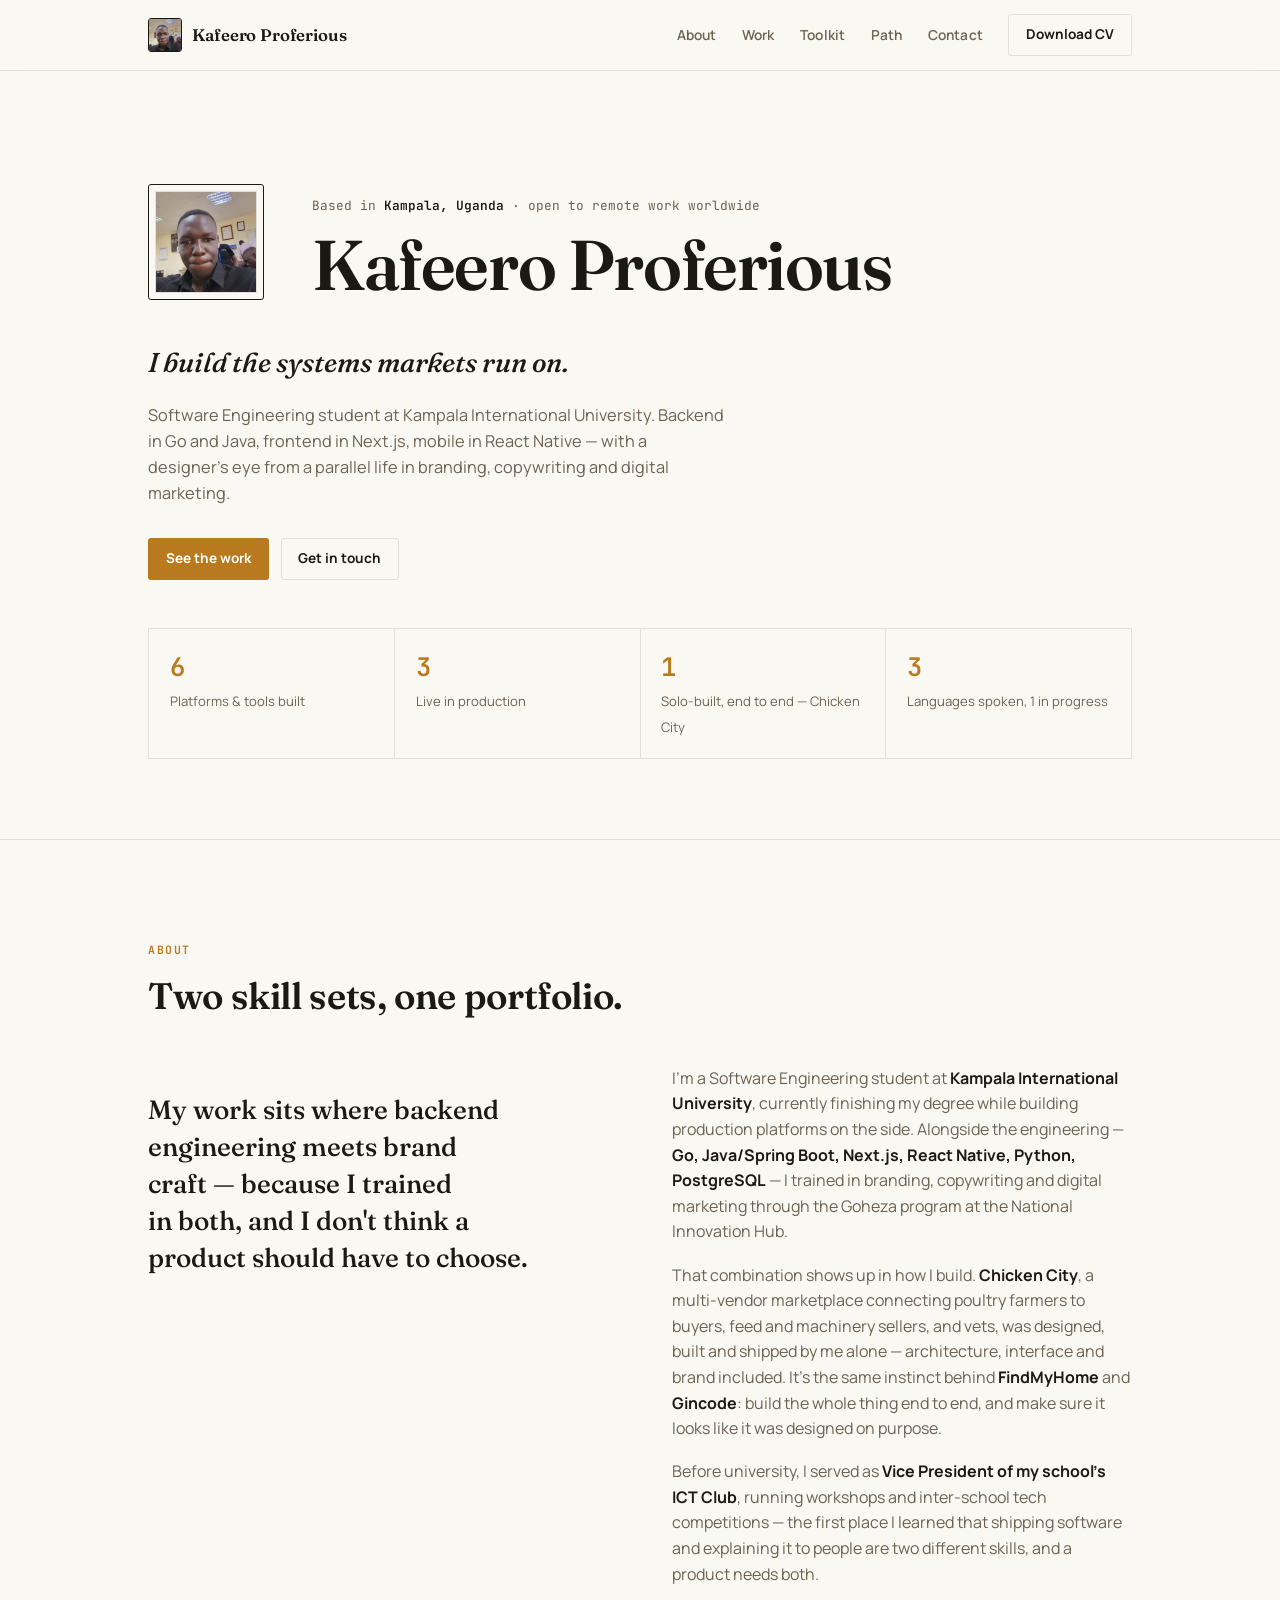
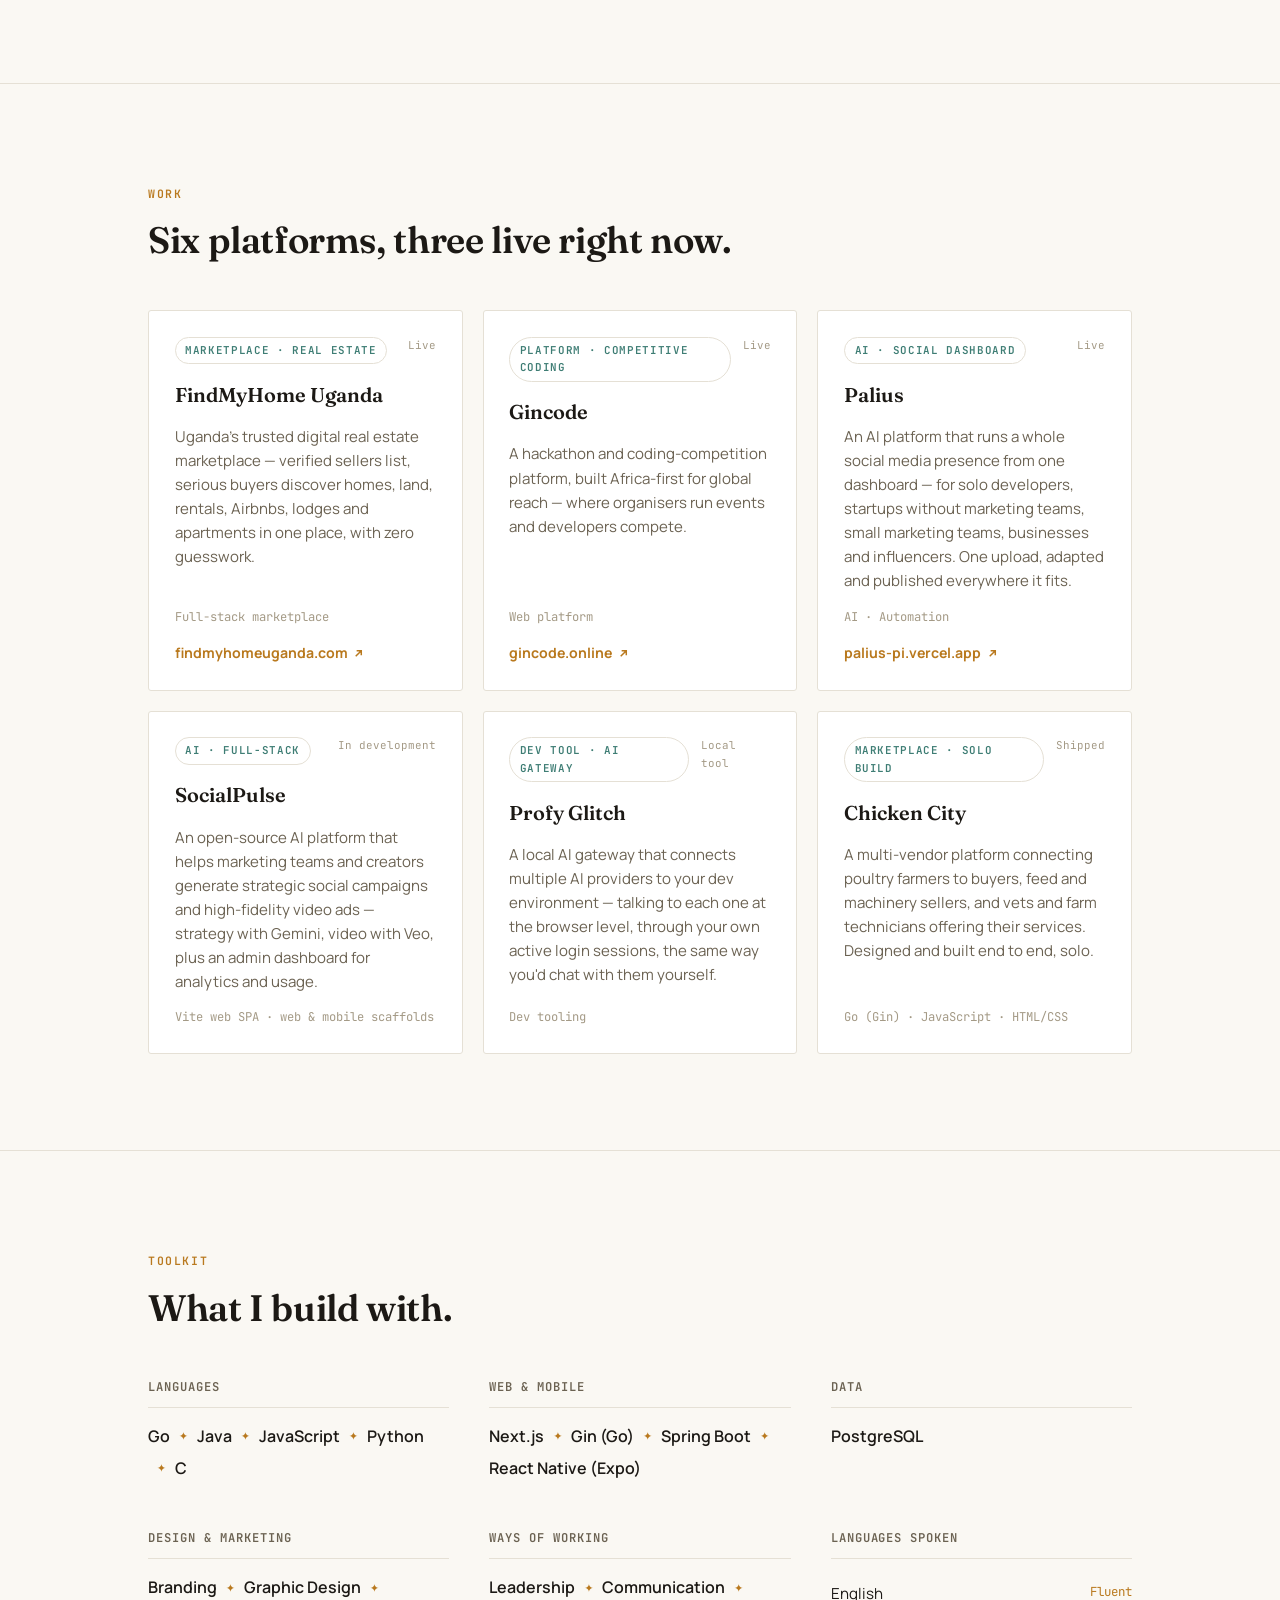
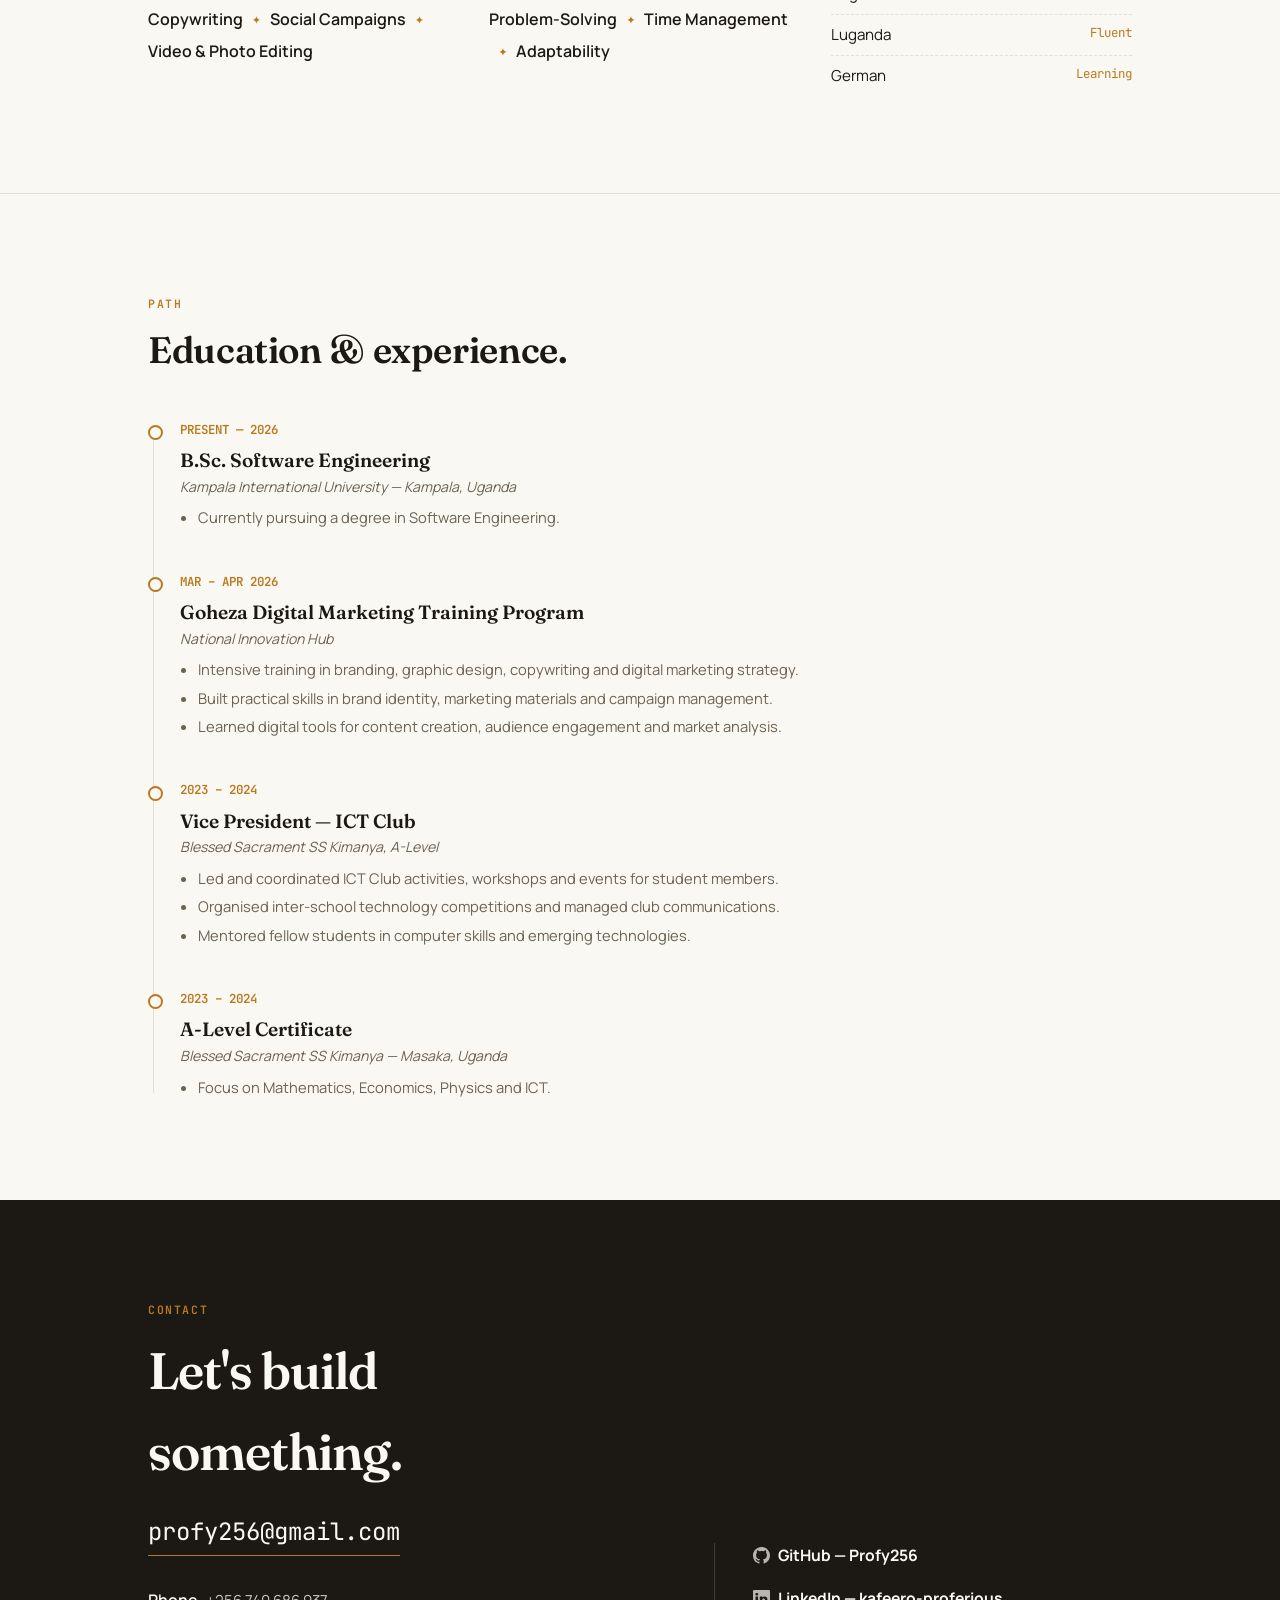
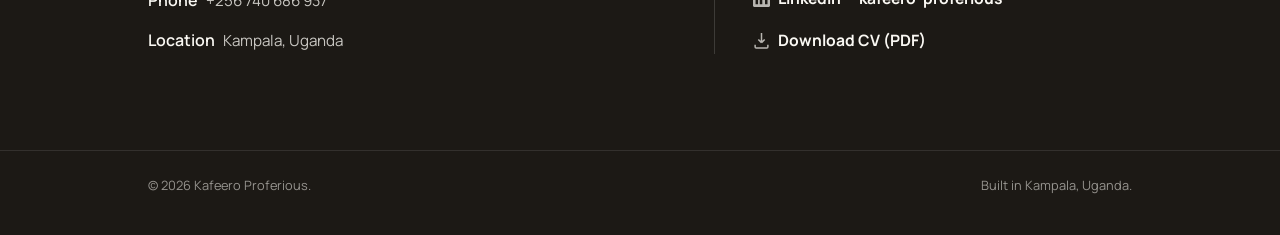
==== index.html @ d8ffa344 "initial commit" ====
<!DOCTYPE html>
<html lang="en">
<head>
<meta charset="UTF-8" />
<meta name="viewport" content="width=device-width, initial-scale=1.0" />
<title>Kafeero Proferious — Software Engineer</title>
<meta name="description" content="Portfolio of Kafeero Proferious — Software Engineering student in Kampala, Uganda, building marketplaces, dev platforms, and AI-powered tools with Go, Java, Next.js and React Native." />
<link rel="icon" href="data:image/svg+xml,%3Csvg xmlns='http://www.w3.org/2000/svg' viewBox='0 0 100 100'%3E%3Crect width='100' height='100' rx='14' fill='%23b9791e'/%3E%3Ctext x='50' y='68' font-size='58' font-family='Georgia,serif' font-style='italic' font-weight='600' fill='%23fff' text-anchor='middle'%3EKP%3C/text%3E%3C/svg%3E" />
<link rel="stylesheet" href="css/style.css" />
</head>
<body>

<header class="site-header">
  <div class="wrap site-header__row">
    <a href="#top" class="brand">
      <img class="brand__mark" src="assets/img/kafeero-headshot.jpg" alt="" width="34" height="34" />
      Kafeero Proferious
    </a>
    <nav class="main-nav" id="main-nav">
      <a href="#about">About</a>
      <a href="#work">Work</a>
      <a href="#toolkit">Toolkit</a>
      <a href="#path">Path</a>
      <a href="#contact">Contact</a>
      <a href="assets/Kafeero-Proferious-CV.pdf" class="btn btn-ghost" download>Download CV</a>
    </nav>
    <button class="nav-toggle" id="nav-toggle" aria-label="Toggle navigation" aria-expanded="false">
      <svg width="18" height="18" viewBox="0 0 18 18" fill="none" stroke="currentColor" stroke-width="1.6"><path d="M2 4.5h14M2 9h14M2 13.5h14"/></svg>
    </button>
  </div>
</header>

<main>

  <!-- HERO -->
  <section class="hero" id="top">
    <div class="wrap">
      <div class="hero__top reveal">
        <div class="hero__mark">
          <img src="assets/img/kafeero-headshot.jpg" alt="Kafeero Proferious" />
        </div>
        <div>
          <p class="hero__location">Based in <b>Kampala, Uganda</b> · open to remote work worldwide</p>
          <h1 class="hero__name">Kafeero Proferious</h1>
        </div>
      </div>

      <p class="hero__tagline reveal">I build the systems markets run on.</p>
      <p class="hero__sub reveal">Software Engineering student at Kampala International University. Backend in Go and Java, frontend in Next.js, mobile in React Native — with a designer's eye from a parallel life in branding, copywriting and digital marketing.</p>

      <div class="hero__actions reveal">
        <a href="#work" class="btn btn-primary">See the work</a>
        <a href="#contact" class="btn btn-ghost">Get in touch</a>
      </div>

      <div class="stat-row reveal">
        <div class="stat"><b>6</b><span>Platforms &amp; tools built</span></div>
        <div class="stat"><b>3</b><span>Live in production</span></div>
        <div class="stat"><b>1</b><span>Solo-built, end to end — Chicken City</span></div>
        <div class="stat"><b>3</b><span>Languages spoken, 1 in progress</span></div>
      </div>
    </div>
  </section>

  <!-- ABOUT -->
  <section id="about">
    <div class="wrap">
      <div class="section-head reveal">
        <div>
          <span class="eyebrow">About</span>
          <h2>Two skill sets, one portfolio.</h2>
        </div>
      </div>

      <div class="about__grid">
        <p class="about__lede reveal">My work sits where backend engineering meets brand craft — because I trained in both, and I don't think a product should have to choose.</p>
        <div class="about__body reveal">
          <p>I'm a Software Engineering student at <strong>Kampala International University</strong>, currently finishing my degree while building production platforms on the side. Alongside the engineering — <strong>Go, Java/Spring Boot, Next.js, React Native, Python, PostgreSQL</strong> — I trained in branding, copywriting and digital marketing through the Goheza program at the National Innovation Hub.</p>
          <p>That combination shows up in how I build. <strong>Chicken City</strong>, a multi-vendor marketplace connecting poultry farmers to buyers, feed and machinery sellers, and vets, was designed, built and shipped by me alone — architecture, interface and brand included. It's the same instinct behind <strong>FindMyHome</strong> and <strong>Gincode</strong>: build the whole thing end to end, and make sure it looks like it was designed on purpose.</p>
          <p>Before university, I served as <strong>Vice President of my school's ICT Club</strong>, running workshops and inter-school tech competitions — the first place I learned that shipping software and explaining it to people are two different skills, and a product needs both.</p>
        </div>
      </div>
    </div>
  </section>

  <!-- WORK -->
  <section id="work">
    <div class="wrap">
      <div class="section-head reveal">
        <div>
          <span class="eyebrow">Work</span>
          <h2>Six platforms, three live right now.</h2>
        </div>
      </div>

      <div class="work-grid">

        <article class="card reveal">
          <div class="card__top">
            <span class="card__tag">Marketplace · Real Estate</span>
            <span class="card__status">Live</span>
          </div>
          <h3>FindMyHome Uganda</h3>
          <p>Uganda's trusted digital real estate marketplace — verified sellers list, serious buyers discover homes, land, rentals, Airbnbs, lodges and apartments in one place, with zero guesswork.</p>
          <span class="card__stack">Full-stack marketplace</span>
          <a href="https://www.findmyhomeuganda.com" target="_blank" rel="noopener" class="card__link">
            findmyhomeuganda.com
            <svg width="13" height="13" viewBox="0 0 14 14" fill="none" stroke="currentColor" stroke-width="1.6"><path d="M4 10L10 4M5 4h5v5"/></svg>
          </a>
        </article>

        <article class="card reveal">
          <div class="card__top">
            <span class="card__tag">Platform · Competitive Coding</span>
            <span class="card__status">Live</span>
          </div>
          <h3>Gincode</h3>
          <p>A hackathon and coding-competition platform, built Africa-first for global reach — where organisers run events and developers compete.</p>
          <span class="card__stack">Web platform</span>
          <a href="https://www.gincode.online" target="_blank" rel="noopener" class="card__link">
            gincode.online
            <svg width="13" height="13" viewBox="0 0 14 14" fill="none" stroke="currentColor" stroke-width="1.6"><path d="M4 10L10 4M5 4h5v5"/></svg>
          </a>
        </article>

        <article class="card reveal">
          <div class="card__top">
            <span class="card__tag">AI · Social Dashboard</span>
            <span class="card__status">Live</span>
          </div>
          <h3>Palius</h3>
          <p>An AI platform that runs a whole social media presence from one dashboard — for solo developers, startups without marketing teams, small marketing teams, businesses and influencers. One upload, adapted and published everywhere it fits.</p>
          <span class="card__stack">AI · Automation</span>
          <a href="https://palius-pi.vercel.app" target="_blank" rel="noopener" class="card__link">
            palius-pi.vercel.app
            <svg width="13" height="13" viewBox="0 0 14 14" fill="none" stroke="currentColor" stroke-width="1.6"><path d="M4 10L10 4M5 4h5v5"/></svg>
          </a>
        </article>

        <article class="card reveal">
          <div class="card__top">
            <span class="card__tag">AI · Full-stack</span>
            <span class="card__status">In development</span>
          </div>
          <h3>SocialPulse</h3>
          <p>An open-source AI platform that helps marketing teams and creators generate strategic social campaigns and high-fidelity video ads — strategy with Gemini, video with Veo, plus an admin dashboard for analytics and usage.</p>
          <span class="card__stack">Vite web SPA · web &amp; mobile scaffolds</span>
        </article>

        <article class="card reveal">
          <div class="card__top">
            <span class="card__tag">Dev Tool · AI Gateway</span>
            <span class="card__status">Local tool</span>
          </div>
          <h3>Profy Glitch</h3>
          <p>A local AI gateway that connects multiple AI providers to your dev environment — talking to each one at the browser level, through your own active login sessions, the same way you'd chat with them yourself.</p>
          <span class="card__stack">Dev tooling</span>
        </article>

        <article class="card reveal">
          <div class="card__top">
            <span class="card__tag">Marketplace · Solo Build</span>
            <span class="card__status">Shipped</span>
          </div>
          <h3>Chicken City</h3>
          <p>A multi-vendor platform connecting poultry farmers to buyers, feed and machinery sellers, and vets and farm technicians offering their services. Designed and built end to end, solo.</p>
          <span class="card__stack">Go (Gin) · JavaScript · HTML/CSS</span>
        </article>

      </div>
    </div>
  </section>

  <!-- TOOLKIT -->
  <section id="toolkit">
    <div class="wrap">
      <div class="section-head reveal">
        <div>
          <span class="eyebrow">Toolkit</span>
          <h2>What I build with.</h2>
        </div>
      </div>

      <div class="toolkit-grid">
        <div class="toolkit-group reveal">
          <h3>Languages</h3>
          <p class="tag-list">
            <span>Go</span><span class="sep">✦</span>
            <span>Java</span><span class="sep">✦</span>
            <span>JavaScript</span><span class="sep">✦</span>
            <span>Python</span><span class="sep">✦</span>
            <span>C</span>
          </p>
        </div>

        <div class="toolkit-group reveal">
          <h3>Web &amp; Mobile</h3>
          <p class="tag-list">
            <span>Next.js</span><span class="sep">✦</span>
            <span>Gin (Go)</span><span class="sep">✦</span>
            <span>Spring Boot</span><span class="sep">✦</span>
            <span>React Native (Expo)</span>
          </p>
        </div>

        <div class="toolkit-group reveal">
          <h3>Data</h3>
          <p class="tag-list">
            <span>PostgreSQL</span>
          </p>
        </div>

        <div class="toolkit-group reveal">
          <h3>Design &amp; Marketing</h3>
          <p class="tag-list">
            <span>Branding</span><span class="sep">✦</span>
            <span>Graphic Design</span><span class="sep">✦</span>
            <span>Copywriting</span><span class="sep">✦</span>
            <span>Social Campaigns</span><span class="sep">✦</span>
            <span>Video &amp; Photo Editing</span>
          </p>
        </div>

        <div class="toolkit-group reveal">
          <h3>Ways of Working</h3>
          <p class="tag-list">
            <span>Leadership</span><span class="sep">✦</span>
            <span>Communication</span><span class="sep">✦</span>
            <span>Problem-Solving</span><span class="sep">✦</span>
            <span>Time Management</span><span class="sep">✦</span>
            <span>Adaptability</span>
          </p>
        </div>

        <div class="toolkit-group reveal">
          <h3>Languages Spoken</h3>
          <div class="lang-row"><span>English</span><em>Fluent</em></div>
          <div class="lang-row"><span>Luganda</span><em>Fluent</em></div>
          <div class="lang-row"><span>German</span><em>Learning</em></div>
        </div>
      </div>
    </div>
  </section>

  <!-- PATH -->
  <section id="path">
    <div class="wrap">
      <div class="section-head reveal">
        <div>
          <span class="eyebrow">Path</span>
          <h2>Education &amp; experience.</h2>
        </div>
      </div>

      <div class="timeline">

        <div class="timeline-item reveal">
          <div class="timeline-item__meta"><time>PRESENT — 2026</time></div>
          <h3>B.Sc. Software Engineering</h3>
          <p class="timeline-item__org">Kampala International University — Kampala, Uganda</p>
          <ul>
            <li>Currently pursuing a degree in Software Engineering.</li>
          </ul>
        </div>

        <div class="timeline-item reveal">
          <div class="timeline-item__meta"><time>MAR – APR 2026</time></div>
          <h3>Goheza Digital Marketing Training Program</h3>
          <p class="timeline-item__org">National Innovation Hub</p>
          <ul>
            <li>Intensive training in branding, graphic design, copywriting and digital marketing strategy.</li>
            <li>Built practical skills in brand identity, marketing materials and campaign management.</li>
            <li>Learned digital tools for content creation, audience engagement and market analysis.</li>
          </ul>
        </div>

        <div class="timeline-item reveal">
          <div class="timeline-item__meta"><time>2023 – 2024</time></div>
          <h3>Vice President — ICT Club</h3>
          <p class="timeline-item__org">Blessed Sacrament SS Kimanya, A-Level</p>
          <ul>
            <li>Led and coordinated ICT Club activities, workshops and events for student members.</li>
            <li>Organised inter-school technology competitions and managed club communications.</li>
            <li>Mentored fellow students in computer skills and emerging technologies.</li>
          </ul>
        </div>

        <div class="timeline-item reveal">
          <div class="timeline-item__meta"><time>2023 – 2024</time></div>
          <h3>A-Level Certificate</h3>
          <p class="timeline-item__org">Blessed Sacrament SS Kimanya — Masaka, Uganda</p>
          <ul>
            <li>Focus on Mathematics, Economics, Physics and ICT.</li>
          </ul>
        </div>

      </div>
    </div>
  </section>

</main>

<!-- CONTACT -->
<section class="contact" id="contact">
  <div class="wrap">
    <span class="eyebrow">Contact</span>
    <h2 class="contact__title">Let's build<br>something.</h2>

    <div class="contact__grid">
      <div>
        <a href="mailto:profy256@gmail.com" class="contact__email">profy256@gmail.com</a>
        <ul class="contact__list">
          <li><b>Phone</b><a href="tel:+256740686937">+256 740 686 937</a></li>
          <li><b>Location</b><span>Kampala, Uganda</span></li>
        </ul>
      </div>

      <div class="contact__side">
        <a href="https://github.com/Profy256" target="_blank" rel="noopener">
          <svg width="17" height="17" viewBox="0 0 16 16" fill="currentColor"><path d="M8 0C3.58 0 0 3.58 0 8a8 8 0 0 0 5.47 7.59c.4.07.55-.17.55-.38v-1.49c-2.23.48-2.7-1.07-2.7-1.07-.36-.93-.89-1.17-.89-1.17-.72-.5.06-.49.06-.49.8.06 1.23.83 1.23.83.71 1.22 1.87.87 2.33.67.07-.52.28-.87.5-1.07-1.78-.2-3.65-.89-3.65-3.96 0-.87.31-1.59.82-2.14-.08-.2-.36-1.02.08-2.13 0 0 .67-.21 2.2.82a7.5 7.5 0 0 1 4 0c1.53-1.03 2.2-.82 2.2-.82.44 1.11.16 1.93.08 2.13.51.55.82 1.27.82 2.14 0 3.08-1.88 3.75-3.66 3.95.29.25.54.73.54 1.48v2.2c0 .21.15.46.55.38A8 8 0 0 0 16 8c0-4.42-3.58-8-8-8Z"/></svg>
          GitHub — Profy256
        </a>
        <a href="https://www.linkedin.com/in/kafeero-proferious-31785b3a7" target="_blank" rel="noopener">
          <svg width="17" height="17" viewBox="0 0 16 16" fill="currentColor"><path d="M0 1.15C0 .51.53 0 1.19 0h13.62C15.47 0 16 .51 16 1.15v13.7c0 .64-.53 1.15-1.19 1.15H1.19C.53 16 0 15.49 0 14.85V1.15ZM4.75 13.4V6.2H2.4v7.2h2.35Zm-1.17-8.2c.82 0 1.33-.54 1.33-1.22C4.9 3.3 4.4 2.77 3.6 2.77c-.8 0-1.33.53-1.33 1.21 0 .68.51 1.22 1.3 1.22h.01ZM6.4 13.4h2.35V9.38c0-.22.02-.43.08-.59.17-.43.57-.88 1.24-.88.87 0 1.22.67 1.22 1.64V13.4h2.35V9.27c0-2.18-1.16-3.19-2.71-3.19-1.25 0-1.8.7-2.11 1.19h.02V6.2H6.4c.03.66 0 7.2 0 7.2Z"/></svg>
          LinkedIn — kafeero-proferious
        </a>
        <a href="assets/Kafeero-Proferious-CV.pdf" download>
          <svg width="17" height="17" viewBox="0 0 16 16" fill="none" stroke="currentColor" stroke-width="1.4"><path d="M8 1v9m0 0L5 7m3 3l3-3M2 12v2a1 1 0 0 0 1 1h10a1 1 0 0 0 1-1v-2"/></svg>
          Download CV (PDF)
        </a>
      </div>
    </div>
  </div>
</section>

<footer class="site-footer">
  <div class="wrap">
    <span>© 2026 Kafeero Proferious.</span>
    <span>Built in Kampala, Uganda.</span>
  </div>
</footer>

<script src="js/script.js"></script>
</body>
</html>
---- css/style.css ----
/* ==========================================================================
   Kafeero Proferious — Portfolio
   Design: warm ochre accent, Fraunces (display) + Manrope (body) + JetBrains Mono (data)
   ========================================================================== */

@import url('https://fonts.googleapis.com/css2?family=Fraunces:ital,opsz,wght@0,9..144,400;0,9..144,500;0,9..144,600;1,9..144,500;1,9..144,600&family=Manrope:wght@400;500;600;700;800&family=JetBrains+Mono:wght@400;500;600&display=swap');

/* ---- Tokens -------------------------------------------------------------- */
:root {
  --bg: #faf8f3;
  --bg-raised: #ffffff;
  --ink: #1c1915;
  --ink-soft: #6b6252;
  --ink-faint: #a49a86;
  --line: #e5e0d5;
  --accent: #b9791e;
  --accent-ink: #ffffff;
  --accent-soft: #f0e2c8;
  --teal: #3e7d74;

  --font-display: 'Fraunces', ui-serif, Georgia, serif;
  --font-body: 'Manrope', ui-sans-serif, system-ui, sans-serif;
  --font-mono: 'JetBrains Mono', ui-monospace, 'SFMono-Regular', monospace;

  --max: 1080px;
  --edge: clamp(1.25rem, 4vw, 3rem);
  --radius: 3px;
  --shadow: 0 1px 2px rgba(28, 25, 21, 0.04), 0 8px 24px -12px rgba(28, 25, 21, 0.12);
}

@media (prefers-color-scheme: dark) {
  :root {
    --bg: #131110;
    --bg-raised: #1b1815;
    --ink: #f2ede3;
    --ink-soft: #a89c85;
    --ink-faint: #6f6557;
    --line: #322c25;
    --accent: #e3a339;
    --accent-ink: #17130a;
    --accent-soft: #2c2416;
    --teal: #7cb3ab;
    --shadow: 0 1px 2px rgba(0, 0, 0, 0.2), 0 12px 32px -14px rgba(0, 0, 0, 0.55);
  }
}

* { box-sizing: border-box; }
html { scroll-behavior: smooth; }
@media (prefers-reduced-motion: reduce) {
  html { scroll-behavior: auto; }
  *, *::before, *::after { animation-duration: 0.01ms !important; animation-iteration-count: 1 !important; transition-duration: 0.01ms !important; scroll-behavior: auto !important; }
}

body {
  margin: 0;
  background: var(--bg);
  color: var(--ink);
  font-family: var(--font-body);
  font-size: 16px;
  line-height: 1.6;
  -webkit-font-smoothing: antialiased;
}

img { max-width: 100%; display: block; }

a { color: inherit; text-decoration: none; }

.wrap {
  max-width: var(--max);
  margin: 0 auto;
  padding-inline: var(--edge);
}

::selection { background: var(--accent-soft); color: var(--ink); }

/* ---- Reveal-on-scroll ------------------------------------------------ */
.reveal {
  opacity: 0;
  transform: translateY(14px);
  transition: opacity 0.6s ease, transform 0.6s ease;
}
.reveal.is-visible { opacity: 1; transform: none; }

/* ---- Header ------------------------------------------------------------ */
.site-header {
  position: sticky;
  top: 0;
  z-index: 40;
  background: color-mix(in srgb, var(--bg) 88%, transparent);
  backdrop-filter: blur(10px);
  border-bottom: 1px solid var(--line);
}

.site-header__row {
  display: flex;
  align-items: center;
  justify-content: space-between;
  gap: 1rem;
  padding-block: 0.9rem;
}

.brand {
  display: flex;
  align-items: center;
  gap: 0.65rem;
  font-family: var(--font-display);
  font-weight: 600;
  font-size: 1.05rem;
  letter-spacing: -0.01em;
}

.brand__mark {
  width: 34px;
  height: 34px;
  border: 1.5px solid var(--ink);
  border-radius: var(--radius);
  flex: none;
  object-fit: cover;
  object-position: center 15%;
}

.main-nav {
  display: flex;
  align-items: center;
  gap: clamp(1rem, 2vw, 1.75rem);
}

.main-nav a:not(.btn) {
  font-size: 0.86rem;
  font-weight: 600;
  color: var(--ink-soft);
  letter-spacing: 0.01em;
  transition: color 0.15s ease;
  white-space: nowrap;
}
.main-nav a:not(.btn):hover { color: var(--ink); }

.nav-toggle {
  display: none;
  background: none;
  border: 1px solid var(--line);
  border-radius: var(--radius);
  width: 38px;
  height: 38px;
  align-items: center;
  justify-content: center;
  color: var(--ink);
  cursor: pointer;
}

/* ---- Buttons ------------------------------------------------------------ */
.btn {
  display: inline-flex;
  align-items: center;
  gap: 0.4rem;
  font-family: var(--font-body);
  font-weight: 700;
  font-size: 0.85rem;
  padding: 0.55rem 1.05rem;
  border-radius: var(--radius);
  border: 1px solid transparent;
  cursor: pointer;
  transition: transform 0.15s ease, background 0.15s ease, border-color 0.15s ease, color 0.15s ease;
}
.btn-primary { background: var(--accent); color: var(--accent-ink); }
.btn-primary:hover { transform: translateY(-1px); }
.btn-ghost { border-color: var(--line); color: var(--ink); }
.btn-ghost:hover { border-color: var(--ink-faint); }

/* ---- Eyebrow / section labels ------------------------------------------- */
.eyebrow {
  font-family: var(--font-mono);
  font-size: 0.72rem;
  font-weight: 600;
  letter-spacing: 0.14em;
  text-transform: uppercase;
  color: var(--accent);
}

.section-head {
  display: flex;
  align-items: baseline;
  justify-content: space-between;
  gap: 1rem;
  margin-bottom: 2.5rem;
}

.section-head h2 {
  font-family: var(--font-display);
  font-size: clamp(1.7rem, 3vw, 2.3rem);
  font-weight: 600;
  letter-spacing: -0.01em;
  margin: 0.35rem 0 0;
  text-wrap: balance;
}

section { padding-block: clamp(3.5rem, 8vw, 6rem); }
section + section { border-top: 1px solid var(--line); }

/* ---- Hero ---------------------------------------------------------------- */
.hero {
  padding-block: clamp(3.5rem, 10vw, 7rem) clamp(3rem, 8vw, 5rem);
}

.hero__top {
  display: grid;
  grid-template-columns: auto 1fr;
  gap: clamp(1.5rem, 4vw, 3rem);
  align-items: center;
  margin-bottom: 2.5rem;
}

.hero__mark {
  width: clamp(84px, 12vw, 116px);
  height: clamp(84px, 12vw, 116px);
  border: 1.5px solid var(--ink);
  border-radius: var(--radius);
  position: relative;
  flex: none;
  padding: 6px;
}
.hero__mark::before {
  content: "";
  position: absolute;
  inset: 6px;
  border: 1px solid var(--line);
  pointer-events: none;
  z-index: 1;
}
.hero__mark img {
  width: 100%;
  height: 100%;
  object-fit: cover;
  object-position: center 15%;
  display: block;
}

.hero__location {
  font-family: var(--font-mono);
  font-size: 0.8rem;
  color: var(--ink-soft);
}
.hero__location b { color: var(--ink); font-weight: 600; }

h1.hero__name {
  font-family: var(--font-display);
  font-weight: 600;
  font-size: clamp(2.4rem, 7vw, 4.4rem);
  line-height: 1.02;
  letter-spacing: -0.02em;
  margin: 0.5rem 0 0;
  text-wrap: balance;
}

.hero__tagline {
  font-family: var(--font-display);
  font-style: italic;
  font-weight: 500;
  font-size: clamp(1.25rem, 2.6vw, 1.7rem);
  max-width: 46ch;
  margin: 1.4rem 0 0;
  color: var(--ink);
  text-wrap: balance;
}

.hero__sub {
  max-width: 58ch;
  margin: 1.1rem 0 0;
  color: var(--ink-soft);
  font-size: 1.02rem;
}

.hero__actions {
  display: flex;
  flex-wrap: wrap;
  gap: 0.75rem;
  margin-top: 2rem;
}

.stat-row {
  display: grid;
  grid-template-columns: repeat(auto-fit, minmax(150px, 1fr));
  gap: 1px;
  background: var(--line);
  border: 1px solid var(--line);
  margin-top: 3rem;
}
.stat {
  background: var(--bg);
  padding: 1.15rem 1.3rem;
}
.stat b {
  display: block;
  font-family: var(--font-mono);
  font-size: 1.6rem;
  font-weight: 600;
  color: var(--accent);
}
.stat span {
  font-size: 0.82rem;
  color: var(--ink-soft);
}

/* ---- About ---------------------------------------------------------------- */
.about__grid {
  display: grid;
  grid-template-columns: minmax(0, 1fr) minmax(0, 1fr);
  gap: clamp(2rem, 5vw, 4rem);
  align-items: start;
}

.about__lede {
  font-family: var(--font-display);
  font-size: clamp(1.3rem, 2.4vw, 1.65rem);
  font-weight: 500;
  line-height: 1.4;
  text-wrap: balance;
}

.about__body p { color: var(--ink-soft); margin: 0 0 1.1rem; }
.about__body p:last-child { margin-bottom: 0; }
.about__body strong { color: var(--ink); font-weight: 700; }

/* ---- Work / project cards --------------------------------------------------- */
.work-grid {
  display: grid;
  grid-template-columns: repeat(auto-fill, minmax(300px, 1fr));
  gap: 1.25rem;
}

.card {
  background: var(--bg-raised);
  border: 1px solid var(--line);
  border-radius: var(--radius);
  padding: 1.6rem;
  display: flex;
  flex-direction: column;
  gap: 0.9rem;
  transition: border-color 0.2s ease, transform 0.2s ease, box-shadow 0.2s ease;
}
.card:hover {
  border-color: var(--ink-faint);
  transform: translateY(-3px);
  box-shadow: var(--shadow);
}

.card__top {
  display: flex;
  align-items: flex-start;
  justify-content: space-between;
  gap: 0.75rem;
}

.card__tag {
  font-family: var(--font-mono);
  font-size: 0.68rem;
  font-weight: 600;
  letter-spacing: 0.06em;
  text-transform: uppercase;
  color: var(--teal);
  border: 1px solid var(--line);
  border-radius: 999px;
  padding: 0.25rem 0.6rem;
}

.card__status {
  font-family: var(--font-mono);
  font-size: 0.68rem;
  color: var(--ink-faint);
}

.card h3 {
  font-family: var(--font-display);
  font-size: 1.25rem;
  font-weight: 600;
  margin: 0;
}

.card p { color: var(--ink-soft); font-size: 0.94rem; margin: 0; flex: 1; }

.card__stack {
  font-family: var(--font-mono);
  font-size: 0.76rem;
  color: var(--ink-faint);
}

.card__link {
  font-weight: 700;
  font-size: 0.88rem;
  color: var(--accent);
  display: inline-flex;
  align-items: center;
  gap: 0.3rem;
}
.card__link svg { transition: transform 0.15s ease; }
.card__link:hover svg { transform: translate(2px, -2px); }

.card--solo { grid-column: span 1; }

/* ---- Toolkit ------------------------------------------------------------- */
.toolkit-grid {
  display: grid;
  grid-template-columns: repeat(auto-fit, minmax(240px, 1fr));
  gap: 2rem 2.5rem;
}

.toolkit-group h3 {
  font-family: var(--font-mono);
  font-size: 0.76rem;
  font-weight: 600;
  letter-spacing: 0.08em;
  text-transform: uppercase;
  color: var(--ink-soft);
  margin: 0 0 0.9rem;
  padding-bottom: 0.6rem;
  border-bottom: 1px solid var(--line);
}

.tag-list {
  display: flex;
  flex-wrap: wrap;
  align-items: center;
  gap: 0.4rem 0;
  font-size: 1rem;
}

.tag-list span:not(.sep) { color: var(--ink); font-weight: 600; }
.tag-list .sep { color: var(--accent); margin: 0 0.55rem; font-size: 0.7rem; }

.lang-row {
  display: flex;
  justify-content: space-between;
  padding: 0.5rem 0;
  border-bottom: 1px dashed var(--line);
  font-size: 0.95rem;
}
.lang-row:last-child { border-bottom: none; }
.lang-row em {
  font-style: normal;
  font-family: var(--font-mono);
  font-size: 0.78rem;
  color: var(--accent);
}

/* ---- Path / timeline ------------------------------------------------------ */
.timeline {
  position: relative;
  padding-left: 2rem;
}
.timeline::before {
  content: "";
  position: absolute;
  left: 5px;
  top: 6px;
  bottom: 6px;
  width: 1px;
  background: var(--line);
}

.timeline-item {
  position: relative;
  padding-bottom: 2.3rem;
}
.timeline-item:last-child { padding-bottom: 0; }

.timeline-item::before {
  content: "";
  position: absolute;
  left: -2rem;
  top: 0.35rem;
  width: 11px;
  height: 11px;
  border-radius: 50%;
  background: var(--bg);
  border: 2px solid var(--accent);
}

.timeline-item__meta {
  display: flex;
  flex-wrap: wrap;
  align-items: baseline;
  gap: 0.6rem;
  margin-bottom: 0.35rem;
}

.timeline-item time {
  font-family: var(--font-mono);
  font-size: 0.78rem;
  color: var(--accent);
  font-weight: 600;
}

.timeline-item h3 {
  font-family: var(--font-display);
  font-size: 1.2rem;
  font-weight: 600;
  margin: 0;
}

.timeline-item__org {
  font-size: 0.88rem;
  color: var(--ink-soft);
  margin: 0 0 0.5rem;
  font-style: italic;
}

.timeline-item ul {
  margin: 0;
  padding-left: 1.1rem;
  color: var(--ink-soft);
  font-size: 0.92rem;
}
.timeline-item li { margin-bottom: 0.3rem; }

/* ---- Contact -------------------------------------------------------------- */
.contact {
  background: var(--ink);
  color: var(--bg);
}
:where(.contact) .eyebrow { color: var(--accent); }

.contact__title {
  font-family: var(--font-display);
  font-weight: 600;
  font-size: clamp(2rem, 5vw, 3.2rem);
  letter-spacing: -0.02em;
  margin: 0.5rem 0 1.25rem;
  text-wrap: balance;
}

.contact__grid {
  display: grid;
  grid-template-columns: minmax(0, 1.2fr) minmax(0, 1fr);
  gap: clamp(2rem, 5vw, 4rem);
  align-items: end;
}

.contact__email {
  font-family: var(--font-mono);
  font-size: clamp(1.1rem, 2.6vw, 1.5rem);
  color: var(--bg);
  border-bottom: 1.5px solid var(--accent);
  padding-bottom: 0.2rem;
  display: inline-block;
}

.contact__list {
  list-style: none;
  margin: 2rem 0 0;
  padding: 0;
  display: flex;
  flex-direction: column;
  gap: 0.9rem;
}

.contact__list a, .contact__list span {
  font-size: 0.95rem;
  color: color-mix(in srgb, var(--bg) 78%, transparent);
}
.contact__list a { transition: color 0.15s ease; }
.contact__list a:hover { color: var(--bg); }
.contact__list b { color: var(--bg); font-weight: 600; margin-right: 0.5rem; }

.contact__side {
  display: flex;
  flex-direction: column;
  gap: 1.1rem;
  border-left: 1px solid rgba(255,255,255,0.15);
  padding-left: clamp(1.5rem, 3vw, 2.5rem);
}
@media (prefers-color-scheme: dark) {
  .contact__side { border-left-color: rgba(255,255,255,0.1); }
}

.contact__side a {
  font-weight: 700;
  font-size: 0.98rem;
  display: flex;
  align-items: center;
  gap: 0.5rem;
}
.contact__side a svg { opacity: 0.7; }
.contact__side a:hover svg { opacity: 1; }

footer.site-footer {
  background: var(--ink);
  color: color-mix(in srgb, var(--bg) 55%, transparent);
  font-size: 0.8rem;
  padding: 1.5rem var(--edge) 2.5rem;
  border-top: 1px solid rgba(255,255,255,0.1);
}
.site-footer .wrap {
  display: flex;
  justify-content: space-between;
  flex-wrap: wrap;
  gap: 0.5rem;
  max-width: var(--max);
}

/* ---- Responsive ------------------------------------------------------------ */
@media (max-width: 760px) {
  .main-nav {
    position: fixed;
    inset: 62px 0 0 0;
    background: var(--bg);
    flex-direction: column;
    align-items: flex-start;
    padding: 1.5rem var(--edge);
    gap: 1.4rem;
    transform: translateX(100%);
    transition: transform 0.25s ease;
    border-top: 1px solid var(--line);
  }
  .main-nav.is-open { transform: translateX(0); }
  .main-nav a:not(.btn) { font-size: 1.05rem; }
  .nav-toggle { display: inline-flex; }

  .hero__top { grid-template-columns: 1fr; justify-items: start; }
  .about__grid { grid-template-columns: 1fr; }
  .contact__grid { grid-template-columns: 1fr; }
  .contact__side { border-left: none; padding-left: 0; border-top: 1px solid rgba(255,255,255,0.15); padding-top: 1.5rem; }
}
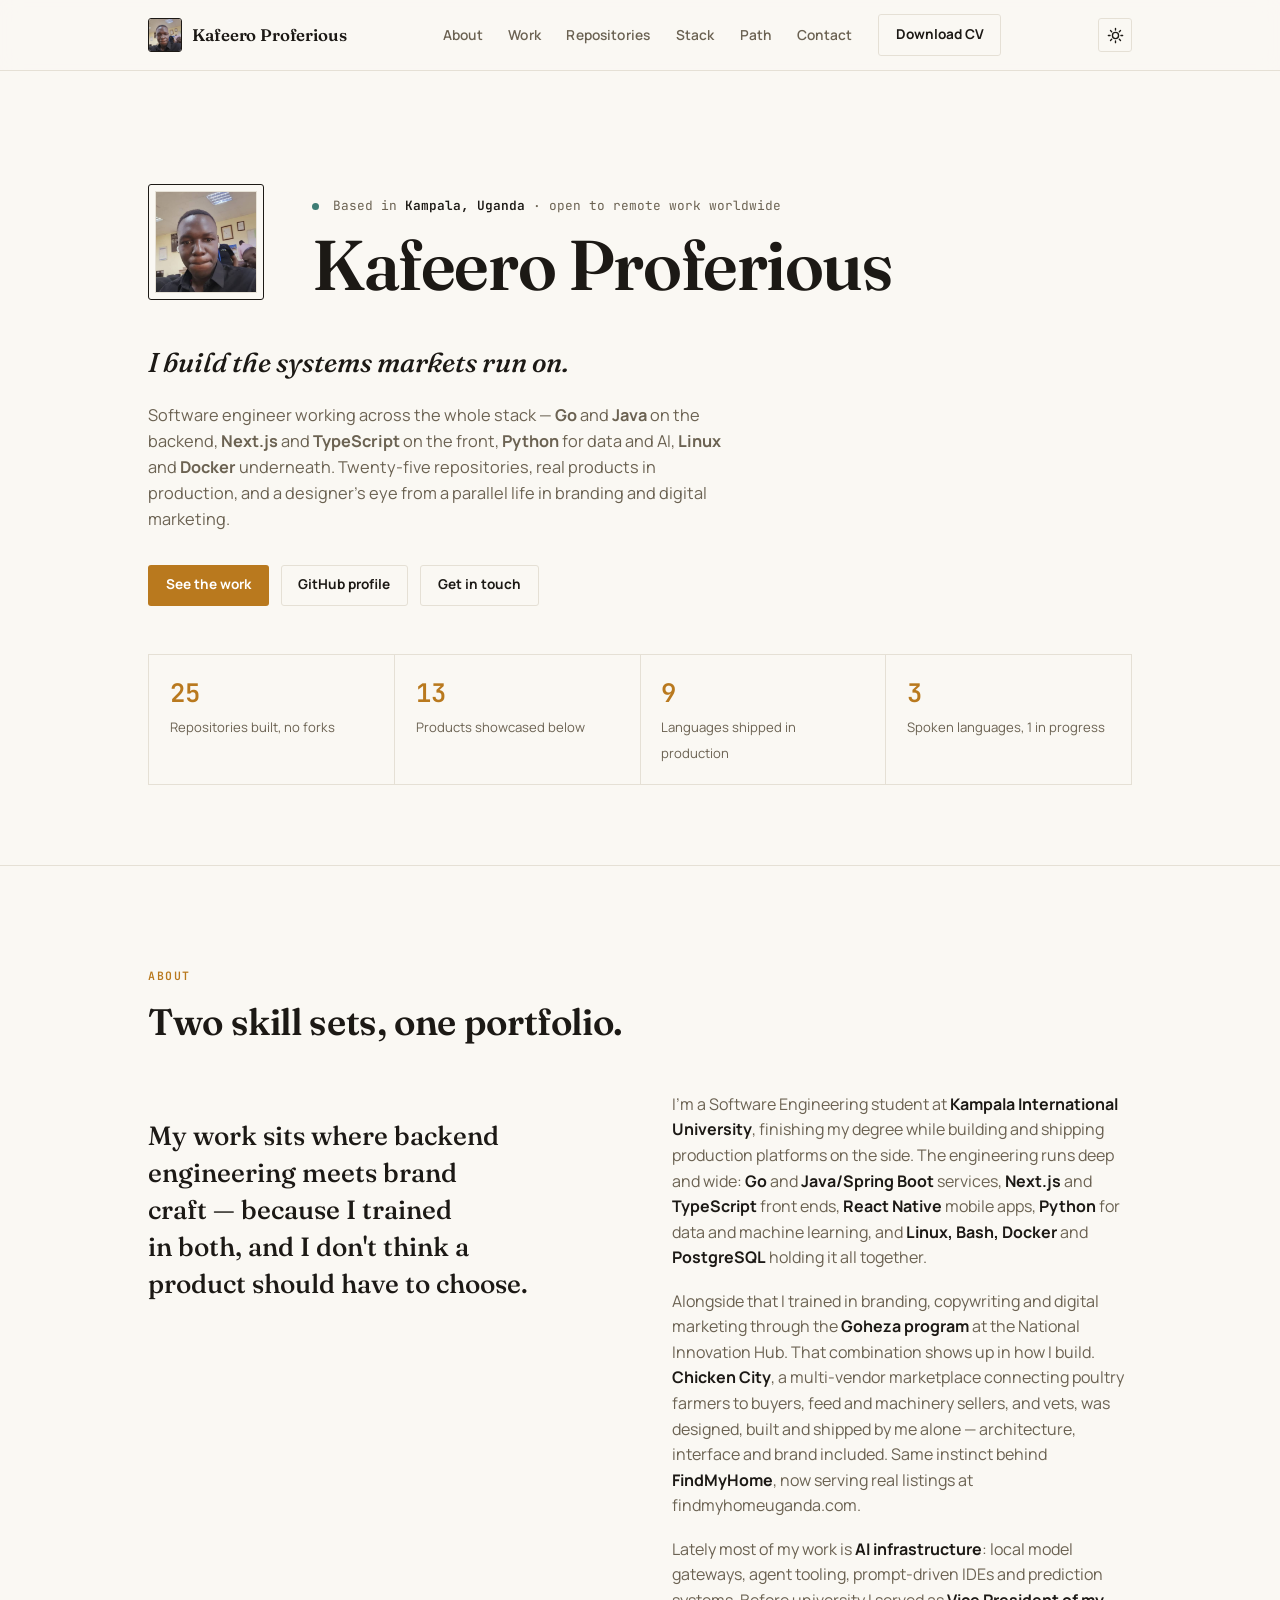
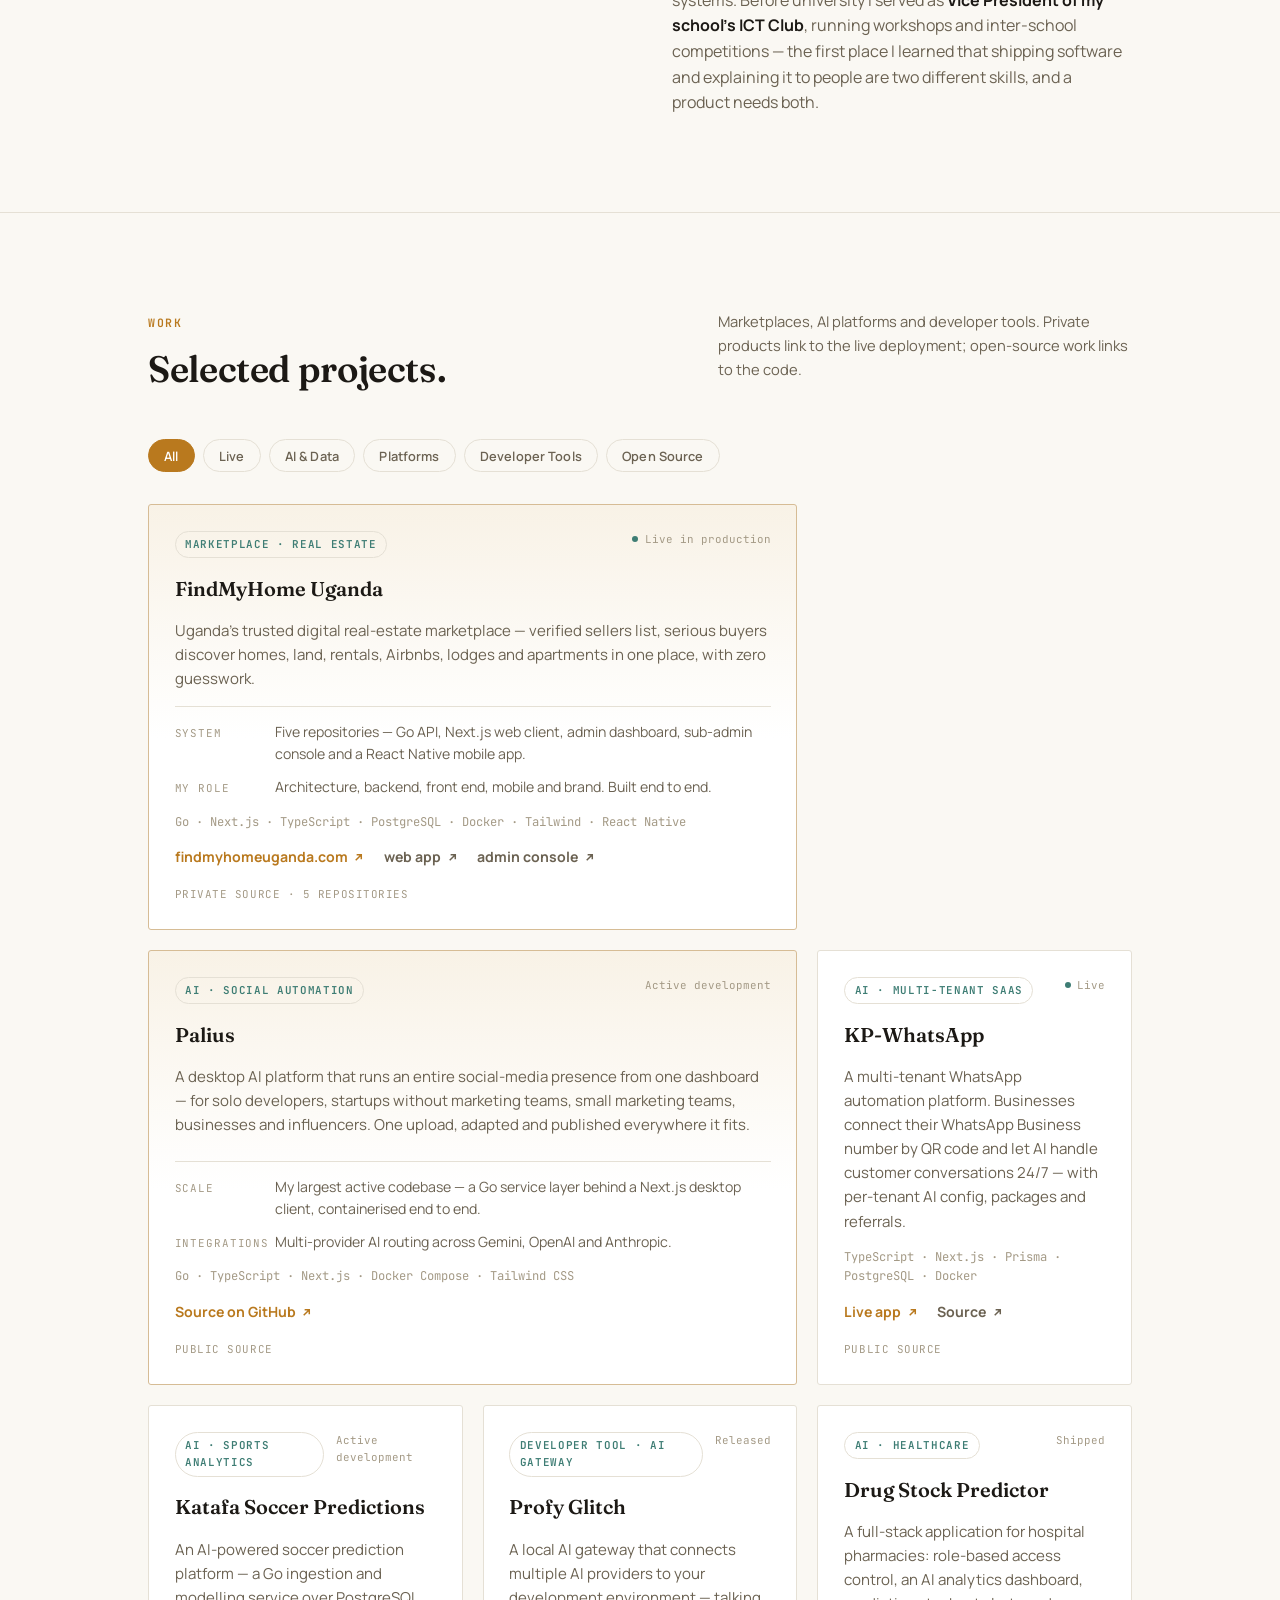
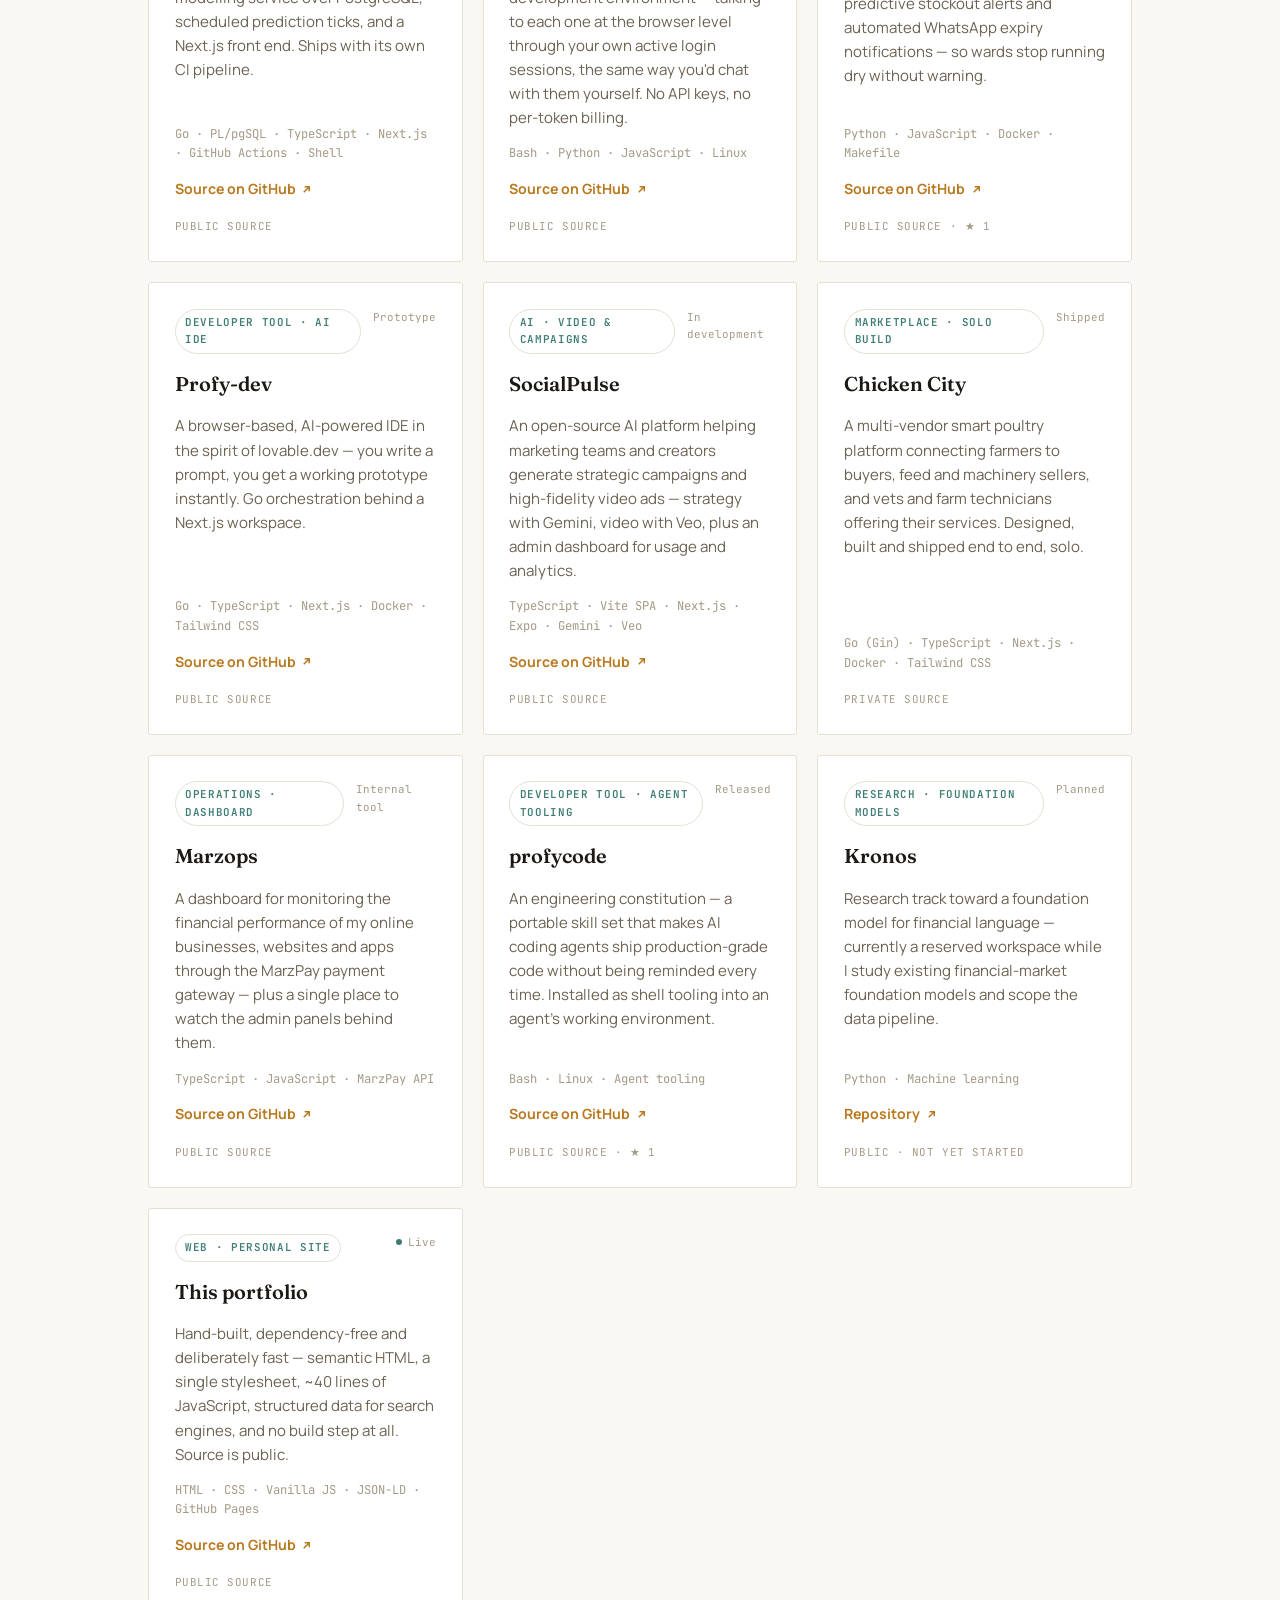
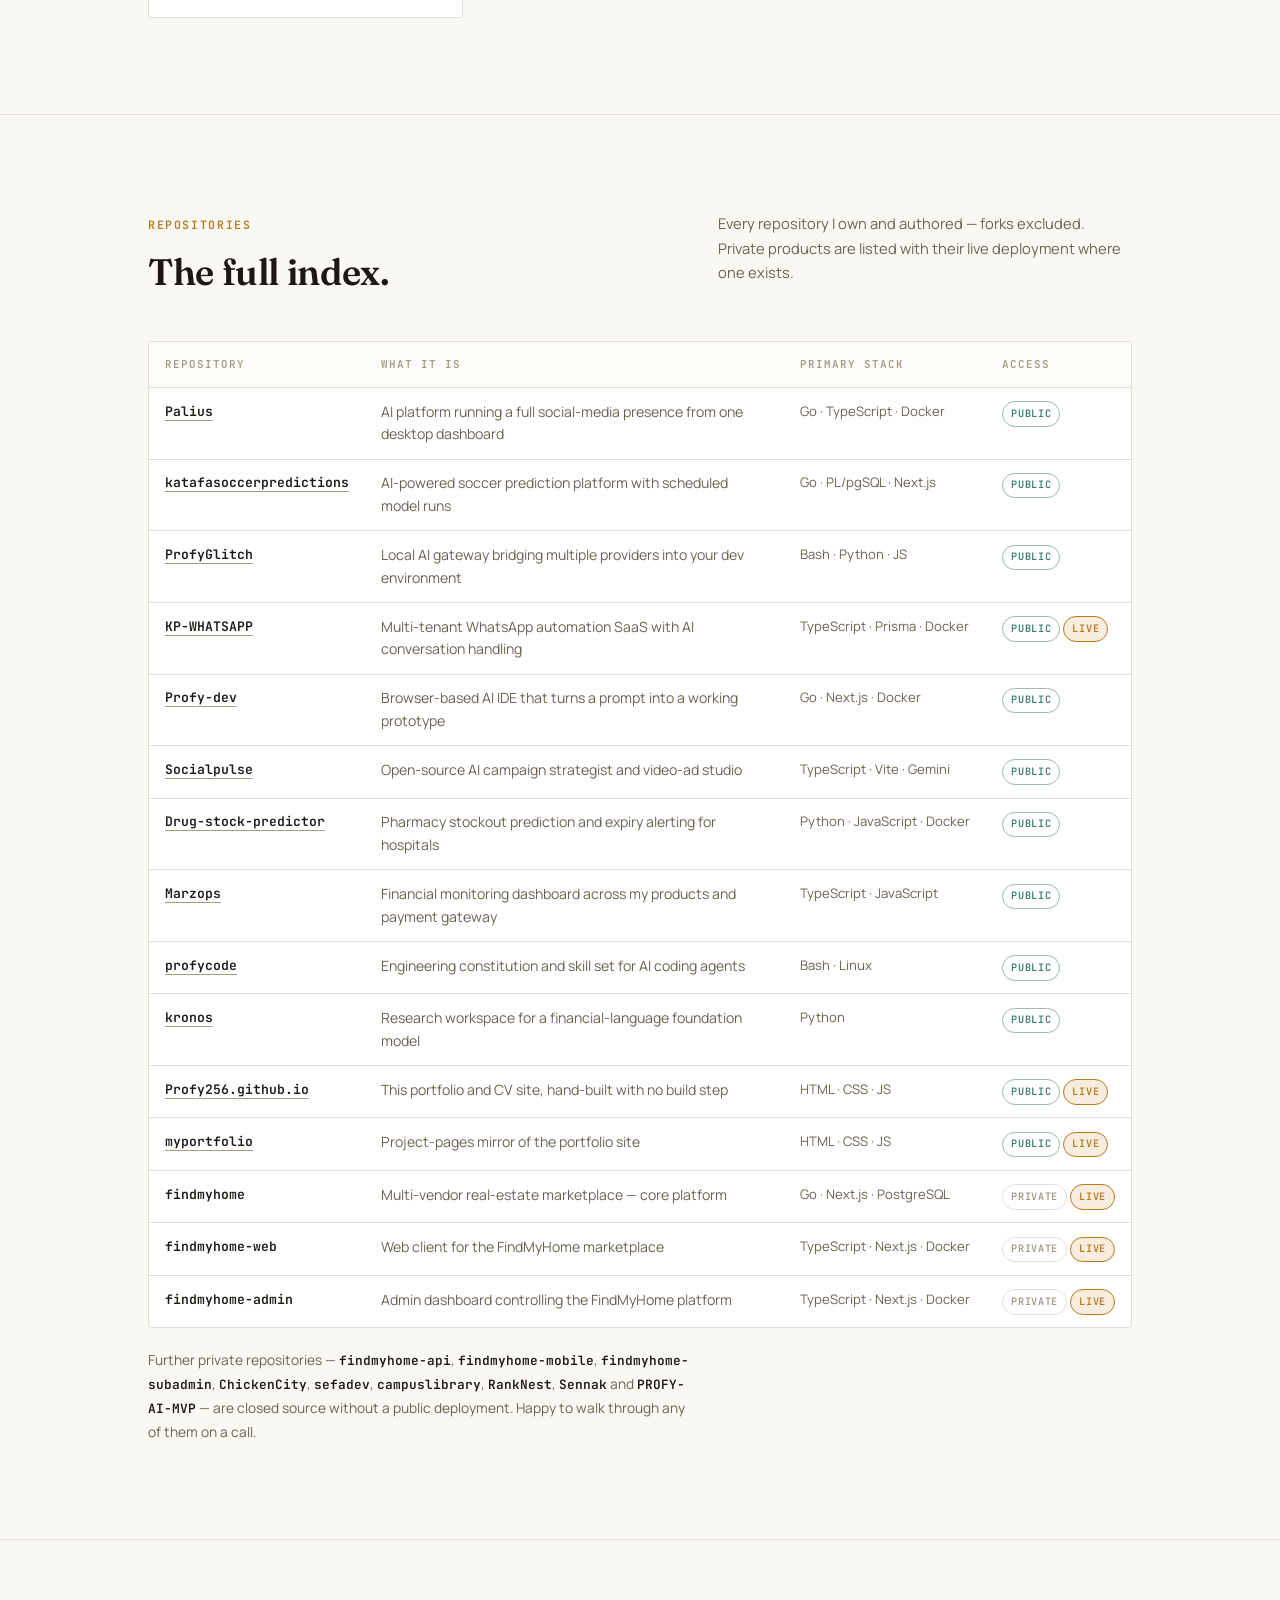
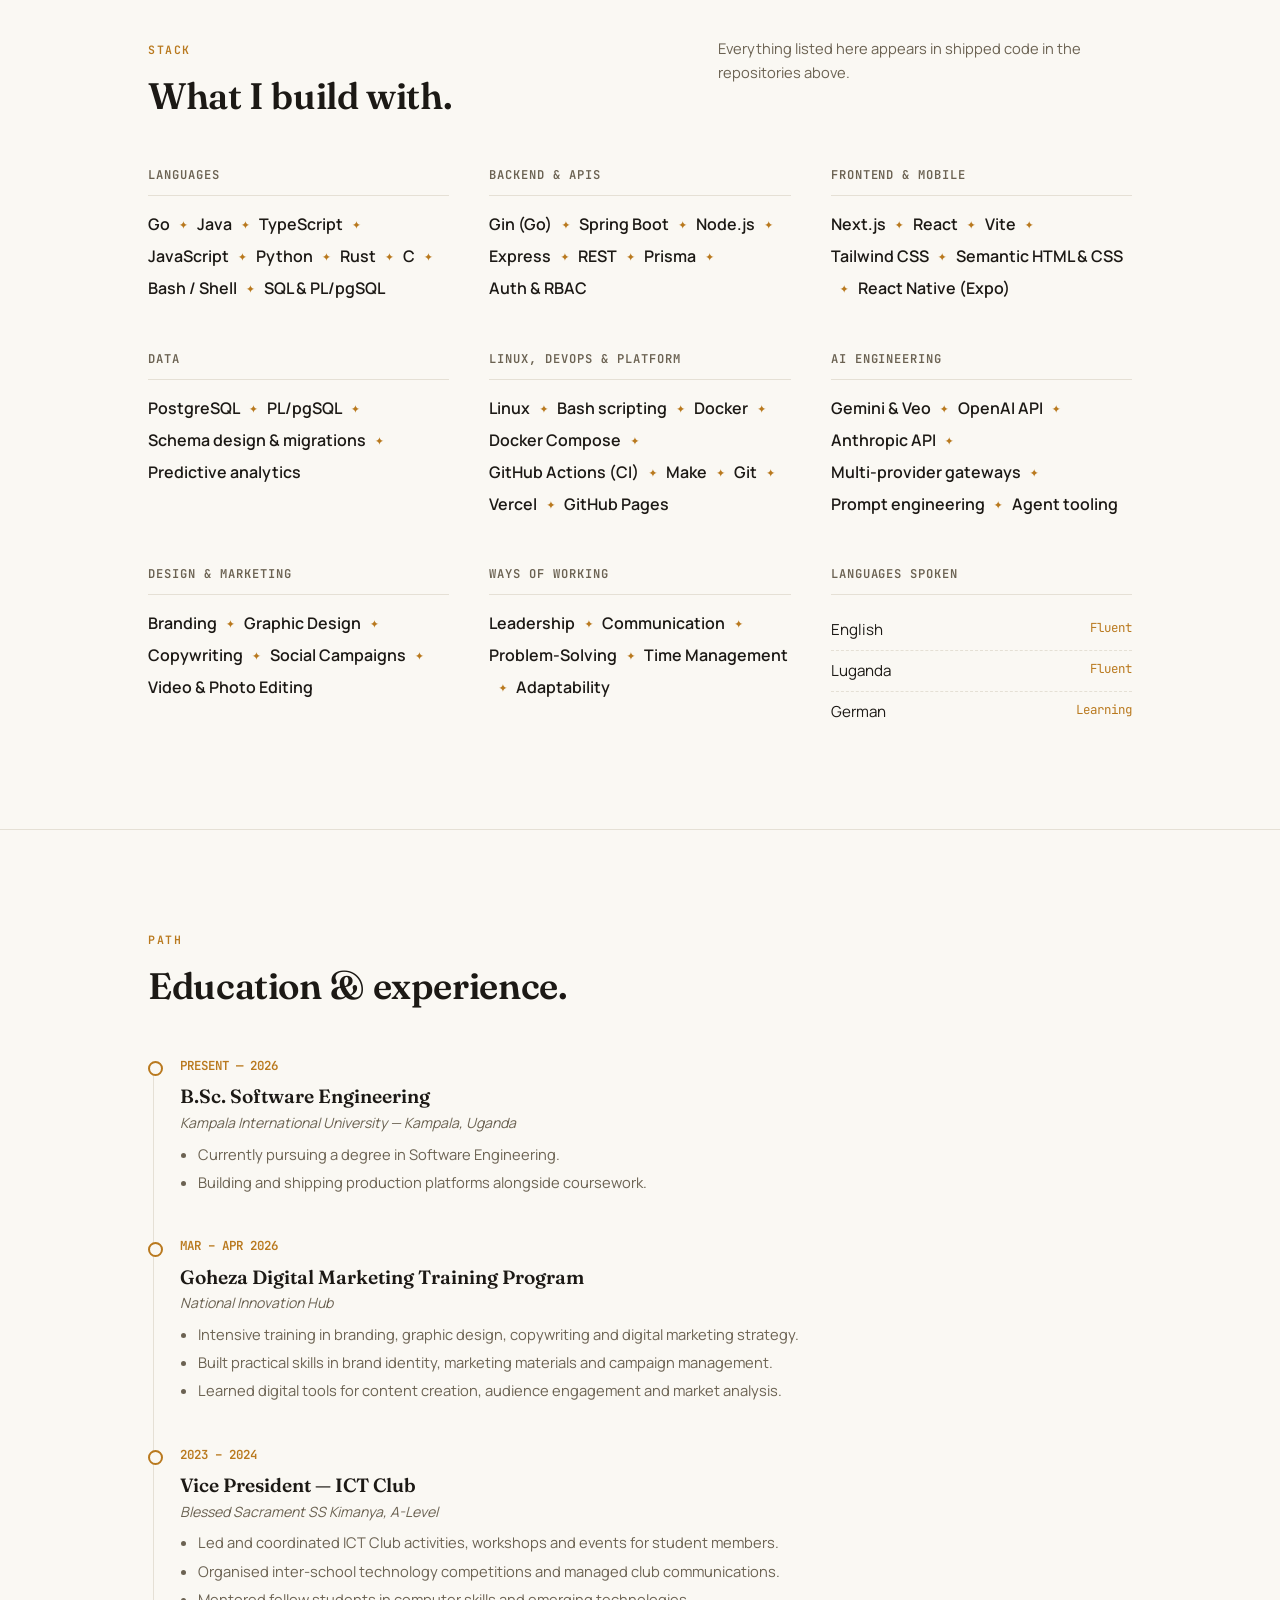
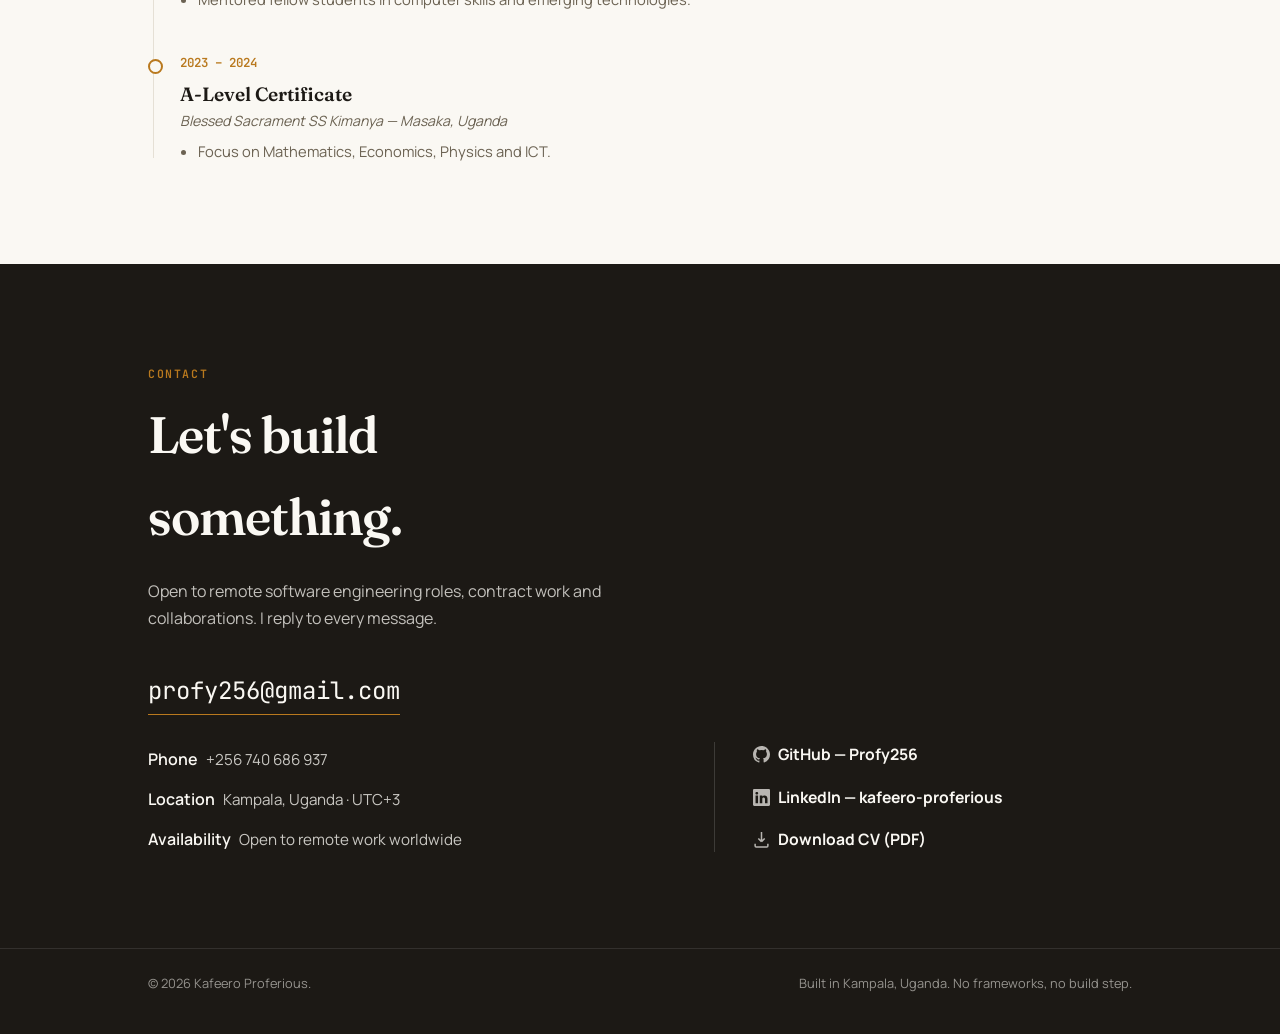
==== commit 2a0d3006: "Rebuild portfolio around the full GitHub repository set Add every authored repository (forks exclude" ====
--- a/index.html
+++ b/index.html
@@ -3,12 +3,84 @@
 <head>
 <meta charset="UTF-8" />
 <meta name="viewport" content="width=device-width, initial-scale=1.0" />
-<title>Kafeero Proferious — Software Engineer</title>
-<meta name="description" content="Portfolio of Kafeero Proferious — Software Engineering student in Kampala, Uganda, building marketplaces, dev platforms, and AI-powered tools with Go, Java, Next.js and React Native." />
+<title>Kafeero Proferious — Software Engineer | Go, Next.js, AI Platforms</title>
+<meta name="description" content="Kafeero Proferious — software engineer in Kampala, Uganda. I build production marketplaces, AI platforms and developer tools with Go, TypeScript, Next.js, Python and PostgreSQL. 25 repositories, live deployments, open source." />
+<meta name="author" content="Kafeero Proferious" />
+<meta name="keywords" content="Kafeero Proferious, software engineer Uganda, Go developer, Next.js developer, AI platforms, full-stack engineer Kampala, backend engineer" />
+<link rel="canonical" href="https://profy256.github.io/" />
+<meta name="theme-color" content="#b9791e" media="(prefers-color-scheme: light)" />
+<meta name="theme-color" content="#131110" media="(prefers-color-scheme: dark)" />
+
+<!-- Open Graph / social -->
+<meta property="og:type" content="website" />
+<meta property="og:url" content="https://profy256.github.io/" />
+<meta property="og:title" content="Kafeero Proferious — Software Engineer" />
+<meta property="og:description" content="I build the systems markets run on. Production marketplaces, AI platforms and developer tools in Go, TypeScript, Next.js and Python." />
+<meta property="og:image" content="https://profy256.github.io/assets/img/kafeero-headshot.jpg" />
+<meta property="og:locale" content="en_US" />
+<meta name="twitter:card" content="summary_large_image" />
+<meta name="twitter:title" content="Kafeero Proferious — Software Engineer" />
+<meta name="twitter:description" content="I build the systems markets run on. Production marketplaces, AI platforms and developer tools." />
+<meta name="twitter:image" content="https://profy256.github.io/assets/img/kafeero-headshot.jpg" />
+
 <link rel="icon" href="data:image/svg+xml,%3Csvg xmlns='http://www.w3.org/2000/svg' viewBox='0 0 100 100'%3E%3Crect width='100' height='100' rx='14' fill='%23b9791e'/%3E%3Ctext x='50' y='68' font-size='58' font-family='Georgia,serif' font-style='italic' font-weight='600' fill='%23fff' text-anchor='middle'%3EKP%3C/text%3E%3C/svg%3E" />
+<link rel="preconnect" href="https://fonts.googleapis.com" />
+<link rel="preconnect" href="https://fonts.gstatic.com" crossorigin />
 <link rel="stylesheet" href="css/style.css" />
+
+<script>
+  // Applied before paint to avoid a theme flash.
+  try {
+    var t = localStorage.getItem('kp-theme');
+    if (t) document.documentElement.setAttribute('data-theme', t);
+  } catch (e) {}
+</script>
+
+<script type="application/ld+json">
+{
+  "@context": "https://schema.org",
+  "@graph": [
+    {
+      "@type": "Person",
+      "@id": "https://profy256.github.io/#person",
+      "name": "Kafeero Proferious",
+      "givenName": "Proferious",
+      "familyName": "Kafeero",
+      "jobTitle": "Software Engineer",
+      "email": "mailto:profy256@gmail.com",
+      "telephone": "+256740686937",
+      "url": "https://profy256.github.io/",
+      "image": "https://profy256.github.io/assets/img/kafeero-headshot.jpg",
+      "description": "Software engineer building production marketplaces, AI platforms and developer tools with Go, TypeScript, Next.js, Python and PostgreSQL.",
+      "address": { "@type": "PostalAddress", "addressLocality": "Kampala", "addressCountry": "UG" },
+      "alumniOf": [
+        { "@type": "CollegeOrUniversity", "name": "Kampala International University" },
+        { "@type": "EducationalOrganization", "name": "Blessed Sacrament SS Kimanya" }
+      ],
+      "knowsLanguage": ["English", "Luganda", "German"],
+      "knowsAbout": ["Go", "Java", "TypeScript", "JavaScript", "Python", "Rust", "C", "Bash", "SQL",
+        "Next.js", "React", "React Native", "Spring Boot", "Gin", "PostgreSQL", "Docker", "Linux",
+        "Distributed Systems", "REST APIs", "AI Engineering", "Branding", "Digital Marketing"],
+      "sameAs": [
+        "https://github.com/Profy256",
+        "https://www.linkedin.com/in/kafeero-proferious-31785b3a7"
+      ]
+    },
+    {
+      "@type": "WebSite",
+      "@id": "https://profy256.github.io/#website",
+      "url": "https://profy256.github.io/",
+      "name": "Kafeero Proferious — Portfolio",
+      "inLanguage": "en",
+      "publisher": { "@id": "https://profy256.github.io/#person" }
+    }
+  ]
+}
+</script>
 </head>
 <body>
+
+<a href="#main" class="skip-link">Skip to content</a>
 
 <header class="site-header">
   <div class="wrap site-header__row">
@@ -16,48 +88,56 @@
       <img class="brand__mark" src="assets/img/kafeero-headshot.jpg" alt="" width="34" height="34" />
       Kafeero Proferious
     </a>
-    <nav class="main-nav" id="main-nav">
+    <nav class="main-nav" id="main-nav" aria-label="Primary">
       <a href="#about">About</a>
       <a href="#work">Work</a>
-      <a href="#toolkit">Toolkit</a>
+      <a href="#repos">Repositories</a>
+      <a href="#toolkit">Stack</a>
       <a href="#path">Path</a>
       <a href="#contact">Contact</a>
       <a href="assets/Kafeero-Proferious-CV.pdf" class="btn btn-ghost" download>Download CV</a>
     </nav>
-    <button class="nav-toggle" id="nav-toggle" aria-label="Toggle navigation" aria-expanded="false">
-      <svg width="18" height="18" viewBox="0 0 18 18" fill="none" stroke="currentColor" stroke-width="1.6"><path d="M2 4.5h14M2 9h14M2 13.5h14"/></svg>
-    </button>
+    <div class="header-tools">
+      <button class="icon-btn" id="theme-toggle" aria-label="Switch colour theme" title="Switch colour theme">
+        <svg class="icon-sun" width="17" height="17" viewBox="0 0 20 20" fill="none" stroke="currentColor" stroke-width="1.6" stroke-linecap="round"><circle cx="10" cy="10" r="3.6"/><path d="M10 1.6v2M10 16.4v2M18.4 10h-2M3.6 10h-2M15.9 4.1l-1.4 1.4M5.5 14.5l-1.4 1.4M15.9 15.9l-1.4-1.4M5.5 5.5L4.1 4.1"/></svg>
+        <svg class="icon-moon" width="17" height="17" viewBox="0 0 20 20" fill="none" stroke="currentColor" stroke-width="1.6" stroke-linejoin="round"><path d="M17 11.7A7.4 7.4 0 0 1 8.3 3a7.4 7.4 0 1 0 8.7 8.7Z"/></svg>
+      </button>
+      <button class="nav-toggle" id="nav-toggle" aria-label="Toggle navigation" aria-expanded="false" aria-controls="main-nav">
+        <svg width="18" height="18" viewBox="0 0 18 18" fill="none" stroke="currentColor" stroke-width="1.6"><path d="M2 4.5h14M2 9h14M2 13.5h14"/></svg>
+      </button>
+    </div>
   </div>
 </header>
 
-<main>
+<main id="main">
 
   <!-- HERO -->
   <section class="hero" id="top">
     <div class="wrap">
       <div class="hero__top reveal">
         <div class="hero__mark">
-          <img src="assets/img/kafeero-headshot.jpg" alt="Kafeero Proferious" />
+          <img src="assets/img/kafeero-headshot.jpg" alt="Portrait of Kafeero Proferious" width="96" height="96" />
         </div>
         <div>
-          <p class="hero__location">Based in <b>Kampala, Uganda</b> · open to remote work worldwide</p>
+          <p class="hero__location"><span class="pulse" aria-hidden="true"></span> Based in <b>Kampala, Uganda</b> · open to remote work worldwide</p>
           <h1 class="hero__name">Kafeero Proferious</h1>
         </div>
       </div>
 
       <p class="hero__tagline reveal">I build the systems markets run on.</p>
-      <p class="hero__sub reveal">Software Engineering student at Kampala International University. Backend in Go and Java, frontend in Next.js, mobile in React Native — with a designer's eye from a parallel life in branding, copywriting and digital marketing.</p>
+      <p class="hero__sub reveal">Software engineer working across the whole stack — <strong>Go</strong> and <strong>Java</strong> on the backend, <strong>Next.js</strong> and <strong>TypeScript</strong> on the front, <strong>Python</strong> for data and AI, <strong>Linux</strong> and <strong>Docker</strong> underneath. Twenty-five repositories, real products in production, and a designer's eye from a parallel life in branding and digital marketing.</p>
 
       <div class="hero__actions reveal">
         <a href="#work" class="btn btn-primary">See the work</a>
+        <a href="https://github.com/Profy256" target="_blank" rel="noopener" class="btn btn-ghost">GitHub profile</a>
         <a href="#contact" class="btn btn-ghost">Get in touch</a>
       </div>
 
       <div class="stat-row reveal">
-        <div class="stat"><b>6</b><span>Platforms &amp; tools built</span></div>
-        <div class="stat"><b>3</b><span>Live in production</span></div>
-        <div class="stat"><b>1</b><span>Solo-built, end to end — Chicken City</span></div>
-        <div class="stat"><b>3</b><span>Languages spoken, 1 in progress</span></div>
+        <div class="stat"><b>25</b><span>Repositories built, no forks</span></div>
+        <div class="stat"><b>13</b><span>Products showcased below</span></div>
+        <div class="stat"><b>9</b><span>Languages shipped in production</span></div>
+        <div class="stat"><b>3</b><span>Spoken languages, 1 in progress</span></div>
       </div>
     </div>
   </section>
@@ -75,9 +155,9 @@
       <div class="about__grid">
         <p class="about__lede reveal">My work sits where backend engineering meets brand craft — because I trained in both, and I don't think a product should have to choose.</p>
         <div class="about__body reveal">
-          <p>I'm a Software Engineering student at <strong>Kampala International University</strong>, currently finishing my degree while building production platforms on the side. Alongside the engineering — <strong>Go, Java/Spring Boot, Next.js, React Native, Python, PostgreSQL</strong> — I trained in branding, copywriting and digital marketing through the Goheza program at the National Innovation Hub.</p>
-          <p>That combination shows up in how I build. <strong>Chicken City</strong>, a multi-vendor marketplace connecting poultry farmers to buyers, feed and machinery sellers, and vets, was designed, built and shipped by me alone — architecture, interface and brand included. It's the same instinct behind <strong>FindMyHome</strong> and <strong>Gincode</strong>: build the whole thing end to end, and make sure it looks like it was designed on purpose.</p>
-          <p>Before university, I served as <strong>Vice President of my school's ICT Club</strong>, running workshops and inter-school tech competitions — the first place I learned that shipping software and explaining it to people are two different skills, and a product needs both.</p>
+          <p>I'm a Software Engineering student at <strong>Kampala International University</strong>, finishing my degree while building and shipping production platforms on the side. The engineering runs deep and wide: <strong>Go</strong> and <strong>Java/Spring Boot</strong> services, <strong>Next.js</strong> and <strong>TypeScript</strong> front ends, <strong>React Native</strong> mobile apps, <strong>Python</strong> for data and machine learning, and <strong>Linux, Bash, Docker</strong> and <strong>PostgreSQL</strong> holding it all together.</p>
+          <p>Alongside that I trained in branding, copywriting and digital marketing through the <strong>Goheza program</strong> at the National Innovation Hub. That combination shows up in how I build. <strong>Chicken City</strong>, a multi-vendor marketplace connecting poultry farmers to buyers, feed and machinery sellers, and vets, was designed, built and shipped by me alone — architecture, interface and brand included. Same instinct behind <strong>FindMyHome</strong>, now serving real listings at findmyhomeuganda.com.</p>
+          <p>Lately most of my work is <strong>AI infrastructure</strong>: local model gateways, agent tooling, prompt-driven IDEs and prediction systems. Before university I served as <strong>Vice President of my school's ICT Club</strong>, running workshops and inter-school competitions — the first place I learned that shipping software and explaining it to people are two different skills, and a product needs both.</p>
         </div>
       </div>
     </div>
@@ -89,85 +169,267 @@
       <div class="section-head reveal">
         <div>
           <span class="eyebrow">Work</span>
-          <h2>Six platforms, three live right now.</h2>
-        </div>
-      </div>
-
-      <div class="work-grid">
-
-        <article class="card reveal">
+          <h2>Selected projects.</h2>
+        </div>
+        <p class="section-head__note">Marketplaces, AI platforms and developer tools. Private products link to the live deployment; open-source work links to the code.</p>
+      </div>
+
+      <div class="filters reveal" role="group" aria-label="Filter projects by category">
+        <button class="chip is-active" data-filter="all">All</button>
+        <button class="chip" data-filter="live">Live</button>
+        <button class="chip" data-filter="ai">AI &amp; Data</button>
+        <button class="chip" data-filter="platform">Platforms</button>
+        <button class="chip" data-filter="devtool">Developer Tools</button>
+        <button class="chip" data-filter="oss">Open Source</button>
+      </div>
+
+      <div class="work-grid" id="work-grid">
+
+        <!-- 1. FindMyHome -->
+        <article class="card card--feature reveal" data-cat="live platform">
           <div class="card__top">
             <span class="card__tag">Marketplace · Real Estate</span>
-            <span class="card__status">Live</span>
+            <span class="card__status is-live">Live in production</span>
           </div>
           <h3>FindMyHome Uganda</h3>
-          <p>Uganda's trusted digital real estate marketplace — verified sellers list, serious buyers discover homes, land, rentals, Airbnbs, lodges and apartments in one place, with zero guesswork.</p>
-          <span class="card__stack">Full-stack marketplace</span>
-          <a href="https://www.findmyhomeuganda.com" target="_blank" rel="noopener" class="card__link">
-            findmyhomeuganda.com
-            <svg width="13" height="13" viewBox="0 0 14 14" fill="none" stroke="currentColor" stroke-width="1.6"><path d="M4 10L10 4M5 4h5v5"/></svg>
-          </a>
-        </article>
-
-        <article class="card reveal">
-          <div class="card__top">
-            <span class="card__tag">Platform · Competitive Coding</span>
-            <span class="card__status">Live</span>
-          </div>
-          <h3>Gincode</h3>
-          <p>A hackathon and coding-competition platform, built Africa-first for global reach — where organisers run events and developers compete.</p>
-          <span class="card__stack">Web platform</span>
-          <a href="https://www.gincode.online" target="_blank" rel="noopener" class="card__link">
-            gincode.online
-            <svg width="13" height="13" viewBox="0 0 14 14" fill="none" stroke="currentColor" stroke-width="1.6"><path d="M4 10L10 4M5 4h5v5"/></svg>
-          </a>
-        </article>
-
-        <article class="card reveal">
-          <div class="card__top">
-            <span class="card__tag">AI · Social Dashboard</span>
-            <span class="card__status">Live</span>
+          <p>Uganda's trusted digital real-estate marketplace — verified sellers list, serious buyers discover homes, land, rentals, Airbnbs, lodges and apartments in one place, with zero guesswork.</p>
+          <dl class="card__facts">
+            <div><dt>System</dt><dd>Five repositories — Go API, Next.js web client, admin dashboard, sub-admin console and a React Native mobile app.</dd></div>
+            <div><dt>My role</dt><dd>Architecture, backend, front end, mobile and brand. Built end to end.</dd></div>
+          </dl>
+          <span class="card__stack">Go · Next.js · TypeScript · PostgreSQL · Docker · Tailwind · React Native</span>
+          <div class="card__links">
+            <a href="https://www.findmyhomeuganda.com" target="_blank" rel="noopener" class="card__link">findmyhomeuganda.com<svg width="13" height="13" viewBox="0 0 14 14" fill="none" stroke="currentColor" stroke-width="1.6"><path d="M4 10L10 4M5 4h5v5"/></svg></a>
+            <a href="https://findmyhome-delta.vercel.app" target="_blank" rel="noopener" class="card__link card__link--muted">web app<svg width="13" height="13" viewBox="0 0 14 14" fill="none" stroke="currentColor" stroke-width="1.6"><path d="M4 10L10 4M5 4h5v5"/></svg></a>
+            <a href="https://findmyhome-admin.vercel.app" target="_blank" rel="noopener" class="card__link card__link--muted">admin console<svg width="13" height="13" viewBox="0 0 14 14" fill="none" stroke="currentColor" stroke-width="1.6"><path d="M4 10L10 4M5 4h5v5"/></svg></a>
+          </div>
+          <span class="card__meta">Private source · 5 repositories</span>
+        </article>
+
+        <!-- 2. Palius -->
+        <article class="card card--feature reveal" data-cat="ai oss">
+          <div class="card__top">
+            <span class="card__tag">AI · Social Automation</span>
+            <span class="card__status">Active development</span>
           </div>
           <h3>Palius</h3>
-          <p>An AI platform that runs a whole social media presence from one dashboard — for solo developers, startups without marketing teams, small marketing teams, businesses and influencers. One upload, adapted and published everywhere it fits.</p>
-          <span class="card__stack">AI · Automation</span>
-          <a href="https://palius-pi.vercel.app" target="_blank" rel="noopener" class="card__link">
-            palius-pi.vercel.app
-            <svg width="13" height="13" viewBox="0 0 14 14" fill="none" stroke="currentColor" stroke-width="1.6"><path d="M4 10L10 4M5 4h5v5"/></svg>
-          </a>
-        </article>
-
-        <article class="card reveal">
-          <div class="card__top">
-            <span class="card__tag">AI · Full-stack</span>
+          <p>A desktop AI platform that runs an entire social-media presence from one dashboard — for solo developers, startups without marketing teams, small marketing teams, businesses and influencers. One upload, adapted and published everywhere it fits.</p>
+          <dl class="card__facts">
+            <div><dt>Scale</dt><dd>My largest active codebase — a Go service layer behind a Next.js desktop client, containerised end to end.</dd></div>
+            <div><dt>Integrations</dt><dd>Multi-provider AI routing across Gemini, OpenAI and Anthropic.</dd></div>
+          </dl>
+          <span class="card__stack">Go · TypeScript · Next.js · Docker Compose · Tailwind CSS</span>
+          <div class="card__links">
+            <a href="https://github.com/Profy256/Palius" target="_blank" rel="noopener" class="card__link">Source on GitHub<svg width="13" height="13" viewBox="0 0 14 14" fill="none" stroke="currentColor" stroke-width="1.6"><path d="M4 10L10 4M5 4h5v5"/></svg></a>
+          </div>
+          <span class="card__meta">Public source</span>
+        </article>
+
+        <!-- 3. KP-WhatsApp -->
+        <article class="card reveal" data-cat="live ai platform oss">
+          <div class="card__top">
+            <span class="card__tag">AI · Multi-tenant SaaS</span>
+            <span class="card__status is-live">Live</span>
+          </div>
+          <h3>KP-WhatsApp</h3>
+          <p>A multi-tenant WhatsApp automation platform. Businesses connect their WhatsApp Business number by QR code and let AI handle customer conversations 24/7 — with per-tenant AI config, packages and referrals.</p>
+          <span class="card__stack">TypeScript · Next.js · Prisma · PostgreSQL · Docker</span>
+          <div class="card__links">
+            <a href="https://kp-whatsapp-frontend.vercel.app" target="_blank" rel="noopener" class="card__link">Live app<svg width="13" height="13" viewBox="0 0 14 14" fill="none" stroke="currentColor" stroke-width="1.6"><path d="M4 10L10 4M5 4h5v5"/></svg></a>
+            <a href="https://github.com/Profy256/KP-WHATSAPP" target="_blank" rel="noopener" class="card__link card__link--muted">Source<svg width="13" height="13" viewBox="0 0 14 14" fill="none" stroke="currentColor" stroke-width="1.6"><path d="M4 10L10 4M5 4h5v5"/></svg></a>
+          </div>
+          <span class="card__meta">Public source</span>
+        </article>
+
+        <!-- 4. Katafa -->
+        <article class="card reveal" data-cat="ai oss">
+          <div class="card__top">
+            <span class="card__tag">AI · Sports Analytics</span>
+            <span class="card__status">Active development</span>
+          </div>
+          <h3>Katafa Soccer Predictions</h3>
+          <p>An AI-powered soccer prediction platform — a Go ingestion and modelling service over PostgreSQL, scheduled prediction ticks, and a Next.js front end. Ships with its own CI pipeline.</p>
+          <span class="card__stack">Go · PL/pgSQL · TypeScript · Next.js · GitHub Actions · Shell</span>
+          <div class="card__links">
+            <a href="https://github.com/Profy256/katafasoccerpredictions" target="_blank" rel="noopener" class="card__link">Source on GitHub<svg width="13" height="13" viewBox="0 0 14 14" fill="none" stroke="currentColor" stroke-width="1.6"><path d="M4 10L10 4M5 4h5v5"/></svg></a>
+          </div>
+          <span class="card__meta">Public source</span>
+        </article>
+
+        <!-- 5. Profy Glitch -->
+        <article class="card reveal" data-cat="devtool ai oss">
+          <div class="card__top">
+            <span class="card__tag">Developer Tool · AI Gateway</span>
+            <span class="card__status">Released</span>
+          </div>
+          <h3>Profy Glitch</h3>
+          <p>A local AI gateway that connects multiple AI providers to your development environment — talking to each one at the browser level through your own active login sessions, the same way you'd chat with them yourself. No API keys, no per-token billing.</p>
+          <span class="card__stack">Bash · Python · JavaScript · Linux</span>
+          <div class="card__links">
+            <a href="https://github.com/Profy256/ProfyGlitch" target="_blank" rel="noopener" class="card__link">Source on GitHub<svg width="13" height="13" viewBox="0 0 14 14" fill="none" stroke="currentColor" stroke-width="1.6"><path d="M4 10L10 4M5 4h5v5"/></svg></a>
+          </div>
+          <span class="card__meta">Public source</span>
+        </article>
+
+        <!-- 6. Drug Stock Predictor -->
+        <article class="card reveal" data-cat="ai oss">
+          <div class="card__top">
+            <span class="card__tag">AI · Healthcare</span>
+            <span class="card__status">Shipped</span>
+          </div>
+          <h3>Drug Stock Predictor</h3>
+          <p>A full-stack application for hospital pharmacies: role-based access control, an AI analytics dashboard, predictive stockout alerts and automated WhatsApp expiry notifications — so wards stop running dry without warning.</p>
+          <span class="card__stack">Python · JavaScript · Docker · Makefile</span>
+          <div class="card__links">
+            <a href="https://github.com/Profy256/Drug-stock-predictor" target="_blank" rel="noopener" class="card__link">Source on GitHub<svg width="13" height="13" viewBox="0 0 14 14" fill="none" stroke="currentColor" stroke-width="1.6"><path d="M4 10L10 4M5 4h5v5"/></svg></a>
+          </div>
+          <span class="card__meta">Public source · ★ 1</span>
+        </article>
+
+        <!-- 7. Profy-dev -->
+        <article class="card reveal" data-cat="devtool ai oss">
+          <div class="card__top">
+            <span class="card__tag">Developer Tool · AI IDE</span>
+            <span class="card__status">Prototype</span>
+          </div>
+          <h3>Profy-dev</h3>
+          <p>A browser-based, AI-powered IDE in the spirit of lovable.dev — you write a prompt, you get a working prototype instantly. Go orchestration behind a Next.js workspace.</p>
+          <span class="card__stack">Go · TypeScript · Next.js · Docker · Tailwind CSS</span>
+          <div class="card__links">
+            <a href="https://github.com/Profy256/Profy-dev" target="_blank" rel="noopener" class="card__link">Source on GitHub<svg width="13" height="13" viewBox="0 0 14 14" fill="none" stroke="currentColor" stroke-width="1.6"><path d="M4 10L10 4M5 4h5v5"/></svg></a>
+          </div>
+          <span class="card__meta">Public source</span>
+        </article>
+
+        <!-- 8. SocialPulse -->
+        <article class="card reveal" data-cat="ai oss">
+          <div class="card__top">
+            <span class="card__tag">AI · Video &amp; Campaigns</span>
             <span class="card__status">In development</span>
           </div>
           <h3>SocialPulse</h3>
-          <p>An open-source AI platform that helps marketing teams and creators generate strategic social campaigns and high-fidelity video ads — strategy with Gemini, video with Veo, plus an admin dashboard for analytics and usage.</p>
-          <span class="card__stack">Vite web SPA · web &amp; mobile scaffolds</span>
-        </article>
-
-        <article class="card reveal">
-          <div class="card__top">
-            <span class="card__tag">Dev Tool · AI Gateway</span>
-            <span class="card__status">Local tool</span>
-          </div>
-          <h3>Profy Glitch</h3>
-          <p>A local AI gateway that connects multiple AI providers to your dev environment — talking to each one at the browser level, through your own active login sessions, the same way you'd chat with them yourself.</p>
-          <span class="card__stack">Dev tooling</span>
-        </article>
-
-        <article class="card reveal">
+          <p>An open-source AI platform helping marketing teams and creators generate strategic campaigns and high-fidelity video ads — strategy with Gemini, video with Veo, plus an admin dashboard for usage and analytics.</p>
+          <span class="card__stack">TypeScript · Vite SPA · Next.js · Expo · Gemini · Veo</span>
+          <div class="card__links">
+            <a href="https://github.com/Profy256/Socialpulse" target="_blank" rel="noopener" class="card__link">Source on GitHub<svg width="13" height="13" viewBox="0 0 14 14" fill="none" stroke="currentColor" stroke-width="1.6"><path d="M4 10L10 4M5 4h5v5"/></svg></a>
+          </div>
+          <span class="card__meta">Public source</span>
+        </article>
+
+        <!-- 9. Chicken City -->
+        <article class="card reveal" data-cat="platform">
           <div class="card__top">
             <span class="card__tag">Marketplace · Solo Build</span>
             <span class="card__status">Shipped</span>
           </div>
           <h3>Chicken City</h3>
-          <p>A multi-vendor platform connecting poultry farmers to buyers, feed and machinery sellers, and vets and farm technicians offering their services. Designed and built end to end, solo.</p>
-          <span class="card__stack">Go (Gin) · JavaScript · HTML/CSS</span>
-        </article>
-
-      </div>
+          <p>A multi-vendor smart poultry platform connecting farmers to buyers, feed and machinery sellers, and vets and farm technicians offering their services. Designed, built and shipped end to end, solo.</p>
+          <span class="card__stack">Go (Gin) · TypeScript · Next.js · Docker · Tailwind CSS</span>
+          <span class="card__meta">Private source</span>
+        </article>
+
+        <!-- 10. Marzops -->
+        <article class="card reveal" data-cat="devtool oss">
+          <div class="card__top">
+            <span class="card__tag">Operations · Dashboard</span>
+            <span class="card__status">Internal tool</span>
+          </div>
+          <h3>Marzops</h3>
+          <p>A dashboard for monitoring the financial performance of my online businesses, websites and apps through the MarzPay payment gateway — plus a single place to watch the admin panels behind them.</p>
+          <span class="card__stack">TypeScript · JavaScript · MarzPay API</span>
+          <div class="card__links">
+            <a href="https://github.com/Profy256/Marzops" target="_blank" rel="noopener" class="card__link">Source on GitHub<svg width="13" height="13" viewBox="0 0 14 14" fill="none" stroke="currentColor" stroke-width="1.6"><path d="M4 10L10 4M5 4h5v5"/></svg></a>
+          </div>
+          <span class="card__meta">Public source</span>
+        </article>
+
+        <!-- 11. profycode -->
+        <article class="card reveal" data-cat="devtool oss">
+          <div class="card__top">
+            <span class="card__tag">Developer Tool · Agent Tooling</span>
+            <span class="card__status">Released</span>
+          </div>
+          <h3>profycode</h3>
+          <p>An engineering constitution — a portable skill set that makes AI coding agents ship production-grade code without being reminded every time. Installed as shell tooling into an agent's working environment.</p>
+          <span class="card__stack">Bash · Linux · Agent tooling</span>
+          <div class="card__links">
+            <a href="https://github.com/Profy256/profycode" target="_blank" rel="noopener" class="card__link">Source on GitHub<svg width="13" height="13" viewBox="0 0 14 14" fill="none" stroke="currentColor" stroke-width="1.6"><path d="M4 10L10 4M5 4h5v5"/></svg></a>
+          </div>
+          <span class="card__meta">Public source · ★ 1</span>
+        </article>
+
+        <!-- 12. Kronos -->
+        <article class="card reveal" data-cat="ai oss">
+          <div class="card__top">
+            <span class="card__tag">Research · Foundation Models</span>
+            <span class="card__status">Planned</span>
+          </div>
+          <h3>Kronos</h3>
+          <p>Research track toward a foundation model for financial language — currently a reserved workspace while I study existing financial-market foundation models and scope the data pipeline.</p>
+          <span class="card__stack">Python · Machine learning</span>
+          <div class="card__links">
+            <a href="https://github.com/Profy256/kronos" target="_blank" rel="noopener" class="card__link">Repository<svg width="13" height="13" viewBox="0 0 14 14" fill="none" stroke="currentColor" stroke-width="1.6"><path d="M4 10L10 4M5 4h5v5"/></svg></a>
+          </div>
+          <span class="card__meta">Public · not yet started</span>
+        </article>
+
+        <!-- 13. This site -->
+        <article class="card reveal" data-cat="oss">
+          <div class="card__top">
+            <span class="card__tag">Web · Personal Site</span>
+            <span class="card__status is-live">Live</span>
+          </div>
+          <h3>This portfolio</h3>
+          <p>Hand-built, dependency-free and deliberately fast — semantic HTML, a single stylesheet, ~40 lines of JavaScript, structured data for search engines, and no build step at all. Source is public.</p>
+          <span class="card__stack">HTML · CSS · Vanilla JS · JSON-LD · GitHub Pages</span>
+          <div class="card__links">
+            <a href="https://github.com/Profy256/Profy256.github.io" target="_blank" rel="noopener" class="card__link">Source on GitHub<svg width="13" height="13" viewBox="0 0 14 14" fill="none" stroke="currentColor" stroke-width="1.6"><path d="M4 10L10 4M5 4h5v5"/></svg></a>
+          </div>
+          <span class="card__meta">Public source</span>
+        </article>
+
+      </div>
+      <p class="work-empty" id="work-empty" hidden>No projects in that category.</p>
+    </div>
+  </section>
+
+  <!-- REPO INDEX -->
+  <section id="repos">
+    <div class="wrap">
+      <div class="section-head reveal">
+        <div>
+          <span class="eyebrow">Repositories</span>
+          <h2>The full index.</h2>
+        </div>
+        <p class="section-head__note">Every repository I own and authored — forks excluded. Private products are listed with their live deployment where one exists.</p>
+      </div>
+
+      <div class="table-scroll reveal">
+        <table class="repo-table">
+          <caption class="sr-only">Complete index of authored repositories, with primary language, visibility and links</caption>
+          <thead>
+            <tr><th scope="col">Repository</th><th scope="col">What it is</th><th scope="col">Primary stack</th><th scope="col">Access</th></tr>
+          </thead>
+          <tbody>
+            <tr><th scope="row"><a href="https://github.com/Profy256/Palius" target="_blank" rel="noopener">Palius</a></th><td>AI platform running a full social-media presence from one desktop dashboard</td><td>Go · TypeScript · Docker</td><td><span class="pill pill--pub">Public</span></td></tr>
+            <tr><th scope="row"><a href="https://github.com/Profy256/katafasoccerpredictions" target="_blank" rel="noopener">katafasoccerpredictions</a></th><td>AI-powered soccer prediction platform with scheduled model runs</td><td>Go · PL/pgSQL · Next.js</td><td><span class="pill pill--pub">Public</span></td></tr>
+            <tr><th scope="row"><a href="https://github.com/Profy256/ProfyGlitch" target="_blank" rel="noopener">ProfyGlitch</a></th><td>Local AI gateway bridging multiple providers into your dev environment</td><td>Bash · Python · JS</td><td><span class="pill pill--pub">Public</span></td></tr>
+            <tr><th scope="row"><a href="https://github.com/Profy256/KP-WHATSAPP" target="_blank" rel="noopener">KP-WHATSAPP</a></th><td>Multi-tenant WhatsApp automation SaaS with AI conversation handling</td><td>TypeScript · Prisma · Docker</td><td><span class="pill pill--pub">Public</span> <a class="pill pill--live" href="https://kp-whatsapp-frontend.vercel.app" target="_blank" rel="noopener">Live</a></td></tr>
+            <tr><th scope="row"><a href="https://github.com/Profy256/Profy-dev" target="_blank" rel="noopener">Profy-dev</a></th><td>Browser-based AI IDE that turns a prompt into a working prototype</td><td>Go · Next.js · Docker</td><td><span class="pill pill--pub">Public</span></td></tr>
+            <tr><th scope="row"><a href="https://github.com/Profy256/Socialpulse" target="_blank" rel="noopener">Socialpulse</a></th><td>Open-source AI campaign strategist and video-ad studio</td><td>TypeScript · Vite · Gemini</td><td><span class="pill pill--pub">Public</span></td></tr>
+            <tr><th scope="row"><a href="https://github.com/Profy256/Drug-stock-predictor" target="_blank" rel="noopener">Drug-stock-predictor</a></th><td>Pharmacy stockout prediction and expiry alerting for hospitals</td><td>Python · JavaScript · Docker</td><td><span class="pill pill--pub">Public</span></td></tr>
+            <tr><th scope="row"><a href="https://github.com/Profy256/Marzops" target="_blank" rel="noopener">Marzops</a></th><td>Financial monitoring dashboard across my products and payment gateway</td><td>TypeScript · JavaScript</td><td><span class="pill pill--pub">Public</span></td></tr>
+            <tr><th scope="row"><a href="https://github.com/Profy256/profycode" target="_blank" rel="noopener">profycode</a></th><td>Engineering constitution and skill set for AI coding agents</td><td>Bash · Linux</td><td><span class="pill pill--pub">Public</span></td></tr>
+            <tr><th scope="row"><a href="https://github.com/Profy256/kronos" target="_blank" rel="noopener">kronos</a></th><td>Research workspace for a financial-language foundation model</td><td>Python</td><td><span class="pill pill--pub">Public</span></td></tr>
+            <tr><th scope="row"><a href="https://github.com/Profy256/Profy256.github.io" target="_blank" rel="noopener">Profy256.github.io</a></th><td>This portfolio and CV site, hand-built with no build step</td><td>HTML · CSS · JS</td><td><span class="pill pill--pub">Public</span> <a class="pill pill--live" href="https://profy256.github.io" target="_blank" rel="noopener">Live</a></td></tr>
+            <tr><th scope="row"><a href="https://github.com/Profy256/myportfolio" target="_blank" rel="noopener">myportfolio</a></th><td>Project-pages mirror of the portfolio site</td><td>HTML · CSS · JS</td><td><span class="pill pill--pub">Public</span> <a class="pill pill--live" href="https://profy256.github.io/myportfolio/" target="_blank" rel="noopener">Live</a></td></tr>
+            <tr><th scope="row">findmyhome</th><td>Multi-vendor real-estate marketplace — core platform</td><td>Go · Next.js · PostgreSQL</td><td><span class="pill pill--priv">Private</span> <a class="pill pill--live" href="https://www.findmyhomeuganda.com" target="_blank" rel="noopener">Live</a></td></tr>
+            <tr><th scope="row">findmyhome-web</th><td>Web client for the FindMyHome marketplace</td><td>TypeScript · Next.js · Docker</td><td><span class="pill pill--priv">Private</span> <a class="pill pill--live" href="https://findmyhome-delta.vercel.app" target="_blank" rel="noopener">Live</a></td></tr>
+            <tr><th scope="row">findmyhome-admin</th><td>Admin dashboard controlling the FindMyHome platform</td><td>TypeScript · Next.js · Docker</td><td><span class="pill pill--priv">Private</span> <a class="pill pill--live" href="https://findmyhome-admin.vercel.app" target="_blank" rel="noopener">Live</a></td></tr>
+          </tbody>
+        </table>
+      </div>
+      <p class="repos__foot reveal">Further private repositories — <b>findmyhome-api</b>, <b>findmyhome-mobile</b>, <b>findmyhome-subadmin</b>, <b>ChickenCity</b>, <b>sefadev</b>, <b>campuslibrary</b>, <b>RankNest</b>, <b>Sennak</b> and <b>PROFY-AI-MVP</b> — are closed source without a public deployment. Happy to walk through any of them on a call.</p>
     </div>
   </section>
 
@@ -176,9 +438,10 @@
     <div class="wrap">
       <div class="section-head reveal">
         <div>
-          <span class="eyebrow">Toolkit</span>
+          <span class="eyebrow">Stack</span>
           <h2>What I build with.</h2>
         </div>
+        <p class="section-head__note">Everything listed here appears in shipped code in the repositories above.</p>
       </div>
 
       <div class="toolkit-grid">
@@ -187,18 +450,37 @@
           <p class="tag-list">
             <span>Go</span><span class="sep">✦</span>
             <span>Java</span><span class="sep">✦</span>
+            <span>TypeScript</span><span class="sep">✦</span>
             <span>JavaScript</span><span class="sep">✦</span>
             <span>Python</span><span class="sep">✦</span>
-            <span>C</span>
-          </p>
-        </div>
-
-        <div class="toolkit-group reveal">
-          <h3>Web &amp; Mobile</h3>
-          <p class="tag-list">
-            <span>Next.js</span><span class="sep">✦</span>
+            <span>Rust</span><span class="sep">✦</span>
+            <span>C</span><span class="sep">✦</span>
+            <span>Bash / Shell</span><span class="sep">✦</span>
+            <span>SQL &amp; PL/pgSQL</span>
+          </p>
+        </div>
+
+        <div class="toolkit-group reveal">
+          <h3>Backend &amp; APIs</h3>
+          <p class="tag-list">
             <span>Gin (Go)</span><span class="sep">✦</span>
             <span>Spring Boot</span><span class="sep">✦</span>
+            <span>Node.js</span><span class="sep">✦</span>
+            <span>Express</span><span class="sep">✦</span>
+            <span>REST</span><span class="sep">✦</span>
+            <span>Prisma</span><span class="sep">✦</span>
+            <span>Auth &amp; RBAC</span>
+          </p>
+        </div>
+
+        <div class="toolkit-group reveal">
+          <h3>Frontend &amp; Mobile</h3>
+          <p class="tag-list">
+            <span>Next.js</span><span class="sep">✦</span>
+            <span>React</span><span class="sep">✦</span>
+            <span>Vite</span><span class="sep">✦</span>
+            <span>Tailwind CSS</span><span class="sep">✦</span>
+            <span>Semantic HTML &amp; CSS</span><span class="sep">✦</span>
             <span>React Native (Expo)</span>
           </p>
         </div>
@@ -206,7 +488,37 @@
         <div class="toolkit-group reveal">
           <h3>Data</h3>
           <p class="tag-list">
-            <span>PostgreSQL</span>
+            <span>PostgreSQL</span><span class="sep">✦</span>
+            <span>PL/pgSQL</span><span class="sep">✦</span>
+            <span>Schema design &amp; migrations</span><span class="sep">✦</span>
+            <span>Predictive analytics</span>
+          </p>
+        </div>
+
+        <div class="toolkit-group reveal">
+          <h3>Linux, DevOps &amp; Platform</h3>
+          <p class="tag-list">
+            <span>Linux</span><span class="sep">✦</span>
+            <span>Bash scripting</span><span class="sep">✦</span>
+            <span>Docker</span><span class="sep">✦</span>
+            <span>Docker Compose</span><span class="sep">✦</span>
+            <span>GitHub Actions (CI)</span><span class="sep">✦</span>
+            <span>Make</span><span class="sep">✦</span>
+            <span>Git</span><span class="sep">✦</span>
+            <span>Vercel</span><span class="sep">✦</span>
+            <span>GitHub Pages</span>
+          </p>
+        </div>
+
+        <div class="toolkit-group reveal">
+          <h3>AI Engineering</h3>
+          <p class="tag-list">
+            <span>Gemini &amp; Veo</span><span class="sep">✦</span>
+            <span>OpenAI API</span><span class="sep">✦</span>
+            <span>Anthropic API</span><span class="sep">✦</span>
+            <span>Multi-provider gateways</span><span class="sep">✦</span>
+            <span>Prompt engineering</span><span class="sep">✦</span>
+            <span>Agent tooling</span>
           </p>
         </div>
 
@@ -255,16 +567,17 @@
       <div class="timeline">
 
         <div class="timeline-item reveal">
-          <div class="timeline-item__meta"><time>PRESENT — 2026</time></div>
+          <div class="timeline-item__meta"><time datetime="2026">PRESENT — 2026</time></div>
           <h3>B.Sc. Software Engineering</h3>
           <p class="timeline-item__org">Kampala International University — Kampala, Uganda</p>
           <ul>
             <li>Currently pursuing a degree in Software Engineering.</li>
+            <li>Building and shipping production platforms alongside coursework.</li>
           </ul>
         </div>
 
         <div class="timeline-item reveal">
-          <div class="timeline-item__meta"><time>MAR – APR 2026</time></div>
+          <div class="timeline-item__meta"><time datetime="2026-03">MAR – APR 2026</time></div>
           <h3>Goheza Digital Marketing Training Program</h3>
           <p class="timeline-item__org">National Innovation Hub</p>
           <ul>
@@ -275,7 +588,7 @@
         </div>
 
         <div class="timeline-item reveal">
-          <div class="timeline-item__meta"><time>2023 – 2024</time></div>
+          <div class="timeline-item__meta"><time datetime="2023">2023 – 2024</time></div>
           <h3>Vice President — ICT Club</h3>
           <p class="timeline-item__org">Blessed Sacrament SS Kimanya, A-Level</p>
           <ul>
@@ -286,7 +599,7 @@
         </div>
 
         <div class="timeline-item reveal">
-          <div class="timeline-item__meta"><time>2023 – 2024</time></div>
+          <div class="timeline-item__meta"><time datetime="2023">2023 – 2024</time></div>
           <h3>A-Level Certificate</h3>
           <p class="timeline-item__org">Blessed Sacrament SS Kimanya — Masaka, Uganda</p>
           <ul>
@@ -305,27 +618,29 @@
   <div class="wrap">
     <span class="eyebrow">Contact</span>
     <h2 class="contact__title">Let's build<br>something.</h2>
+    <p class="contact__lede">Open to remote software engineering roles, contract work and collaborations. I reply to every message.</p>
 
     <div class="contact__grid">
       <div>
         <a href="mailto:profy256@gmail.com" class="contact__email">profy256@gmail.com</a>
         <ul class="contact__list">
           <li><b>Phone</b><a href="tel:+256740686937">+256 740 686 937</a></li>
-          <li><b>Location</b><span>Kampala, Uganda</span></li>
+          <li><b>Location</b><span>Kampala, Uganda · UTC+3</span></li>
+          <li><b>Availability</b><span>Open to remote work worldwide</span></li>
         </ul>
       </div>
 
       <div class="contact__side">
         <a href="https://github.com/Profy256" target="_blank" rel="noopener">
-          <svg width="17" height="17" viewBox="0 0 16 16" fill="currentColor"><path d="M8 0C3.58 0 0 3.58 0 8a8 8 0 0 0 5.47 7.59c.4.07.55-.17.55-.38v-1.49c-2.23.48-2.7-1.07-2.7-1.07-.36-.93-.89-1.17-.89-1.17-.72-.5.06-.49.06-.49.8.06 1.23.83 1.23.83.71 1.22 1.87.87 2.33.67.07-.52.28-.87.5-1.07-1.78-.2-3.65-.89-3.65-3.96 0-.87.31-1.59.82-2.14-.08-.2-.36-1.02.08-2.13 0 0 .67-.21 2.2.82a7.5 7.5 0 0 1 4 0c1.53-1.03 2.2-.82 2.2-.82.44 1.11.16 1.93.08 2.13.51.55.82 1.27.82 2.14 0 3.08-1.88 3.75-3.66 3.95.29.25.54.73.54 1.48v2.2c0 .21.15.46.55.38A8 8 0 0 0 16 8c0-4.42-3.58-8-8-8Z"/></svg>
+          <svg width="17" height="17" viewBox="0 0 16 16" fill="currentColor" aria-hidden="true"><path d="M8 0C3.58 0 0 3.58 0 8a8 8 0 0 0 5.47 7.59c.4.07.55-.17.55-.38v-1.49c-2.23.48-2.7-1.07-2.7-1.07-.36-.93-.89-1.17-.89-1.17-.72-.5.06-.49.06-.49.8.06 1.23.83 1.23.83.71 1.22 1.87.87 2.33.67.07-.52.28-.87.5-1.07-1.78-.2-3.65-.89-3.65-3.96 0-.87.31-1.59.82-2.14-.08-.2-.36-1.02.08-2.13 0 0 .67-.21 2.2.82a7.5 7.5 0 0 1 4 0c1.53-1.03 2.2-.82 2.2-.82.44 1.11.16 1.93.08 2.13.51.55.82 1.27.82 2.14 0 3.08-1.88 3.75-3.66 3.95.29.25.54.73.54 1.48v2.2c0 .21.15.46.55.38A8 8 0 0 0 16 8c0-4.42-3.58-8-8-8Z"/></svg>
           GitHub — Profy256
         </a>
         <a href="https://www.linkedin.com/in/kafeero-proferious-31785b3a7" target="_blank" rel="noopener">
-          <svg width="17" height="17" viewBox="0 0 16 16" fill="currentColor"><path d="M0 1.15C0 .51.53 0 1.19 0h13.62C15.47 0 16 .51 16 1.15v13.7c0 .64-.53 1.15-1.19 1.15H1.19C.53 16 0 15.49 0 14.85V1.15ZM4.75 13.4V6.2H2.4v7.2h2.35Zm-1.17-8.2c.82 0 1.33-.54 1.33-1.22C4.9 3.3 4.4 2.77 3.6 2.77c-.8 0-1.33.53-1.33 1.21 0 .68.51 1.22 1.3 1.22h.01ZM6.4 13.4h2.35V9.38c0-.22.02-.43.08-.59.17-.43.57-.88 1.24-.88.87 0 1.22.67 1.22 1.64V13.4h2.35V9.27c0-2.18-1.16-3.19-2.71-3.19-1.25 0-1.8.7-2.11 1.19h.02V6.2H6.4c.03.66 0 7.2 0 7.2Z"/></svg>
+          <svg width="17" height="17" viewBox="0 0 16 16" fill="currentColor" aria-hidden="true"><path d="M0 1.15C0 .51.53 0 1.19 0h13.62C15.47 0 16 .51 16 1.15v13.7c0 .64-.53 1.15-1.19 1.15H1.19C.53 16 0 15.49 0 14.85V1.15ZM4.75 13.4V6.2H2.4v7.2h2.35Zm-1.17-8.2c.82 0 1.33-.54 1.33-1.22C4.9 3.3 4.4 2.77 3.6 2.77c-.8 0-1.33.53-1.33 1.21 0 .68.51 1.22 1.3 1.22h.01ZM6.4 13.4h2.35V9.38c0-.22.02-.43.08-.59.17-.43.57-.88 1.24-.88.87 0 1.22.67 1.22 1.64V13.4h2.35V9.27c0-2.18-1.16-3.19-2.71-3.19-1.25 0-1.8.7-2.11 1.19h.02V6.2H6.4c.03.66 0 7.2 0 7.2Z"/></svg>
           LinkedIn — kafeero-proferious
         </a>
         <a href="assets/Kafeero-Proferious-CV.pdf" download>
-          <svg width="17" height="17" viewBox="0 0 16 16" fill="none" stroke="currentColor" stroke-width="1.4"><path d="M8 1v9m0 0L5 7m3 3l3-3M2 12v2a1 1 0 0 0 1 1h10a1 1 0 0 0 1-1v-2"/></svg>
+          <svg width="17" height="17" viewBox="0 0 16 16" fill="none" stroke="currentColor" stroke-width="1.4" aria-hidden="true"><path d="M8 1v9m0 0L5 7m3 3l3-3M2 12v2a1 1 0 0 0 1 1h10a1 1 0 0 0 1-1v-2"/></svg>
           Download CV (PDF)
         </a>
       </div>
@@ -336,7 +651,7 @@
 <footer class="site-footer">
   <div class="wrap">
     <span>© 2026 Kafeero Proferious.</span>
-    <span>Built in Kampala, Uganda.</span>
+    <span>Built in Kampala, Uganda. No frameworks, no build step.</span>
   </div>
 </footer>
 
--- a/css/style.css
+++ b/css/style.css
@@ -28,8 +28,9 @@
   --shadow: 0 1px 2px rgba(28, 25, 21, 0.04), 0 8px 24px -12px rgba(28, 25, 21, 0.12);
 }
 
+/* Dark tokens: system preference, unless the visitor explicitly chose light. */
 @media (prefers-color-scheme: dark) {
-  :root {
+  :root:not([data-theme="light"]) {
     --bg: #131110;
     --bg-raised: #1b1815;
     --ink: #f2ede3;
@@ -43,6 +44,22 @@
     --shadow: 0 1px 2px rgba(0, 0, 0, 0.2), 0 12px 32px -14px rgba(0, 0, 0, 0.55);
   }
 }
+
+/* Explicit choice always wins, in both directions. */
+:root[data-theme="dark"] {
+    --bg: #131110;
+    --bg-raised: #1b1815;
+    --ink: #f2ede3;
+    --ink-soft: #a89c85;
+    --ink-faint: #6f6557;
+    --line: #322c25;
+    --accent: #e3a339;
+    --accent-ink: #17130a;
+    --accent-soft: #2c2416;
+    --teal: #7cb3ab;
+    --shadow: 0 1px 2px rgba(0, 0, 0, 0.2), 0 12px 32px -14px rgba(0, 0, 0, 0.55);
+}
+
 
 * { box-sizing: border-box; }
 html { scroll-behavior: smooth; }
@@ -620,3 +637,294 @@
   .contact__grid { grid-template-columns: 1fr; }
   .contact__side { border-left: none; padding-left: 0; border-top: 1px solid rgba(255,255,255,0.15); padding-top: 1.5rem; }
 }
+
+/* ==========================================================================
+   Additions — accessibility, theme toggle, project filters, repo index
+   ========================================================================== */
+
+/* ---- Accessibility helpers --------------------------------------------- */
+.skip-link {
+  position: absolute;
+  left: 0.75rem;
+  top: -3rem;
+  z-index: 100;
+  background: var(--accent);
+  color: var(--accent-ink);
+  font-weight: 700;
+  font-size: 0.85rem;
+  padding: 0.6rem 1rem;
+  border-radius: var(--radius);
+  transition: top 0.18s ease;
+}
+.skip-link:focus { top: 0.75rem; }
+
+.sr-only {
+  position: absolute;
+  width: 1px; height: 1px;
+  padding: 0; margin: -1px;
+  overflow: hidden;
+  clip: rect(0 0 0 0);
+  white-space: nowrap;
+  border: 0;
+}
+
+:where(a, button, [tabindex]):focus-visible {
+  outline: 2px solid var(--accent);
+  outline-offset: 3px;
+  border-radius: 2px;
+}
+
+/* ---- Header tools ------------------------------------------------------- */
+.header-tools {
+  display: flex;
+  align-items: center;
+  gap: 0.4rem;
+}
+
+.icon-btn {
+  display: grid;
+  place-items: center;
+  width: 34px;
+  height: 34px;
+  flex: none;
+  background: transparent;
+  color: var(--ink);
+  border: 1px solid var(--line);
+  border-radius: var(--radius);
+  cursor: pointer;
+  transition: border-color 0.18s ease, color 0.18s ease;
+}
+.icon-btn:hover { border-color: var(--accent); color: var(--accent); }
+.icon-btn svg { grid-area: 1 / 1; }
+
+/* Show the icon for the theme you'd switch TO. */
+.icon-btn .icon-moon { display: none; }
+:root[data-theme="dark"] .icon-btn .icon-sun { display: none; }
+:root[data-theme="dark"] .icon-btn .icon-moon { display: block; }
+@media (prefers-color-scheme: dark) {
+  :root:not([data-theme="light"]) .icon-btn .icon-sun { display: none; }
+  :root:not([data-theme="light"]) .icon-btn .icon-moon { display: block; }
+}
+
+/* ---- Hero additions ----------------------------------------------------- */
+.pulse {
+  display: inline-block;
+  width: 7px;
+  height: 7px;
+  margin-right: 0.4rem;
+  border-radius: 50%;
+  background: var(--teal);
+  box-shadow: 0 0 0 0 color-mix(in srgb, var(--teal) 60%, transparent);
+  animation: pulse 2.4s ease-out infinite;
+}
+@keyframes pulse {
+  0%   { box-shadow: 0 0 0 0 color-mix(in srgb, var(--teal) 55%, transparent); }
+  70%  { box-shadow: 0 0 0 7px transparent; }
+  100% { box-shadow: 0 0 0 0 transparent; }
+}
+
+/* ---- Section head note -------------------------------------------------- */
+.section-head__note {
+  max-width: 46ch;
+  margin: 0;
+  color: var(--ink-soft);
+  font-size: 0.92rem;
+  line-height: 1.65;
+}
+
+/* ---- Filter chips ------------------------------------------------------- */
+.filters {
+  display: flex;
+  flex-wrap: wrap;
+  gap: 0.5rem;
+  margin-bottom: 2rem;
+}
+
+.chip {
+  font-family: var(--font-body);
+  font-size: 0.8rem;
+  font-weight: 600;
+  letter-spacing: 0.01em;
+  color: var(--ink-soft);
+  background: transparent;
+  border: 1px solid var(--line);
+  border-radius: 999px;
+  padding: 0.42rem 0.95rem;
+  cursor: pointer;
+  transition: color 0.18s ease, border-color 0.18s ease, background 0.18s ease;
+}
+.chip:hover { color: var(--ink); border-color: var(--ink-faint); }
+.chip.is-active {
+  color: var(--accent-ink);
+  background: var(--accent);
+  border-color: var(--accent);
+}
+
+.card.is-hidden { display: none; }
+
+.work-empty {
+  color: var(--ink-soft);
+  font-style: italic;
+  padding: 2rem 0;
+}
+
+/* ---- Card additions ----------------------------------------------------- */
+.card--feature {
+  border-color: color-mix(in srgb, var(--accent) 35%, var(--line));
+  background: linear-gradient(180deg, color-mix(in srgb, var(--accent-soft) 45%, var(--bg-raised)), var(--bg-raised) 55%);
+}
+@media (min-width: 900px) {
+  .card--feature { grid-column: span 2; }
+}
+
+.card__status.is-live::before {
+  content: '';
+  display: inline-block;
+  width: 6px;
+  height: 6px;
+  margin-right: 0.4rem;
+  border-radius: 50%;
+  background: var(--teal);
+  vertical-align: 1px;
+}
+
+.card__facts {
+  margin: 0;
+  display: grid;
+  gap: 0.6rem;
+  border-top: 1px solid var(--line);
+  padding-top: 0.9rem;
+}
+.card__facts > div {
+  display: grid;
+  grid-template-columns: 5.5rem 1fr;
+  gap: 0.75rem;
+  align-items: baseline;
+}
+.card__facts dt {
+  font-family: var(--font-mono);
+  font-size: 0.68rem;
+  text-transform: uppercase;
+  letter-spacing: 0.08em;
+  color: var(--ink-faint);
+}
+.card__facts dd {
+  margin: 0;
+  font-size: 0.88rem;
+  line-height: 1.6;
+  color: var(--ink-soft);
+}
+@media (max-width: 560px) {
+  .card__facts > div { grid-template-columns: 1fr; gap: 0.15rem; }
+}
+
+.card__links {
+  display: flex;
+  flex-wrap: wrap;
+  gap: 0.4rem 1.15rem;
+  align-items: center;
+}
+.card__link--muted { color: var(--ink-soft); }
+.card__link--muted:hover { color: var(--accent); }
+
+.card__meta {
+  display: block;
+  margin-top: auto;
+  padding-top: 0.2rem;
+  font-family: var(--font-mono);
+  font-size: 0.68rem;
+  letter-spacing: 0.05em;
+  text-transform: uppercase;
+  color: var(--ink-faint);
+}
+
+/* ---- Repository index table --------------------------------------------- */
+.table-scroll {
+  overflow-x: auto;
+  border: 1px solid var(--line);
+  border-radius: var(--radius);
+  background: var(--bg-raised);
+}
+
+.repo-table {
+  width: 100%;
+  min-width: 720px;
+  border-collapse: collapse;
+  font-size: 0.88rem;
+}
+
+.repo-table thead th {
+  text-align: left;
+  font-family: var(--font-mono);
+  font-size: 0.68rem;
+  font-weight: 600;
+  letter-spacing: 0.09em;
+  text-transform: uppercase;
+  color: var(--ink-faint);
+  padding: 0.85rem 1rem;
+  border-bottom: 1px solid var(--line);
+  background: color-mix(in srgb, var(--bg) 55%, var(--bg-raised));
+}
+
+.repo-table tbody tr { border-bottom: 1px solid var(--line); }
+.repo-table tbody tr:last-child { border-bottom: 0; }
+.repo-table tbody tr:hover { background: color-mix(in srgb, var(--accent-soft) 30%, transparent); }
+
+.repo-table th[scope="row"] {
+  text-align: left;
+  font-family: var(--font-mono);
+  font-size: 0.82rem;
+  font-weight: 600;
+  color: var(--ink);
+  white-space: nowrap;
+}
+.repo-table th[scope="row"] a { border-bottom: 1px solid var(--ink-faint); }
+.repo-table th[scope="row"] a:hover { color: var(--accent); border-bottom-color: var(--accent); }
+
+.repo-table th,
+.repo-table td {
+  padding: 0.8rem 1rem;
+  vertical-align: top;
+}
+.repo-table td:nth-child(2) { color: var(--ink-soft); min-width: 20rem; }
+.repo-table td:nth-child(3) { color: var(--ink-soft); font-size: 0.82rem; white-space: nowrap; }
+.repo-table td:last-child { white-space: nowrap; }
+
+.pill {
+  display: inline-block;
+  font-family: var(--font-mono);
+  font-size: 0.64rem;
+  font-weight: 600;
+  letter-spacing: 0.07em;
+  text-transform: uppercase;
+  padding: 0.22rem 0.5rem;
+  border-radius: 999px;
+  border: 1px solid var(--line);
+  color: var(--ink-soft);
+}
+.pill--pub { border-color: color-mix(in srgb, var(--teal) 40%, var(--line)); color: var(--teal); }
+.pill--priv { border-color: var(--line); color: var(--ink-faint); }
+.pill--live {
+  border-color: var(--accent);
+  color: var(--accent);
+  background: color-mix(in srgb, var(--accent-soft) 60%, transparent);
+}
+a.pill--live:hover { background: var(--accent); color: var(--accent-ink); }
+
+.repos__foot {
+  margin: 1.25rem 0 0;
+  font-size: 0.86rem;
+  line-height: 1.7;
+  color: var(--ink-soft);
+  max-width: 68ch;
+}
+.repos__foot b { color: var(--ink); font-family: var(--font-mono); font-size: 0.8rem; font-weight: 600; }
+
+/* ---- Contact additions -------------------------------------------------- */
+.contact__lede {
+  max-width: 46ch;
+  margin: 0 0 2.5rem;
+  font-size: 1rem;
+  line-height: 1.7;
+  opacity: 0.75;
+}
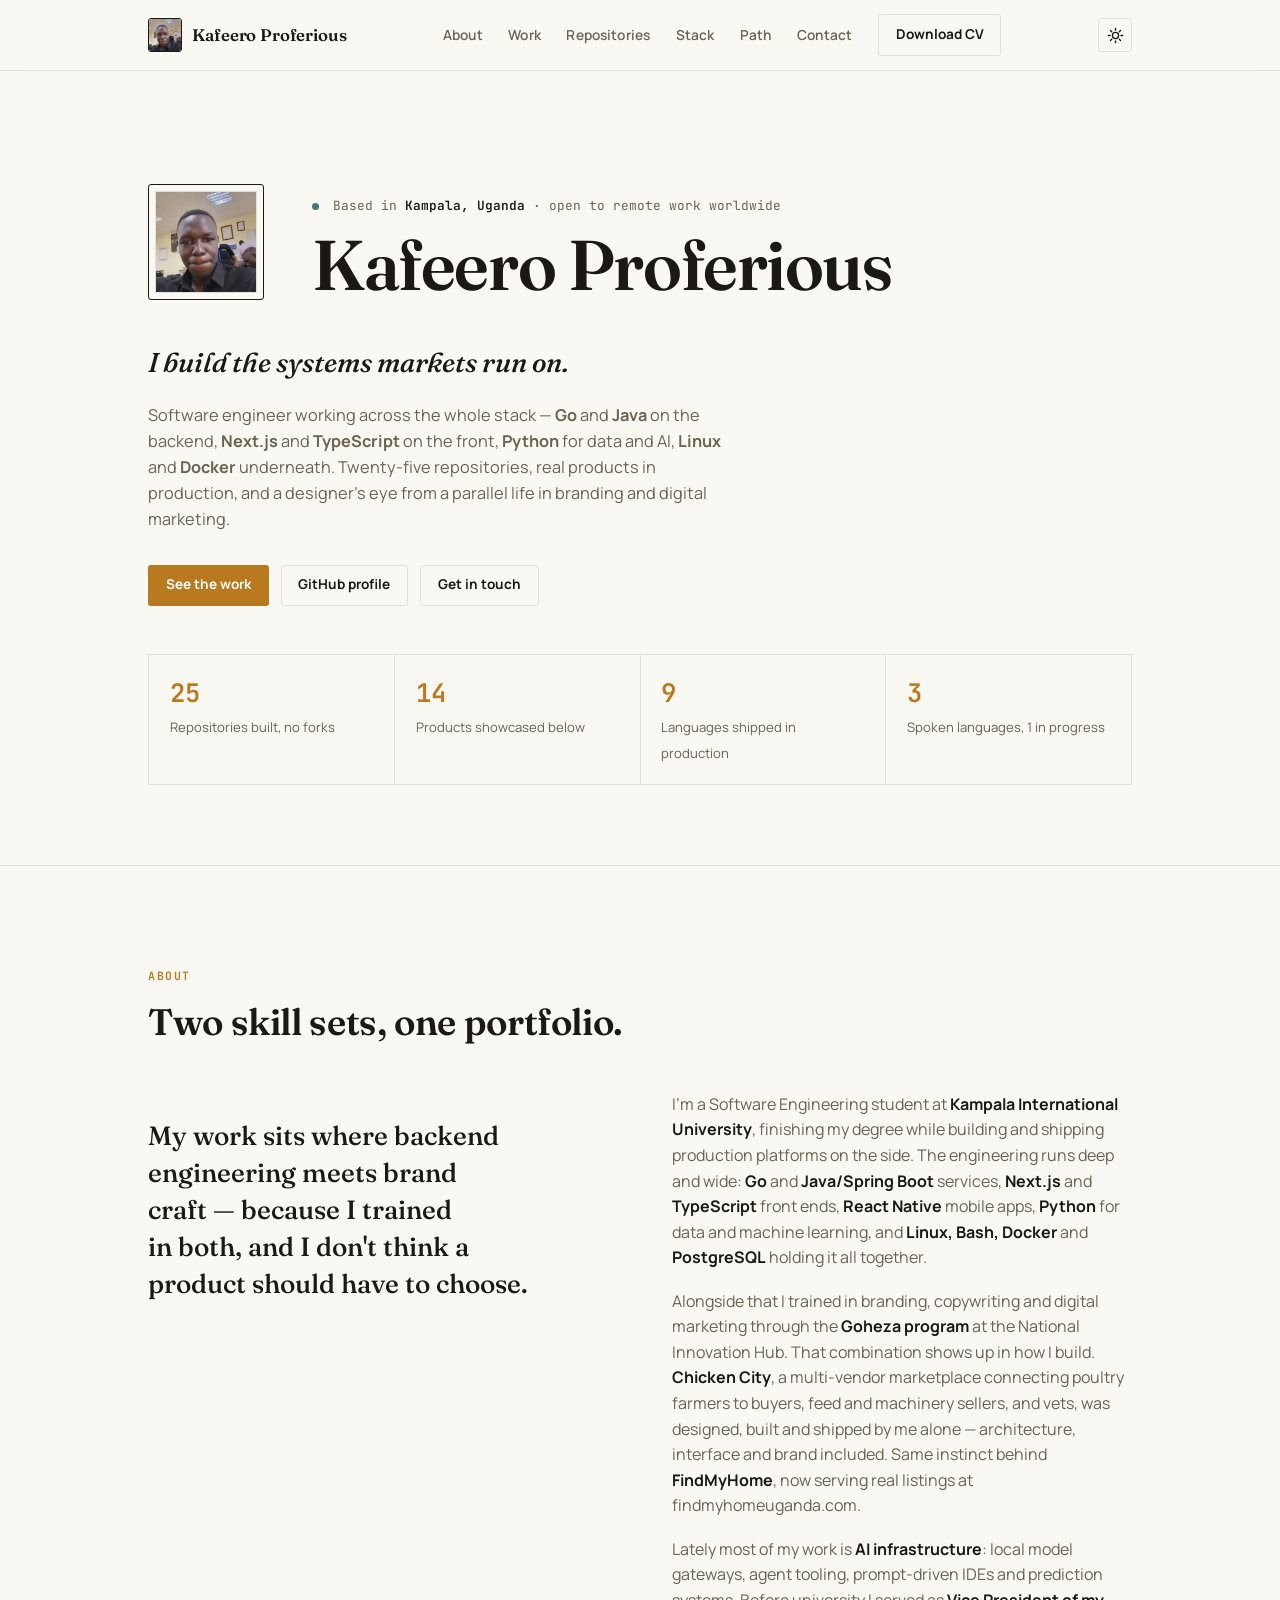
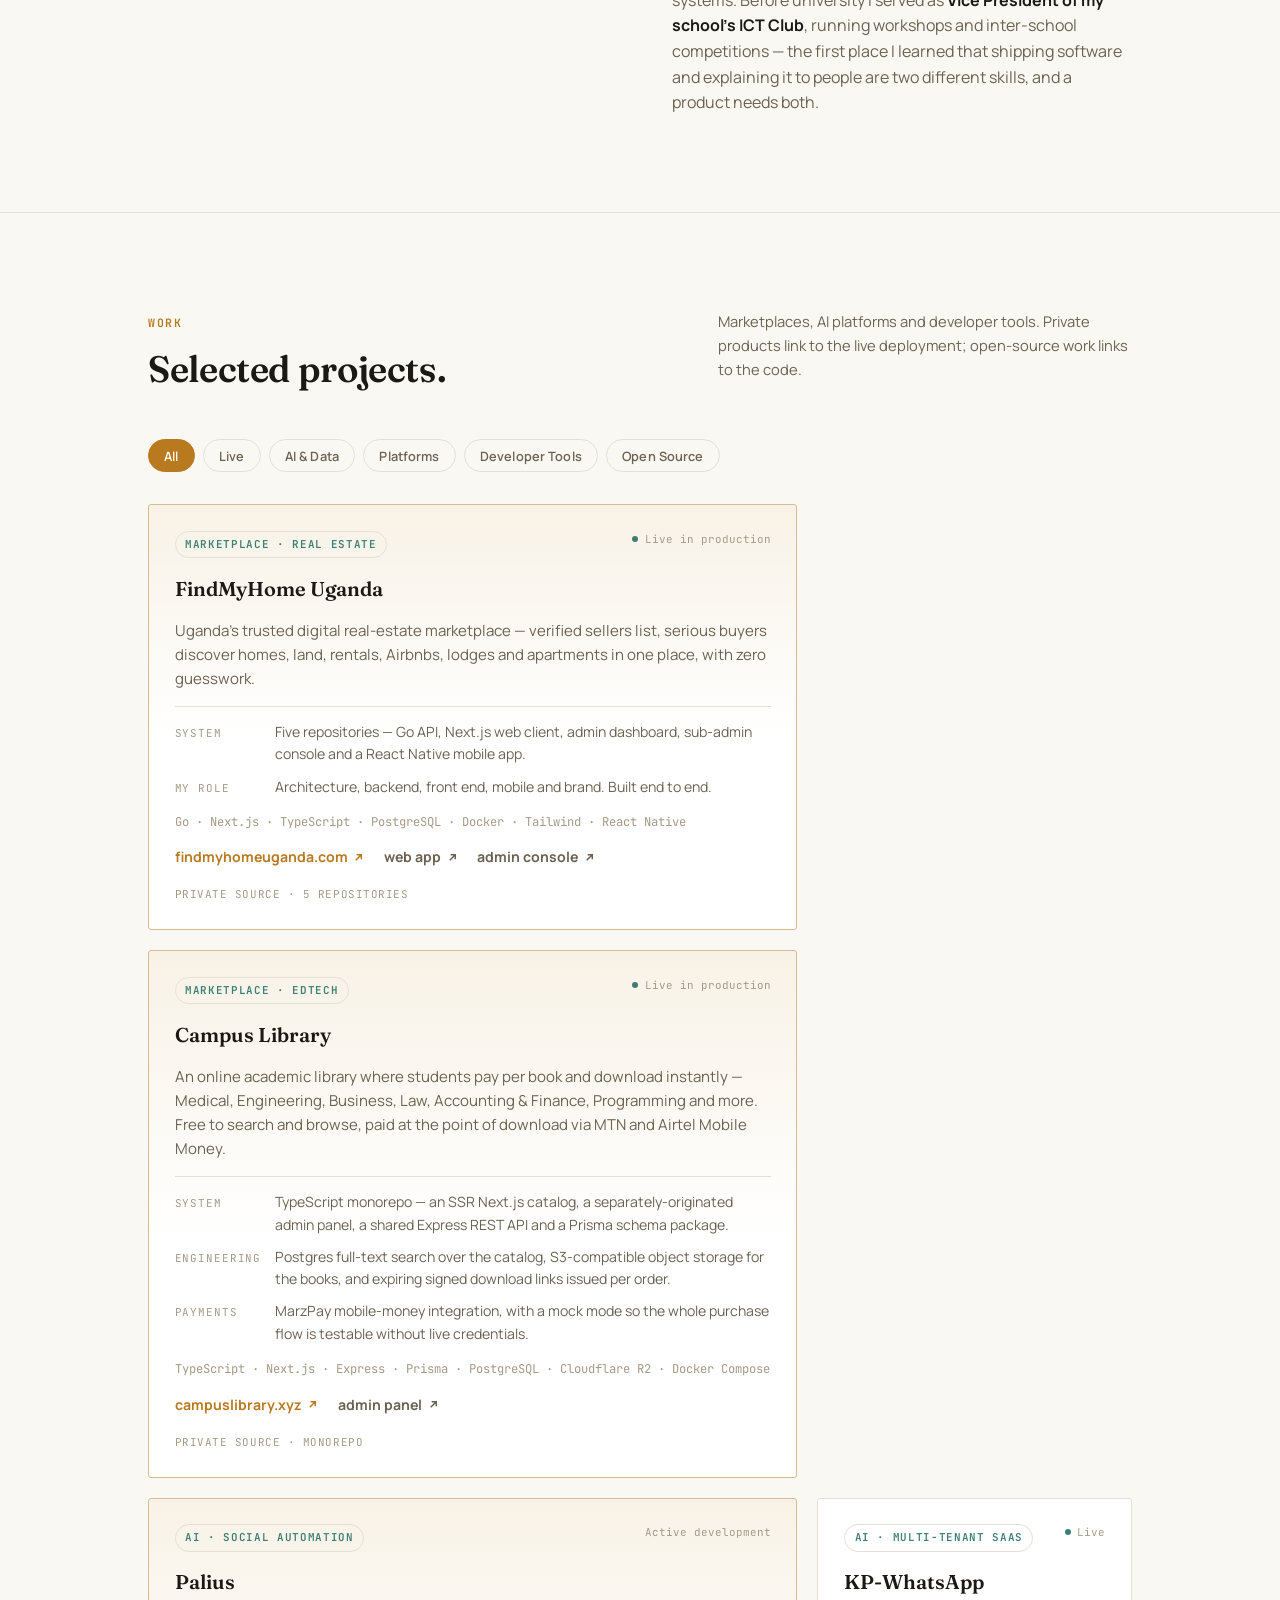
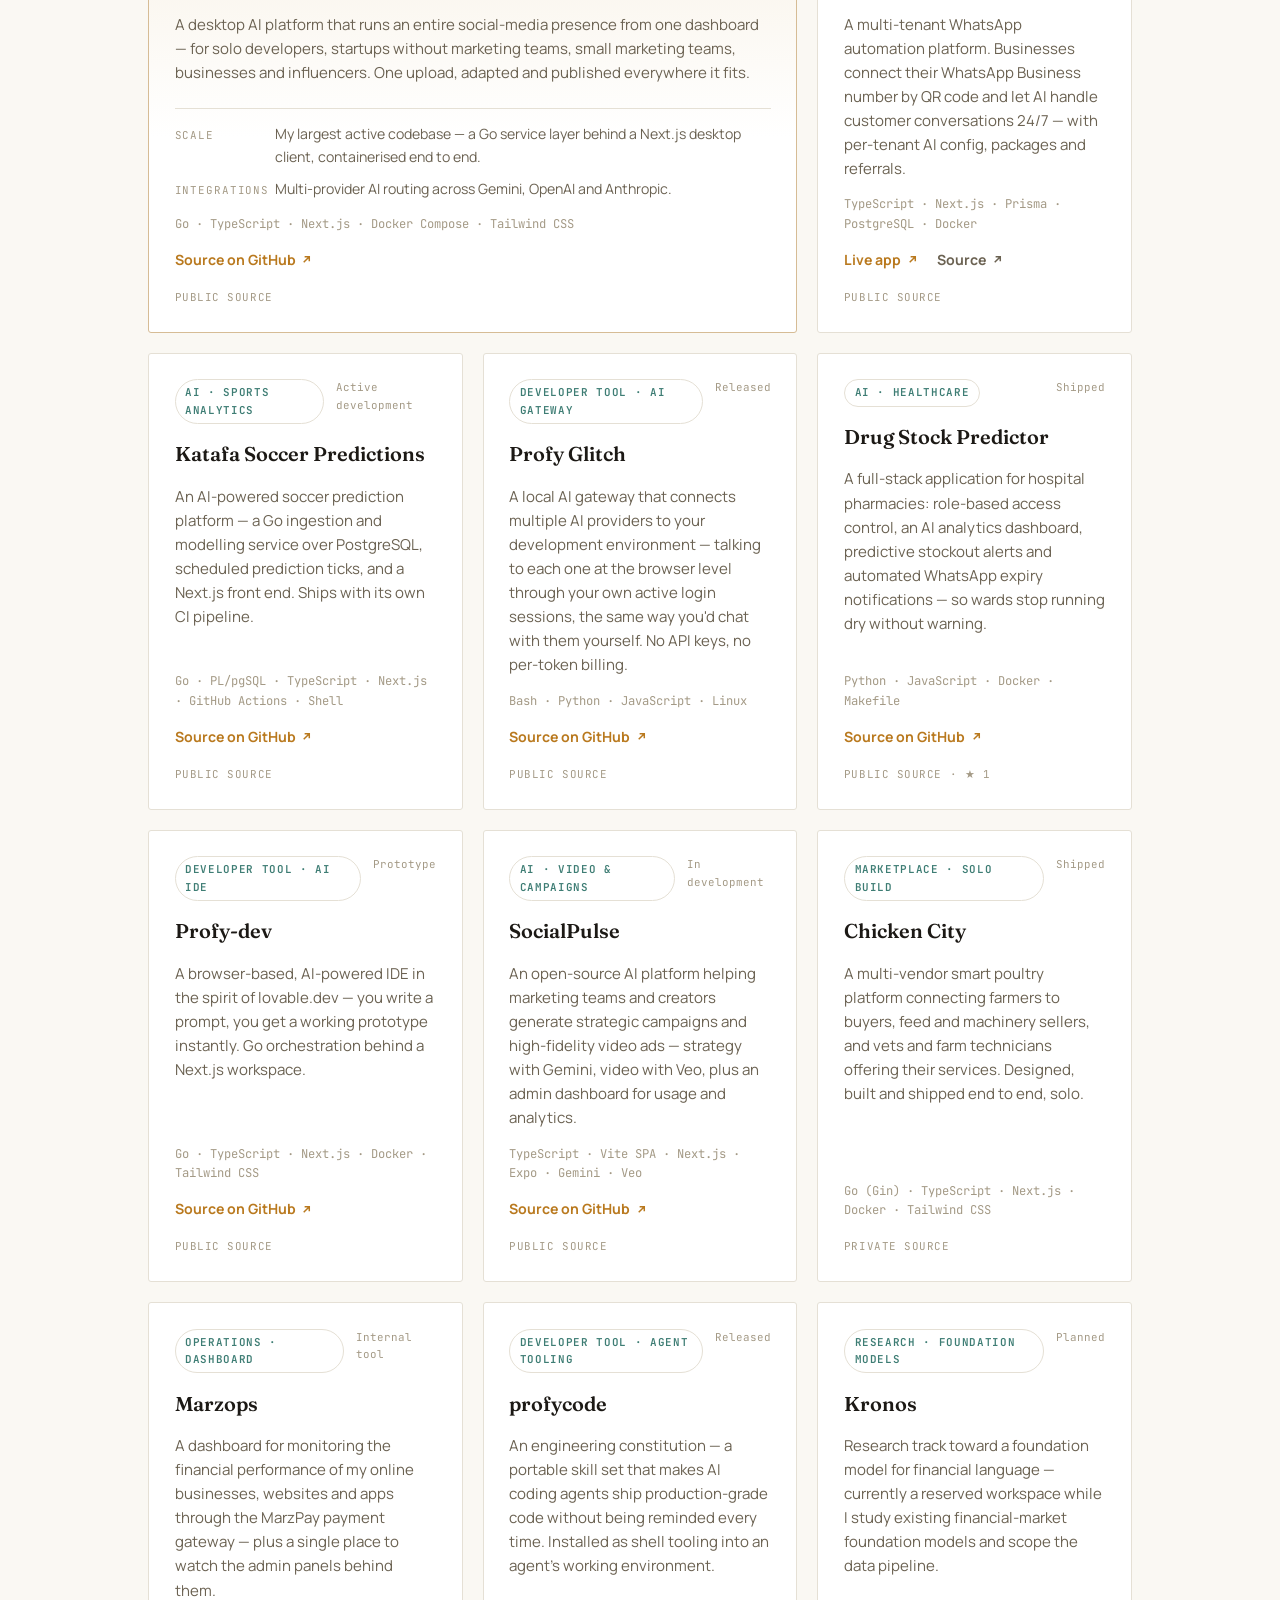
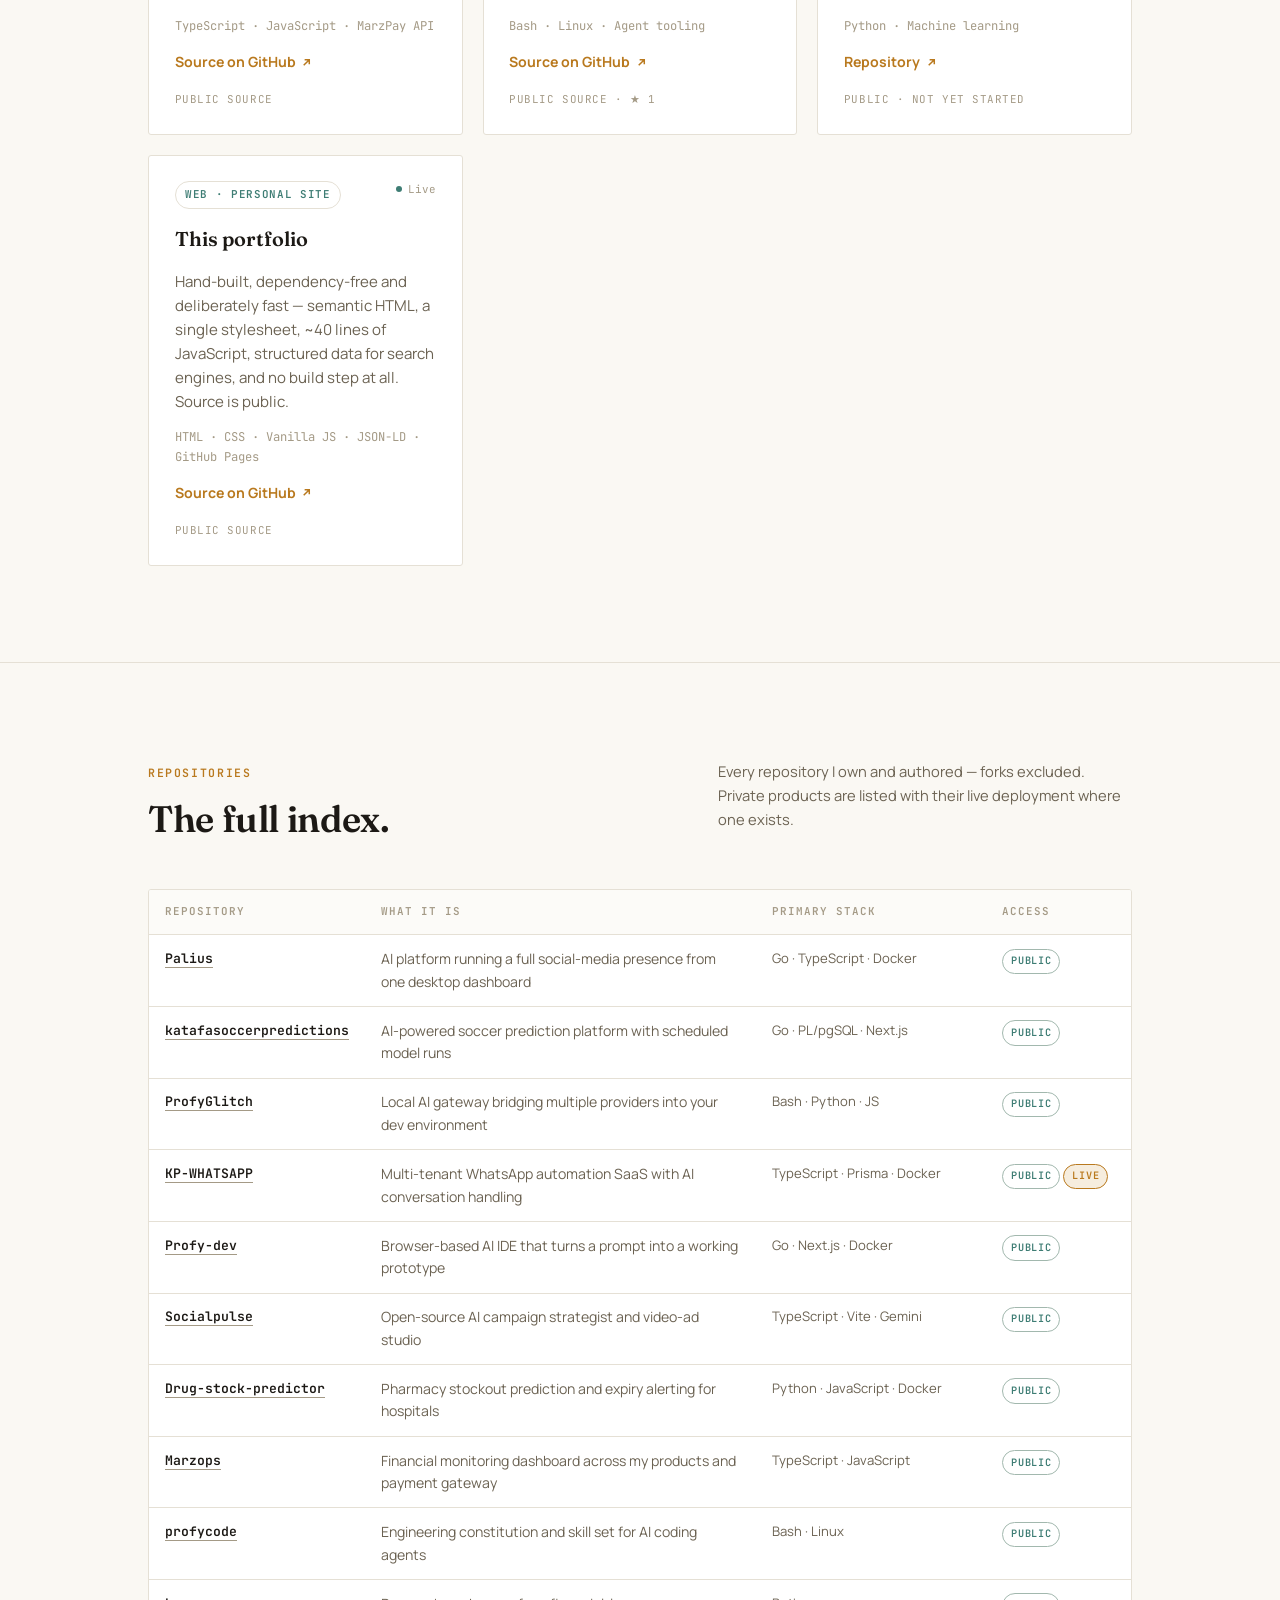
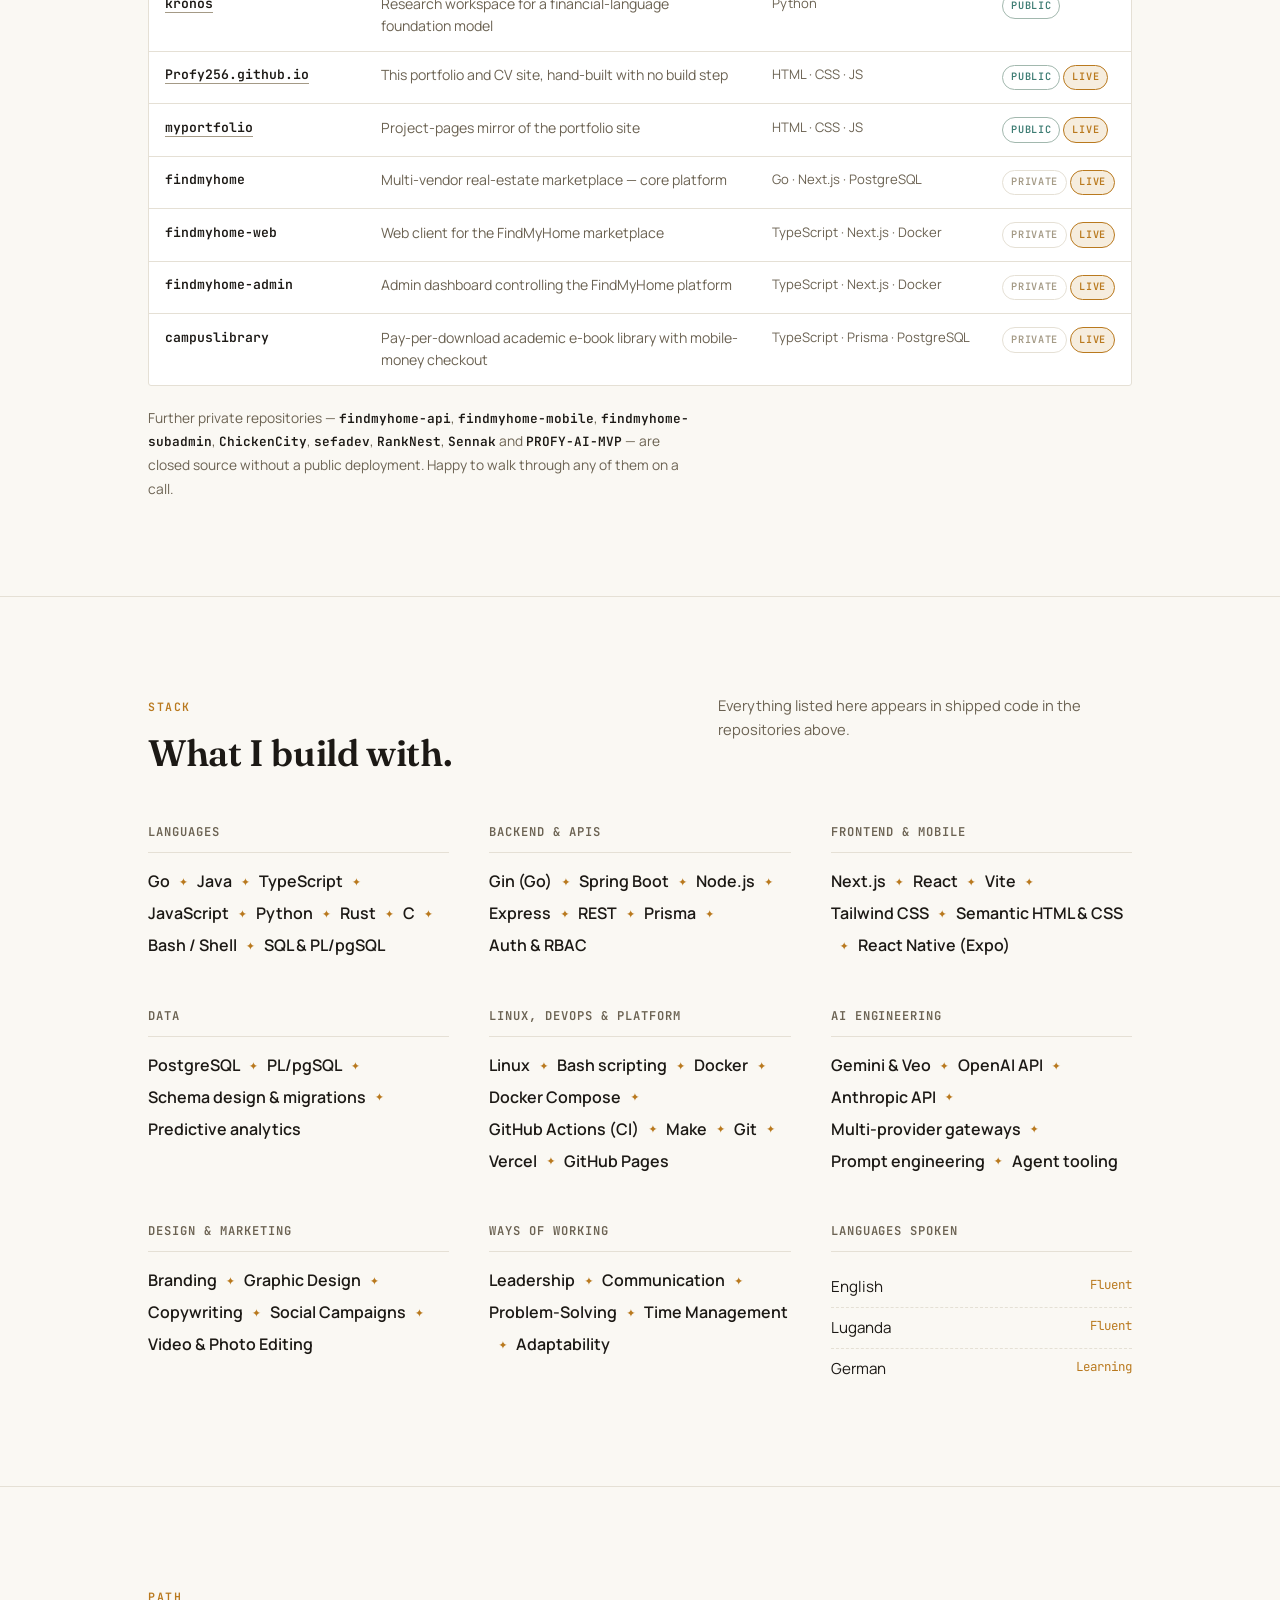
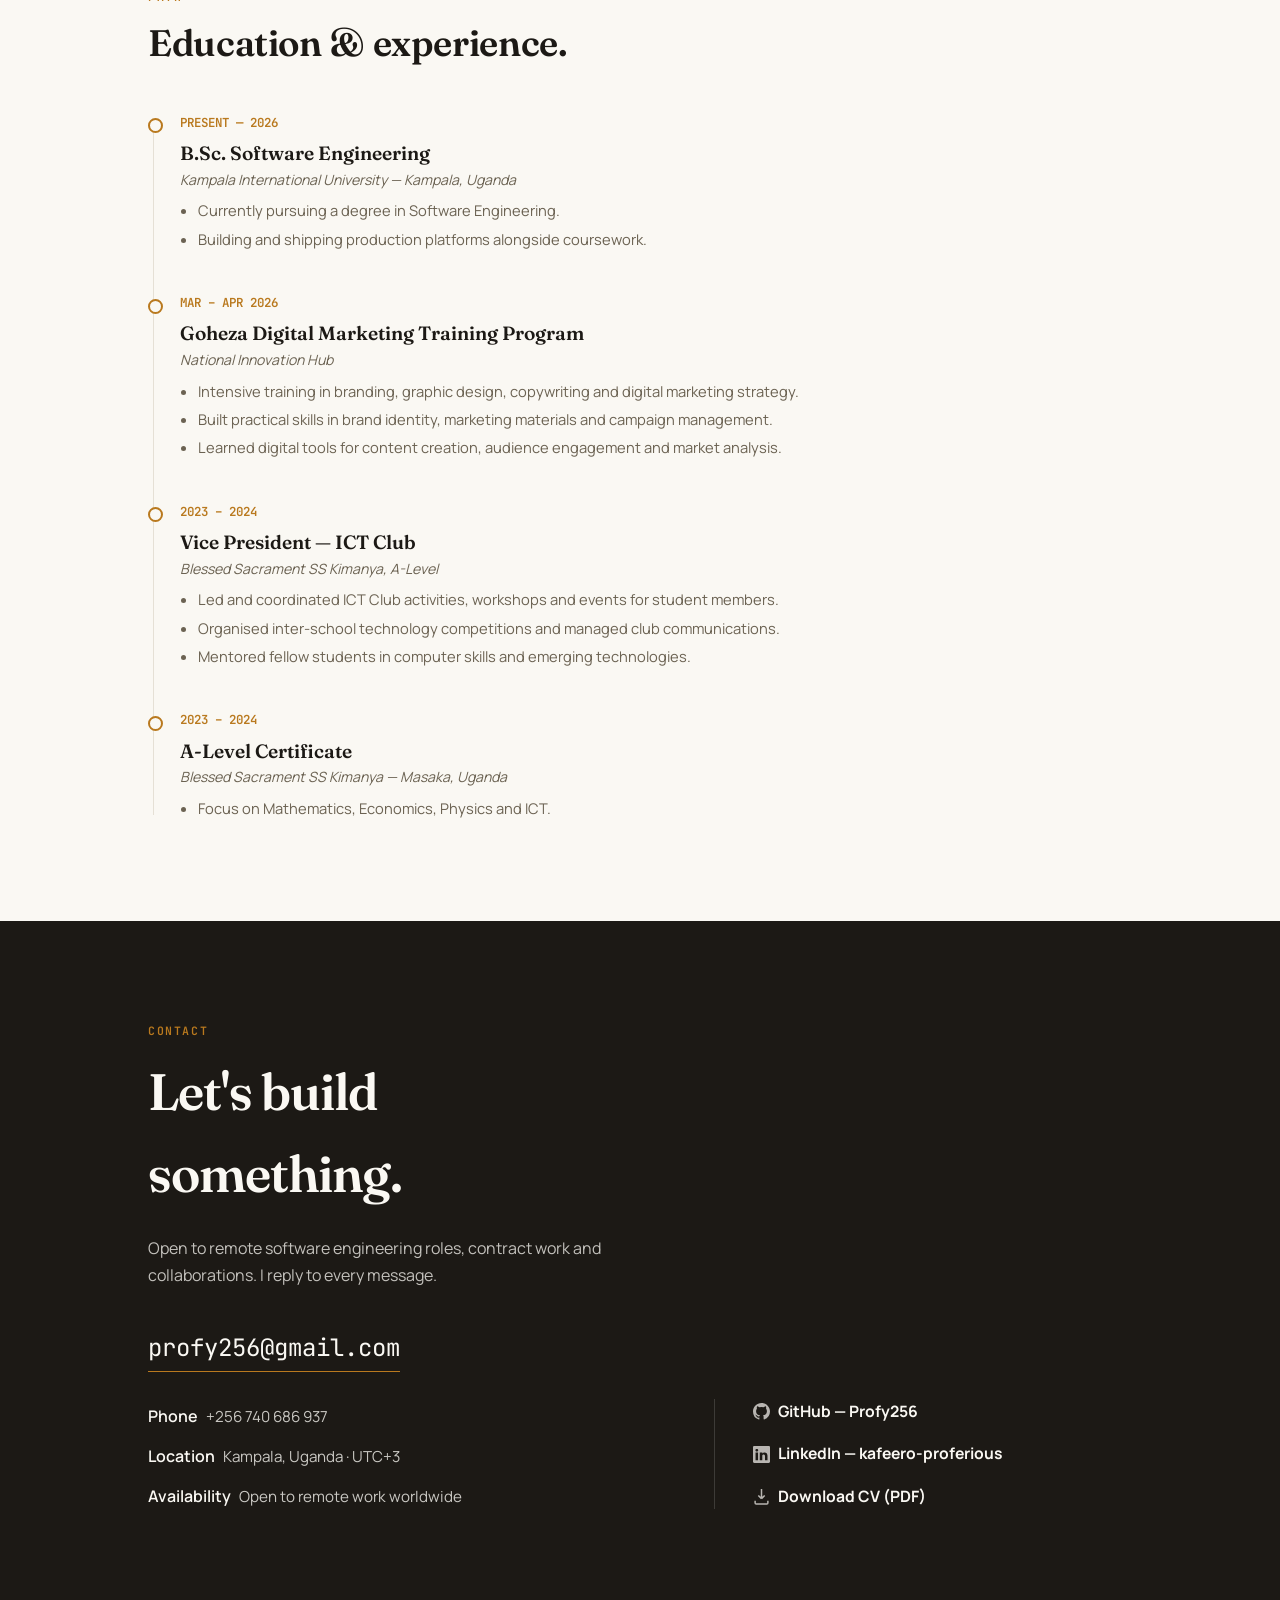
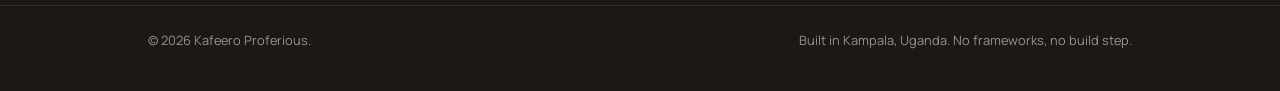
==== commit 005cc723: "Add Campus Library to the portfolio Campus Library was wrongly filtered out of the first pass: the G" ====
--- a/index.html
+++ b/index.html
@@ -135,7 +135,7 @@
 
       <div class="stat-row reveal">
         <div class="stat"><b>25</b><span>Repositories built, no forks</span></div>
-        <div class="stat"><b>13</b><span>Products showcased below</span></div>
+        <div class="stat"><b>14</b><span>Products showcased below</span></div>
         <div class="stat"><b>9</b><span>Languages shipped in production</span></div>
         <div class="stat"><b>3</b><span>Spoken languages, 1 in progress</span></div>
       </div>
@@ -206,7 +206,28 @@
           <span class="card__meta">Private source · 5 repositories</span>
         </article>
 
-        <!-- 2. Palius -->
+        <!-- 2. Campus Library -->
+        <article class="card card--feature reveal" data-cat="live platform">
+          <div class="card__top">
+            <span class="card__tag">Marketplace · EdTech</span>
+            <span class="card__status is-live">Live in production</span>
+          </div>
+          <h3>Campus Library</h3>
+          <p>An online academic library where students pay per book and download instantly — Medical, Engineering, Business, Law, Accounting &amp; Finance, Programming and more. Free to search and browse, paid at the point of download via MTN and Airtel Mobile Money.</p>
+          <dl class="card__facts">
+            <div><dt>System</dt><dd>TypeScript monorepo — an SSR Next.js catalog, a separately-originated admin panel, a shared Express REST API and a Prisma schema package.</dd></div>
+            <div><dt>Engineering</dt><dd>Postgres full-text search over the catalog, S3-compatible object storage for the books, and expiring signed download links issued per order.</dd></div>
+            <div><dt>Payments</dt><dd>MarzPay mobile-money integration, with a mock mode so the whole purchase flow is testable without live credentials.</dd></div>
+          </dl>
+          <span class="card__stack">TypeScript · Next.js · Express · Prisma · PostgreSQL · Cloudflare R2 · Docker Compose</span>
+          <div class="card__links">
+            <a href="https://www.campuslibrary.xyz" target="_blank" rel="noopener" class="card__link">campuslibrary.xyz<svg width="13" height="13" viewBox="0 0 14 14" fill="none" stroke="currentColor" stroke-width="1.6"><path d="M4 10L10 4M5 4h5v5"/></svg></a>
+            <a href="https://admin.campuslibrary.xyz" target="_blank" rel="noopener" class="card__link card__link--muted">admin panel<svg width="13" height="13" viewBox="0 0 14 14" fill="none" stroke="currentColor" stroke-width="1.6"><path d="M4 10L10 4M5 4h5v5"/></svg></a>
+          </div>
+          <span class="card__meta">Private source · monorepo</span>
+        </article>
+
+        <!-- 3. Palius -->
         <article class="card card--feature reveal" data-cat="ai oss">
           <div class="card__top">
             <span class="card__tag">AI · Social Automation</span>
@@ -225,7 +246,7 @@
           <span class="card__meta">Public source</span>
         </article>
 
-        <!-- 3. KP-WhatsApp -->
+        <!-- 4. KP-WhatsApp -->
         <article class="card reveal" data-cat="live ai platform oss">
           <div class="card__top">
             <span class="card__tag">AI · Multi-tenant SaaS</span>
@@ -241,7 +262,7 @@
           <span class="card__meta">Public source</span>
         </article>
 
-        <!-- 4. Katafa -->
+        <!-- 5. Katafa -->
         <article class="card reveal" data-cat="ai oss">
           <div class="card__top">
             <span class="card__tag">AI · Sports Analytics</span>
@@ -256,7 +277,7 @@
           <span class="card__meta">Public source</span>
         </article>
 
-        <!-- 5. Profy Glitch -->
+        <!-- 6. Profy Glitch -->
         <article class="card reveal" data-cat="devtool ai oss">
           <div class="card__top">
             <span class="card__tag">Developer Tool · AI Gateway</span>
@@ -271,7 +292,7 @@
           <span class="card__meta">Public source</span>
         </article>
 
-        <!-- 6. Drug Stock Predictor -->
+        <!-- 7. Drug Stock Predictor -->
         <article class="card reveal" data-cat="ai oss">
           <div class="card__top">
             <span class="card__tag">AI · Healthcare</span>
@@ -286,7 +307,7 @@
           <span class="card__meta">Public source · ★ 1</span>
         </article>
 
-        <!-- 7. Profy-dev -->
+        <!-- 8. Profy-dev -->
         <article class="card reveal" data-cat="devtool ai oss">
           <div class="card__top">
             <span class="card__tag">Developer Tool · AI IDE</span>
@@ -301,7 +322,7 @@
           <span class="card__meta">Public source</span>
         </article>
 
-        <!-- 8. SocialPulse -->
+        <!-- 9. SocialPulse -->
         <article class="card reveal" data-cat="ai oss">
           <div class="card__top">
             <span class="card__tag">AI · Video &amp; Campaigns</span>
@@ -316,7 +337,7 @@
           <span class="card__meta">Public source</span>
         </article>
 
-        <!-- 9. Chicken City -->
+        <!-- 10. Chicken City -->
         <article class="card reveal" data-cat="platform">
           <div class="card__top">
             <span class="card__tag">Marketplace · Solo Build</span>
@@ -328,7 +349,7 @@
           <span class="card__meta">Private source</span>
         </article>
 
-        <!-- 10. Marzops -->
+        <!-- 11. Marzops -->
         <article class="card reveal" data-cat="devtool oss">
           <div class="card__top">
             <span class="card__tag">Operations · Dashboard</span>
@@ -343,7 +364,7 @@
           <span class="card__meta">Public source</span>
         </article>
 
-        <!-- 11. profycode -->
+        <!-- 12. profycode -->
         <article class="card reveal" data-cat="devtool oss">
           <div class="card__top">
             <span class="card__tag">Developer Tool · Agent Tooling</span>
@@ -358,7 +379,7 @@
           <span class="card__meta">Public source · ★ 1</span>
         </article>
 
-        <!-- 12. Kronos -->
+        <!-- 13. Kronos -->
         <article class="card reveal" data-cat="ai oss">
           <div class="card__top">
             <span class="card__tag">Research · Foundation Models</span>
@@ -373,7 +394,7 @@
           <span class="card__meta">Public · not yet started</span>
         </article>
 
-        <!-- 13. This site -->
+        <!-- 14. This site -->
         <article class="card reveal" data-cat="oss">
           <div class="card__top">
             <span class="card__tag">Web · Personal Site</span>
@@ -426,10 +447,11 @@
             <tr><th scope="row">findmyhome</th><td>Multi-vendor real-estate marketplace — core platform</td><td>Go · Next.js · PostgreSQL</td><td><span class="pill pill--priv">Private</span> <a class="pill pill--live" href="https://www.findmyhomeuganda.com" target="_blank" rel="noopener">Live</a></td></tr>
             <tr><th scope="row">findmyhome-web</th><td>Web client for the FindMyHome marketplace</td><td>TypeScript · Next.js · Docker</td><td><span class="pill pill--priv">Private</span> <a class="pill pill--live" href="https://findmyhome-delta.vercel.app" target="_blank" rel="noopener">Live</a></td></tr>
             <tr><th scope="row">findmyhome-admin</th><td>Admin dashboard controlling the FindMyHome platform</td><td>TypeScript · Next.js · Docker</td><td><span class="pill pill--priv">Private</span> <a class="pill pill--live" href="https://findmyhome-admin.vercel.app" target="_blank" rel="noopener">Live</a></td></tr>
+            <tr><th scope="row">campuslibrary</th><td>Pay-per-download academic e-book library with mobile-money checkout</td><td>TypeScript · Prisma · PostgreSQL</td><td><span class="pill pill--priv">Private</span> <a class="pill pill--live" href="https://www.campuslibrary.xyz" target="_blank" rel="noopener">Live</a></td></tr>
           </tbody>
         </table>
       </div>
-      <p class="repos__foot reveal">Further private repositories — <b>findmyhome-api</b>, <b>findmyhome-mobile</b>, <b>findmyhome-subadmin</b>, <b>ChickenCity</b>, <b>sefadev</b>, <b>campuslibrary</b>, <b>RankNest</b>, <b>Sennak</b> and <b>PROFY-AI-MVP</b> — are closed source without a public deployment. Happy to walk through any of them on a call.</p>
+      <p class="repos__foot reveal">Further private repositories — <b>findmyhome-api</b>, <b>findmyhome-mobile</b>, <b>findmyhome-subadmin</b>, <b>ChickenCity</b>, <b>sefadev</b>, <b>RankNest</b>, <b>Sennak</b> and <b>PROFY-AI-MVP</b> — are closed source without a public deployment. Happy to walk through any of them on a call.</p>
     </div>
   </section>
 
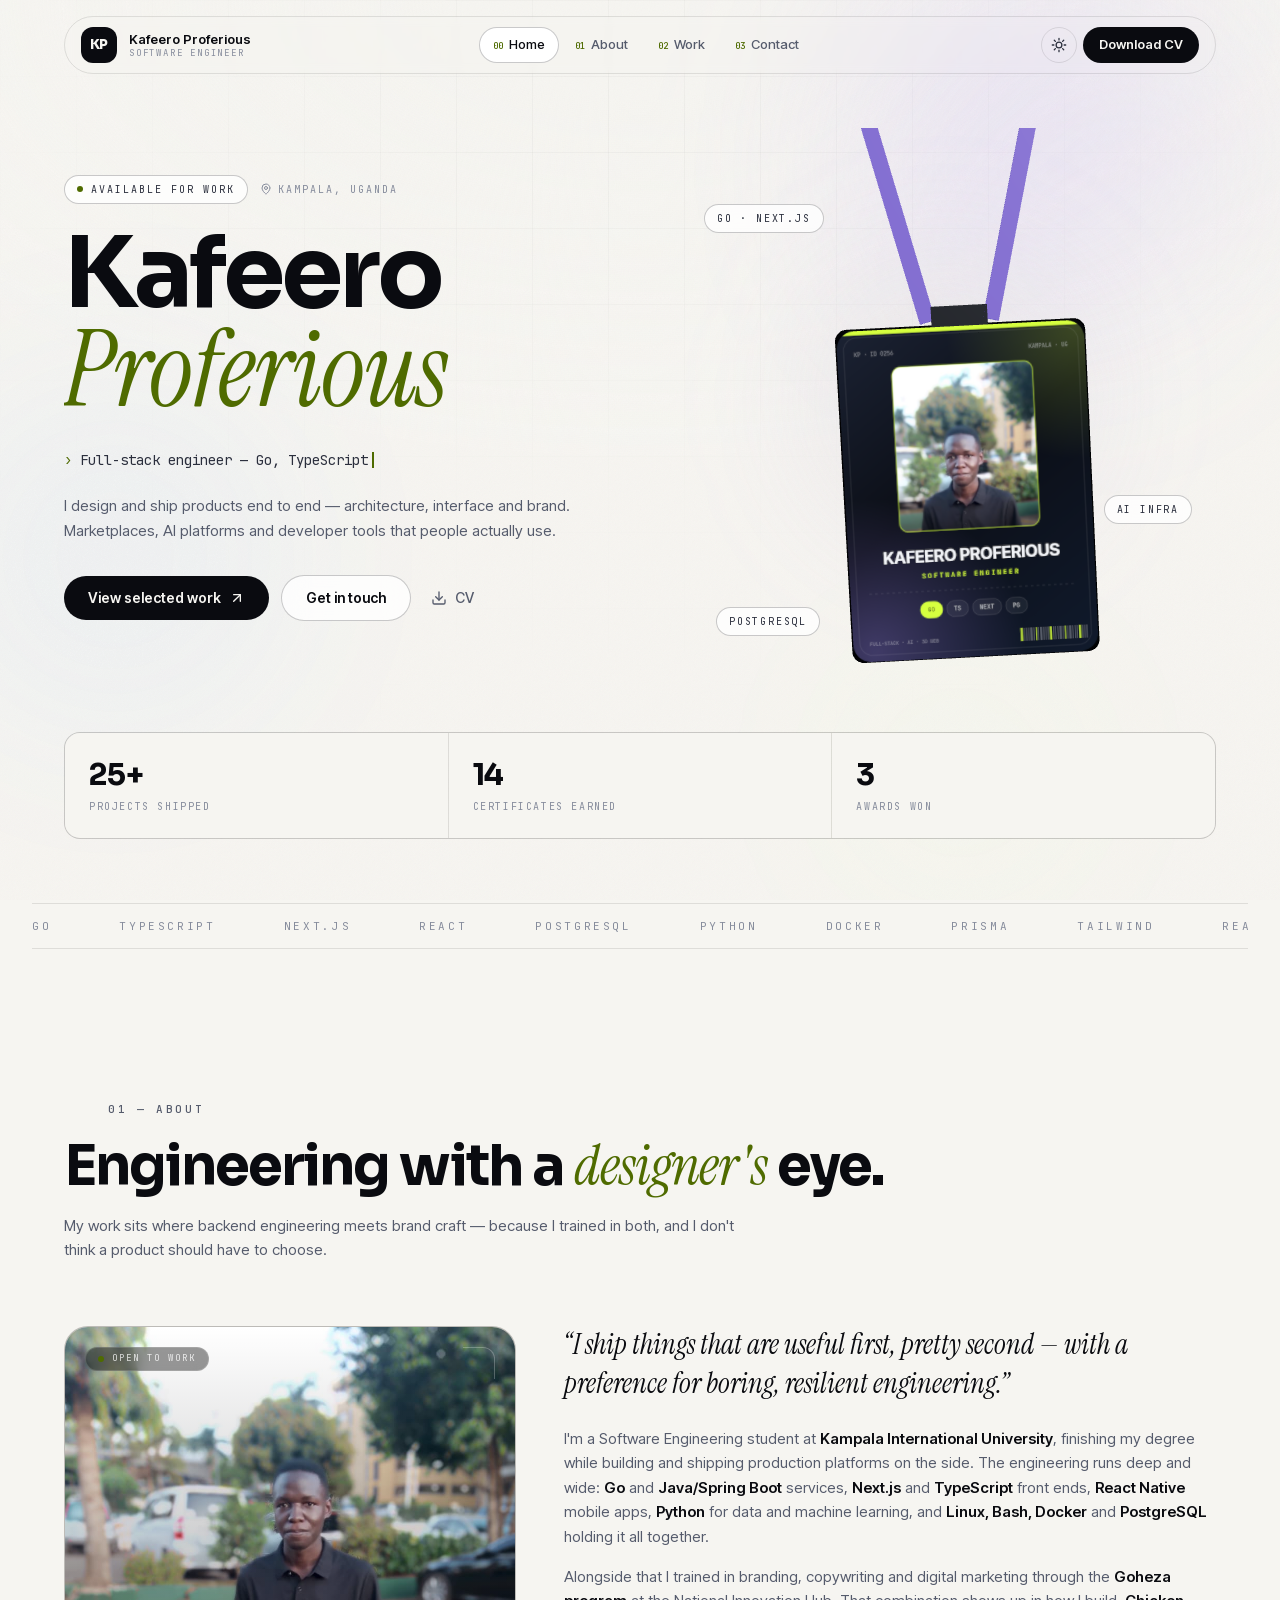
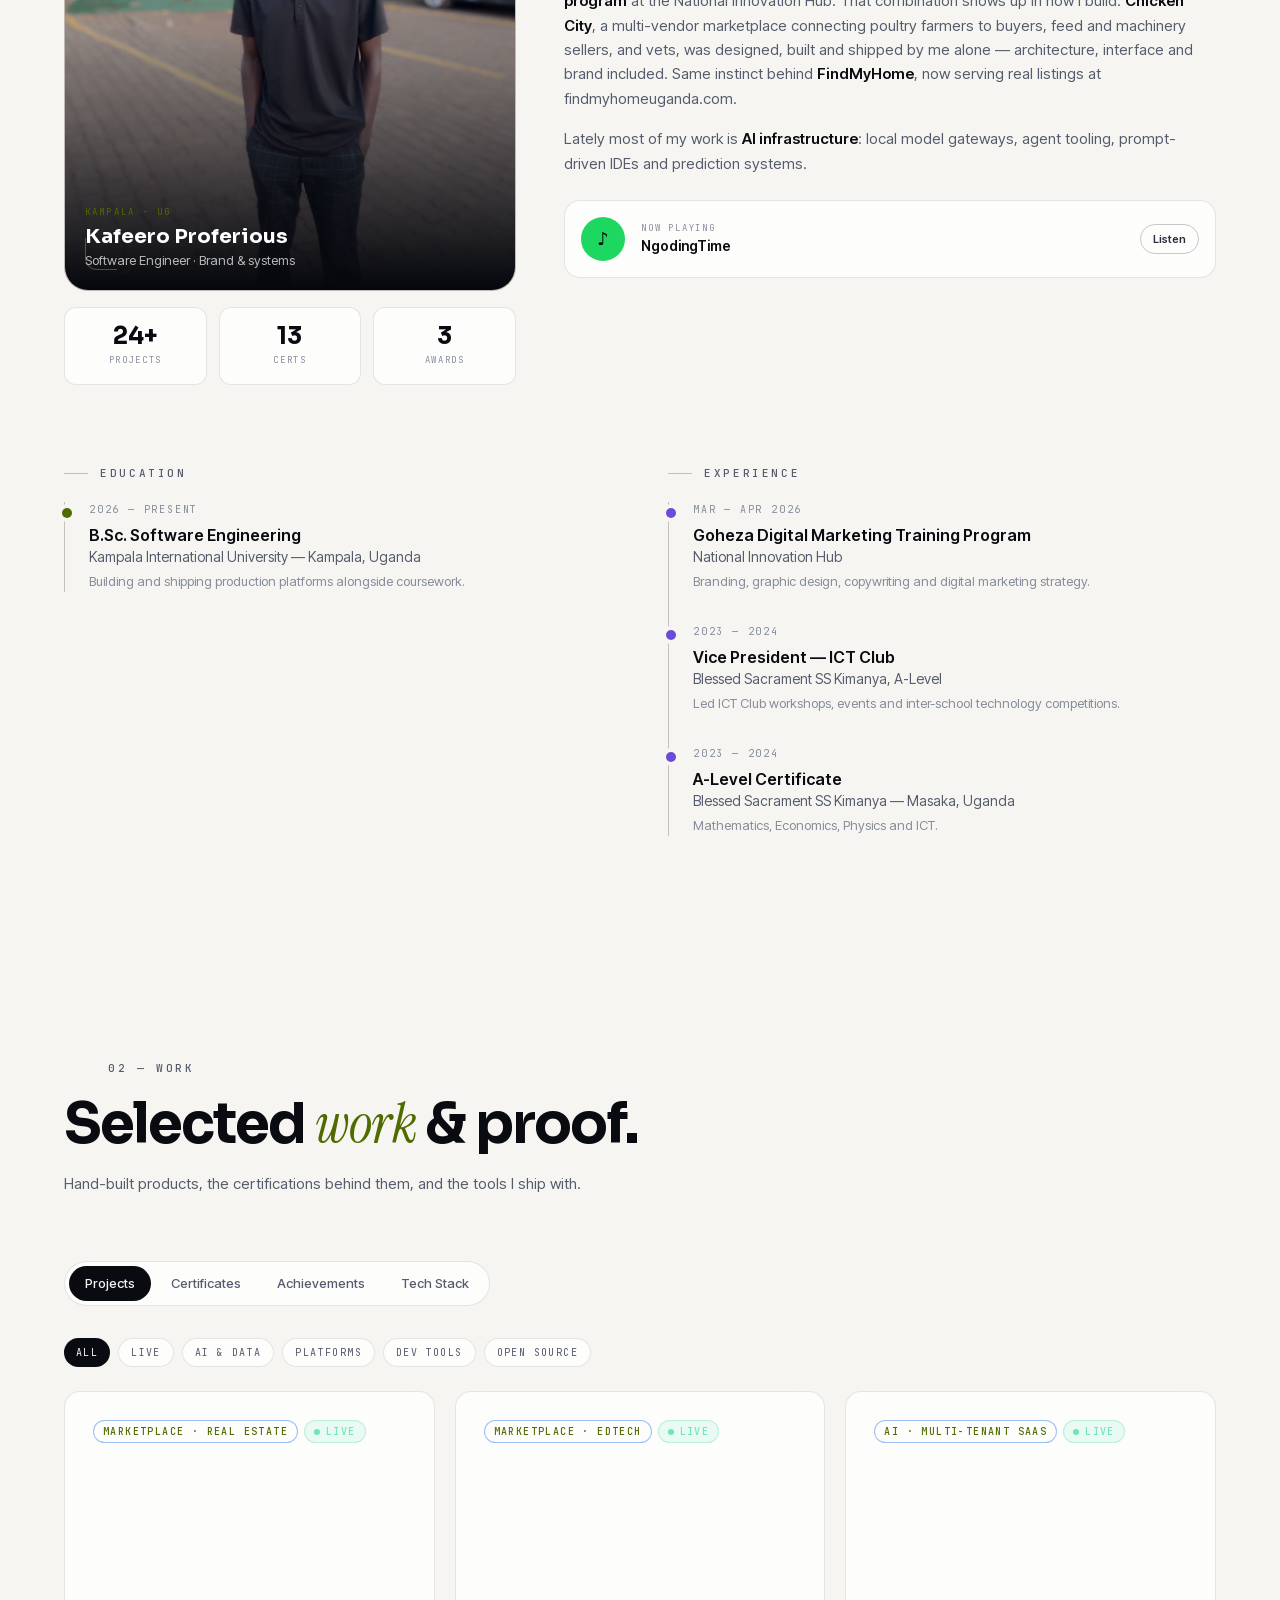
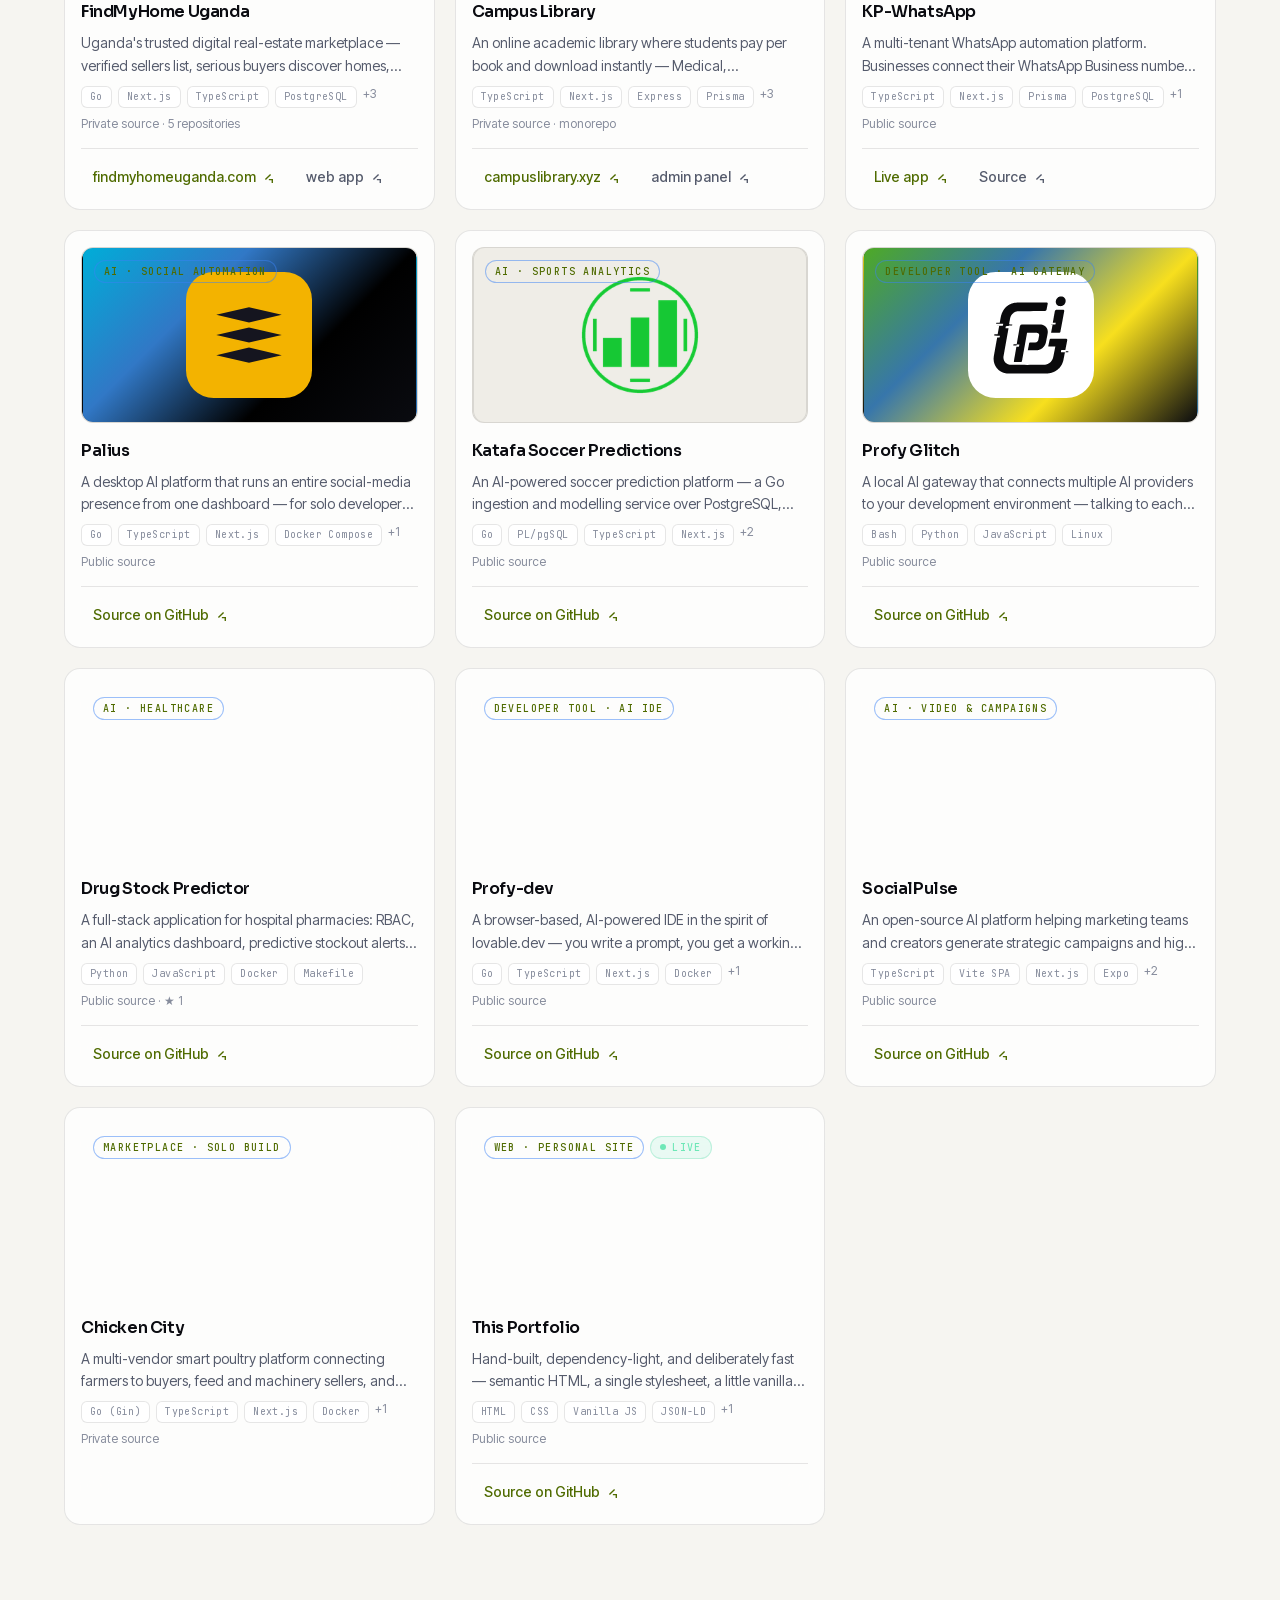
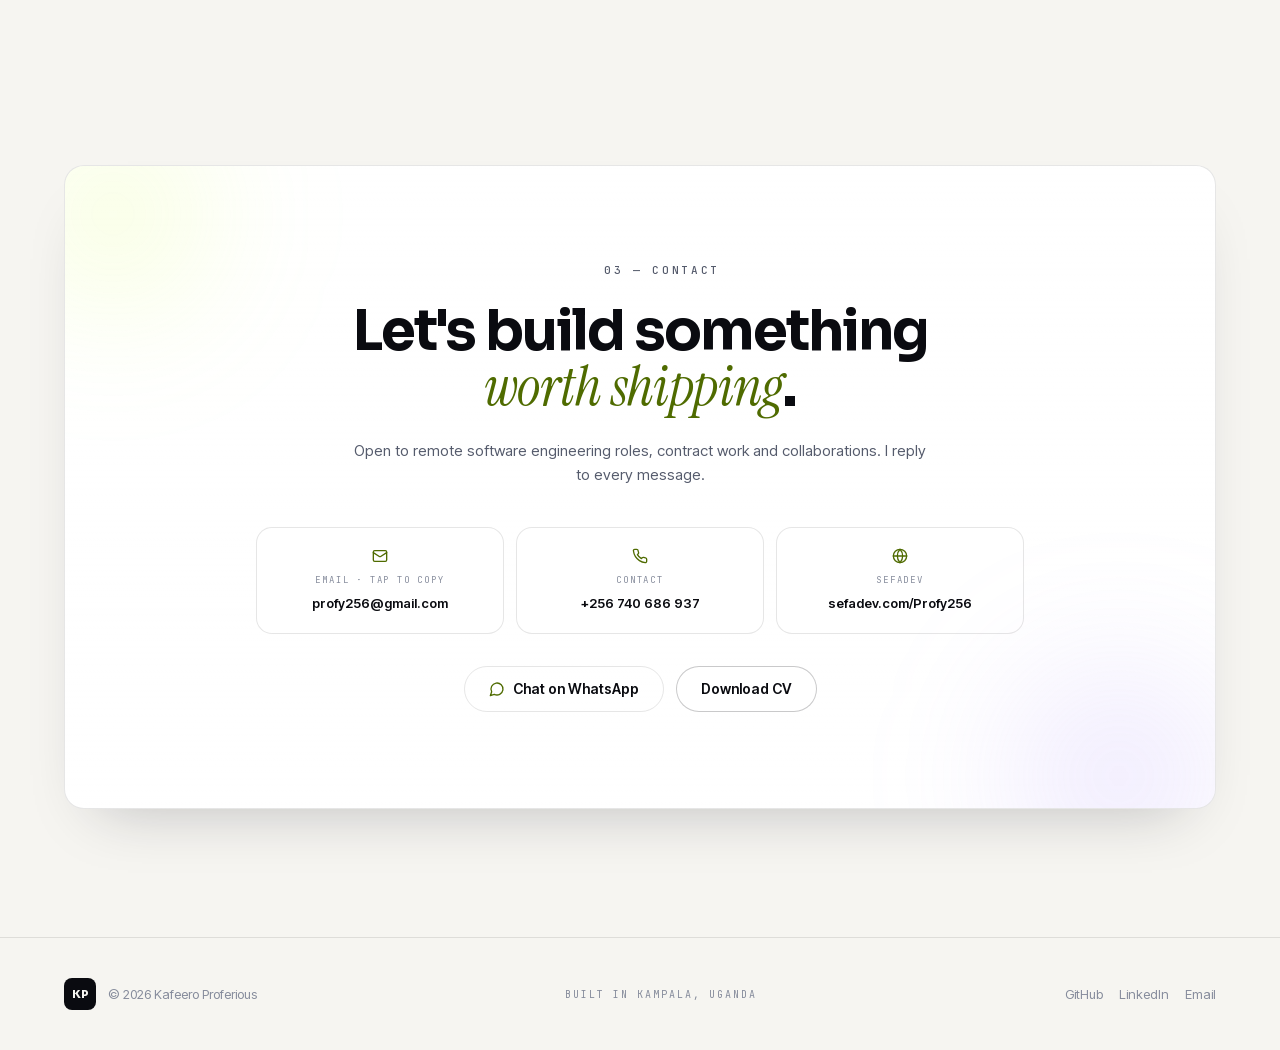
==== commit eca33742: "Deploy Next.js portfolio static export" ====
--- a/index.html
+++ b/index.html
@@ -1,682 +1 @@
-<!DOCTYPE html>
-<html lang="en">
-<head>
-<meta charset="UTF-8" />
-<meta name="viewport" content="width=device-width, initial-scale=1.0" />
-<title>Kafeero Proferious — Software Engineer | Go, Next.js, AI Platforms</title>
-<meta name="description" content="Kafeero Proferious — software engineer in Kampala, Uganda. I build production marketplaces, AI platforms and developer tools with Go, TypeScript, Next.js, Python and PostgreSQL. 25 repositories, live deployments, open source." />
-<meta name="author" content="Kafeero Proferious" />
-<meta name="keywords" content="Kafeero Proferious, software engineer Uganda, Go developer, Next.js developer, AI platforms, full-stack engineer Kampala, backend engineer" />
-<link rel="canonical" href="https://profy256.github.io/" />
-<meta name="theme-color" content="#b9791e" media="(prefers-color-scheme: light)" />
-<meta name="theme-color" content="#131110" media="(prefers-color-scheme: dark)" />
-
-<!-- Open Graph / social -->
-<meta property="og:type" content="website" />
-<meta property="og:url" content="https://profy256.github.io/" />
-<meta property="og:title" content="Kafeero Proferious — Software Engineer" />
-<meta property="og:description" content="I build the systems markets run on. Production marketplaces, AI platforms and developer tools in Go, TypeScript, Next.js and Python." />
-<meta property="og:image" content="https://profy256.github.io/assets/img/kafeero-headshot.jpg" />
-<meta property="og:locale" content="en_US" />
-<meta name="twitter:card" content="summary_large_image" />
-<meta name="twitter:title" content="Kafeero Proferious — Software Engineer" />
-<meta name="twitter:description" content="I build the systems markets run on. Production marketplaces, AI platforms and developer tools." />
-<meta name="twitter:image" content="https://profy256.github.io/assets/img/kafeero-headshot.jpg" />
-
-<link rel="icon" href="data:image/svg+xml,%3Csvg xmlns='http://www.w3.org/2000/svg' viewBox='0 0 100 100'%3E%3Crect width='100' height='100' rx='14' fill='%23b9791e'/%3E%3Ctext x='50' y='68' font-size='58' font-family='Georgia,serif' font-style='italic' font-weight='600' fill='%23fff' text-anchor='middle'%3EKP%3C/text%3E%3C/svg%3E" />
-<link rel="preconnect" href="https://fonts.googleapis.com" />
-<link rel="preconnect" href="https://fonts.gstatic.com" crossorigin />
-<link rel="stylesheet" href="css/style.css" />
-
-<script>
-  // Applied before paint to avoid a theme flash.
-  try {
-    var t = localStorage.getItem('kp-theme');
-    if (t) document.documentElement.setAttribute('data-theme', t);
-  } catch (e) {}
-</script>
-
-<script type="application/ld+json">
-{
-  "@context": "https://schema.org",
-  "@graph": [
-    {
-      "@type": "Person",
-      "@id": "https://profy256.github.io/#person",
-      "name": "Kafeero Proferious",
-      "givenName": "Proferious",
-      "familyName": "Kafeero",
-      "jobTitle": "Software Engineer",
-      "email": "mailto:profy256@gmail.com",
-      "telephone": "+256740686937",
-      "url": "https://profy256.github.io/",
-      "image": "https://profy256.github.io/assets/img/kafeero-headshot.jpg",
-      "description": "Software engineer building production marketplaces, AI platforms and developer tools with Go, TypeScript, Next.js, Python and PostgreSQL.",
-      "address": { "@type": "PostalAddress", "addressLocality": "Kampala", "addressCountry": "UG" },
-      "alumniOf": [
-        { "@type": "CollegeOrUniversity", "name": "Kampala International University" },
-        { "@type": "EducationalOrganization", "name": "Blessed Sacrament SS Kimanya" }
-      ],
-      "knowsLanguage": ["English", "Luganda", "German"],
-      "knowsAbout": ["Go", "Java", "TypeScript", "JavaScript", "Python", "Rust", "C", "Bash", "SQL",
-        "Next.js", "React", "React Native", "Spring Boot", "Gin", "PostgreSQL", "Docker", "Linux",
-        "Distributed Systems", "REST APIs", "AI Engineering", "Branding", "Digital Marketing"],
-      "sameAs": [
-        "https://github.com/Profy256",
-        "https://www.linkedin.com/in/kafeero-proferious-31785b3a7"
-      ]
-    },
-    {
-      "@type": "WebSite",
-      "@id": "https://profy256.github.io/#website",
-      "url": "https://profy256.github.io/",
-      "name": "Kafeero Proferious — Portfolio",
-      "inLanguage": "en",
-      "publisher": { "@id": "https://profy256.github.io/#person" }
-    }
-  ]
-}
-</script>
-</head>
-<body>
-
-<a href="#main" class="skip-link">Skip to content</a>
-
-<header class="site-header">
-  <div class="wrap site-header__row">
-    <a href="#top" class="brand">
-      <img class="brand__mark" src="assets/img/kafeero-headshot.jpg" alt="" width="34" height="34" />
-      Kafeero Proferious
-    </a>
-    <nav class="main-nav" id="main-nav" aria-label="Primary">
-      <a href="#about">About</a>
-      <a href="#work">Work</a>
-      <a href="#repos">Repositories</a>
-      <a href="#toolkit">Stack</a>
-      <a href="#path">Path</a>
-      <a href="#contact">Contact</a>
-      <a href="assets/Kafeero-Proferious-CV.pdf" class="btn btn-ghost" download>Download CV</a>
-    </nav>
-    <div class="header-tools">
-      <button class="icon-btn" id="theme-toggle" aria-label="Switch colour theme" title="Switch colour theme">
-        <svg class="icon-sun" width="17" height="17" viewBox="0 0 20 20" fill="none" stroke="currentColor" stroke-width="1.6" stroke-linecap="round"><circle cx="10" cy="10" r="3.6"/><path d="M10 1.6v2M10 16.4v2M18.4 10h-2M3.6 10h-2M15.9 4.1l-1.4 1.4M5.5 14.5l-1.4 1.4M15.9 15.9l-1.4-1.4M5.5 5.5L4.1 4.1"/></svg>
-        <svg class="icon-moon" width="17" height="17" viewBox="0 0 20 20" fill="none" stroke="currentColor" stroke-width="1.6" stroke-linejoin="round"><path d="M17 11.7A7.4 7.4 0 0 1 8.3 3a7.4 7.4 0 1 0 8.7 8.7Z"/></svg>
-      </button>
-      <button class="nav-toggle" id="nav-toggle" aria-label="Toggle navigation" aria-expanded="false" aria-controls="main-nav">
-        <svg width="18" height="18" viewBox="0 0 18 18" fill="none" stroke="currentColor" stroke-width="1.6"><path d="M2 4.5h14M2 9h14M2 13.5h14"/></svg>
-      </button>
-    </div>
-  </div>
-</header>
-
-<main id="main">
-
-  <!-- HERO -->
-  <section class="hero" id="top">
-    <div class="wrap">
-      <div class="hero__top reveal">
-        <div class="hero__mark">
-          <img src="assets/img/kafeero-headshot.jpg" alt="Portrait of Kafeero Proferious" width="96" height="96" />
-        </div>
-        <div>
-          <p class="hero__location"><span class="pulse" aria-hidden="true"></span> Based in <b>Kampala, Uganda</b> · open to remote work worldwide</p>
-          <h1 class="hero__name">Kafeero Proferious</h1>
-        </div>
-      </div>
-
-      <p class="hero__tagline reveal">I build the systems markets run on.</p>
-      <p class="hero__sub reveal">Software engineer working across the whole stack — <strong>Go</strong> and <strong>Java</strong> on the backend, <strong>Next.js</strong> and <strong>TypeScript</strong> on the front, <strong>Python</strong> for data and AI, <strong>Linux</strong> and <strong>Docker</strong> underneath. Twenty-five repositories, real products in production, and a designer's eye from a parallel life in branding and digital marketing.</p>
-
-      <div class="hero__actions reveal">
-        <a href="#work" class="btn btn-primary">See the work</a>
-        <a href="https://github.com/Profy256" target="_blank" rel="noopener" class="btn btn-ghost">GitHub profile</a>
-        <a href="#contact" class="btn btn-ghost">Get in touch</a>
-      </div>
-
-      <div class="stat-row reveal">
-        <div class="stat"><b>25</b><span>Repositories built, no forks</span></div>
-        <div class="stat"><b>14</b><span>Products showcased below</span></div>
-        <div class="stat"><b>9</b><span>Languages shipped in production</span></div>
-        <div class="stat"><b>3</b><span>Spoken languages, 1 in progress</span></div>
-      </div>
-    </div>
-  </section>
-
-  <!-- ABOUT -->
-  <section id="about">
-    <div class="wrap">
-      <div class="section-head reveal">
-        <div>
-          <span class="eyebrow">About</span>
-          <h2>Two skill sets, one portfolio.</h2>
-        </div>
-      </div>
-
-      <div class="about__grid">
-        <p class="about__lede reveal">My work sits where backend engineering meets brand craft — because I trained in both, and I don't think a product should have to choose.</p>
-        <div class="about__body reveal">
-          <p>I'm a Software Engineering student at <strong>Kampala International University</strong>, finishing my degree while building and shipping production platforms on the side. The engineering runs deep and wide: <strong>Go</strong> and <strong>Java/Spring Boot</strong> services, <strong>Next.js</strong> and <strong>TypeScript</strong> front ends, <strong>React Native</strong> mobile apps, <strong>Python</strong> for data and machine learning, and <strong>Linux, Bash, Docker</strong> and <strong>PostgreSQL</strong> holding it all together.</p>
-          <p>Alongside that I trained in branding, copywriting and digital marketing through the <strong>Goheza program</strong> at the National Innovation Hub. That combination shows up in how I build. <strong>Chicken City</strong>, a multi-vendor marketplace connecting poultry farmers to buyers, feed and machinery sellers, and vets, was designed, built and shipped by me alone — architecture, interface and brand included. Same instinct behind <strong>FindMyHome</strong>, now serving real listings at findmyhomeuganda.com.</p>
-          <p>Lately most of my work is <strong>AI infrastructure</strong>: local model gateways, agent tooling, prompt-driven IDEs and prediction systems. Before university I served as <strong>Vice President of my school's ICT Club</strong>, running workshops and inter-school competitions — the first place I learned that shipping software and explaining it to people are two different skills, and a product needs both.</p>
-        </div>
-      </div>
-    </div>
-  </section>
-
-  <!-- WORK -->
-  <section id="work">
-    <div class="wrap">
-      <div class="section-head reveal">
-        <div>
-          <span class="eyebrow">Work</span>
-          <h2>Selected projects.</h2>
-        </div>
-        <p class="section-head__note">Marketplaces, AI platforms and developer tools. Private products link to the live deployment; open-source work links to the code.</p>
-      </div>
-
-      <div class="filters reveal" role="group" aria-label="Filter projects by category">
-        <button class="chip is-active" data-filter="all">All</button>
-        <button class="chip" data-filter="live">Live</button>
-        <button class="chip" data-filter="ai">AI &amp; Data</button>
-        <button class="chip" data-filter="platform">Platforms</button>
-        <button class="chip" data-filter="devtool">Developer Tools</button>
-        <button class="chip" data-filter="oss">Open Source</button>
-      </div>
-
-      <div class="work-grid" id="work-grid">
-
-        <!-- 1. FindMyHome -->
-        <article class="card card--feature reveal" data-cat="live platform">
-          <div class="card__top">
-            <span class="card__tag">Marketplace · Real Estate</span>
-            <span class="card__status is-live">Live in production</span>
-          </div>
-          <h3>FindMyHome Uganda</h3>
-          <p>Uganda's trusted digital real-estate marketplace — verified sellers list, serious buyers discover homes, land, rentals, Airbnbs, lodges and apartments in one place, with zero guesswork.</p>
-          <dl class="card__facts">
-            <div><dt>System</dt><dd>Five repositories — Go API, Next.js web client, admin dashboard, sub-admin console and a React Native mobile app.</dd></div>
-            <div><dt>My role</dt><dd>Architecture, backend, front end, mobile and brand. Built end to end.</dd></div>
-          </dl>
-          <span class="card__stack">Go · Next.js · TypeScript · PostgreSQL · Docker · Tailwind · React Native</span>
-          <div class="card__links">
-            <a href="https://www.findmyhomeuganda.com" target="_blank" rel="noopener" class="card__link">findmyhomeuganda.com<svg width="13" height="13" viewBox="0 0 14 14" fill="none" stroke="currentColor" stroke-width="1.6"><path d="M4 10L10 4M5 4h5v5"/></svg></a>
-            <a href="https://findmyhome-delta.vercel.app" target="_blank" rel="noopener" class="card__link card__link--muted">web app<svg width="13" height="13" viewBox="0 0 14 14" fill="none" stroke="currentColor" stroke-width="1.6"><path d="M4 10L10 4M5 4h5v5"/></svg></a>
-            <a href="https://findmyhome-admin.vercel.app" target="_blank" rel="noopener" class="card__link card__link--muted">admin console<svg width="13" height="13" viewBox="0 0 14 14" fill="none" stroke="currentColor" stroke-width="1.6"><path d="M4 10L10 4M5 4h5v5"/></svg></a>
-          </div>
-          <span class="card__meta">Private source · 5 repositories</span>
-        </article>
-
-        <!-- 2. Campus Library -->
-        <article class="card card--feature reveal" data-cat="live platform">
-          <div class="card__top">
-            <span class="card__tag">Marketplace · EdTech</span>
-            <span class="card__status is-live">Live in production</span>
-          </div>
-          <h3>Campus Library</h3>
-          <p>An online academic library where students pay per book and download instantly — Medical, Engineering, Business, Law, Accounting &amp; Finance, Programming and more. Free to search and browse, paid at the point of download via MTN and Airtel Mobile Money.</p>
-          <dl class="card__facts">
-            <div><dt>System</dt><dd>TypeScript monorepo — an SSR Next.js catalog, a separately-originated admin panel, a shared Express REST API and a Prisma schema package.</dd></div>
-            <div><dt>Engineering</dt><dd>Postgres full-text search over the catalog, S3-compatible object storage for the books, and expiring signed download links issued per order.</dd></div>
-            <div><dt>Payments</dt><dd>MarzPay mobile-money integration, with a mock mode so the whole purchase flow is testable without live credentials.</dd></div>
-          </dl>
-          <span class="card__stack">TypeScript · Next.js · Express · Prisma · PostgreSQL · Cloudflare R2 · Docker Compose</span>
-          <div class="card__links">
-            <a href="https://www.campuslibrary.xyz" target="_blank" rel="noopener" class="card__link">campuslibrary.xyz<svg width="13" height="13" viewBox="0 0 14 14" fill="none" stroke="currentColor" stroke-width="1.6"><path d="M4 10L10 4M5 4h5v5"/></svg></a>
-            <a href="https://admin.campuslibrary.xyz" target="_blank" rel="noopener" class="card__link card__link--muted">admin panel<svg width="13" height="13" viewBox="0 0 14 14" fill="none" stroke="currentColor" stroke-width="1.6"><path d="M4 10L10 4M5 4h5v5"/></svg></a>
-          </div>
-          <span class="card__meta">Private source · monorepo</span>
-        </article>
-
-        <!-- 3. Palius -->
-        <article class="card card--feature reveal" data-cat="ai oss">
-          <div class="card__top">
-            <span class="card__tag">AI · Social Automation</span>
-            <span class="card__status">Active development</span>
-          </div>
-          <h3>Palius</h3>
-          <p>A desktop AI platform that runs an entire social-media presence from one dashboard — for solo developers, startups without marketing teams, small marketing teams, businesses and influencers. One upload, adapted and published everywhere it fits.</p>
-          <dl class="card__facts">
-            <div><dt>Scale</dt><dd>My largest active codebase — a Go service layer behind a Next.js desktop client, containerised end to end.</dd></div>
-            <div><dt>Integrations</dt><dd>Multi-provider AI routing across Gemini, OpenAI and Anthropic.</dd></div>
-          </dl>
-          <span class="card__stack">Go · TypeScript · Next.js · Docker Compose · Tailwind CSS</span>
-          <div class="card__links">
-            <a href="https://github.com/Profy256/Palius" target="_blank" rel="noopener" class="card__link">Source on GitHub<svg width="13" height="13" viewBox="0 0 14 14" fill="none" stroke="currentColor" stroke-width="1.6"><path d="M4 10L10 4M5 4h5v5"/></svg></a>
-          </div>
-          <span class="card__meta">Public source</span>
-        </article>
-
-        <!-- 4. KP-WhatsApp -->
-        <article class="card reveal" data-cat="live ai platform oss">
-          <div class="card__top">
-            <span class="card__tag">AI · Multi-tenant SaaS</span>
-            <span class="card__status is-live">Live</span>
-          </div>
-          <h3>KP-WhatsApp</h3>
-          <p>A multi-tenant WhatsApp automation platform. Businesses connect their WhatsApp Business number by QR code and let AI handle customer conversations 24/7 — with per-tenant AI config, packages and referrals.</p>
-          <span class="card__stack">TypeScript · Next.js · Prisma · PostgreSQL · Docker</span>
-          <div class="card__links">
-            <a href="https://kp-whatsapp-frontend.vercel.app" target="_blank" rel="noopener" class="card__link">Live app<svg width="13" height="13" viewBox="0 0 14 14" fill="none" stroke="currentColor" stroke-width="1.6"><path d="M4 10L10 4M5 4h5v5"/></svg></a>
-            <a href="https://github.com/Profy256/KP-WHATSAPP" target="_blank" rel="noopener" class="card__link card__link--muted">Source<svg width="13" height="13" viewBox="0 0 14 14" fill="none" stroke="currentColor" stroke-width="1.6"><path d="M4 10L10 4M5 4h5v5"/></svg></a>
-          </div>
-          <span class="card__meta">Public source</span>
-        </article>
-
-        <!-- 5. Katafa -->
-        <article class="card reveal" data-cat="ai oss">
-          <div class="card__top">
-            <span class="card__tag">AI · Sports Analytics</span>
-            <span class="card__status">Active development</span>
-          </div>
-          <h3>Katafa Soccer Predictions</h3>
-          <p>An AI-powered soccer prediction platform — a Go ingestion and modelling service over PostgreSQL, scheduled prediction ticks, and a Next.js front end. Ships with its own CI pipeline.</p>
-          <span class="card__stack">Go · PL/pgSQL · TypeScript · Next.js · GitHub Actions · Shell</span>
-          <div class="card__links">
-            <a href="https://github.com/Profy256/katafasoccerpredictions" target="_blank" rel="noopener" class="card__link">Source on GitHub<svg width="13" height="13" viewBox="0 0 14 14" fill="none" stroke="currentColor" stroke-width="1.6"><path d="M4 10L10 4M5 4h5v5"/></svg></a>
-          </div>
-          <span class="card__meta">Public source</span>
-        </article>
-
-        <!-- 6. Profy Glitch -->
-        <article class="card reveal" data-cat="devtool ai oss">
-          <div class="card__top">
-            <span class="card__tag">Developer Tool · AI Gateway</span>
-            <span class="card__status">Released</span>
-          </div>
-          <h3>Profy Glitch</h3>
-          <p>A local AI gateway that connects multiple AI providers to your development environment — talking to each one at the browser level through your own active login sessions, the same way you'd chat with them yourself. No API keys, no per-token billing.</p>
-          <span class="card__stack">Bash · Python · JavaScript · Linux</span>
-          <div class="card__links">
-            <a href="https://github.com/Profy256/ProfyGlitch" target="_blank" rel="noopener" class="card__link">Source on GitHub<svg width="13" height="13" viewBox="0 0 14 14" fill="none" stroke="currentColor" stroke-width="1.6"><path d="M4 10L10 4M5 4h5v5"/></svg></a>
-          </div>
-          <span class="card__meta">Public source</span>
-        </article>
-
-        <!-- 7. Drug Stock Predictor -->
-        <article class="card reveal" data-cat="ai oss">
-          <div class="card__top">
-            <span class="card__tag">AI · Healthcare</span>
-            <span class="card__status">Shipped</span>
-          </div>
-          <h3>Drug Stock Predictor</h3>
-          <p>A full-stack application for hospital pharmacies: role-based access control, an AI analytics dashboard, predictive stockout alerts and automated WhatsApp expiry notifications — so wards stop running dry without warning.</p>
-          <span class="card__stack">Python · JavaScript · Docker · Makefile</span>
-          <div class="card__links">
-            <a href="https://github.com/Profy256/Drug-stock-predictor" target="_blank" rel="noopener" class="card__link">Source on GitHub<svg width="13" height="13" viewBox="0 0 14 14" fill="none" stroke="currentColor" stroke-width="1.6"><path d="M4 10L10 4M5 4h5v5"/></svg></a>
-          </div>
-          <span class="card__meta">Public source · ★ 1</span>
-        </article>
-
-        <!-- 8. Profy-dev -->
-        <article class="card reveal" data-cat="devtool ai oss">
-          <div class="card__top">
-            <span class="card__tag">Developer Tool · AI IDE</span>
-            <span class="card__status">Prototype</span>
-          </div>
-          <h3>Profy-dev</h3>
-          <p>A browser-based, AI-powered IDE in the spirit of lovable.dev — you write a prompt, you get a working prototype instantly. Go orchestration behind a Next.js workspace.</p>
-          <span class="card__stack">Go · TypeScript · Next.js · Docker · Tailwind CSS</span>
-          <div class="card__links">
-            <a href="https://github.com/Profy256/Profy-dev" target="_blank" rel="noopener" class="card__link">Source on GitHub<svg width="13" height="13" viewBox="0 0 14 14" fill="none" stroke="currentColor" stroke-width="1.6"><path d="M4 10L10 4M5 4h5v5"/></svg></a>
-          </div>
-          <span class="card__meta">Public source</span>
-        </article>
-
-        <!-- 9. SocialPulse -->
-        <article class="card reveal" data-cat="ai oss">
-          <div class="card__top">
-            <span class="card__tag">AI · Video &amp; Campaigns</span>
-            <span class="card__status">In development</span>
-          </div>
-          <h3>SocialPulse</h3>
-          <p>An open-source AI platform helping marketing teams and creators generate strategic campaigns and high-fidelity video ads — strategy with Gemini, video with Veo, plus an admin dashboard for usage and analytics.</p>
-          <span class="card__stack">TypeScript · Vite SPA · Next.js · Expo · Gemini · Veo</span>
-          <div class="card__links">
-            <a href="https://github.com/Profy256/Socialpulse" target="_blank" rel="noopener" class="card__link">Source on GitHub<svg width="13" height="13" viewBox="0 0 14 14" fill="none" stroke="currentColor" stroke-width="1.6"><path d="M4 10L10 4M5 4h5v5"/></svg></a>
-          </div>
-          <span class="card__meta">Public source</span>
-        </article>
-
-        <!-- 10. Chicken City -->
-        <article class="card reveal" data-cat="platform">
-          <div class="card__top">
-            <span class="card__tag">Marketplace · Solo Build</span>
-            <span class="card__status">Shipped</span>
-          </div>
-          <h3>Chicken City</h3>
-          <p>A multi-vendor smart poultry platform connecting farmers to buyers, feed and machinery sellers, and vets and farm technicians offering their services. Designed, built and shipped end to end, solo.</p>
-          <span class="card__stack">Go (Gin) · TypeScript · Next.js · Docker · Tailwind CSS</span>
-          <span class="card__meta">Private source</span>
-        </article>
-
-        <!-- 11. Marzops -->
-        <article class="card reveal" data-cat="devtool oss">
-          <div class="card__top">
-            <span class="card__tag">Operations · Dashboard</span>
-            <span class="card__status">Internal tool</span>
-          </div>
-          <h3>Marzops</h3>
-          <p>A dashboard for monitoring the financial performance of my online businesses, websites and apps through the MarzPay payment gateway — plus a single place to watch the admin panels behind them.</p>
-          <span class="card__stack">TypeScript · JavaScript · MarzPay API</span>
-          <div class="card__links">
-            <a href="https://github.com/Profy256/Marzops" target="_blank" rel="noopener" class="card__link">Source on GitHub<svg width="13" height="13" viewBox="0 0 14 14" fill="none" stroke="currentColor" stroke-width="1.6"><path d="M4 10L10 4M5 4h5v5"/></svg></a>
-          </div>
-          <span class="card__meta">Public source</span>
-        </article>
-
-        <!-- 12. profycode -->
-        <article class="card reveal" data-cat="devtool oss">
-          <div class="card__top">
-            <span class="card__tag">Developer Tool · Agent Tooling</span>
-            <span class="card__status">Released</span>
-          </div>
-          <h3>profycode</h3>
-          <p>An engineering constitution — a portable skill set that makes AI coding agents ship production-grade code without being reminded every time. Installed as shell tooling into an agent's working environment.</p>
-          <span class="card__stack">Bash · Linux · Agent tooling</span>
-          <div class="card__links">
-            <a href="https://github.com/Profy256/profycode" target="_blank" rel="noopener" class="card__link">Source on GitHub<svg width="13" height="13" viewBox="0 0 14 14" fill="none" stroke="currentColor" stroke-width="1.6"><path d="M4 10L10 4M5 4h5v5"/></svg></a>
-          </div>
-          <span class="card__meta">Public source · ★ 1</span>
-        </article>
-
-        <!-- 13. Kronos -->
-        <article class="card reveal" data-cat="ai oss">
-          <div class="card__top">
-            <span class="card__tag">Research · Foundation Models</span>
-            <span class="card__status">Planned</span>
-          </div>
-          <h3>Kronos</h3>
-          <p>Research track toward a foundation model for financial language — currently a reserved workspace while I study existing financial-market foundation models and scope the data pipeline.</p>
-          <span class="card__stack">Python · Machine learning</span>
-          <div class="card__links">
-            <a href="https://github.com/Profy256/kronos" target="_blank" rel="noopener" class="card__link">Repository<svg width="13" height="13" viewBox="0 0 14 14" fill="none" stroke="currentColor" stroke-width="1.6"><path d="M4 10L10 4M5 4h5v5"/></svg></a>
-          </div>
-          <span class="card__meta">Public · not yet started</span>
-        </article>
-
-        <!-- 14. This site -->
-        <article class="card reveal" data-cat="oss">
-          <div class="card__top">
-            <span class="card__tag">Web · Personal Site</span>
-            <span class="card__status is-live">Live</span>
-          </div>
-          <h3>This portfolio</h3>
-          <p>Hand-built, dependency-free and deliberately fast — semantic HTML, a single stylesheet, ~40 lines of JavaScript, structured data for search engines, and no build step at all. Source is public.</p>
-          <span class="card__stack">HTML · CSS · Vanilla JS · JSON-LD · GitHub Pages</span>
-          <div class="card__links">
-            <a href="https://github.com/Profy256/Profy256.github.io" target="_blank" rel="noopener" class="card__link">Source on GitHub<svg width="13" height="13" viewBox="0 0 14 14" fill="none" stroke="currentColor" stroke-width="1.6"><path d="M4 10L10 4M5 4h5v5"/></svg></a>
-          </div>
-          <span class="card__meta">Public source</span>
-        </article>
-
-      </div>
-      <p class="work-empty" id="work-empty" hidden>No projects in that category.</p>
-    </div>
-  </section>
-
-  <!-- REPO INDEX -->
-  <section id="repos">
-    <div class="wrap">
-      <div class="section-head reveal">
-        <div>
-          <span class="eyebrow">Repositories</span>
-          <h2>The full index.</h2>
-        </div>
-        <p class="section-head__note">Every repository I own and authored — forks excluded. Private products are listed with their live deployment where one exists.</p>
-      </div>
-
-      <div class="table-scroll reveal">
-        <table class="repo-table">
-          <caption class="sr-only">Complete index of authored repositories, with primary language, visibility and links</caption>
-          <thead>
-            <tr><th scope="col">Repository</th><th scope="col">What it is</th><th scope="col">Primary stack</th><th scope="col">Access</th></tr>
-          </thead>
-          <tbody>
-            <tr><th scope="row"><a href="https://github.com/Profy256/Palius" target="_blank" rel="noopener">Palius</a></th><td>AI platform running a full social-media presence from one desktop dashboard</td><td>Go · TypeScript · Docker</td><td><span class="pill pill--pub">Public</span></td></tr>
-            <tr><th scope="row"><a href="https://github.com/Profy256/katafasoccerpredictions" target="_blank" rel="noopener">katafasoccerpredictions</a></th><td>AI-powered soccer prediction platform with scheduled model runs</td><td>Go · PL/pgSQL · Next.js</td><td><span class="pill pill--pub">Public</span></td></tr>
-            <tr><th scope="row"><a href="https://github.com/Profy256/ProfyGlitch" target="_blank" rel="noopener">ProfyGlitch</a></th><td>Local AI gateway bridging multiple providers into your dev environment</td><td>Bash · Python · JS</td><td><span class="pill pill--pub">Public</span></td></tr>
-            <tr><th scope="row"><a href="https://github.com/Profy256/KP-WHATSAPP" target="_blank" rel="noopener">KP-WHATSAPP</a></th><td>Multi-tenant WhatsApp automation SaaS with AI conversation handling</td><td>TypeScript · Prisma · Docker</td><td><span class="pill pill--pub">Public</span> <a class="pill pill--live" href="https://kp-whatsapp-frontend.vercel.app" target="_blank" rel="noopener">Live</a></td></tr>
-            <tr><th scope="row"><a href="https://github.com/Profy256/Profy-dev" target="_blank" rel="noopener">Profy-dev</a></th><td>Browser-based AI IDE that turns a prompt into a working prototype</td><td>Go · Next.js · Docker</td><td><span class="pill pill--pub">Public</span></td></tr>
-            <tr><th scope="row"><a href="https://github.com/Profy256/Socialpulse" target="_blank" rel="noopener">Socialpulse</a></th><td>Open-source AI campaign strategist and video-ad studio</td><td>TypeScript · Vite · Gemini</td><td><span class="pill pill--pub">Public</span></td></tr>
-            <tr><th scope="row"><a href="https://github.com/Profy256/Drug-stock-predictor" target="_blank" rel="noopener">Drug-stock-predictor</a></th><td>Pharmacy stockout prediction and expiry alerting for hospitals</td><td>Python · JavaScript · Docker</td><td><span class="pill pill--pub">Public</span></td></tr>
-            <tr><th scope="row"><a href="https://github.com/Profy256/Marzops" target="_blank" rel="noopener">Marzops</a></th><td>Financial monitoring dashboard across my products and payment gateway</td><td>TypeScript · JavaScript</td><td><span class="pill pill--pub">Public</span></td></tr>
-            <tr><th scope="row"><a href="https://github.com/Profy256/profycode" target="_blank" rel="noopener">profycode</a></th><td>Engineering constitution and skill set for AI coding agents</td><td>Bash · Linux</td><td><span class="pill pill--pub">Public</span></td></tr>
-            <tr><th scope="row"><a href="https://github.com/Profy256/kronos" target="_blank" rel="noopener">kronos</a></th><td>Research workspace for a financial-language foundation model</td><td>Python</td><td><span class="pill pill--pub">Public</span></td></tr>
-            <tr><th scope="row"><a href="https://github.com/Profy256/Profy256.github.io" target="_blank" rel="noopener">Profy256.github.io</a></th><td>This portfolio and CV site, hand-built with no build step</td><td>HTML · CSS · JS</td><td><span class="pill pill--pub">Public</span> <a class="pill pill--live" href="https://profy256.github.io" target="_blank" rel="noopener">Live</a></td></tr>
-            <tr><th scope="row"><a href="https://github.com/Profy256/myportfolio" target="_blank" rel="noopener">myportfolio</a></th><td>Project-pages mirror of the portfolio site</td><td>HTML · CSS · JS</td><td><span class="pill pill--pub">Public</span> <a class="pill pill--live" href="https://profy256.github.io/myportfolio/" target="_blank" rel="noopener">Live</a></td></tr>
-            <tr><th scope="row">findmyhome</th><td>Multi-vendor real-estate marketplace — core platform</td><td>Go · Next.js · PostgreSQL</td><td><span class="pill pill--priv">Private</span> <a class="pill pill--live" href="https://www.findmyhomeuganda.com" target="_blank" rel="noopener">Live</a></td></tr>
-            <tr><th scope="row">findmyhome-web</th><td>Web client for the FindMyHome marketplace</td><td>TypeScript · Next.js · Docker</td><td><span class="pill pill--priv">Private</span> <a class="pill pill--live" href="https://findmyhome-delta.vercel.app" target="_blank" rel="noopener">Live</a></td></tr>
-            <tr><th scope="row">findmyhome-admin</th><td>Admin dashboard controlling the FindMyHome platform</td><td>TypeScript · Next.js · Docker</td><td><span class="pill pill--priv">Private</span> <a class="pill pill--live" href="https://findmyhome-admin.vercel.app" target="_blank" rel="noopener">Live</a></td></tr>
-            <tr><th scope="row">campuslibrary</th><td>Pay-per-download academic e-book library with mobile-money checkout</td><td>TypeScript · Prisma · PostgreSQL</td><td><span class="pill pill--priv">Private</span> <a class="pill pill--live" href="https://www.campuslibrary.xyz" target="_blank" rel="noopener">Live</a></td></tr>
-          </tbody>
-        </table>
-      </div>
-      <p class="repos__foot reveal">Further private repositories — <b>findmyhome-api</b>, <b>findmyhome-mobile</b>, <b>findmyhome-subadmin</b>, <b>ChickenCity</b>, <b>sefadev</b>, <b>RankNest</b>, <b>Sennak</b> and <b>PROFY-AI-MVP</b> — are closed source without a public deployment. Happy to walk through any of them on a call.</p>
-    </div>
-  </section>
-
-  <!-- TOOLKIT -->
-  <section id="toolkit">
-    <div class="wrap">
-      <div class="section-head reveal">
-        <div>
-          <span class="eyebrow">Stack</span>
-          <h2>What I build with.</h2>
-        </div>
-        <p class="section-head__note">Everything listed here appears in shipped code in the repositories above.</p>
-      </div>
-
-      <div class="toolkit-grid">
-        <div class="toolkit-group reveal">
-          <h3>Languages</h3>
-          <p class="tag-list">
-            <span>Go</span><span class="sep">✦</span>
-            <span>Java</span><span class="sep">✦</span>
-            <span>TypeScript</span><span class="sep">✦</span>
-            <span>JavaScript</span><span class="sep">✦</span>
-            <span>Python</span><span class="sep">✦</span>
-            <span>Rust</span><span class="sep">✦</span>
-            <span>C</span><span class="sep">✦</span>
-            <span>Bash / Shell</span><span class="sep">✦</span>
-            <span>SQL &amp; PL/pgSQL</span>
-          </p>
-        </div>
-
-        <div class="toolkit-group reveal">
-          <h3>Backend &amp; APIs</h3>
-          <p class="tag-list">
-            <span>Gin (Go)</span><span class="sep">✦</span>
-            <span>Spring Boot</span><span class="sep">✦</span>
-            <span>Node.js</span><span class="sep">✦</span>
-            <span>Express</span><span class="sep">✦</span>
-            <span>REST</span><span class="sep">✦</span>
-            <span>Prisma</span><span class="sep">✦</span>
-            <span>Auth &amp; RBAC</span>
-          </p>
-        </div>
-
-        <div class="toolkit-group reveal">
-          <h3>Frontend &amp; Mobile</h3>
-          <p class="tag-list">
-            <span>Next.js</span><span class="sep">✦</span>
-            <span>React</span><span class="sep">✦</span>
-            <span>Vite</span><span class="sep">✦</span>
-            <span>Tailwind CSS</span><span class="sep">✦</span>
-            <span>Semantic HTML &amp; CSS</span><span class="sep">✦</span>
-            <span>React Native (Expo)</span>
-          </p>
-        </div>
-
-        <div class="toolkit-group reveal">
-          <h3>Data</h3>
-          <p class="tag-list">
-            <span>PostgreSQL</span><span class="sep">✦</span>
-            <span>PL/pgSQL</span><span class="sep">✦</span>
-            <span>Schema design &amp; migrations</span><span class="sep">✦</span>
-            <span>Predictive analytics</span>
-          </p>
-        </div>
-
-        <div class="toolkit-group reveal">
-          <h3>Linux, DevOps &amp; Platform</h3>
-          <p class="tag-list">
-            <span>Linux</span><span class="sep">✦</span>
-            <span>Bash scripting</span><span class="sep">✦</span>
-            <span>Docker</span><span class="sep">✦</span>
-            <span>Docker Compose</span><span class="sep">✦</span>
-            <span>GitHub Actions (CI)</span><span class="sep">✦</span>
-            <span>Make</span><span class="sep">✦</span>
-            <span>Git</span><span class="sep">✦</span>
-            <span>Vercel</span><span class="sep">✦</span>
-            <span>GitHub Pages</span>
-          </p>
-        </div>
-
-        <div class="toolkit-group reveal">
-          <h3>AI Engineering</h3>
-          <p class="tag-list">
-            <span>Gemini &amp; Veo</span><span class="sep">✦</span>
-            <span>OpenAI API</span><span class="sep">✦</span>
-            <span>Anthropic API</span><span class="sep">✦</span>
-            <span>Multi-provider gateways</span><span class="sep">✦</span>
-            <span>Prompt engineering</span><span class="sep">✦</span>
-            <span>Agent tooling</span>
-          </p>
-        </div>
-
-        <div class="toolkit-group reveal">
-          <h3>Design &amp; Marketing</h3>
-          <p class="tag-list">
-            <span>Branding</span><span class="sep">✦</span>
-            <span>Graphic Design</span><span class="sep">✦</span>
-            <span>Copywriting</span><span class="sep">✦</span>
-            <span>Social Campaigns</span><span class="sep">✦</span>
-            <span>Video &amp; Photo Editing</span>
-          </p>
-        </div>
-
-        <div class="toolkit-group reveal">
-          <h3>Ways of Working</h3>
-          <p class="tag-list">
-            <span>Leadership</span><span class="sep">✦</span>
-            <span>Communication</span><span class="sep">✦</span>
-            <span>Problem-Solving</span><span class="sep">✦</span>
-            <span>Time Management</span><span class="sep">✦</span>
-            <span>Adaptability</span>
-          </p>
-        </div>
-
-        <div class="toolkit-group reveal">
-          <h3>Languages Spoken</h3>
-          <div class="lang-row"><span>English</span><em>Fluent</em></div>
-          <div class="lang-row"><span>Luganda</span><em>Fluent</em></div>
-          <div class="lang-row"><span>German</span><em>Learning</em></div>
-        </div>
-      </div>
-    </div>
-  </section>
-
-  <!-- PATH -->
-  <section id="path">
-    <div class="wrap">
-      <div class="section-head reveal">
-        <div>
-          <span class="eyebrow">Path</span>
-          <h2>Education &amp; experience.</h2>
-        </div>
-      </div>
-
-      <div class="timeline">
-
-        <div class="timeline-item reveal">
-          <div class="timeline-item__meta"><time datetime="2026">PRESENT — 2026</time></div>
-          <h3>B.Sc. Software Engineering</h3>
-          <p class="timeline-item__org">Kampala International University — Kampala, Uganda</p>
-          <ul>
-            <li>Currently pursuing a degree in Software Engineering.</li>
-            <li>Building and shipping production platforms alongside coursework.</li>
-          </ul>
-        </div>
-
-        <div class="timeline-item reveal">
-          <div class="timeline-item__meta"><time datetime="2026-03">MAR – APR 2026</time></div>
-          <h3>Goheza Digital Marketing Training Program</h3>
-          <p class="timeline-item__org">National Innovation Hub</p>
-          <ul>
-            <li>Intensive training in branding, graphic design, copywriting and digital marketing strategy.</li>
-            <li>Built practical skills in brand identity, marketing materials and campaign management.</li>
-            <li>Learned digital tools for content creation, audience engagement and market analysis.</li>
-          </ul>
-        </div>
-
-        <div class="timeline-item reveal">
-          <div class="timeline-item__meta"><time datetime="2023">2023 – 2024</time></div>
-          <h3>Vice President — ICT Club</h3>
-          <p class="timeline-item__org">Blessed Sacrament SS Kimanya, A-Level</p>
-          <ul>
-            <li>Led and coordinated ICT Club activities, workshops and events for student members.</li>
-            <li>Organised inter-school technology competitions and managed club communications.</li>
-            <li>Mentored fellow students in computer skills and emerging technologies.</li>
-          </ul>
-        </div>
-
-        <div class="timeline-item reveal">
-          <div class="timeline-item__meta"><time datetime="2023">2023 – 2024</time></div>
-          <h3>A-Level Certificate</h3>
-          <p class="timeline-item__org">Blessed Sacrament SS Kimanya — Masaka, Uganda</p>
-          <ul>
-            <li>Focus on Mathematics, Economics, Physics and ICT.</li>
-          </ul>
-        </div>
-
-      </div>
-    </div>
-  </section>
-
-</main>
-
-<!-- CONTACT -->
-<section class="contact" id="contact">
-  <div class="wrap">
-    <span class="eyebrow">Contact</span>
-    <h2 class="contact__title">Let's build<br>something.</h2>
-    <p class="contact__lede">Open to remote software engineering roles, contract work and collaborations. I reply to every message.</p>
-
-    <div class="contact__grid">
-      <div>
-        <a href="mailto:profy256@gmail.com" class="contact__email">profy256@gmail.com</a>
-        <ul class="contact__list">
-          <li><b>Phone</b><a href="tel:+256740686937">+256 740 686 937</a></li>
-          <li><b>Location</b><span>Kampala, Uganda · UTC+3</span></li>
-          <li><b>Availability</b><span>Open to remote work worldwide</span></li>
-        </ul>
-      </div>
-
-      <div class="contact__side">
-        <a href="https://github.com/Profy256" target="_blank" rel="noopener">
-          <svg width="17" height="17" viewBox="0 0 16 16" fill="currentColor" aria-hidden="true"><path d="M8 0C3.58 0 0 3.58 0 8a8 8 0 0 0 5.47 7.59c.4.07.55-.17.55-.38v-1.49c-2.23.48-2.7-1.07-2.7-1.07-.36-.93-.89-1.17-.89-1.17-.72-.5.06-.49.06-.49.8.06 1.23.83 1.23.83.71 1.22 1.87.87 2.33.67.07-.52.28-.87.5-1.07-1.78-.2-3.65-.89-3.65-3.96 0-.87.31-1.59.82-2.14-.08-.2-.36-1.02.08-2.13 0 0 .67-.21 2.2.82a7.5 7.5 0 0 1 4 0c1.53-1.03 2.2-.82 2.2-.82.44 1.11.16 1.93.08 2.13.51.55.82 1.27.82 2.14 0 3.08-1.88 3.75-3.66 3.95.29.25.54.73.54 1.48v2.2c0 .21.15.46.55.38A8 8 0 0 0 16 8c0-4.42-3.58-8-8-8Z"/></svg>
-          GitHub — Profy256
-        </a>
-        <a href="https://www.linkedin.com/in/kafeero-proferious-31785b3a7" target="_blank" rel="noopener">
-          <svg width="17" height="17" viewBox="0 0 16 16" fill="currentColor" aria-hidden="true"><path d="M0 1.15C0 .51.53 0 1.19 0h13.62C15.47 0 16 .51 16 1.15v13.7c0 .64-.53 1.15-1.19 1.15H1.19C.53 16 0 15.49 0 14.85V1.15ZM4.75 13.4V6.2H2.4v7.2h2.35Zm-1.17-8.2c.82 0 1.33-.54 1.33-1.22C4.9 3.3 4.4 2.77 3.6 2.77c-.8 0-1.33.53-1.33 1.21 0 .68.51 1.22 1.3 1.22h.01ZM6.4 13.4h2.35V9.38c0-.22.02-.43.08-.59.17-.43.57-.88 1.24-.88.87 0 1.22.67 1.22 1.64V13.4h2.35V9.27c0-2.18-1.16-3.19-2.71-3.19-1.25 0-1.8.7-2.11 1.19h.02V6.2H6.4c.03.66 0 7.2 0 7.2Z"/></svg>
-          LinkedIn — kafeero-proferious
-        </a>
-        <a href="assets/Kafeero-Proferious-CV.pdf" download>
-          <svg width="17" height="17" viewBox="0 0 16 16" fill="none" stroke="currentColor" stroke-width="1.4" aria-hidden="true"><path d="M8 1v9m0 0L5 7m3 3l3-3M2 12v2a1 1 0 0 0 1 1h10a1 1 0 0 0 1-1v-2"/></svg>
-          Download CV (PDF)
-        </a>
-      </div>
-    </div>
-  </div>
-</section>
-
-<footer class="site-footer">
-  <div class="wrap">
-    <span>© 2026 Kafeero Proferious.</span>
-    <span>Built in Kampala, Uganda. No frameworks, no build step.</span>
-  </div>
-</footer>
-
-<script src="js/script.js"></script>
-</body>
-</html>
+<!DOCTYPE html><html lang="en" class="__variable_d9bf1f __variable_c11132 __variable_ae301a __variable_a3cc63"><head><meta charSet="utf-8"/><meta name="viewport" content="width=device-width, initial-scale=1"/><link rel="preload" href="/_next/static/media/103fc5fac08dcb15-s.p.woff2" as="font" crossorigin="" type="font/woff2"/><link rel="preload" href="/_next/static/media/3dc379dc9b5dec12-s.p.woff2" as="font" crossorigin="" type="font/woff2"/><link rel="preload" href="/_next/static/media/558ca1a6aa3cb55e-s.p.woff2" as="font" crossorigin="" type="font/woff2"/><link rel="preload" href="/_next/static/media/9cc5b37ab1350db7-s.p.woff2" as="font" crossorigin="" type="font/woff2"/><link rel="preload" href="/_next/static/media/e6099e249fd938cc-s.p.woff2" as="font" crossorigin="" type="font/woff2"/><link rel="preload" as="image" href="/portrait.jpg"/><link rel="preload" as="image" href="/logos/palius.svg"/><link rel="preload" as="image" href="/logos/katafa.png"/><link rel="preload" as="image" href="/logos/glitch.svg"/><link rel="stylesheet" href="/_next/static/css/943127e8d2e5f9aa.css" data-precedence="next"/><link rel="stylesheet" href="/_next/static/css/61f123116c5f0e9a.css" data-precedence="next"/><link rel="preload" as="script" fetchPriority="low" href="/_next/static/chunks/webpack-12bba533216ec689.js"/><script src="/_next/static/chunks/4bd1b696-fcc0bef86feb1d03.js" async=""></script><script src="/_next/static/chunks/684-2c208385ae2b5108.js" async=""></script><script src="/_next/static/chunks/main-app-c90d24409eefd120.js" async=""></script><script src="/_next/static/chunks/app/layout-8574132cd0c9d922.js" async=""></script><script src="/_next/static/chunks/874-270bab8ccf5ad07b.js" async=""></script><script src="/_next/static/chunks/355-f372b9b392f00e28.js" async=""></script><script src="/_next/static/chunks/app/page-9f2e4bf8e04b6520.js" async=""></script><meta name="next-size-adjust" content=""/><meta name="theme-color" media="(prefers-color-scheme: light)" content="#f6f5f1"/><meta name="theme-color" media="(prefers-color-scheme: dark)" content="#070810"/><title>Kafeero Proferious — Software Engineer</title><meta name="description" content="Software engineer in Kampala, Uganda. I build production marketplaces, AI platforms and developer tools with Go, TypeScript, Next.js and Python."/><meta property="og:title" content="Kafeero Proferious — Software Engineer"/><meta property="og:description" content="Production marketplaces, AI platforms and developer tools in Go, TypeScript, Next.js and Python."/><meta property="og:url" content="https://profy256.github.io/"/><meta property="og:image" content="https://profy256.github.io/og.png"/><meta property="og:image:width" content="1200"/><meta property="og:image:height" content="630"/><meta property="og:image:alt" content="Kafeero Proferious portfolio"/><meta property="og:type" content="website"/><meta name="twitter:card" content="summary_large_image"/><meta name="twitter:title" content="Kafeero Proferious — Software Engineer"/><meta name="twitter:description" content="Production marketplaces, AI platforms and developer tools."/><meta name="twitter:image" content="https://profy256.github.io/og.png"/><link rel="icon" href="/favicon.ico" type="image/x-icon" sizes="48x48"/><link rel="icon" href="/favicon.svg" type="image/svg+xml"/><script src="/_next/static/chunks/polyfills-42372ed130431b0a.js" noModule=""></script></head><body class="antialiased"><div aria-hidden="true" class="pointer-events-none fixed inset-0 z-0 overflow-hidden"><div class="absolute inset-0 grid-veil opacity-70"></div><div class="aurora-blob" style="width:46vw;height:46vw;min-width:380px;min-height:380px;top:-14%;right:-6%;background:radial-gradient(circle at 50% 50%, rgba(167,139,250,0.32), transparent 68%);animation-delay:-4s"></div><div class="aurora-blob" style="width:42vw;height:42vw;min-width:340px;min-height:340px;top:32%;left:-12%;background:radial-gradient(circle at 50% 50%, rgba(79,140,255,0.26), transparent 68%);animation-delay:-11s"></div><div class="aurora-blob" style="width:34vw;height:34vw;min-width:260px;min-height:260px;bottom:-10%;right:8%;background:radial-gradient(circle at 50% 50%, rgba(214,255,63,0.14), transparent 70%);animation-delay:-18s"></div><div class="absolute inset-0" style="background:radial-gradient(ellipse 75% 55% at 50% 0%, transparent 20%, var(--space) 92%);opacity:0.72"></div><div class="absolute inset-0 grain"></div></div><div class="fixed inset-x-0 top-0 z-[60] h-[2px] bg-transparent"><div class="h-full bg-gradient-to-r from-[var(--glow-accent)] via-[#9ef7c4] to-[var(--glow-blue)] transition-[width] duration-150 ease-out" style="width:0%"></div></div><header class="fixed inset-x-0 top-0 z-50 px-4 pt-3 md:px-6 md:pt-4"><div class="mx-auto max-w-6xl"><div class="flex items-center justify-between gap-3 rounded-2xl border px-3 py-2.5 transition-all duration-500 md:rounded-full md:px-4 border-[var(--line)] bg-transparent backdrop-blur-sm"><a class="group flex items-center gap-3" href="#home"><span class="flex h-9 w-9 items-center justify-center rounded-xl bg-[var(--btn-bg)] font-display text-[13px] font-extrabold tracking-tight text-[var(--btn-fg)] transition-transform duration-300 group-hover:-rotate-6">KP</span><span class="hidden leading-tight sm:block"><span class="block text-[13px] font-semibold text-[var(--ink)]">Kafeero Proferious</span><span class="block font-mono text-[9px] uppercase tracking-[0.2em] text-[var(--ink-faint)]">Software engineer</span></span></a><nav aria-label="Primary" class="hidden items-center gap-0.5 md:flex"><a class="relative rounded-full px-3.5 py-2 text-[13px] font-medium transition-colors duration-300 text-[var(--ink)]" href="#home"><span class="absolute inset-0 -z-10 rounded-full bg-[var(--glass-strong)] ring-1 ring-inset ring-[var(--line-strong)]"></span><span class="mr-1.5 font-mono text-[9px] text-[var(--glow-accent)]">00</span>Home</a><a class="relative rounded-full px-3.5 py-2 text-[13px] font-medium transition-colors duration-300 text-[var(--ink-softer)] hover:text-[var(--ink)]" href="#about"><span class="mr-1.5 font-mono text-[9px] text-[var(--glow-accent)]">01</span>About</a><a class="relative rounded-full px-3.5 py-2 text-[13px] font-medium transition-colors duration-300 text-[var(--ink-softer)] hover:text-[var(--ink)]" href="#portfolio"><span class="mr-1.5 font-mono text-[9px] text-[var(--glow-accent)]">02</span>Work</a><a class="relative rounded-full px-3.5 py-2 text-[13px] font-medium transition-colors duration-300 text-[var(--ink-softer)] hover:text-[var(--ink)]" href="#contact"><span class="mr-1.5 font-mono text-[9px] text-[var(--glow-accent)]">03</span>Contact</a></nav><div class="flex items-center gap-1.5"><button type="button" aria-label="Switch theme" class="flex h-9 w-9 items-center justify-center rounded-full border border-[var(--line)] text-[var(--ink-muted)] transition-colors hover:border-[var(--line-strong)] hover:text-[var(--ink)]"><svg width="16" height="16" viewBox="0 0 20 20" fill="none" stroke="currentColor" stroke-width="1.6" stroke-linejoin="round"><path d="M17 11.7A7.4 7.4 0 0 1 8.3 3a7.4 7.4 0 1 0 8.7 8.7Z"></path></svg></button><a download="" class="hidden items-center gap-2 rounded-full bg-[var(--btn-bg)] px-4 py-2 text-[13px] font-semibold text-[var(--btn-fg)] transition-transform duration-300 hover:-translate-y-0.5 sm:inline-flex" href="/assets/Kafeero-Proferious-CV.pdf">Download CV</a><button type="button" aria-label="Open menu" aria-expanded="false" class="flex h-9 w-9 items-center justify-center rounded-full border border-[var(--line)] text-[var(--ink)] md:hidden"><svg width="16" height="16" viewBox="0 0 18 18" fill="none" stroke="currentColor" stroke-width="1.7"><path d="M2 5h14M2 9h14M2 13h14"></path></svg></button></div></div><div class="mt-2 overflow-hidden rounded-2xl border border-[var(--line-strong)] bg-[var(--panel)] backdrop-blur-2xl transition-all duration-500 md:hidden pointer-events-none max-h-0 border-transparent opacity-0"><nav aria-label="Mobile" class="flex flex-col p-2"><a class="flex items-center justify-between rounded-xl px-3 py-3 text-sm text-[var(--ink-muted)] transition-colors hover:bg-[var(--glass-strong)] hover:text-[var(--ink)]" href="#home">Home<span class="font-mono text-[10px] text-[var(--glow-accent)]">00</span></a><a class="flex items-center justify-between rounded-xl px-3 py-3 text-sm text-[var(--ink-muted)] transition-colors hover:bg-[var(--glass-strong)] hover:text-[var(--ink)]" href="#about">About<span class="font-mono text-[10px] text-[var(--glow-accent)]">01</span></a><a class="flex items-center justify-between rounded-xl px-3 py-3 text-sm text-[var(--ink-muted)] transition-colors hover:bg-[var(--glass-strong)] hover:text-[var(--ink)]" href="#portfolio">Work<span class="font-mono text-[10px] text-[var(--glow-accent)]">02</span></a><a class="flex items-center justify-between rounded-xl px-3 py-3 text-sm text-[var(--ink-muted)] transition-colors hover:bg-[var(--glass-strong)] hover:text-[var(--ink)]" href="#contact">Contact<span class="font-mono text-[10px] text-[var(--glow-accent)]">03</span></a><a download="" class="mt-1 flex items-center justify-center rounded-xl bg-[var(--btn-bg)] px-3 py-3 text-sm font-semibold text-[var(--btn-fg)]" href="/assets/Kafeero-Proferious-CV.pdf">Download CV</a></nav></div></div></header><main class="relative z-10"><section id="home" class="relative z-10 flex min-h-[100svh] flex-col justify-center px-5 pt-28 pb-10 md:px-8 md:pt-32"><div class="mx-auto w-full max-w-6xl"><div class="grid items-center gap-8 lg:grid-cols-[1.05fr_0.95fr] lg:gap-6"><div><div class="flex flex-wrap items-center gap-3"><span class="inline-flex items-center gap-2 rounded-full border border-[var(--line-strong)] bg-[var(--panel)] px-3 py-1.5 backdrop-blur-md"><span class="dot"></span><span class="font-mono text-[10px] uppercase tracking-[0.2em] text-[var(--ink-muted)]">Available for work</span></span><span class="inline-flex items-center gap-1.5 font-mono text-[10px] uppercase tracking-[0.2em] text-[var(--ink-faint)]"><svg xmlns="http://www.w3.org/2000/svg" width="24" height="24" viewBox="0 0 24 24" fill="none" stroke="currentColor" stroke-width="2" stroke-linecap="round" stroke-linejoin="round" class="lucide lucide-map-pin h-3 w-3"><path d="M20 10c0 4.993-5.539 10.193-7.399 11.799a1 1 0 0 1-1.202 0C9.539 20.193 4 14.993 4 10a8 8 0 0 1 16 0"></path><circle cx="12" cy="10" r="3"></circle></svg>Kampala, Uganda</span></div><h1 class="display-xl mt-6"><span class="line-mask"><span style="animation-delay:80ms">Kafeero</span></span><span class="line-mask"><span class="serif-accent block pr-3 text-[clamp(3rem,8.8vw,6.6rem)]" style="animation-delay:200ms;line-height:0.98">Proferious</span></span></h1><div class="mt-6 flex h-7 items-center font-mono text-[13px] text-[var(--ink-muted)] md:text-sm"><span class="mr-2 text-[var(--glow-accent)]">›</span><span>Full-stack engineer — Go, TypeScript, Next.js</span><span class="ml-1 inline-block h-4 w-[2px] animate-pulse bg-[var(--glow-accent)]"></span></div><p class="mt-5 max-w-lg text-[15px] leading-relaxed text-[var(--ink-softer)]">I design and ship products end to end — architecture, interface and brand. Marketplaces, AI platforms and developer tools that people actually use.</p><div class="mt-8 flex flex-wrap items-center gap-3"><a class="group inline-flex items-center justify-center gap-2 rounded-full font-semibold transition-all duration-300 focus-visible:outline-none focus-visible:ring-2 focus-visible:ring-[var(--ring)] focus-visible:ring-offset-2 focus-visible:ring-offset-[var(--space)] btn-shine bg-[var(--btn-bg)] text-[var(--btn-fg)] hover:-translate-y-0.5 hover:shadow-[0_18px_40px_-18px_var(--btn-bg)] px-6 py-3 text-sm min-w-[168px]" href="#portfolio">View selected work<svg xmlns="http://www.w3.org/2000/svg" width="24" height="24" viewBox="0 0 24 24" fill="none" stroke="currentColor" stroke-width="2" stroke-linecap="round" stroke-linejoin="round" class="lucide lucide-arrow-up-right h-4 w-4 transition-transform duration-300 group-hover:translate-x-0.5 group-hover:-translate-y-0.5"><path d="M7 7h10v10"></path><path d="M7 17 17 7"></path></svg></a><a class="group inline-flex items-center justify-center gap-2 rounded-full font-semibold transition-all duration-300 focus-visible:outline-none focus-visible:ring-2 focus-visible:ring-[var(--ring)] focus-visible:ring-offset-2 focus-visible:ring-offset-[var(--space)] border border-[var(--line-strong)] bg-[var(--panel)] text-[var(--ink)] backdrop-blur-md hover:-translate-y-0.5 hover:border-[var(--glow-accent)]/60 px-6 py-3 text-sm" href="/contact">Get in touch</a><a download="" class="group inline-flex items-center gap-2 px-2 py-2 text-sm font-medium text-[var(--ink-softer)] transition-colors hover:text-[var(--ink)]" href="/assets/Kafeero-Proferious-CV.pdf"><svg xmlns="http://www.w3.org/2000/svg" width="24" height="24" viewBox="0 0 24 24" fill="none" stroke="currentColor" stroke-width="2" stroke-linecap="round" stroke-linejoin="round" class="lucide lucide-download h-4 w-4 transition-transform duration-300 group-hover:translate-y-0.5"><path d="M21 15v4a2 2 0 0 1-2 2H5a2 2 0 0 1-2-2v-4"></path><polyline points="7 10 12 15 17 10"></polyline><line x1="12" x2="12" y1="15" y2="3"></line></svg>CV</a></div></div><div class="relative mx-auto h-[360px] w-full max-w-[440px] sm:h-[440px] lg:h-[540px]"><div aria-hidden="true" class="absolute left-1/2 top-1/2 h-[70%] w-[70%] -translate-x-1/2 -translate-y-1/2 rounded-full blur-3xl" style="background:radial-gradient(circle, rgba(214,255,63,0.16), rgba(167,139,250,0.12) 45%, transparent 70%)"></div><div class="relative h-full w-full"><!--$!--><template data-dgst="BAILOUT_TO_CLIENT_SIDE_RENDERING"></template><div class="flex h-full w-full items-center justify-center"><div class="h-40 w-32 animate-pulse rounded-2xl border border-[var(--line)] bg-[var(--panel)]"></div></div><!--/$--></div><span class="absolute -left-2 top-[14%] hidden animate-floaty rounded-full border border-[var(--line-strong)] bg-[var(--panel)] px-3 py-1.5 font-mono text-[10px] uppercase tracking-[0.18em] text-[var(--ink-muted)] backdrop-blur-md sm:block lg:-left-6">Go · Next.js</span><span class="absolute -right-2 top-[68%] hidden animate-floaty rounded-full border border-[var(--line-strong)] bg-[var(--panel)] px-3 py-1.5 font-mono text-[10px] uppercase tracking-[0.18em] text-[var(--ink-muted)] backdrop-blur-md sm:block lg:-right-6" style="animation-delay:-2.4s">AI infra</span><span class="absolute bottom-[6%] left-0 hidden animate-floaty rounded-full border border-[var(--line-strong)] bg-[var(--panel)] px-3 py-1.5 font-mono text-[10px] uppercase tracking-[0.18em] text-[var(--ink-muted)] backdrop-blur-md sm:block lg:-left-3" style="animation-delay:-4.2s">PostgreSQL</span></div></div><div class="reveal mt-12 grid grid-cols-3 gap-px overflow-hidden rounded-2xl border border-[var(--line)] bg-[var(--line)] md:mt-16" style="transition-delay:0ms"><div class="bg-[var(--space)] px-4 py-5 md:px-6 md:py-6"><p class="font-display text-2xl font-bold leading-none tracking-tight text-[var(--ink)] md:text-3xl"><span>0<!-- -->+</span></p><p class="mt-2 font-mono text-[10px] uppercase leading-tight tracking-[0.16em] text-[var(--ink-faint)]">Projects shipped</p></div><div class="bg-[var(--space)] px-4 py-5 md:px-6 md:py-6"><p class="font-display text-2xl font-bold leading-none tracking-tight text-[var(--ink)] md:text-3xl"><span>0</span></p><p class="mt-2 font-mono text-[10px] uppercase leading-tight tracking-[0.16em] text-[var(--ink-faint)]">Certificates earned</p></div><div class="bg-[var(--space)] px-4 py-5 md:px-6 md:py-6"><p class="font-display text-2xl font-bold leading-none tracking-tight text-[var(--ink)] md:text-3xl"><span>0</span></p><p class="mt-2 font-mono text-[10px] uppercase leading-tight tracking-[0.16em] text-[var(--ink-faint)]">Awards won</p></div></div></div><div class="relative mt-12 overflow-hidden border-y border-[var(--line)] py-3.5 md:mt-16"><div class="marquee-track gap-8"><span class="flex shrink-0 items-center gap-8 font-mono text-[11px] uppercase tracking-[0.24em] text-[var(--ink-faint)]">Go<span class="h-1 w-1 rounded-full bg-[var(--glow-accent)]/60"></span></span><span class="flex shrink-0 items-center gap-8 font-mono text-[11px] uppercase tracking-[0.24em] text-[var(--ink-faint)]">TypeScript<span class="h-1 w-1 rounded-full bg-[var(--glow-accent)]/60"></span></span><span class="flex shrink-0 items-center gap-8 font-mono text-[11px] uppercase tracking-[0.24em] text-[var(--ink-faint)]">Next.js<span class="h-1 w-1 rounded-full bg-[var(--glow-accent)]/60"></span></span><span class="flex shrink-0 items-center gap-8 font-mono text-[11px] uppercase tracking-[0.24em] text-[var(--ink-faint)]">React<span class="h-1 w-1 rounded-full bg-[var(--glow-accent)]/60"></span></span><span class="flex shrink-0 items-center gap-8 font-mono text-[11px] uppercase tracking-[0.24em] text-[var(--ink-faint)]">PostgreSQL<span class="h-1 w-1 rounded-full bg-[var(--glow-accent)]/60"></span></span><span class="flex shrink-0 items-center gap-8 font-mono text-[11px] uppercase tracking-[0.24em] text-[var(--ink-faint)]">Python<span class="h-1 w-1 rounded-full bg-[var(--glow-accent)]/60"></span></span><span class="flex shrink-0 items-center gap-8 font-mono text-[11px] uppercase tracking-[0.24em] text-[var(--ink-faint)]">Docker<span class="h-1 w-1 rounded-full bg-[var(--glow-accent)]/60"></span></span><span class="flex shrink-0 items-center gap-8 font-mono text-[11px] uppercase tracking-[0.24em] text-[var(--ink-faint)]">Prisma<span class="h-1 w-1 rounded-full bg-[var(--glow-accent)]/60"></span></span><span class="flex shrink-0 items-center gap-8 font-mono text-[11px] uppercase tracking-[0.24em] text-[var(--ink-faint)]">Tailwind<span class="h-1 w-1 rounded-full bg-[var(--glow-accent)]/60"></span></span><span class="flex shrink-0 items-center gap-8 font-mono text-[11px] uppercase tracking-[0.24em] text-[var(--ink-faint)]">React Native<span class="h-1 w-1 rounded-full bg-[var(--glow-accent)]/60"></span></span><span class="flex shrink-0 items-center gap-8 font-mono text-[11px] uppercase tracking-[0.24em] text-[var(--ink-faint)]">Linux<span class="h-1 w-1 rounded-full bg-[var(--glow-accent)]/60"></span></span><span class="flex shrink-0 items-center gap-8 font-mono text-[11px] uppercase tracking-[0.24em] text-[var(--ink-faint)]">Supabase<span class="h-1 w-1 rounded-full bg-[var(--glow-accent)]/60"></span></span><span class="flex shrink-0 items-center gap-8 font-mono text-[11px] uppercase tracking-[0.24em] text-[var(--ink-faint)]">Go<span class="h-1 w-1 rounded-full bg-[var(--glow-accent)]/60"></span></span><span class="flex shrink-0 items-center gap-8 font-mono text-[11px] uppercase tracking-[0.24em] text-[var(--ink-faint)]">TypeScript<span class="h-1 w-1 rounded-full bg-[var(--glow-accent)]/60"></span></span><span class="flex shrink-0 items-center gap-8 font-mono text-[11px] uppercase tracking-[0.24em] text-[var(--ink-faint)]">Next.js<span class="h-1 w-1 rounded-full bg-[var(--glow-accent)]/60"></span></span><span class="flex shrink-0 items-center gap-8 font-mono text-[11px] uppercase tracking-[0.24em] text-[var(--ink-faint)]">React<span class="h-1 w-1 rounded-full bg-[var(--glow-accent)]/60"></span></span><span class="flex shrink-0 items-center gap-8 font-mono text-[11px] uppercase tracking-[0.24em] text-[var(--ink-faint)]">PostgreSQL<span class="h-1 w-1 rounded-full bg-[var(--glow-accent)]/60"></span></span><span class="flex shrink-0 items-center gap-8 font-mono text-[11px] uppercase tracking-[0.24em] text-[var(--ink-faint)]">Python<span class="h-1 w-1 rounded-full bg-[var(--glow-accent)]/60"></span></span><span class="flex shrink-0 items-center gap-8 font-mono text-[11px] uppercase tracking-[0.24em] text-[var(--ink-faint)]">Docker<span class="h-1 w-1 rounded-full bg-[var(--glow-accent)]/60"></span></span><span class="flex shrink-0 items-center gap-8 font-mono text-[11px] uppercase tracking-[0.24em] text-[var(--ink-faint)]">Prisma<span class="h-1 w-1 rounded-full bg-[var(--glow-accent)]/60"></span></span><span class="flex shrink-0 items-center gap-8 font-mono text-[11px] uppercase tracking-[0.24em] text-[var(--ink-faint)]">Tailwind<span class="h-1 w-1 rounded-full bg-[var(--glow-accent)]/60"></span></span><span class="flex shrink-0 items-center gap-8 font-mono text-[11px] uppercase tracking-[0.24em] text-[var(--ink-faint)]">React Native<span class="h-1 w-1 rounded-full bg-[var(--glow-accent)]/60"></span></span><span class="flex shrink-0 items-center gap-8 font-mono text-[11px] uppercase tracking-[0.24em] text-[var(--ink-faint)]">Linux<span class="h-1 w-1 rounded-full bg-[var(--glow-accent)]/60"></span></span><span class="flex shrink-0 items-center gap-8 font-mono text-[11px] uppercase tracking-[0.24em] text-[var(--ink-faint)]">Supabase<span class="h-1 w-1 rounded-full bg-[var(--glow-accent)]/60"></span></span></div></div></section><section id="about" class="relative scroll-mt-24 px-5 py-20 md:px-8 md:py-28"><div class="mx-auto max-w-6xl"><div class="mb-12 md:mb-16"><p class="eyebrow mb-5 flex items-center gap-3 "><span class="h-px w-8 bg-[var(--glow-accent)]/70"></span>01 — About</p><h2 class="display-lg text-[var(--ink)]">Engineering with a <span class="serif-accent">designer&#x27;s</span> eye.</h2><p class="mt-5 max-w-2xl text-[15px] leading-relaxed text-[var(--ink-softer)] ">My work sits where backend engineering meets brand craft — because I trained in both, and I don&#x27;t think a product should have to choose.</p></div><div class="grid gap-10 lg:grid-cols-12 lg:gap-12"><div class="reveal lg:col-span-5" style="transition-delay:0ms"><div class="perspective-1200"><div class="tilt-card group relative aspect-[4/5] w-full overflow-hidden rounded-3xl border border-[var(--line-strong)] bg-[var(--space-raised)]" style="transform:rotateY(0deg) rotateX(0deg)"><img alt="Kafeero Proferious" decoding="async" data-nimg="fill" class="object-cover object-[center_32%] transition-transform duration-[900ms] ease-out group-hover:scale-[1.04]" style="position:absolute;height:100%;width:100%;left:0;top:0;right:0;bottom:0;color:transparent" src="/portrait.jpg"/><div class="absolute inset-0 bg-gradient-to-t from-[#05070c] via-[#05070c]/25 to-transparent"></div><div class="pointer-events-none absolute inset-0 transition-opacity duration-300" style="opacity:0;background:radial-gradient(400px circle at 50% 50%, rgba(214,255,63,0.16), transparent 55%)"></div><div class="absolute left-5 top-5 flex items-center gap-2 rounded-full border border-white/15 bg-black/40 px-3 py-1 font-mono text-[9px] uppercase tracking-[0.22em] text-white/80 backdrop-blur"><span class="h-1.5 w-1.5 rounded-full bg-[var(--glow-accent)]"></span>Open to work</div><div class="absolute inset-x-5 bottom-5"><p class="font-mono text-[9px] uppercase tracking-[0.24em] text-[var(--glow-accent)]">Kampala · UG</p><p class="mt-1 font-display text-xl font-bold leading-tight text-white">Kafeero Proferious</p><p class="mt-0.5 text-[13px] text-white/70">Software Engineer · Brand &amp; systems</p></div><span class="pointer-events-none absolute right-5 top-5 h-8 w-8 rounded-tr-xl border-r border-t border-white/25"></span><span class="pointer-events-none absolute bottom-5 left-5 h-8 w-8 rounded-bl-xl border-b border-l border-white/25"></span></div></div><div class="mt-4 grid grid-cols-3 gap-3"><div class="rounded-xl border border-[var(--line)] bg-[var(--panel)] px-3 py-4 text-center backdrop-blur-md"><p class="font-display text-2xl font-bold leading-none text-[var(--ink)]"><span>0<!-- -->+</span></p><p class="mt-1.5 font-mono text-[9px] uppercase tracking-[0.18em] text-[var(--ink-faint)]">Projects</p></div><div class="rounded-xl border border-[var(--line)] bg-[var(--panel)] px-3 py-4 text-center backdrop-blur-md"><p class="font-display text-2xl font-bold leading-none text-[var(--ink)]"><span>0</span></p><p class="mt-1.5 font-mono text-[9px] uppercase tracking-[0.18em] text-[var(--ink-faint)]">Certs</p></div><div class="rounded-xl border border-[var(--line)] bg-[var(--panel)] px-3 py-4 text-center backdrop-blur-md"><p class="font-display text-2xl font-bold leading-none text-[var(--ink)]"><span>0</span></p><p class="mt-1.5 font-mono text-[9px] uppercase tracking-[0.18em] text-[var(--ink-faint)]">Awards</p></div></div></div><div class="space-y-6 lg:col-span-7"><div class="reveal" style="transition-delay:80ms"><p class="font-serif text-2xl italic leading-snug text-[var(--ink)] md:text-[28px]">“I ship things that are useful first, pretty second — with a preference for boring, resilient engineering.”</p></div><div class="reveal" style="transition-delay:140ms"><div class="space-y-4 text-[15px] leading-relaxed text-[var(--ink-softer)]"><p>I&#x27;m a Software Engineering student at<!-- --> <strong class="font-semibold text-[var(--ink)]">Kampala International University</strong>, finishing my degree while building and shipping production platforms on the side. The engineering runs deep and wide:<!-- --> <strong class="font-semibold text-[var(--ink)]">Go</strong> and<!-- --> <strong class="font-semibold text-[var(--ink)]">Java/Spring Boot</strong> <!-- -->services, <strong class="font-semibold text-[var(--ink)]">Next.js</strong> and<!-- --> <strong class="font-semibold text-[var(--ink)]">TypeScript</strong> front ends,<!-- --> <strong class="font-semibold text-[var(--ink)]">React Native</strong> mobile apps, <strong class="font-semibold text-[var(--ink)]">Python</strong> for data and machine learning, and<!-- --> <strong class="font-semibold text-[var(--ink)]">Linux, Bash, Docker</strong> <!-- -->and <strong class="font-semibold text-[var(--ink)]">PostgreSQL</strong> <!-- -->holding it all together.</p><p>Alongside that I trained in branding, copywriting and digital marketing through the <strong class="font-semibold text-[var(--ink)]">Goheza program</strong> at the National Innovation Hub. That combination shows up in how I build.<!-- --> <strong class="font-semibold text-[var(--ink)]">Chicken City</strong>, a multi-vendor marketplace connecting poultry farmers to buyers, feed and machinery sellers, and vets, was designed, built and shipped by me alone — architecture, interface and brand included. Same instinct behind<!-- --> <strong class="font-semibold text-[var(--ink)]">FindMyHome</strong>, now serving real listings at findmyhomeuganda.com.</p><p>Lately most of my work is<!-- --> <strong class="font-semibold text-[var(--ink)]">AI infrastructure</strong>: local model gateways, agent tooling, prompt-driven IDEs and prediction systems.</p></div></div><div class="reveal" style="transition-delay:200ms"><div class="flex items-center gap-4 rounded-2xl border border-[var(--line)] bg-[var(--panel)] p-4 backdrop-blur-md"><span class="flex h-11 w-11 shrink-0 items-center justify-center rounded-full bg-[#1ed760] text-lg font-bold text-black">♪</span><div class="min-w-0 flex-1"><p class="font-mono text-[9px] uppercase tracking-[0.2em] text-[var(--ink-faint)]">Now playing</p><p class="text-sm font-semibold text-[var(--ink)]">NgodingTime</p></div><a href="https://open.spotify.com/playlist/37i9dQZF1DX51mk9KQ1RbP" target="_blank" rel="noopener noreferrer" class="shrink-0 rounded-full border border-[var(--line-strong)] px-3 py-1.5 text-[11px] font-semibold text-[var(--ink-muted)] transition-colors hover:border-[#1ed760] hover:text-[#1ed760]">Listen</a></div></div></div></div><div class="mt-16 grid gap-10 md:mt-20 md:grid-cols-2 md:gap-14"><div class="reveal" style="transition-delay:0ms"><p class="eyebrow mb-5 flex items-center gap-3"><span class="h-px w-6 bg-[var(--line-strong)]"></span>Education</p><div class="relative border-l border-[var(--line-strong)] pl-6"><div class="relative pb-8 last:pb-0"><span class="absolute -left-[27px] top-1.5 h-2.5 w-2.5 rounded-full ring-4 ring-[var(--space)] bg-[var(--glow-accent)]"></span><p class="font-mono text-[10px] uppercase tracking-[0.18em] text-[var(--ink-faint)]">2026 — present</p><p class="mt-1.5 font-semibold text-[var(--ink)]">B.Sc. Software Engineering</p><p class="text-sm text-[var(--ink-softer)]">Kampala International University — Kampala, Uganda</p><p class="mt-1 text-[13px] leading-relaxed text-[var(--ink-faint)]">Building and shipping production platforms alongside coursework.</p></div></div></div><div class="reveal" style="transition-delay:0ms"><p class="eyebrow mb-5 flex items-center gap-3"><span class="h-px w-6 bg-[var(--line-strong)]"></span>Experience</p><div class="relative border-l border-[var(--line-strong)] pl-6"><div class="relative pb-8 last:pb-0"><span class="absolute -left-[27px] top-1.5 h-2.5 w-2.5 rounded-full ring-4 ring-[var(--space)] bg-[var(--glow-violet)]"></span><p class="font-mono text-[10px] uppercase tracking-[0.18em] text-[var(--ink-faint)]">Mar — Apr 2026</p><p class="mt-1.5 font-semibold text-[var(--ink)]">Goheza Digital Marketing Training Program</p><p class="text-sm text-[var(--ink-softer)]">National Innovation Hub</p><p class="mt-1 text-[13px] leading-relaxed text-[var(--ink-faint)]">Branding, graphic design, copywriting and digital marketing strategy.</p></div><div class="relative pb-8 last:pb-0"><span class="absolute -left-[27px] top-1.5 h-2.5 w-2.5 rounded-full ring-4 ring-[var(--space)] bg-[var(--glow-violet)]"></span><p class="font-mono text-[10px] uppercase tracking-[0.18em] text-[var(--ink-faint)]">2023 — 2024</p><p class="mt-1.5 font-semibold text-[var(--ink)]">Vice President — ICT Club</p><p class="text-sm text-[var(--ink-softer)]">Blessed Sacrament SS Kimanya, A-Level</p><p class="mt-1 text-[13px] leading-relaxed text-[var(--ink-faint)]">Led ICT Club workshops, events and inter-school technology competitions.</p></div><div class="relative pb-8 last:pb-0"><span class="absolute -left-[27px] top-1.5 h-2.5 w-2.5 rounded-full ring-4 ring-[var(--space)] bg-[var(--glow-violet)]"></span><p class="font-mono text-[10px] uppercase tracking-[0.18em] text-[var(--ink-faint)]">2023 — 2024</p><p class="mt-1.5 font-semibold text-[var(--ink)]">A-Level Certificate</p><p class="text-sm text-[var(--ink-softer)]">Blessed Sacrament SS Kimanya — Masaka, Uganda</p><p class="mt-1 text-[13px] leading-relaxed text-[var(--ink-faint)]">Mathematics, Economics, Physics and ICT.</p></div></div></div></div></div></section><section id="portfolio" class="relative scroll-mt-24 px-5 py-20 md:px-8 md:py-28"><div class="mx-auto max-w-6xl"><div class="mb-12 md:mb-16"><p class="eyebrow mb-5 flex items-center gap-3 "><span class="h-px w-8 bg-[var(--glow-accent)]/70"></span>02 — Work</p><h2 class="display-lg text-[var(--ink)]">Selected <span class="serif-accent">work</span> &amp; proof.</h2><p class="mt-5 max-w-2xl text-[15px] leading-relaxed text-[var(--ink-softer)] ">Hand-built products, the certifications behind them, and the tools I ship with.</p></div><div class="mb-8 inline-flex flex-wrap gap-1 rounded-full border border-[var(--line)] bg-[var(--panel)] p-1 backdrop-blur-md"><button type="button" class="rounded-full px-4 py-2 text-[13px] font-medium transition-all duration-300 bg-[var(--btn-bg)] text-[var(--btn-fg)]" aria-pressed="true">Projects</button><button type="button" class="rounded-full px-4 py-2 text-[13px] font-medium transition-all duration-300 text-[var(--ink-softer)] hover:bg-[var(--glass-strong)] hover:text-[var(--ink)]" aria-pressed="false">Certificates</button><button type="button" class="rounded-full px-4 py-2 text-[13px] font-medium transition-all duration-300 text-[var(--ink-softer)] hover:bg-[var(--glass-strong)] hover:text-[var(--ink)]" aria-pressed="false">Achievements</button><button type="button" class="rounded-full px-4 py-2 text-[13px] font-medium transition-all duration-300 text-[var(--ink-softer)] hover:bg-[var(--glass-strong)] hover:text-[var(--ink)]" aria-pressed="false">Tech Stack</button></div><div class="min-h-[220px]"><div class="transition-opacity duration-300 opacity-0"><div class="mb-6 flex flex-wrap gap-2"><button type="button" class="rounded-full px-3 py-1.5 font-mono text-[10px] uppercase tracking-[0.14em] transition-colors bg-[var(--btn-bg)] text-[var(--btn-fg)]">All</button><button type="button" class="rounded-full px-3 py-1.5 font-mono text-[10px] uppercase tracking-[0.14em] transition-colors border border-[var(--line)] bg-[var(--panel)] text-[var(--ink-softer)] hover:border-[var(--glow-accent)]/45 hover:text-[var(--glow-accent)]">Live</button><button type="button" class="rounded-full px-3 py-1.5 font-mono text-[10px] uppercase tracking-[0.14em] transition-colors border border-[var(--line)] bg-[var(--panel)] text-[var(--ink-softer)] hover:border-[var(--glow-accent)]/45 hover:text-[var(--glow-accent)]">AI &amp; Data</button><button type="button" class="rounded-full px-3 py-1.5 font-mono text-[10px] uppercase tracking-[0.14em] transition-colors border border-[var(--line)] bg-[var(--panel)] text-[var(--ink-softer)] hover:border-[var(--glow-accent)]/45 hover:text-[var(--glow-accent)]">Platforms</button><button type="button" class="rounded-full px-3 py-1.5 font-mono text-[10px] uppercase tracking-[0.14em] transition-colors border border-[var(--line)] bg-[var(--panel)] text-[var(--ink-softer)] hover:border-[var(--glow-accent)]/45 hover:text-[var(--glow-accent)]">Dev Tools</button><button type="button" class="rounded-full px-3 py-1.5 font-mono text-[10px] uppercase tracking-[0.14em] transition-colors border border-[var(--line)] bg-[var(--panel)] text-[var(--ink-softer)] hover:border-[var(--glow-accent)]/45 hover:text-[var(--glow-accent)]">Open Source</button></div><div class="grid grid-cols-1 sm:grid-cols-2 lg:grid-cols-3 gap-4 md:gap-5"><div role="button" tabindex="0" class="spot-card group flex cursor-pointer flex-col gap-4 rounded-2xl border border-[var(--line)] bg-[var(--panel)] p-4 backdrop-blur-xl transition-all duration-500 hover:-translate-y-1.5 hover:shadow-glass"><div class="relative flex h-44 w-full items-center justify-center overflow-hidden rounded-xl px-4"><div class="absolute top-3 left-3 flex flex-wrap gap-1.5"><span class="inline-flex items-center gap-1.5 rounded-full px-2.5 py-1 font-mono text-[10px] font-medium uppercase tracking-[0.14em] bg-[var(--glow-accent)]/12 text-[var(--glow-accent)] ring-1 ring-inset ring-[var(--glow-accent)]/25">Marketplace · Real Estate</span><span class="inline-flex items-center gap-1.5 rounded-full px-2.5 py-1 font-mono text-[10px] font-medium uppercase tracking-[0.14em] bg-emerald-400/10 text-emerald-300 ring-1 ring-inset ring-emerald-400/25"><span class="h-1.5 w-1.5 rounded-full bg-emerald-300"></span>Live</span></div></div><div class="flex flex-col gap-2"><h3 class="font-display text-[15px] font-semibold tracking-tight text-[var(--ink)] transition-colors group-hover:text-[var(--glow-accent)] md:text-base">FindMyHome Uganda</h3><p class="text-sm text-[var(--ink-softer)] leading-relaxed line-clamp-2">Uganda&#x27;s trusted digital real-estate marketplace — verified sellers list, serious buyers discover homes, land, rentals, Airbnbs, lodges and apartments in one place.</p><div class="flex flex-wrap gap-1.5 text-xs text-[var(--ink-faint)]"><span class="rounded-md border border-[var(--line)] bg-[var(--glass-strong)] px-2 py-0.5 font-mono text-[10px] tracking-[0.04em]">Go</span><span class="rounded-md border border-[var(--line)] bg-[var(--glass-strong)] px-2 py-0.5 font-mono text-[10px] tracking-[0.04em]">Next.js</span><span class="rounded-md border border-[var(--line)] bg-[var(--glass-strong)] px-2 py-0.5 font-mono text-[10px] tracking-[0.04em]">TypeScript</span><span class="rounded-md border border-[var(--line)] bg-[var(--glass-strong)] px-2 py-0.5 font-mono text-[10px] tracking-[0.04em]">PostgreSQL</span><span class="text-[var(--ink-faint)]">+<!-- -->3</span></div><p class="text-xs text-[var(--ink-faint)]">Private source · 5 repositories</p></div><div class="mt-auto flex flex-wrap gap-2 border-t border-[var(--line)] pt-3"><a target="_blank" rel="noopener noreferrer" class="inline-flex items-center gap-1.5 text-sm font-medium rounded-md px-3 py-1.5 transition-colors text-[var(--glow-accent)] hover:bg-[var(--glow-accent)]/10" href="https://www.findmyhomeuganda.com">findmyhomeuganda.com<svg width="12" height="12" viewBox="0 0 14 14" fill="none" stroke="currentColor" stroke-width="1.6"><path d="M4 10l6-6M8 10h4v4"></path></svg></a><a target="_blank" rel="noopener noreferrer" class="inline-flex items-center gap-1.5 text-sm font-medium rounded-md px-3 py-1.5 transition-colors text-[var(--ink-softer)] hover:text-[var(--ink)] hover:bg-[var(--glass-strong)]" href="https://findmyhome-delta.vercel.app">web app<svg width="12" height="12" viewBox="0 0 14 14" fill="none" stroke="currentColor" stroke-width="1.6"><path d="M4 10l6-6M8 10h4v4"></path></svg></a></div></div><div role="button" tabindex="0" class="spot-card group flex cursor-pointer flex-col gap-4 rounded-2xl border border-[var(--line)] bg-[var(--panel)] p-4 backdrop-blur-xl transition-all duration-500 hover:-translate-y-1.5 hover:shadow-glass"><div class="relative flex h-44 w-full items-center justify-center overflow-hidden rounded-xl px-4"><div class="absolute top-3 left-3 flex flex-wrap gap-1.5"><span class="inline-flex items-center gap-1.5 rounded-full px-2.5 py-1 font-mono text-[10px] font-medium uppercase tracking-[0.14em] bg-[var(--glow-accent)]/12 text-[var(--glow-accent)] ring-1 ring-inset ring-[var(--glow-accent)]/25">Marketplace · EdTech</span><span class="inline-flex items-center gap-1.5 rounded-full px-2.5 py-1 font-mono text-[10px] font-medium uppercase tracking-[0.14em] bg-emerald-400/10 text-emerald-300 ring-1 ring-inset ring-emerald-400/25"><span class="h-1.5 w-1.5 rounded-full bg-emerald-300"></span>Live</span></div></div><div class="flex flex-col gap-2"><h3 class="font-display text-[15px] font-semibold tracking-tight text-[var(--ink)] transition-colors group-hover:text-[var(--glow-accent)] md:text-base">Campus Library</h3><p class="text-sm text-[var(--ink-softer)] leading-relaxed line-clamp-2">An online academic library where students pay per book and download instantly — Medical, Engineering, Business, Law, Accounting &amp; Finance, Programming and more.</p><div class="flex flex-wrap gap-1.5 text-xs text-[var(--ink-faint)]"><span class="rounded-md border border-[var(--line)] bg-[var(--glass-strong)] px-2 py-0.5 font-mono text-[10px] tracking-[0.04em]">TypeScript</span><span class="rounded-md border border-[var(--line)] bg-[var(--glass-strong)] px-2 py-0.5 font-mono text-[10px] tracking-[0.04em]">Next.js</span><span class="rounded-md border border-[var(--line)] bg-[var(--glass-strong)] px-2 py-0.5 font-mono text-[10px] tracking-[0.04em]">Express</span><span class="rounded-md border border-[var(--line)] bg-[var(--glass-strong)] px-2 py-0.5 font-mono text-[10px] tracking-[0.04em]">Prisma</span><span class="text-[var(--ink-faint)]">+<!-- -->3</span></div><p class="text-xs text-[var(--ink-faint)]">Private source · monorepo</p></div><div class="mt-auto flex flex-wrap gap-2 border-t border-[var(--line)] pt-3"><a target="_blank" rel="noopener noreferrer" class="inline-flex items-center gap-1.5 text-sm font-medium rounded-md px-3 py-1.5 transition-colors text-[var(--glow-accent)] hover:bg-[var(--glow-accent)]/10" href="https://www.campuslibrary.xyz">campuslibrary.xyz<svg width="12" height="12" viewBox="0 0 14 14" fill="none" stroke="currentColor" stroke-width="1.6"><path d="M4 10l6-6M8 10h4v4"></path></svg></a><a target="_blank" rel="noopener noreferrer" class="inline-flex items-center gap-1.5 text-sm font-medium rounded-md px-3 py-1.5 transition-colors text-[var(--ink-softer)] hover:text-[var(--ink)] hover:bg-[var(--glass-strong)]" href="https://admin.campuslibrary.xyz">admin panel<svg width="12" height="12" viewBox="0 0 14 14" fill="none" stroke="currentColor" stroke-width="1.6"><path d="M4 10l6-6M8 10h4v4"></path></svg></a></div></div><div role="button" tabindex="0" class="spot-card group flex cursor-pointer flex-col gap-4 rounded-2xl border border-[var(--line)] bg-[var(--panel)] p-4 backdrop-blur-xl transition-all duration-500 hover:-translate-y-1.5 hover:shadow-glass"><div class="relative flex h-44 w-full items-center justify-center overflow-hidden rounded-xl px-4"><div class="absolute top-3 left-3 flex flex-wrap gap-1.5"><span class="inline-flex items-center gap-1.5 rounded-full px-2.5 py-1 font-mono text-[10px] font-medium uppercase tracking-[0.14em] bg-[var(--glow-accent)]/12 text-[var(--glow-accent)] ring-1 ring-inset ring-[var(--glow-accent)]/25">AI · Multi-tenant SaaS</span><span class="inline-flex items-center gap-1.5 rounded-full px-2.5 py-1 font-mono text-[10px] font-medium uppercase tracking-[0.14em] bg-emerald-400/10 text-emerald-300 ring-1 ring-inset ring-emerald-400/25"><span class="h-1.5 w-1.5 rounded-full bg-emerald-300"></span>Live</span></div></div><div class="flex flex-col gap-2"><h3 class="font-display text-[15px] font-semibold tracking-tight text-[var(--ink)] transition-colors group-hover:text-[var(--glow-accent)] md:text-base">KP-WhatsApp</h3><p class="text-sm text-[var(--ink-softer)] leading-relaxed line-clamp-2">A multi-tenant WhatsApp automation platform. Businesses connect their WhatsApp Business number by QR code and let AI handle customer conversations 24/7.</p><div class="flex flex-wrap gap-1.5 text-xs text-[var(--ink-faint)]"><span class="rounded-md border border-[var(--line)] bg-[var(--glass-strong)] px-2 py-0.5 font-mono text-[10px] tracking-[0.04em]">TypeScript</span><span class="rounded-md border border-[var(--line)] bg-[var(--glass-strong)] px-2 py-0.5 font-mono text-[10px] tracking-[0.04em]">Next.js</span><span class="rounded-md border border-[var(--line)] bg-[var(--glass-strong)] px-2 py-0.5 font-mono text-[10px] tracking-[0.04em]">Prisma</span><span class="rounded-md border border-[var(--line)] bg-[var(--glass-strong)] px-2 py-0.5 font-mono text-[10px] tracking-[0.04em]">PostgreSQL</span><span class="text-[var(--ink-faint)]">+<!-- -->1</span></div><p class="text-xs text-[var(--ink-faint)]">Public source</p></div><div class="mt-auto flex flex-wrap gap-2 border-t border-[var(--line)] pt-3"><a target="_blank" rel="noopener noreferrer" class="inline-flex items-center gap-1.5 text-sm font-medium rounded-md px-3 py-1.5 transition-colors text-[var(--glow-accent)] hover:bg-[var(--glow-accent)]/10" href="https://kp-whatsapp-frontend.vercel.app">Live app<svg width="12" height="12" viewBox="0 0 14 14" fill="none" stroke="currentColor" stroke-width="1.6"><path d="M4 10l6-6M8 10h4v4"></path></svg></a><a target="_blank" rel="noopener noreferrer" class="inline-flex items-center gap-1.5 text-sm font-medium rounded-md px-3 py-1.5 transition-colors text-[var(--ink-softer)] hover:text-[var(--ink)] hover:bg-[var(--glass-strong)]" href="https://github.com/Profy256/KP-WHATSAPP">Source<svg width="12" height="12" viewBox="0 0 14 14" fill="none" stroke="currentColor" stroke-width="1.6"><path d="M4 10l6-6M8 10h4v4"></path></svg></a></div></div><div role="button" tabindex="0" class="spot-card group flex cursor-pointer flex-col gap-4 rounded-2xl border border-[var(--line)] bg-[var(--panel)] p-4 backdrop-blur-xl transition-all duration-500 hover:-translate-y-1.5 hover:shadow-glass"><div class="relative flex h-44 w-full items-center justify-center overflow-hidden rounded-xl border border-[var(--line)] bg-[var(--space-raised)]"><div class="relative h-44 w-full rounded-xl overflow-hidden border border-[var(--line)] bg-[var(--space-raised)]" style="background-image:linear-gradient(135deg, #00ADD8 0%, #3178C6 33%, #000000 66%, #0a0b10 100%)"><img src="/logos/palius.svg" alt="Palius logo" class="absolute inset-0 h-full w-full object-contain p-6"/></div><div class="absolute inset-0 bg-gradient-to-t from-[var(--space)]/80 via-[var(--space)]/10 to-transparent pointer-events-none"></div><div class="absolute top-3 left-3 flex flex-wrap gap-1.5"><span class="inline-flex items-center gap-1.5 rounded-full px-2.5 py-1 font-mono text-[10px] font-medium uppercase tracking-[0.14em] bg-[var(--glow-accent)]/12 text-[var(--glow-accent)] ring-1 ring-inset ring-[var(--glow-accent)]/25">AI · Social Automation</span></div></div><div class="flex flex-col gap-2"><h3 class="font-display text-[15px] font-semibold tracking-tight text-[var(--ink)] transition-colors group-hover:text-[var(--glow-accent)] md:text-base">Palius</h3><p class="text-sm text-[var(--ink-softer)] leading-relaxed line-clamp-2">A desktop AI platform that runs an entire social-media presence from one dashboard — for solo developers, startups, small marketing teams, businesses and influencers.</p><div class="flex flex-wrap gap-1.5 text-xs text-[var(--ink-faint)]"><span class="rounded-md border border-[var(--line)] bg-[var(--glass-strong)] px-2 py-0.5 font-mono text-[10px] tracking-[0.04em]">Go</span><span class="rounded-md border border-[var(--line)] bg-[var(--glass-strong)] px-2 py-0.5 font-mono text-[10px] tracking-[0.04em]">TypeScript</span><span class="rounded-md border border-[var(--line)] bg-[var(--glass-strong)] px-2 py-0.5 font-mono text-[10px] tracking-[0.04em]">Next.js</span><span class="rounded-md border border-[var(--line)] bg-[var(--glass-strong)] px-2 py-0.5 font-mono text-[10px] tracking-[0.04em]">Docker Compose</span><span class="text-[var(--ink-faint)]">+<!-- -->1</span></div><p class="text-xs text-[var(--ink-faint)]">Public source</p></div><div class="mt-auto flex flex-wrap gap-2 border-t border-[var(--line)] pt-3"><a target="_blank" rel="noopener noreferrer" class="inline-flex items-center gap-1.5 text-sm font-medium rounded-md px-3 py-1.5 transition-colors text-[var(--glow-accent)] hover:bg-[var(--glow-accent)]/10" href="https://github.com/Profy256/Palius">Source on GitHub<svg width="12" height="12" viewBox="0 0 14 14" fill="none" stroke="currentColor" stroke-width="1.6"><path d="M4 10l6-6M8 10h4v4"></path></svg></a></div></div><div role="button" tabindex="0" class="spot-card group flex cursor-pointer flex-col gap-4 rounded-2xl border border-[var(--line)] bg-[var(--panel)] p-4 backdrop-blur-xl transition-all duration-500 hover:-translate-y-1.5 hover:shadow-glass"><div class="relative flex h-44 w-full items-center justify-center overflow-hidden rounded-xl border border-[var(--line)] bg-[var(--space-raised)]"><div class="relative h-44 w-full rounded-xl overflow-hidden border border-[var(--line)] bg-[var(--space-raised)]" style="background-image:linear-gradient(135deg, hsl(103, 70% 10%) 0%, hsl(112, 60% 15%) 33%, hsl(116, 50% 20%) 66%, #0a0b10 100%)"><img src="/logos/katafa.png" alt="Katafa Soccer Predictions logo" class="absolute inset-0 h-full w-full object-contain p-6"/></div><div class="absolute inset-0 bg-gradient-to-t from-[var(--space)]/80 via-[var(--space)]/10 to-transparent pointer-events-none"></div><div class="absolute top-3 left-3 flex flex-wrap gap-1.5"><span class="inline-flex items-center gap-1.5 rounded-full px-2.5 py-1 font-mono text-[10px] font-medium uppercase tracking-[0.14em] bg-[var(--glow-accent)]/12 text-[var(--glow-accent)] ring-1 ring-inset ring-[var(--glow-accent)]/25">AI · Sports Analytics</span></div></div><div class="flex flex-col gap-2"><h3 class="font-display text-[15px] font-semibold tracking-tight text-[var(--ink)] transition-colors group-hover:text-[var(--glow-accent)] md:text-base">Katafa Soccer Predictions</h3><p class="text-sm text-[var(--ink-softer)] leading-relaxed line-clamp-2">An AI-powered soccer prediction platform — a Go ingestion and modelling service over PostgreSQL, scheduled prediction ticks, and a Next.js front end.</p><div class="flex flex-wrap gap-1.5 text-xs text-[var(--ink-faint)]"><span class="rounded-md border border-[var(--line)] bg-[var(--glass-strong)] px-2 py-0.5 font-mono text-[10px] tracking-[0.04em]">Go</span><span class="rounded-md border border-[var(--line)] bg-[var(--glass-strong)] px-2 py-0.5 font-mono text-[10px] tracking-[0.04em]">PL/pgSQL</span><span class="rounded-md border border-[var(--line)] bg-[var(--glass-strong)] px-2 py-0.5 font-mono text-[10px] tracking-[0.04em]">TypeScript</span><span class="rounded-md border border-[var(--line)] bg-[var(--glass-strong)] px-2 py-0.5 font-mono text-[10px] tracking-[0.04em]">Next.js</span><span class="text-[var(--ink-faint)]">+<!-- -->2</span></div><p class="text-xs text-[var(--ink-faint)]">Public source</p></div><div class="mt-auto flex flex-wrap gap-2 border-t border-[var(--line)] pt-3"><a target="_blank" rel="noopener noreferrer" class="inline-flex items-center gap-1.5 text-sm font-medium rounded-md px-3 py-1.5 transition-colors text-[var(--glow-accent)] hover:bg-[var(--glow-accent)]/10" href="https://github.com/Profy256/katafasoccerpredictions">Source on GitHub<svg width="12" height="12" viewBox="0 0 14 14" fill="none" stroke="currentColor" stroke-width="1.6"><path d="M4 10l6-6M8 10h4v4"></path></svg></a></div></div><div role="button" tabindex="0" class="spot-card group flex cursor-pointer flex-col gap-4 rounded-2xl border border-[var(--line)] bg-[var(--panel)] p-4 backdrop-blur-xl transition-all duration-500 hover:-translate-y-1.5 hover:shadow-glass"><div class="relative flex h-44 w-full items-center justify-center overflow-hidden rounded-xl border border-[var(--line)] bg-[var(--space-raised)]"><div class="relative h-44 w-full rounded-xl overflow-hidden border border-[var(--line)] bg-[var(--space-raised)]" style="background-image:linear-gradient(135deg, #4EAA25 0%, #3776AB 33%, #F7DF1E 66%, #0a0b10 100%)"><img src="/logos/glitch.svg" alt="Profy Glitch logo" class="absolute inset-0 h-full w-full object-contain p-6"/></div><div class="absolute inset-0 bg-gradient-to-t from-[var(--space)]/80 via-[var(--space)]/10 to-transparent pointer-events-none"></div><div class="absolute top-3 left-3 flex flex-wrap gap-1.5"><span class="inline-flex items-center gap-1.5 rounded-full px-2.5 py-1 font-mono text-[10px] font-medium uppercase tracking-[0.14em] bg-[var(--glow-accent)]/12 text-[var(--glow-accent)] ring-1 ring-inset ring-[var(--glow-accent)]/25">Developer Tool · AI Gateway</span></div></div><div class="flex flex-col gap-2"><h3 class="font-display text-[15px] font-semibold tracking-tight text-[var(--ink)] transition-colors group-hover:text-[var(--glow-accent)] md:text-base">Profy Glitch</h3><p class="text-sm text-[var(--ink-softer)] leading-relaxed line-clamp-2">A local AI gateway that connects multiple AI providers to your development environment — talking to each one through your own active login sessions.</p><div class="flex flex-wrap gap-1.5 text-xs text-[var(--ink-faint)]"><span class="rounded-md border border-[var(--line)] bg-[var(--glass-strong)] px-2 py-0.5 font-mono text-[10px] tracking-[0.04em]">Bash</span><span class="rounded-md border border-[var(--line)] bg-[var(--glass-strong)] px-2 py-0.5 font-mono text-[10px] tracking-[0.04em]">Python</span><span class="rounded-md border border-[var(--line)] bg-[var(--glass-strong)] px-2 py-0.5 font-mono text-[10px] tracking-[0.04em]">JavaScript</span><span class="rounded-md border border-[var(--line)] bg-[var(--glass-strong)] px-2 py-0.5 font-mono text-[10px] tracking-[0.04em]">Linux</span></div><p class="text-xs text-[var(--ink-faint)]">Public source</p></div><div class="mt-auto flex flex-wrap gap-2 border-t border-[var(--line)] pt-3"><a target="_blank" rel="noopener noreferrer" class="inline-flex items-center gap-1.5 text-sm font-medium rounded-md px-3 py-1.5 transition-colors text-[var(--glow-accent)] hover:bg-[var(--glow-accent)]/10" href="https://github.com/Profy256/ProfyGlitch">Source on GitHub<svg width="12" height="12" viewBox="0 0 14 14" fill="none" stroke="currentColor" stroke-width="1.6"><path d="M4 10l6-6M8 10h4v4"></path></svg></a></div></div><div role="button" tabindex="0" class="spot-card group flex cursor-pointer flex-col gap-4 rounded-2xl border border-[var(--line)] bg-[var(--panel)] p-4 backdrop-blur-xl transition-all duration-500 hover:-translate-y-1.5 hover:shadow-glass"><div class="relative flex h-44 w-full items-center justify-center overflow-hidden rounded-xl px-4"><div class="absolute top-3 left-3 flex flex-wrap gap-1.5"><span class="inline-flex items-center gap-1.5 rounded-full px-2.5 py-1 font-mono text-[10px] font-medium uppercase tracking-[0.14em] bg-[var(--glow-accent)]/12 text-[var(--glow-accent)] ring-1 ring-inset ring-[var(--glow-accent)]/25">AI · Healthcare</span></div></div><div class="flex flex-col gap-2"><h3 class="font-display text-[15px] font-semibold tracking-tight text-[var(--ink)] transition-colors group-hover:text-[var(--glow-accent)] md:text-base">Drug Stock Predictor</h3><p class="text-sm text-[var(--ink-softer)] leading-relaxed line-clamp-2">A full-stack application for hospital pharmacies: RBAC, an AI analytics dashboard, predictive stockout alerts and automated WhatsApp expiry notifications.</p><div class="flex flex-wrap gap-1.5 text-xs text-[var(--ink-faint)]"><span class="rounded-md border border-[var(--line)] bg-[var(--glass-strong)] px-2 py-0.5 font-mono text-[10px] tracking-[0.04em]">Python</span><span class="rounded-md border border-[var(--line)] bg-[var(--glass-strong)] px-2 py-0.5 font-mono text-[10px] tracking-[0.04em]">JavaScript</span><span class="rounded-md border border-[var(--line)] bg-[var(--glass-strong)] px-2 py-0.5 font-mono text-[10px] tracking-[0.04em]">Docker</span><span class="rounded-md border border-[var(--line)] bg-[var(--glass-strong)] px-2 py-0.5 font-mono text-[10px] tracking-[0.04em]">Makefile</span></div><p class="text-xs text-[var(--ink-faint)]">Public source · ★ 1</p></div><div class="mt-auto flex flex-wrap gap-2 border-t border-[var(--line)] pt-3"><a target="_blank" rel="noopener noreferrer" class="inline-flex items-center gap-1.5 text-sm font-medium rounded-md px-3 py-1.5 transition-colors text-[var(--glow-accent)] hover:bg-[var(--glow-accent)]/10" href="https://github.com/Profy256/Drug-stock-predictor">Source on GitHub<svg width="12" height="12" viewBox="0 0 14 14" fill="none" stroke="currentColor" stroke-width="1.6"><path d="M4 10l6-6M8 10h4v4"></path></svg></a></div></div><div role="button" tabindex="0" class="spot-card group flex cursor-pointer flex-col gap-4 rounded-2xl border border-[var(--line)] bg-[var(--panel)] p-4 backdrop-blur-xl transition-all duration-500 hover:-translate-y-1.5 hover:shadow-glass"><div class="relative flex h-44 w-full items-center justify-center overflow-hidden rounded-xl px-4"><div class="absolute top-3 left-3 flex flex-wrap gap-1.5"><span class="inline-flex items-center gap-1.5 rounded-full px-2.5 py-1 font-mono text-[10px] font-medium uppercase tracking-[0.14em] bg-[var(--glow-accent)]/12 text-[var(--glow-accent)] ring-1 ring-inset ring-[var(--glow-accent)]/25">Developer Tool · AI IDE</span></div></div><div class="flex flex-col gap-2"><h3 class="font-display text-[15px] font-semibold tracking-tight text-[var(--ink)] transition-colors group-hover:text-[var(--glow-accent)] md:text-base">Profy-dev</h3><p class="text-sm text-[var(--ink-softer)] leading-relaxed line-clamp-2">A browser-based, AI-powered IDE in the spirit of lovable.dev — you write a prompt, you get a working prototype instantly.</p><div class="flex flex-wrap gap-1.5 text-xs text-[var(--ink-faint)]"><span class="rounded-md border border-[var(--line)] bg-[var(--glass-strong)] px-2 py-0.5 font-mono text-[10px] tracking-[0.04em]">Go</span><span class="rounded-md border border-[var(--line)] bg-[var(--glass-strong)] px-2 py-0.5 font-mono text-[10px] tracking-[0.04em]">TypeScript</span><span class="rounded-md border border-[var(--line)] bg-[var(--glass-strong)] px-2 py-0.5 font-mono text-[10px] tracking-[0.04em]">Next.js</span><span class="rounded-md border border-[var(--line)] bg-[var(--glass-strong)] px-2 py-0.5 font-mono text-[10px] tracking-[0.04em]">Docker</span><span class="text-[var(--ink-faint)]">+<!-- -->1</span></div><p class="text-xs text-[var(--ink-faint)]">Public source</p></div><div class="mt-auto flex flex-wrap gap-2 border-t border-[var(--line)] pt-3"><a target="_blank" rel="noopener noreferrer" class="inline-flex items-center gap-1.5 text-sm font-medium rounded-md px-3 py-1.5 transition-colors text-[var(--glow-accent)] hover:bg-[var(--glow-accent)]/10" href="https://github.com/Profy256/Profy-dev">Source on GitHub<svg width="12" height="12" viewBox="0 0 14 14" fill="none" stroke="currentColor" stroke-width="1.6"><path d="M4 10l6-6M8 10h4v4"></path></svg></a></div></div><div role="button" tabindex="0" class="spot-card group flex cursor-pointer flex-col gap-4 rounded-2xl border border-[var(--line)] bg-[var(--panel)] p-4 backdrop-blur-xl transition-all duration-500 hover:-translate-y-1.5 hover:shadow-glass"><div class="relative flex h-44 w-full items-center justify-center overflow-hidden rounded-xl px-4"><div class="absolute top-3 left-3 flex flex-wrap gap-1.5"><span class="inline-flex items-center gap-1.5 rounded-full px-2.5 py-1 font-mono text-[10px] font-medium uppercase tracking-[0.14em] bg-[var(--glow-accent)]/12 text-[var(--glow-accent)] ring-1 ring-inset ring-[var(--glow-accent)]/25">AI · Video &amp; Campaigns</span></div></div><div class="flex flex-col gap-2"><h3 class="font-display text-[15px] font-semibold tracking-tight text-[var(--ink)] transition-colors group-hover:text-[var(--glow-accent)] md:text-base">SocialPulse</h3><p class="text-sm text-[var(--ink-softer)] leading-relaxed line-clamp-2">An open-source AI platform helping marketing teams and creators generate strategic campaigns and high-fidelity video ads.</p><div class="flex flex-wrap gap-1.5 text-xs text-[var(--ink-faint)]"><span class="rounded-md border border-[var(--line)] bg-[var(--glass-strong)] px-2 py-0.5 font-mono text-[10px] tracking-[0.04em]">TypeScript</span><span class="rounded-md border border-[var(--line)] bg-[var(--glass-strong)] px-2 py-0.5 font-mono text-[10px] tracking-[0.04em]">Vite SPA</span><span class="rounded-md border border-[var(--line)] bg-[var(--glass-strong)] px-2 py-0.5 font-mono text-[10px] tracking-[0.04em]">Next.js</span><span class="rounded-md border border-[var(--line)] bg-[var(--glass-strong)] px-2 py-0.5 font-mono text-[10px] tracking-[0.04em]">Expo</span><span class="text-[var(--ink-faint)]">+<!-- -->2</span></div><p class="text-xs text-[var(--ink-faint)]">Public source</p></div><div class="mt-auto flex flex-wrap gap-2 border-t border-[var(--line)] pt-3"><a target="_blank" rel="noopener noreferrer" class="inline-flex items-center gap-1.5 text-sm font-medium rounded-md px-3 py-1.5 transition-colors text-[var(--glow-accent)] hover:bg-[var(--glow-accent)]/10" href="https://github.com/Profy256/Socialpulse">Source on GitHub<svg width="12" height="12" viewBox="0 0 14 14" fill="none" stroke="currentColor" stroke-width="1.6"><path d="M4 10l6-6M8 10h4v4"></path></svg></a></div></div><div role="button" tabindex="0" class="spot-card group flex cursor-pointer flex-col gap-4 rounded-2xl border border-[var(--line)] bg-[var(--panel)] p-4 backdrop-blur-xl transition-all duration-500 hover:-translate-y-1.5 hover:shadow-glass"><div class="relative flex h-44 w-full items-center justify-center overflow-hidden rounded-xl px-4"><div class="absolute top-3 left-3 flex flex-wrap gap-1.5"><span class="inline-flex items-center gap-1.5 rounded-full px-2.5 py-1 font-mono text-[10px] font-medium uppercase tracking-[0.14em] bg-[var(--glow-accent)]/12 text-[var(--glow-accent)] ring-1 ring-inset ring-[var(--glow-accent)]/25">Marketplace · Solo Build</span></div></div><div class="flex flex-col gap-2"><h3 class="font-display text-[15px] font-semibold tracking-tight text-[var(--ink)] transition-colors group-hover:text-[var(--glow-accent)] md:text-base">Chicken City</h3><p class="text-sm text-[var(--ink-softer)] leading-relaxed line-clamp-2">A multi-vendor smart poultry platform connecting farmers to buyers, feed and machinery sellers, and vets and farm technicians.</p><div class="flex flex-wrap gap-1.5 text-xs text-[var(--ink-faint)]"><span class="rounded-md border border-[var(--line)] bg-[var(--glass-strong)] px-2 py-0.5 font-mono text-[10px] tracking-[0.04em]">Go (Gin)</span><span class="rounded-md border border-[var(--line)] bg-[var(--glass-strong)] px-2 py-0.5 font-mono text-[10px] tracking-[0.04em]">TypeScript</span><span class="rounded-md border border-[var(--line)] bg-[var(--glass-strong)] px-2 py-0.5 font-mono text-[10px] tracking-[0.04em]">Next.js</span><span class="rounded-md border border-[var(--line)] bg-[var(--glass-strong)] px-2 py-0.5 font-mono text-[10px] tracking-[0.04em]">Docker</span><span class="text-[var(--ink-faint)]">+<!-- -->1</span></div><p class="text-xs text-[var(--ink-faint)]">Private source</p></div></div><div role="button" tabindex="0" class="spot-card group flex cursor-pointer flex-col gap-4 rounded-2xl border border-[var(--line)] bg-[var(--panel)] p-4 backdrop-blur-xl transition-all duration-500 hover:-translate-y-1.5 hover:shadow-glass"><div class="relative flex h-44 w-full items-center justify-center overflow-hidden rounded-xl px-4"><div class="absolute top-3 left-3 flex flex-wrap gap-1.5"><span class="inline-flex items-center gap-1.5 rounded-full px-2.5 py-1 font-mono text-[10px] font-medium uppercase tracking-[0.14em] bg-[var(--glow-accent)]/12 text-[var(--glow-accent)] ring-1 ring-inset ring-[var(--glow-accent)]/25">Web · Personal Site</span><span class="inline-flex items-center gap-1.5 rounded-full px-2.5 py-1 font-mono text-[10px] font-medium uppercase tracking-[0.14em] bg-emerald-400/10 text-emerald-300 ring-1 ring-inset ring-emerald-400/25"><span class="h-1.5 w-1.5 rounded-full bg-emerald-300"></span>Live</span></div></div><div class="flex flex-col gap-2"><h3 class="font-display text-[15px] font-semibold tracking-tight text-[var(--ink)] transition-colors group-hover:text-[var(--glow-accent)] md:text-base">This Portfolio</h3><p class="text-sm text-[var(--ink-softer)] leading-relaxed line-clamp-2">Hand-built, dependency-light, and deliberately fast — semantic HTML, a single stylesheet, a little vanilla JavaScript, structured data for search engines.</p><div class="flex flex-wrap gap-1.5 text-xs text-[var(--ink-faint)]"><span class="rounded-md border border-[var(--line)] bg-[var(--glass-strong)] px-2 py-0.5 font-mono text-[10px] tracking-[0.04em]">HTML</span><span class="rounded-md border border-[var(--line)] bg-[var(--glass-strong)] px-2 py-0.5 font-mono text-[10px] tracking-[0.04em]">CSS</span><span class="rounded-md border border-[var(--line)] bg-[var(--glass-strong)] px-2 py-0.5 font-mono text-[10px] tracking-[0.04em]">Vanilla JS</span><span class="rounded-md border border-[var(--line)] bg-[var(--glass-strong)] px-2 py-0.5 font-mono text-[10px] tracking-[0.04em]">JSON-LD</span><span class="text-[var(--ink-faint)]">+<!-- -->1</span></div><p class="text-xs text-[var(--ink-faint)]">Public source</p></div><div class="mt-auto flex flex-wrap gap-2 border-t border-[var(--line)] pt-3"><a target="_blank" rel="noopener noreferrer" class="inline-flex items-center gap-1.5 text-sm font-medium rounded-md px-3 py-1.5 transition-colors text-[var(--glow-accent)] hover:bg-[var(--glow-accent)]/10" href="https://github.com/Profy256/Profy256.github.io">Source on GitHub<svg width="12" height="12" viewBox="0 0 14 14" fill="none" stroke="currentColor" stroke-width="1.6"><path d="M4 10l6-6M8 10h4v4"></path></svg></a></div></div></div></div></div></div></section><section id="contact" class="relative scroll-mt-24 px-5 py-24 md:px-8 md:py-32"><div class="mx-auto max-w-6xl"><div class="reveal" style="transition-delay:0ms"><div class="panel relative overflow-hidden px-6 py-16 text-center md:px-16 md:py-24"><div aria-hidden="true" class="pointer-events-none absolute -left-24 -top-24 h-72 w-72 rounded-full blur-3xl" style="background:radial-gradient(circle, rgba(214,255,63,0.22), transparent 70%)"></div><div aria-hidden="true" class="pointer-events-none absolute -bottom-32 -right-16 h-80 w-80 rounded-full blur-3xl" style="background:radial-gradient(circle, rgba(167,139,250,0.24), transparent 70%)"></div><p class="eyebrow mb-6 flex items-center justify-center gap-3"><span class="h-px w-8 bg-[var(--glow-accent)]/70"></span>03 — Contact</p><h2 class="display-lg mx-auto max-w-3xl">Let&#x27;s build something<!-- --> <span class="serif-accent">worth shipping</span>.</h2><p class="mx-auto mt-6 max-w-xl text-[15px] leading-relaxed text-[var(--ink-softer)]">Open to remote software engineering roles, contract work and collaborations. I reply to every message.</p><div class="mx-auto mt-10 grid max-w-3xl gap-3 sm:grid-cols-3"><button type="button" title="Copy profy256@gmail.com" aria-label="Copy email address profy256@gmail.com" class="group flex w-full flex-col items-center gap-1.5 rounded-2xl border border-[var(--line)] bg-[var(--panel)] px-4 py-5 text-center transition-all duration-300 hover:-translate-y-0.5 hover:border-[var(--glow-accent)]/50 focus-visible:outline-none focus-visible:ring-2 focus-visible:ring-[var(--ring)] focus-visible:ring-offset-2 focus-visible:ring-offset-[var(--space)]"><span class="mb-1 grid h-4 w-4 place-items-center text-[var(--glow-accent)]"><svg xmlns="http://www.w3.org/2000/svg" width="24" height="24" viewBox="0 0 24 24" fill="none" stroke="currentColor" stroke-width="2" stroke-linecap="round" stroke-linejoin="round" class="lucide lucide-mail h-4 w-4" aria-hidden="true"><rect width="20" height="16" x="2" y="4" rx="2"></rect><path d="m22 7-8.97 5.7a1.94 1.94 0 0 1-2.06 0L2 7"></path></svg></span><span class="font-mono text-[9px] uppercase tracking-[0.2em] text-[var(--ink-faint)] " aria-live="polite">Email · tap to copy</span><span class="text-[13px] font-semibold text-[var(--ink)] transition-colors group-hover:text-[var(--glow-accent)]">profy256@gmail.com</span></button><a href="tel:+256740686937" class="group flex w-full flex-col items-center gap-1.5 rounded-2xl border border-[var(--line)] bg-[var(--panel)] px-4 py-5 text-center transition-all duration-300 hover:-translate-y-0.5 hover:border-[var(--glow-accent)]/50 focus-visible:outline-none focus-visible:ring-2 focus-visible:ring-[var(--ring)] focus-visible:ring-offset-2 focus-visible:ring-offset-[var(--space)]" aria-label="Call +256 740 686 937"><span class="mb-1 grid h-4 w-4 place-items-center text-[var(--glow-accent)]"><svg xmlns="http://www.w3.org/2000/svg" width="24" height="24" viewBox="0 0 24 24" fill="none" stroke="currentColor" stroke-width="2" stroke-linecap="round" stroke-linejoin="round" class="lucide lucide-phone h-4 w-4" aria-hidden="true"><path d="M22 16.92v3a2 2 0 0 1-2.18 2 19.79 19.79 0 0 1-8.63-3.07 19.5 19.5 0 0 1-6-6 19.79 19.79 0 0 1-3.07-8.67A2 2 0 0 1 4.11 2h3a2 2 0 0 1 2 1.72 12.84 12.84 0 0 0 .7 2.81 2 2 0 0 1-.45 2.11L8.09 9.91a16 16 0 0 0 6 6l1.27-1.27a2 2 0 0 1 2.11-.45 12.84 12.84 0 0 0 2.81.7A2 2 0 0 1 22 16.92z"></path></svg></span><span class="font-mono text-[9px] uppercase tracking-[0.2em] text-[var(--ink-faint)]">Contact</span><span class="text-[13px] font-semibold text-[var(--ink)] transition-colors group-hover:text-[var(--glow-accent)]">+256 740 686 937</span></a><a href="https://sefadev.com/Profy256" target="_blank" rel="noopener noreferrer" class="group flex w-full flex-col items-center gap-1.5 rounded-2xl border border-[var(--line)] bg-[var(--panel)] px-4 py-5 text-center transition-all duration-300 hover:-translate-y-0.5 hover:border-[var(--glow-accent)]/50 focus-visible:outline-none focus-visible:ring-2 focus-visible:ring-[var(--ring)] focus-visible:ring-offset-2 focus-visible:ring-offset-[var(--space)]" aria-label="Open Sefadev profile"><span class="mb-1 grid h-4 w-4 place-items-center text-[var(--glow-accent)]"><svg xmlns="http://www.w3.org/2000/svg" width="24" height="24" viewBox="0 0 24 24" fill="none" stroke="currentColor" stroke-width="2" stroke-linecap="round" stroke-linejoin="round" class="lucide lucide-globe h-4 w-4" aria-hidden="true"><circle cx="12" cy="12" r="10"></circle><path d="M12 2a14.5 14.5 0 0 0 0 20 14.5 14.5 0 0 0 0-20"></path><path d="M2 12h20"></path></svg></span><span class="font-mono text-[9px] uppercase tracking-[0.2em] text-[var(--ink-faint)]">Sefadev</span><span class="text-[13px] font-semibold text-[var(--ink)] transition-colors group-hover:text-[var(--glow-accent)]">sefadev.com/Profy256</span></a></div><div class="mt-8 flex flex-wrap items-center justify-center gap-3"><a href="https://wa.me/256740686937" target="_blank" rel="noopener noreferrer" class="group inline-flex items-center justify-center gap-2 rounded-full border border-[var(--glow-accent)]/45 bg-[var(--glow-accent)]/10 px-6 py-3 text-sm font-semibold text-[var(--ink)] transition-all duration-300 hover:-translate-y-0.5 hover:border-[var(--glow-accent)]/70 hover:bg-[var(--glow-accent)]/15 focus-visible:outline-none focus-visible:ring-2 focus-visible:ring-[var(--ring)] focus-visible:ring-offset-2 focus-visible:ring-offset-[var(--space)]"><svg xmlns="http://www.w3.org/2000/svg" width="24" height="24" viewBox="0 0 24 24" fill="none" stroke="currentColor" stroke-width="2" stroke-linecap="round" stroke-linejoin="round" class="lucide lucide-message-circle h-4 w-4 text-[var(--glow-accent)]" aria-hidden="true"><path d="M7.9 20A9 9 0 1 0 4 16.1L2 22Z"></path></svg>Chat on WhatsApp</a><a class="group inline-flex items-center justify-center gap-2 rounded-full font-semibold transition-all duration-300 focus-visible:outline-none focus-visible:ring-2 focus-visible:ring-[var(--ring)] focus-visible:ring-offset-2 focus-visible:ring-offset-[var(--space)] border border-[var(--line-strong)] bg-[var(--panel)] text-[var(--ink)] backdrop-blur-md hover:-translate-y-0.5 hover:border-[var(--glow-accent)]/60 px-6 py-3 text-sm" href="/assets/Kafeero-Proferious-CV.pdf" download="">Download CV</a></div></div></div></div></section></main><footer class="relative z-10 border-t border-[var(--line)] px-5 py-10 md:px-8"><div class="mx-auto flex max-w-6xl flex-col items-center justify-between gap-5 text-[13px] text-[var(--ink-faint)] sm:flex-row"><div class="flex items-center gap-3"><span class="flex h-8 w-8 items-center justify-center rounded-lg bg-[var(--btn-bg)] font-display text-[11px] font-extrabold text-[var(--btn-fg)]">KP</span><span>© 2026 Kafeero Proferious</span></div><span class="font-mono text-[10px] uppercase tracking-[0.2em]">Built in Kampala, Uganda</span><div class="flex items-center gap-4"><a href="https://github.com/Profy256" target="_blank" rel="noopener noreferrer" class="transition-colors hover:text-[var(--ink)]">GitHub</a><a href="https://www.linkedin.com/in/kafeero-proferious-31785b3a7" target="_blank" rel="noopener noreferrer" class="transition-colors hover:text-[var(--ink)]">LinkedIn</a><a href="mailto:profy256@gmail.com" class="transition-colors hover:text-[var(--ink)]">Email</a></div></div></footer><script src="/_next/static/chunks/webpack-12bba533216ec689.js" async=""></script><script>(self.__next_f=self.__next_f||[]).push([0])</script><script>self.__next_f.push([1,"1:\"$Sreact.fragment\"\n2:I[5760,[\"177\",\"static/chunks/app/layout-8574132cd0c9d922.js\"],\"ThemeAndPreloaderProvider\"]\n3:I[7555,[],\"\"]\n4:I[1295,[],\"\"]\n5:I[5181,[\"874\",\"static/chunks/874-270bab8ccf5ad07b.js\",\"355\",\"static/chunks/355-f372b9b392f00e28.js\",\"974\",\"static/chunks/app/page-9f2e4bf8e04b6520.js\"],\"AuroraBackground\"]\n6:I[7125,[\"874\",\"static/chunks/874-270bab8ccf5ad07b.js\",\"355\",\"static/chunks/355-f372b9b392f00e28.js\",\"974\",\"static/chunks/app/page-9f2e4bf8e04b6520.js\"],\"AppHeader\"]\n7:I[3516,[\"874\",\"static/chunks/874-270bab8ccf5ad07b.js\",\"355\",\"static/chunks/355-f372b9b392f00e28.js\",\"974\",\"static/chunks/app/page-9f2e4bf8e04b6520.js\"],\"HeroSection\"]\n8:I[7474,[\"874\",\"static/chunks/874-270bab8ccf5ad07b.js\",\"355\",\"static/chunks/355-f372b9b392f00e28.js\",\"974\",\"static/chunks/app/page-9f2e4bf8e04b6520.js\"],\"AboutSection\"]\n9:I[3017,[\"874\",\"static/chunks/874-270bab8ccf5ad07b.js\",\"355\",\"static/chunks/355-f372b9b392f00e28.js\",\"974\",\"static/chunks/app/page-9f2e4bf8e04b6520.js\"],\"PortfolioSection\"]\na:I[3903,[\"874\",\"static/chunks/874-270bab8ccf5ad07b.js\",\"355\",\"static/chunks/355-f372b9b392f00e28.js\",\"974\",\"static/chunks/app/page-9f2e4bf8e04b6520.js\"],\"Reveal\"]\nb:I[9602,[\"874\",\"static/chunks/874-270bab8ccf5ad07b.js\",\"355\",\"static/chunks/355-f372b9b392f00e28.js\",\"974\",\"static/chunks/app/page-9f2e4bf8e04b6520.js\"],\"ContactActions\"]\nc:I[9665,[],\"OutletBoundary\"]\nf:I[9665,[],\"ViewportBoundary\"]\n11:I[9665,[],\"MetadataBoundary\"]\n13:I[6614,[],\"\"]\n:HL[\"/_next/static/media/103fc5fac08dcb15-s.p.woff2\",\"font\",{\"crossOrigin\":\"\",\"type\":\"font/woff2\"}]\n:HL[\"/_next/static/media/3dc379dc9b5dec12-s.p.woff2\",\"font\",{\"crossOrigin\":\"\",\"type\":\"font/woff2\"}]\n:HL[\"/_next/static/media/558ca1a6aa3cb55e-s.p.woff2\",\"font\",{\"crossOrigin\":\"\",\"type\":\"font/woff2\"}]\n:HL[\"/_next/static/media/9cc5b37ab1350db7-s.p.woff2\",\"font\",{\"crossOrigin\":\"\",\"type\":\"font/woff2\"}]\n:HL[\"/_next/static/media/e6099e249fd938cc-s.p.woff2\",\"font\",{\"crossOrigin\":\"\",\"type\":\"font/woff2\"}]\n:HL[\"/_next/static/css/943127e8d2e5f9aa.css\",\"style\"]\n:HL[\"/_next/static/css/61f123116c5f0e9a.css\",\""])</script><script>self.__next_f.push([1,"style\"]\n"])</script><script>self.__next_f.push([1,"0:{\"P\":null,\"b\":\"UY3JOZN3BnzupF7dIkL67\",\"p\":\"\",\"c\":[\"\",\"\"],\"i\":false,\"f\":[[[\"\",{\"children\":[\"__PAGE__\",{}]},\"$undefined\",\"$undefined\",true],[\"\",[\"$\",\"$1\",\"c\",{\"children\":[[[\"$\",\"link\",\"0\",{\"rel\":\"stylesheet\",\"href\":\"/_next/static/css/943127e8d2e5f9aa.css\",\"precedence\":\"next\",\"crossOrigin\":\"$undefined\",\"nonce\":\"$undefined\"}],[\"$\",\"link\",\"1\",{\"rel\":\"stylesheet\",\"href\":\"/_next/static/css/61f123116c5f0e9a.css\",\"precedence\":\"next\",\"crossOrigin\":\"$undefined\",\"nonce\":\"$undefined\"}]],[\"$\",\"html\",null,{\"lang\":\"en\",\"suppressHydrationWarning\":true,\"className\":\"__variable_d9bf1f __variable_c11132 __variable_ae301a __variable_a3cc63\",\"children\":[\"$\",\"body\",null,{\"className\":\"antialiased\",\"children\":[\"$\",\"$L2\",null,{\"children\":[\"$\",\"$L3\",null,{\"parallelRouterKey\":\"children\",\"error\":\"$undefined\",\"errorStyles\":\"$undefined\",\"errorScripts\":\"$undefined\",\"template\":[\"$\",\"$L4\",null,{}],\"templateStyles\":\"$undefined\",\"templateScripts\":\"$undefined\",\"notFound\":[[[\"$\",\"title\",null,{\"children\":\"404: This page could not be found.\"}],[\"$\",\"div\",null,{\"style\":{\"fontFamily\":\"system-ui,\\\"Segoe UI\\\",Roboto,Helvetica,Arial,sans-serif,\\\"Apple Color Emoji\\\",\\\"Segoe UI Emoji\\\"\",\"height\":\"100vh\",\"textAlign\":\"center\",\"display\":\"flex\",\"flexDirection\":\"column\",\"alignItems\":\"center\",\"justifyContent\":\"center\"},\"children\":[\"$\",\"div\",null,{\"children\":[[\"$\",\"style\",null,{\"dangerouslySetInnerHTML\":{\"__html\":\"body{color:#000;background:#fff;margin:0}.next-error-h1{border-right:1px solid rgba(0,0,0,.3)}@media (prefers-color-scheme:dark){body{color:#fff;background:#000}.next-error-h1{border-right:1px solid rgba(255,255,255,.3)}}\"}}],[\"$\",\"h1\",null,{\"className\":\"next-error-h1\",\"style\":{\"display\":\"inline-block\",\"margin\":\"0 20px 0 0\",\"padding\":\"0 23px 0 0\",\"fontSize\":24,\"fontWeight\":500,\"verticalAlign\":\"top\",\"lineHeight\":\"49px\"},\"children\":404}],[\"$\",\"div\",null,{\"style\":{\"display\":\"inline-block\"},\"children\":[\"$\",\"h2\",null,{\"style\":{\"fontSize\":14,\"fontWeight\":400,\"lineHeight\":\"49px\",\"margin\":0},\"children\":\"This page could not be found.\"}]}]]}]}]],[]],\"forbidden\":\"$undefined\",\"unauthorized\":\"$undefined\"}]}]}]}]]}],{\"children\":[\"__PAGE__\",[\"$\",\"$1\",\"c\",{\"children\":[[[\"$\",\"$L5\",null,{}],[\"$\",\"$L6\",null,{}],[\"$\",\"main\",null,{\"className\":\"relative z-10\",\"children\":[[\"$\",\"$L7\",null,{}],[\"$\",\"$L8\",null,{}],[\"$\",\"$L9\",null,{}],[\"$\",\"section\",null,{\"id\":\"contact\",\"className\":\"relative scroll-mt-24 px-5 py-24 md:px-8 md:py-32\",\"children\":[\"$\",\"div\",null,{\"className\":\"mx-auto max-w-6xl\",\"children\":[\"$\",\"$La\",null,{\"children\":[\"$\",\"div\",null,{\"className\":\"panel relative overflow-hidden px-6 py-16 text-center md:px-16 md:py-24\",\"children\":[[\"$\",\"div\",null,{\"aria-hidden\":true,\"className\":\"pointer-events-none absolute -left-24 -top-24 h-72 w-72 rounded-full blur-3xl\",\"style\":{\"background\":\"radial-gradient(circle, rgba(214,255,63,0.22), transparent 70%)\"}}],[\"$\",\"div\",null,{\"aria-hidden\":true,\"className\":\"pointer-events-none absolute -bottom-32 -right-16 h-80 w-80 rounded-full blur-3xl\",\"style\":{\"background\":\"radial-gradient(circle, rgba(167,139,250,0.24), transparent 70%)\"}}],[\"$\",\"p\",null,{\"className\":\"eyebrow mb-6 flex items-center justify-center gap-3\",\"children\":[[\"$\",\"span\",null,{\"className\":\"h-px w-8 bg-[var(--glow-accent)]/70\"}],\"03 — Contact\"]}],[\"$\",\"h2\",null,{\"className\":\"display-lg mx-auto max-w-3xl\",\"children\":[\"Let's build something\",\" \",[\"$\",\"span\",null,{\"className\":\"serif-accent\",\"children\":\"worth shipping\"}],\".\"]}],[\"$\",\"p\",null,{\"className\":\"mx-auto mt-6 max-w-xl text-[15px] leading-relaxed text-[var(--ink-softer)]\",\"children\":\"Open to remote software engineering roles, contract work and collaborations. I reply to every message.\"}],[\"$\",\"$Lb\",null,{}]]}]}]}]}]]}],[\"$\",\"footer\",null,{\"className\":\"relative z-10 border-t border-[var(--line)] px-5 py-10 md:px-8\",\"children\":[\"$\",\"div\",null,{\"className\":\"mx-auto flex max-w-6xl flex-col items-center justify-between gap-5 text-[13px] text-[var(--ink-faint)] sm:flex-row\",\"children\":[[\"$\",\"div\",null,{\"className\":\"flex items-center gap-3\",\"children\":[[\"$\",\"span\",null,{\"className\":\"flex h-8 w-8 items-center justify-center rounded-lg bg-[var(--btn-bg)] font-display text-[11px] font-extrabold text-[var(--btn-fg)]\",\"children\":\"KP\"}],[\"$\",\"span\",null,{\"children\":\"© 2026 Kafeero Proferious\"}]]}],[\"$\",\"span\",null,{\"className\":\"font-mono text-[10px] uppercase tracking-[0.2em]\",\"children\":\"Built in Kampala, Uganda\"}],[\"$\",\"div\",null,{\"className\":\"flex items-center gap-4\",\"children\":[[\"$\",\"a\",null,{\"href\":\"https://github.com/Profy256\",\"target\":\"_blank\",\"rel\":\"noopener noreferrer\",\"className\":\"transition-colors hover:text-[var(--ink)]\",\"children\":\"GitHub\"}],[\"$\",\"a\",null,{\"href\":\"https://www.linkedin.com/in/kafeero-proferious-31785b3a7\",\"target\":\"_blank\",\"rel\":\"noopener noreferrer\",\"className\":\"transition-colors hover:text-[var(--ink)]\",\"children\":\"LinkedIn\"}],[\"$\",\"a\",null,{\"href\":\"mailto:profy256@gmail.com\",\"className\":\"transition-colors hover:text-[var(--ink)]\",\"children\":\"Email\"}]]}]]}]}]],\"$undefined\",null,[\"$\",\"$Lc\",null,{\"children\":[\"$Ld\",\"$Le\",null]}]]}],{},null,false]},null,false],[\"$\",\"$1\",\"h\",{\"children\":[null,[\"$\",\"$1\",\"vsxD6hjKhMkt21g5n2O0r\",{\"children\":[[\"$\",\"$Lf\",null,{\"children\":\"$L10\"}],[\"$\",\"meta\",null,{\"name\":\"next-size-adjust\",\"content\":\"\"}]]}],[\"$\",\"$L11\",null,{\"children\":\"$L12\"}]]}],false]],\"m\":\"$undefined\",\"G\":[\"$13\",\"$undefined\"],\"s\":false,\"S\":true}\n"])</script><script>self.__next_f.push([1,"10:[[\"$\",\"meta\",\"0\",{\"charSet\":\"utf-8\"}],[\"$\",\"meta\",\"1\",{\"name\":\"viewport\",\"content\":\"width=device-width, initial-scale=1\"}],[\"$\",\"meta\",\"2\",{\"name\":\"theme-color\",\"media\":\"(prefers-color-scheme: light)\",\"content\":\"#f6f5f1\"}],[\"$\",\"meta\",\"3\",{\"name\":\"theme-color\",\"media\":\"(prefers-color-scheme: dark)\",\"content\":\"#070810\"}]]\nd:null\n"])</script><script>self.__next_f.push([1,"e:null\n12:[[\"$\",\"title\",\"0\",{\"children\":\"Kafeero Proferious — Software Engineer\"}],[\"$\",\"meta\",\"1\",{\"name\":\"description\",\"content\":\"Software engineer in Kampala, Uganda. I build production marketplaces, AI platforms and developer tools with Go, TypeScript, Next.js and Python.\"}],[\"$\",\"meta\",\"2\",{\"property\":\"og:title\",\"content\":\"Kafeero Proferious — Software Engineer\"}],[\"$\",\"meta\",\"3\",{\"property\":\"og:description\",\"content\":\"Production marketplaces, AI platforms and developer tools in Go, TypeScript, Next.js and Python.\"}],[\"$\",\"meta\",\"4\",{\"property\":\"og:url\",\"content\":\"https://profy256.github.io/\"}],[\"$\",\"meta\",\"5\",{\"property\":\"og:image\",\"content\":\"https://profy256.github.io/og.png\"}],[\"$\",\"meta\",\"6\",{\"property\":\"og:image:width\",\"content\":\"1200\"}],[\"$\",\"meta\",\"7\",{\"property\":\"og:image:height\",\"content\":\"630\"}],[\"$\",\"meta\",\"8\",{\"property\":\"og:image:alt\",\"content\":\"Kafeero Proferious portfolio\"}],[\"$\",\"meta\",\"9\",{\"property\":\"og:type\",\"content\":\"website\"}],[\"$\",\"meta\",\"10\",{\"name\":\"twitter:card\",\"content\":\"summary_large_image\"}],[\"$\",\"meta\",\"11\",{\"name\":\"twitter:title\",\"content\":\"Kafeero Proferious — Software Engineer\"}],[\"$\",\"meta\",\"12\",{\"name\":\"twitter:description\",\"content\":\"Production marketplaces, AI platforms and developer tools.\"}],[\"$\",\"meta\",\"13\",{\"name\":\"twitter:image\",\"content\":\"https://profy256.github.io/og.png\"}],[\"$\",\"link\",\"14\",{\"rel\":\"icon\",\"href\":\"/favicon.ico\",\"type\":\"image/x-icon\",\"sizes\":\"48x48\"}],[\"$\",\"link\",\"15\",{\"rel\":\"icon\",\"href\":\"/favicon.svg\",\"type\":\"image/svg+xml\"}]]\n"])</script></body></html>
--- a/_next/static/css/943127e8d2e5f9aa.css
+++ b/_next/static/css/943127e8d2e5f9aa.css
@@ -0,0 +1 @@
+@font-face{font-family:Inter Tight;font-style:normal;font-weight:300;font-display:swap;src:url(/_next/static/media/c95a17d6aa1ccc69-s.woff2) format("woff2");unicode-range:u+0460-052f,u+1c80-1c8a,u+20b4,u+2de0-2dff,u+a640-a69f,u+fe2e-fe2f}@font-face{font-family:Inter Tight;font-style:normal;font-weight:300;font-display:swap;src:url(/_next/static/media/84792440f5374347-s.woff2) format("woff2");unicode-range:u+0301,u+0400-045f,u+0490-0491,u+04b0-04b1,u+2116}@font-face{font-family:Inter Tight;font-style:normal;font-weight:300;font-display:swap;src:url(/_next/static/media/10735954b8957dce-s.woff2) format("woff2");unicode-range:u+1f??}@font-face{font-family:Inter Tight;font-style:normal;font-weight:300;font-display:swap;src:url(/_next/static/media/69c8297e91a203ed-s.woff2) format("woff2");unicode-range:u+0370-0377,u+037a-037f,u+0384-038a,u+038c,u+038e-03a1,u+03a3-03ff}@font-face{font-family:Inter Tight;font-style:normal;font-weight:300;font-display:swap;src:url(/_next/static/media/32ec8d161d520037-s.woff2) format("woff2");unicode-range:u+0102-0103,u+0110-0111,u+0128-0129,u+0168-0169,u+01a0-01a1,u+01af-01b0,u+0300-0301,u+0303-0304,u+0308-0309,u+0323,u+0329,u+1ea0-1ef9,u+20ab}@font-face{font-family:Inter Tight;font-style:normal;font-weight:300;font-display:swap;src:url(/_next/static/media/ceda3e828136e1b8-s.woff2) format("woff2");unicode-range:u+0100-02ba,u+02bd-02c5,u+02c7-02cc,u+02ce-02d7,u+02dd-02ff,u+0304,u+0308,u+0329,u+1d00-1dbf,u+1e00-1e9f,u+1ef2-1eff,u+2020,u+20a0-20ab,u+20ad-20c4,u+2113,u+2c60-2c7f,u+a720-a7ff}@font-face{font-family:Inter Tight;font-style:normal;font-weight:300;font-display:swap;src:url(/_next/static/media/103fc5fac08dcb15-s.p.woff2) format("woff2");unicode-range:u+00??,u+0131,u+0152-0153,u+02bb-02bc,u+02c6,u+02da,u+02dc,u+0304,u+0308,u+0329,u+2000-206f,u+20ac,u+2122,u+2191,u+2193,u+2212,u+2215,u+feff,u+fffd}@font-face{font-family:Inter Tight;font-style:normal;font-weight:400;font-display:swap;src:url(/_next/static/media/c95a17d6aa1ccc69-s.woff2) format("woff2");unicode-range:u+0460-052f,u+1c80-1c8a,u+20b4,u+2de0-2dff,u+a640-a69f,u+fe2e-fe2f}@font-face{font-family:Inter Tight;font-style:normal;font-weight:400;font-display:swap;src:url(/_next/static/media/84792440f5374347-s.woff2) format("woff2");unicode-range:u+0301,u+0400-045f,u+0490-0491,u+04b0-04b1,u+2116}@font-face{font-family:Inter Tight;font-style:normal;font-weight:400;font-display:swap;src:url(/_next/static/media/10735954b8957dce-s.woff2) format("woff2");unicode-range:u+1f??}@font-face{font-family:Inter Tight;font-style:normal;font-weight:400;font-display:swap;src:url(/_next/static/media/69c8297e91a203ed-s.woff2) format("woff2");unicode-range:u+0370-0377,u+037a-037f,u+0384-038a,u+038c,u+038e-03a1,u+03a3-03ff}@font-face{font-family:Inter Tight;font-style:normal;font-weight:400;font-display:swap;src:url(/_next/static/media/32ec8d161d520037-s.woff2) format("woff2");unicode-range:u+0102-0103,u+0110-0111,u+0128-0129,u+0168-0169,u+01a0-01a1,u+01af-01b0,u+0300-0301,u+0303-0304,u+0308-0309,u+0323,u+0329,u+1ea0-1ef9,u+20ab}@font-face{font-family:Inter Tight;font-style:normal;font-weight:400;font-display:swap;src:url(/_next/static/media/ceda3e828136e1b8-s.woff2) format("woff2");unicode-range:u+0100-02ba,u+02bd-02c5,u+02c7-02cc,u+02ce-02d7,u+02dd-02ff,u+0304,u+0308,u+0329,u+1d00-1dbf,u+1e00-1e9f,u+1ef2-1eff,u+2020,u+20a0-20ab,u+20ad-20c4,u+2113,u+2c60-2c7f,u+a720-a7ff}@font-face{font-family:Inter Tight;font-style:normal;font-weight:400;font-display:swap;src:url(/_next/static/media/103fc5fac08dcb15-s.p.woff2) format("woff2");unicode-range:u+00??,u+0131,u+0152-0153,u+02bb-02bc,u+02c6,u+02da,u+02dc,u+0304,u+0308,u+0329,u+2000-206f,u+20ac,u+2122,u+2191,u+2193,u+2212,u+2215,u+feff,u+fffd}@font-face{font-family:Inter Tight;font-style:normal;font-weight:500;font-display:swap;src:url(/_next/static/media/c95a17d6aa1ccc69-s.woff2) format("woff2");unicode-range:u+0460-052f,u+1c80-1c8a,u+20b4,u+2de0-2dff,u+a640-a69f,u+fe2e-fe2f}@font-face{font-family:Inter Tight;font-style:normal;font-weight:500;font-display:swap;src:url(/_next/static/media/84792440f5374347-s.woff2) format("woff2");unicode-range:u+0301,u+0400-045f,u+0490-0491,u+04b0-04b1,u+2116}@font-face{font-family:Inter Tight;font-style:normal;font-weight:500;font-display:swap;src:url(/_next/static/media/10735954b8957dce-s.woff2) format("woff2");unicode-range:u+1f??}@font-face{font-family:Inter Tight;font-style:normal;font-weight:500;font-display:swap;src:url(/_next/static/media/69c8297e91a203ed-s.woff2) format("woff2");unicode-range:u+0370-0377,u+037a-037f,u+0384-038a,u+038c,u+038e-03a1,u+03a3-03ff}@font-face{font-family:Inter Tight;font-style:normal;font-weight:500;font-display:swap;src:url(/_next/static/media/32ec8d161d520037-s.woff2) format("woff2");unicode-range:u+0102-0103,u+0110-0111,u+0128-0129,u+0168-0169,u+01a0-01a1,u+01af-01b0,u+0300-0301,u+0303-0304,u+0308-0309,u+0323,u+0329,u+1ea0-1ef9,u+20ab}@font-face{font-family:Inter Tight;font-style:normal;font-weight:500;font-display:swap;src:url(/_next/static/media/ceda3e828136e1b8-s.woff2) format("woff2");unicode-range:u+0100-02ba,u+02bd-02c5,u+02c7-02cc,u+02ce-02d7,u+02dd-02ff,u+0304,u+0308,u+0329,u+1d00-1dbf,u+1e00-1e9f,u+1ef2-1eff,u+2020,u+20a0-20ab,u+20ad-20c4,u+2113,u+2c60-2c7f,u+a720-a7ff}@font-face{font-family:Inter Tight;font-style:normal;font-weight:500;font-display:swap;src:url(/_next/static/media/103fc5fac08dcb15-s.p.woff2) format("woff2");unicode-range:u+00??,u+0131,u+0152-0153,u+02bb-02bc,u+02c6,u+02da,u+02dc,u+0304,u+0308,u+0329,u+2000-206f,u+20ac,u+2122,u+2191,u+2193,u+2212,u+2215,u+feff,u+fffd}@font-face{font-family:Inter Tight;font-style:normal;font-weight:600;font-display:swap;src:url(/_next/static/media/c95a17d6aa1ccc69-s.woff2) format("woff2");unicode-range:u+0460-052f,u+1c80-1c8a,u+20b4,u+2de0-2dff,u+a640-a69f,u+fe2e-fe2f}@font-face{font-family:Inter Tight;font-style:normal;font-weight:600;font-display:swap;src:url(/_next/static/media/84792440f5374347-s.woff2) format("woff2");unicode-range:u+0301,u+0400-045f,u+0490-0491,u+04b0-04b1,u+2116}@font-face{font-family:Inter Tight;font-style:normal;font-weight:600;font-display:swap;src:url(/_next/static/media/10735954b8957dce-s.woff2) format("woff2");unicode-range:u+1f??}@font-face{font-family:Inter Tight;font-style:normal;font-weight:600;font-display:swap;src:url(/_next/static/media/69c8297e91a203ed-s.woff2) format("woff2");unicode-range:u+0370-0377,u+037a-037f,u+0384-038a,u+038c,u+038e-03a1,u+03a3-03ff}@font-face{font-family:Inter Tight;font-style:normal;font-weight:600;font-display:swap;src:url(/_next/static/media/32ec8d161d520037-s.woff2) format("woff2");unicode-range:u+0102-0103,u+0110-0111,u+0128-0129,u+0168-0169,u+01a0-01a1,u+01af-01b0,u+0300-0301,u+0303-0304,u+0308-0309,u+0323,u+0329,u+1ea0-1ef9,u+20ab}@font-face{font-family:Inter Tight;font-style:normal;font-weight:600;font-display:swap;src:url(/_next/static/media/ceda3e828136e1b8-s.woff2) format("woff2");unicode-range:u+0100-02ba,u+02bd-02c5,u+02c7-02cc,u+02ce-02d7,u+02dd-02ff,u+0304,u+0308,u+0329,u+1d00-1dbf,u+1e00-1e9f,u+1ef2-1eff,u+2020,u+20a0-20ab,u+20ad-20c4,u+2113,u+2c60-2c7f,u+a720-a7ff}@font-face{font-family:Inter Tight;font-style:normal;font-weight:600;font-display:swap;src:url(/_next/static/media/103fc5fac08dcb15-s.p.woff2) format("woff2");unicode-range:u+00??,u+0131,u+0152-0153,u+02bb-02bc,u+02c6,u+02da,u+02dc,u+0304,u+0308,u+0329,u+2000-206f,u+20ac,u+2122,u+2191,u+2193,u+2212,u+2215,u+feff,u+fffd}@font-face{font-family:Inter Tight;font-style:normal;font-weight:700;font-display:swap;src:url(/_next/static/media/c95a17d6aa1ccc69-s.woff2) format("woff2");unicode-range:u+0460-052f,u+1c80-1c8a,u+20b4,u+2de0-2dff,u+a640-a69f,u+fe2e-fe2f}@font-face{font-family:Inter Tight;font-style:normal;font-weight:700;font-display:swap;src:url(/_next/static/media/84792440f5374347-s.woff2) format("woff2");unicode-range:u+0301,u+0400-045f,u+0490-0491,u+04b0-04b1,u+2116}@font-face{font-family:Inter Tight;font-style:normal;font-weight:700;font-display:swap;src:url(/_next/static/media/10735954b8957dce-s.woff2) format("woff2");unicode-range:u+1f??}@font-face{font-family:Inter Tight;font-style:normal;font-weight:700;font-display:swap;src:url(/_next/static/media/69c8297e91a203ed-s.woff2) format("woff2");unicode-range:u+0370-0377,u+037a-037f,u+0384-038a,u+038c,u+038e-03a1,u+03a3-03ff}@font-face{font-family:Inter Tight;font-style:normal;font-weight:700;font-display:swap;src:url(/_next/static/media/32ec8d161d520037-s.woff2) format("woff2");unicode-range:u+0102-0103,u+0110-0111,u+0128-0129,u+0168-0169,u+01a0-01a1,u+01af-01b0,u+0300-0301,u+0303-0304,u+0308-0309,u+0323,u+0329,u+1ea0-1ef9,u+20ab}@font-face{font-family:Inter Tight;font-style:normal;font-weight:700;font-display:swap;src:url(/_next/static/media/ceda3e828136e1b8-s.woff2) format("woff2");unicode-range:u+0100-02ba,u+02bd-02c5,u+02c7-02cc,u+02ce-02d7,u+02dd-02ff,u+0304,u+0308,u+0329,u+1d00-1dbf,u+1e00-1e9f,u+1ef2-1eff,u+2020,u+20a0-20ab,u+20ad-20c4,u+2113,u+2c60-2c7f,u+a720-a7ff}@font-face{font-family:Inter Tight;font-style:normal;font-weight:700;font-display:swap;src:url(/_next/static/media/103fc5fac08dcb15-s.p.woff2) format("woff2");unicode-range:u+00??,u+0131,u+0152-0153,u+02bb-02bc,u+02c6,u+02da,u+02dc,u+0304,u+0308,u+0329,u+2000-206f,u+20ac,u+2122,u+2191,u+2193,u+2212,u+2215,u+feff,u+fffd}@font-face{font-family:Inter Tight Fallback;src:local("Arial");ascent-override:100.51%;descent-override:25.03%;line-gap-override:0.00%;size-adjust:96.39%}.__className_d9bf1f{font-family:Inter Tight,Inter Tight Fallback;font-style:normal}.__variable_d9bf1f{--font-sans:"Inter Tight","Inter Tight Fallback"}@font-face{font-family:Sora;font-style:normal;font-weight:400;font-display:swap;src:url(/_next/static/media/c5f10e9e72d35c52-s.woff2) format("woff2");unicode-range:u+0100-02ba,u+02bd-02c5,u+02c7-02cc,u+02ce-02d7,u+02dd-02ff,u+0304,u+0308,u+0329,u+1d00-1dbf,u+1e00-1e9f,u+1ef2-1eff,u+2020,u+20a0-20ab,u+20ad-20c4,u+2113,u+2c60-2c7f,u+a720-a7ff}@font-face{font-family:Sora;font-style:normal;font-weight:400;font-display:swap;src:url(/_next/static/media/3dc379dc9b5dec12-s.p.woff2) format("woff2");unicode-range:u+00??,u+0131,u+0152-0153,u+02bb-02bc,u+02c6,u+02da,u+02dc,u+0304,u+0308,u+0329,u+2000-206f,u+20ac,u+2122,u+2191,u+2193,u+2212,u+2215,u+feff,u+fffd}@font-face{font-family:Sora;font-style:normal;font-weight:600;font-display:swap;src:url(/_next/static/media/c5f10e9e72d35c52-s.woff2) format("woff2");unicode-range:u+0100-02ba,u+02bd-02c5,u+02c7-02cc,u+02ce-02d7,u+02dd-02ff,u+0304,u+0308,u+0329,u+1d00-1dbf,u+1e00-1e9f,u+1ef2-1eff,u+2020,u+20a0-20ab,u+20ad-20c4,u+2113,u+2c60-2c7f,u+a720-a7ff}@font-face{font-family:Sora;font-style:normal;font-weight:600;font-display:swap;src:url(/_next/static/media/3dc379dc9b5dec12-s.p.woff2) format("woff2");unicode-range:u+00??,u+0131,u+0152-0153,u+02bb-02bc,u+02c6,u+02da,u+02dc,u+0304,u+0308,u+0329,u+2000-206f,u+20ac,u+2122,u+2191,u+2193,u+2212,u+2215,u+feff,u+fffd}@font-face{font-family:Sora;font-style:normal;font-weight:700;font-display:swap;src:url(/_next/static/media/c5f10e9e72d35c52-s.woff2) format("woff2");unicode-range:u+0100-02ba,u+02bd-02c5,u+02c7-02cc,u+02ce-02d7,u+02dd-02ff,u+0304,u+0308,u+0329,u+1d00-1dbf,u+1e00-1e9f,u+1ef2-1eff,u+2020,u+20a0-20ab,u+20ad-20c4,u+2113,u+2c60-2c7f,u+a720-a7ff}@font-face{font-family:Sora;font-style:normal;font-weight:700;font-display:swap;src:url(/_next/static/media/3dc379dc9b5dec12-s.p.woff2) format("woff2");unicode-range:u+00??,u+0131,u+0152-0153,u+02bb-02bc,u+02c6,u+02da,u+02dc,u+0304,u+0308,u+0329,u+2000-206f,u+20ac,u+2122,u+2191,u+2193,u+2212,u+2215,u+feff,u+fffd}@font-face{font-family:Sora;font-style:normal;font-weight:800;font-display:swap;src:url(/_next/static/media/c5f10e9e72d35c52-s.woff2) format("woff2");unicode-range:u+0100-02ba,u+02bd-02c5,u+02c7-02cc,u+02ce-02d7,u+02dd-02ff,u+0304,u+0308,u+0329,u+1d00-1dbf,u+1e00-1e9f,u+1ef2-1eff,u+2020,u+20a0-20ab,u+20ad-20c4,u+2113,u+2c60-2c7f,u+a720-a7ff}@font-face{font-family:Sora;font-style:normal;font-weight:800;font-display:swap;src:url(/_next/static/media/3dc379dc9b5dec12-s.p.woff2) format("woff2");unicode-range:u+00??,u+0131,u+0152-0153,u+02bb-02bc,u+02c6,u+02da,u+02dc,u+0304,u+0308,u+0329,u+2000-206f,u+20ac,u+2122,u+2191,u+2193,u+2212,u+2215,u+feff,u+fffd}@font-face{font-family:Sora Fallback;src:local("Arial");ascent-override:85.29%;descent-override:25.50%;line-gap-override:0.00%;size-adjust:113.73%}.__className_c11132{font-family:Sora,Sora Fallback;font-style:normal}.__variable_c11132{--font-display:"Sora","Sora Fallback"}@font-face{font-family:"Instrument Serif";font-style:italic;font-weight:400;font-display:swap;src:url(/_next/static/media/5ece437c7024c161-s.woff2) format("woff2");unicode-range:u+0100-02ba,u+02bd-02c5,u+02c7-02cc,u+02ce-02d7,u+02dd-02ff,u+0304,u+0308,u+0329,u+1d00-1dbf,u+1e00-1e9f,u+1ef2-1eff,u+2020,u+20a0-20ab,u+20ad-20c4,u+2113,u+2c60-2c7f,u+a720-a7ff}@font-face{font-family:"Instrument Serif";font-style:italic;font-weight:400;font-display:swap;src:url(/_next/static/media/9cc5b37ab1350db7-s.p.woff2) format("woff2");unicode-range:u+00??,u+0131,u+0152-0153,u+02bb-02bc,u+02c6,u+02da,u+02dc,u+0304,u+0308,u+0329,u+2000-206f,u+20ac,u+2122,u+2191,u+2193,u+2212,u+2215,u+feff,u+fffd}@font-face{font-family:"Instrument Serif";font-style:normal;font-weight:400;font-display:swap;src:url(/_next/static/media/35f3de0ebb1cfc70-s.woff2) format("woff2");unicode-range:u+0100-02ba,u+02bd-02c5,u+02c7-02cc,u+02ce-02d7,u+02dd-02ff,u+0304,u+0308,u+0329,u+1d00-1dbf,u+1e00-1e9f,u+1ef2-1eff,u+2020,u+20a0-20ab,u+20ad-20c4,u+2113,u+2c60-2c7f,u+a720-a7ff}@font-face{font-family:"Instrument Serif";font-style:normal;font-weight:400;font-display:swap;src:url(/_next/static/media/e6099e249fd938cc-s.p.woff2) format("woff2");unicode-range:u+00??,u+0131,u+0152-0153,u+02bb-02bc,u+02c6,u+02da,u+02dc,u+0304,u+0308,u+0329,u+2000-206f,u+20ac,u+2122,u+2191,u+2193,u+2212,u+2215,u+feff,u+fffd}@font-face{font-family:"Instrument Serif Fallback";src:local("Times New Roman");ascent-override:117.94%;descent-override:36.93%;line-gap-override:0.00%;size-adjust:83.94%}.__className_ae301a{font-family:"Instrument Serif","Instrument Serif Fallback";font-weight:400}.__variable_ae301a{--font-serif:"Instrument Serif","Instrument Serif Fallback"}@font-face{font-family:JetBrains Mono;font-style:normal;font-weight:400;font-display:swap;src:url(/_next/static/media/edc640959b0c7826-s.woff2) format("woff2");unicode-range:u+0460-052f,u+1c80-1c8a,u+20b4,u+2de0-2dff,u+a640-a69f,u+fe2e-fe2f}@font-face{font-family:JetBrains Mono;font-style:normal;font-weight:400;font-display:swap;src:url(/_next/static/media/ac0e76ddaeeb7981-s.woff2) format("woff2");unicode-range:u+0301,u+0400-045f,u+0490-0491,u+04b0-04b1,u+2116}@font-face{font-family:JetBrains Mono;font-style:normal;font-weight:400;font-display:swap;src:url(/_next/static/media/64d784ea54a4acde-s.woff2) format("woff2");unicode-range:u+0370-0377,u+037a-037f,u+0384-038a,u+038c,u+038e-03a1,u+03a3-03ff}@font-face{font-family:JetBrains Mono;font-style:normal;font-weight:400;font-display:swap;src:url(/_next/static/media/ff71da380fbe67dd-s.woff2) format("woff2");unicode-range:u+0102-0103,u+0110-0111,u+0128-0129,u+0168-0169,u+01a0-01a1,u+01af-01b0,u+0300-0301,u+0303-0304,u+0308-0309,u+0323,u+0329,u+1ea0-1ef9,u+20ab}@font-face{font-family:JetBrains Mono;font-style:normal;font-weight:400;font-display:swap;src:url(/_next/static/media/6d831b18ae5b01dc-s.woff2) format("woff2");unicode-range:u+0100-02ba,u+02bd-02c5,u+02c7-02cc,u+02ce-02d7,u+02dd-02ff,u+0304,u+0308,u+0329,u+1d00-1dbf,u+1e00-1e9f,u+1ef2-1eff,u+2020,u+20a0-20ab,u+20ad-20c4,u+2113,u+2c60-2c7f,u+a720-a7ff}@font-face{font-family:JetBrains Mono;font-style:normal;font-weight:400;font-display:swap;src:url(/_next/static/media/558ca1a6aa3cb55e-s.p.woff2) format("woff2");unicode-range:u+00??,u+0131,u+0152-0153,u+02bb-02bc,u+02c6,u+02da,u+02dc,u+0304,u+0308,u+0329,u+2000-206f,u+20ac,u+2122,u+2191,u+2193,u+2212,u+2215,u+feff,u+fffd}@font-face{font-family:JetBrains Mono;font-style:normal;font-weight:500;font-display:swap;src:url(/_next/static/media/edc640959b0c7826-s.woff2) format("woff2");unicode-range:u+0460-052f,u+1c80-1c8a,u+20b4,u+2de0-2dff,u+a640-a69f,u+fe2e-fe2f}@font-face{font-family:JetBrains Mono;font-style:normal;font-weight:500;font-display:swap;src:url(/_next/static/media/ac0e76ddaeeb7981-s.woff2) format("woff2");unicode-range:u+0301,u+0400-045f,u+0490-0491,u+04b0-04b1,u+2116}@font-face{font-family:JetBrains Mono;font-style:normal;font-weight:500;font-display:swap;src:url(/_next/static/media/64d784ea54a4acde-s.woff2) format("woff2");unicode-range:u+0370-0377,u+037a-037f,u+0384-038a,u+038c,u+038e-03a1,u+03a3-03ff}@font-face{font-family:JetBrains Mono;font-style:normal;font-weight:500;font-display:swap;src:url(/_next/static/media/ff71da380fbe67dd-s.woff2) format("woff2");unicode-range:u+0102-0103,u+0110-0111,u+0128-0129,u+0168-0169,u+01a0-01a1,u+01af-01b0,u+0300-0301,u+0303-0304,u+0308-0309,u+0323,u+0329,u+1ea0-1ef9,u+20ab}@font-face{font-family:JetBrains Mono;font-style:normal;font-weight:500;font-display:swap;src:url(/_next/static/media/6d831b18ae5b01dc-s.woff2) format("woff2");unicode-range:u+0100-02ba,u+02bd-02c5,u+02c7-02cc,u+02ce-02d7,u+02dd-02ff,u+0304,u+0308,u+0329,u+1d00-1dbf,u+1e00-1e9f,u+1ef2-1eff,u+2020,u+20a0-20ab,u+20ad-20c4,u+2113,u+2c60-2c7f,u+a720-a7ff}@font-face{font-family:JetBrains Mono;font-style:normal;font-weight:500;font-display:swap;src:url(/_next/static/media/558ca1a6aa3cb55e-s.p.woff2) format("woff2");unicode-range:u+00??,u+0131,u+0152-0153,u+02bb-02bc,u+02c6,u+02da,u+02dc,u+0304,u+0308,u+0329,u+2000-206f,u+20ac,u+2122,u+2191,u+2193,u+2212,u+2215,u+feff,u+fffd}@font-face{font-family:JetBrains Mono Fallback;src:local("Arial");ascent-override:75.79%;descent-override:22.29%;line-gap-override:0.00%;size-adjust:134.59%}.__className_a3cc63{font-family:JetBrains Mono,JetBrains Mono Fallback;font-style:normal}.__variable_a3cc63{--font-mono:"JetBrains Mono","JetBrains Mono Fallback"}
--- a/_next/static/css/61f123116c5f0e9a.css
+++ b/_next/static/css/61f123116c5f0e9a.css
@@ -0,0 +1,3 @@
+*,:after,:before{--tw-border-spacing-x:0;--tw-border-spacing-y:0;--tw-translate-x:0;--tw-translate-y:0;--tw-rotate:0;--tw-skew-x:0;--tw-skew-y:0;--tw-scale-x:1;--tw-scale-y:1;--tw-pan-x: ;--tw-pan-y: ;--tw-pinch-zoom: ;--tw-scroll-snap-strictness:proximity;--tw-gradient-from-position: ;--tw-gradient-via-position: ;--tw-gradient-to-position: ;--tw-ordinal: ;--tw-slashed-zero: ;--tw-numeric-figure: ;--tw-numeric-spacing: ;--tw-numeric-fraction: ;--tw-ring-inset: ;--tw-ring-offset-width:0px;--tw-ring-offset-color:#fff;--tw-ring-color:rgb(59 130 246/0.5);--tw-ring-offset-shadow:0 0 #0000;--tw-ring-shadow:0 0 #0000;--tw-shadow:0 0 #0000;--tw-shadow-colored:0 0 #0000;--tw-blur: ;--tw-brightness: ;--tw-contrast: ;--tw-grayscale: ;--tw-hue-rotate: ;--tw-invert: ;--tw-saturate: ;--tw-sepia: ;--tw-drop-shadow: ;--tw-backdrop-blur: ;--tw-backdrop-brightness: ;--tw-backdrop-contrast: ;--tw-backdrop-grayscale: ;--tw-backdrop-hue-rotate: ;--tw-backdrop-invert: ;--tw-backdrop-opacity: ;--tw-backdrop-saturate: ;--tw-backdrop-sepia: ;--tw-contain-size: ;--tw-contain-layout: ;--tw-contain-paint: ;--tw-contain-style: }::backdrop{--tw-border-spacing-x:0;--tw-border-spacing-y:0;--tw-translate-x:0;--tw-translate-y:0;--tw-rotate:0;--tw-skew-x:0;--tw-skew-y:0;--tw-scale-x:1;--tw-scale-y:1;--tw-pan-x: ;--tw-pan-y: ;--tw-pinch-zoom: ;--tw-scroll-snap-strictness:proximity;--tw-gradient-from-position: ;--tw-gradient-via-position: ;--tw-gradient-to-position: ;--tw-ordinal: ;--tw-slashed-zero: ;--tw-numeric-figure: ;--tw-numeric-spacing: ;--tw-numeric-fraction: ;--tw-ring-inset: ;--tw-ring-offset-width:0px;--tw-ring-offset-color:#fff;--tw-ring-color:rgb(59 130 246/0.5);--tw-ring-offset-shadow:0 0 #0000;--tw-ring-shadow:0 0 #0000;--tw-shadow:0 0 #0000;--tw-shadow-colored:0 0 #0000;--tw-blur: ;--tw-brightness: ;--tw-contrast: ;--tw-grayscale: ;--tw-hue-rotate: ;--tw-invert: ;--tw-saturate: ;--tw-sepia: ;--tw-drop-shadow: ;--tw-backdrop-blur: ;--tw-backdrop-brightness: ;--tw-backdrop-contrast: ;--tw-backdrop-grayscale: ;--tw-backdrop-hue-rotate: ;--tw-backdrop-invert: ;--tw-backdrop-opacity: ;--tw-backdrop-saturate: ;--tw-backdrop-sepia: ;--tw-contain-size: ;--tw-contain-layout: ;--tw-contain-paint: ;--tw-contain-style: }/*
+! tailwindcss v3.4.19 | MIT License | https://tailwindcss.com
+*/*,:after,:before{box-sizing:border-box;border:0 solid #e5e7eb}:after,:before{--tw-content:""}:host,html{line-height:1.5;-webkit-text-size-adjust:100%;-moz-tab-size:4;-o-tab-size:4;tab-size:4;font-family:var(--font-sans),system-ui,-apple-system,Segoe UI,Roboto,sans-serif;font-feature-settings:normal;font-variation-settings:normal;-webkit-tap-highlight-color:transparent}body{margin:0;line-height:inherit}hr{height:0;color:inherit;border-top-width:1px}abbr:where([title]){-webkit-text-decoration:underline dotted;text-decoration:underline dotted}h1,h2,h3,h4,h5,h6{font-size:inherit;font-weight:inherit}a{color:inherit;text-decoration:inherit}b,strong{font-weight:bolder}code,kbd,pre,samp{font-family:var(--font-mono),ui-monospace,SFMono-Regular,Menlo,monospace;font-feature-settings:normal;font-variation-settings:normal;font-size:1em}small{font-size:80%}sub,sup{font-size:75%;line-height:0;position:relative;vertical-align:baseline}sub{bottom:-.25em}sup{top:-.5em}table{text-indent:0;border-color:inherit;border-collapse:collapse}button,input,optgroup,select,textarea{font-family:inherit;font-feature-settings:inherit;font-variation-settings:inherit;font-size:100%;font-weight:inherit;line-height:inherit;letter-spacing:inherit;color:inherit;margin:0;padding:0}button,select{text-transform:none}button,input:where([type=button]),input:where([type=reset]),input:where([type=submit]){-webkit-appearance:button;background-color:transparent;background-image:none}:-moz-focusring{outline:auto}:-moz-ui-invalid{box-shadow:none}progress{vertical-align:baseline}::-webkit-inner-spin-button,::-webkit-outer-spin-button{height:auto}[type=search]{-webkit-appearance:textfield;outline-offset:-2px}::-webkit-search-decoration{-webkit-appearance:none}::-webkit-file-upload-button{-webkit-appearance:button;font:inherit}summary{display:list-item}blockquote,dd,dl,figure,h1,h2,h3,h4,h5,h6,hr,p,pre{margin:0}fieldset{margin:0}fieldset,legend{padding:0}menu,ol,ul{list-style:none;margin:0;padding:0}dialog{padding:0}textarea{resize:vertical}input::-moz-placeholder,textarea::-moz-placeholder{opacity:1;color:#9ca3af}input::placeholder,textarea::placeholder{opacity:1;color:#9ca3af}[role=button],button{cursor:pointer}:disabled{cursor:default}audio,canvas,embed,iframe,img,object,svg,video{display:block;vertical-align:middle}img,video{max-width:100%;height:auto}[hidden]:where(:not([hidden=until-found])){display:none}:root,[data-theme=dark]{--space:#070810;--space-panel:#0c0f18;--space-raised:#121722;--ink:#f4f6fa;--ink-muted:#bcc4d4;--ink-softer:#8b95aa;--ink-faint:#5d6679;--glow-blue:#4f8cff;--glow-violet:#a78bfa;--glow-accent:#d6ff3f;--line:rgba(255,255,255,0.08);--line-strong:rgba(255,255,255,0.18);--panel:rgba(12,15,24,0.66);--panel-solid:#0c0f18;--spot:rgba(214,255,63,0.13);--spot-violet:rgba(167,139,250,0.16);--btn-bg:#d6ff3f;--btn-fg:#0a0b10;--glass-bg:rgba(12,15,24,0.6);--glass-border:rgba(255,255,255,0.08);--glass-strong:rgba(255,255,255,0.1);--shadow-glass:0 30px 60px -32px rgba(0,0,0,0.9);--ring:rgba(214,255,63,0.5);--grid:rgba(255,255,255,0.045)}[data-theme=light]{--space:#f6f5f1;--space-panel:#ffffff;--space-raised:#efede7;--ink:#0a0b10;--ink-muted:#2b2f3d;--ink-softer:#555b6c;--ink-faint:#868c9c;--glow-blue:#2b5fd9;--glow-violet:#6d4bd8;--glow-accent:#4f6b00;--line:rgba(10,11,16,0.1);--line-strong:rgba(10,11,16,0.22);--panel:rgba(255,255,255,0.78);--panel-solid:#ffffff;--spot:rgba(79,107,0,0.1);--spot-violet:rgba(109,75,216,0.1);--btn-bg:#0a0b10;--btn-fg:#f6f5f1;--glass-bg:rgba(255,255,255,0.7);--glass-border:rgba(10,11,16,0.1);--glass-strong:rgba(255,255,255,0.95);--shadow-glass:0 30px 60px -34px rgba(24,26,40,0.28);--ring:rgba(79,107,0,0.35);--grid:rgba(10,11,16,0.05)}*{border-color:var(--line)}html{scroll-behavior:smooth;-webkit-text-size-adjust:100%}body{background:var(--space);color:var(--ink);font-family:var(--font-sans),system-ui,-apple-system,"Segoe UI",Roboto,sans-serif;-webkit-font-smoothing:antialiased;-moz-osx-font-smoothing:grayscale;overflow-x:hidden}h1,h2,h3,h4{font-family:var(--font-display),var(--font-sans),system-ui,sans-serif;letter-spacing:-.025em;text-wrap:balance}::-moz-selection{background:var(--glow-accent);color:#0a0b10}::selection{background:var(--glow-accent);color:#0a0b10}::-webkit-scrollbar{width:9px;height:9px}::-webkit-scrollbar-track{background:var(--space)}::-webkit-scrollbar-thumb{background:var(--line-strong);border-radius:10px}::-webkit-scrollbar-thumb:hover{background:var(--glow-accent)}:focus-visible{outline:2px solid var(--glow-accent);outline-offset:3px}.glass{background:var(--panel);backdrop-filter:blur(18px) saturate(150%);-webkit-backdrop-filter:blur(18px) saturate(150%);border:1px solid var(--line)}.panel,.shadow-glass{box-shadow:var(--shadow-glass)}.panel{position:relative;border-radius:20px;background:linear-gradient(180deg,rgba(255,255,255,.05),rgba(255,255,255,0) 55%),var(--panel-solid);border:1px solid var(--line)}[data-theme=light] .panel{background:linear-gradient(180deg,rgba(255,255,255,.9),rgba(255,255,255,.5)),var(--panel-solid)}.hairline{border-top:1px solid var(--line)}.eyebrow{font-family:var(--font-mono),ui-monospace,monospace;font-size:11px;font-weight:500;letter-spacing:.24em;text-transform:uppercase;color:var(--ink-softer)}.serif-accent{font-family:var(--font-serif),Georgia,serif;font-style:italic;font-weight:400;letter-spacing:-.01em;color:var(--glow-accent)}.display-xl{font-size:clamp(2.75rem,8.2vw,6.2rem);line-height:.92;letter-spacing:-.04em}.display-lg,.display-xl{font-family:var(--font-display),var(--font-sans),sans-serif;font-weight:700}.display-lg{font-size:clamp(2rem,4.6vw,3.5rem);line-height:1;letter-spacing:-.035em}.grid-veil{background-image:linear-gradient(to right,var(--grid) 1px,transparent 1px),linear-gradient(to bottom,var(--grid) 1px,transparent 1px);background-size:76px 76px;mask-image:radial-gradient(ellipse 85% 70% at 50% 32%,#000 25%,transparent 82%);-webkit-mask-image:radial-gradient(ellipse 85% 70% at 50% 32%,#000 25%,transparent 82%)}.grain{background-image:url("data:image/svg+xml,%3Csvg xmlns='http://www.w3.org/2000/svg' width='160' height='160'%3E%3Cfilter id='n'%3E%3CfeTurbulence type='fractalNoise' baseFrequency='0.85' numOctaves='3' stitchTiles='stitch'/%3E%3C/filter%3E%3Crect width='160' height='160' filter='url(%23n)' opacity='0.55'/%3E%3C/svg%3E");opacity:.045;mix-blend-mode:overlay}[data-theme=light] .grain{opacity:.06;mix-blend-mode:multiply}.aurora-blob{position:absolute;border-radius:50%;filter:blur(90px);will-change:transform;animation:drift 26s ease-in-out infinite}.spot-card{position:relative;isolation:isolate;overflow:hidden;transition:transform .45s cubic-bezier(.22,1,.36,1),border-color .35s ease,box-shadow .45s ease}.spot-card:before{content:"";position:absolute;inset:0;border-radius:inherit;background:radial-gradient(340px circle at var(--mx,50%) var(--my,50%),var(--spot),transparent 62%);opacity:0;transition:opacity .35s ease;pointer-events:none;z-index:-1}.spot-card:hover:before{opacity:1}.spot-card:hover{border-color:var(--line-strong)}.tilt-card{transform-style:preserve-3d;transition:transform .5s cubic-bezier(.22,1,.36,1);will-change:transform}.neon-border{position:relative}.neon-border:after{content:"";position:absolute;inset:-1px;border-radius:inherit;padding:1px;background:linear-gradient(140deg,var(--glow-accent),transparent 40%,var(--glow-violet));-webkit-mask:linear-gradient(#fff 0 0) content-box,linear-gradient(#fff 0 0);-webkit-mask-composite:xor;mask-composite:exclude;opacity:.55;pointer-events:none;transition:opacity .35s ease}.neon-border:hover:after{opacity:1}.glow-accent{box-shadow:0 0 0 1px var(--ring)}.btn-shine{position:relative;overflow:hidden;isolation:isolate}.btn-shine:after{content:"";position:absolute;top:-50%;left:0;width:42%;height:200%;background:linear-gradient(90deg,transparent,rgba(255,255,255,.55),transparent);transform:translateX(-140%) skewX(-18deg);pointer-events:none}.btn-shine:hover:after{animation:shine 1.1s cubic-bezier(.22,1,.36,1)}.marquee-track{display:flex;width:-moz-max-content;width:max-content;animation:marquee 34s linear infinite}.marquee-track:hover{animation-play-state:paused}.dot{width:6px;height:6px;border-radius:50%;background:var(--glow-accent);animation:pulseDot 2.4s ease-in-out infinite}.reveal{opacity:0;transform:translateY(26px);transition:opacity .9s cubic-bezier(.22,1,.36,1),transform .9s cubic-bezier(.22,1,.36,1);will-change:opacity,transform}.reveal.is-in{opacity:1;transform:none}.line-mask{display:block;overflow:hidden;padding-bottom:.14em;margin-bottom:-.14em}.line-mask>span{display:block;transform:translateY(115%);animation:riseIn 1s cubic-bezier(.22,1,.36,1) forwards}.pointer-events-none{pointer-events:none}.visible{visibility:visible}.fixed{position:fixed}.absolute{position:absolute}.relative{position:relative}.inset-0{inset:0}.inset-x-0{left:0;right:0}.inset-x-5{left:1.25rem;right:1.25rem}.-bottom-32{bottom:-8rem}.-left-2{left:-.5rem}.-left-24{left:-6rem}.-left-\[27px\]{left:-27px}.-right-16{right:-4rem}.-right-2{right:-.5rem}.-top-24{top:-6rem}.bottom-5{bottom:1.25rem}.bottom-\[6\%\]{bottom:6%}.left-0{left:0}.left-1\/2{left:50%}.left-3{left:.75rem}.left-5{left:1.25rem}.right-0{right:0}.right-3{right:.75rem}.right-5{right:1.25rem}.top-0{top:0}.top-1\.5{top:.375rem}.top-1\/2{top:50%}.top-3{top:.75rem}.top-5{top:1.25rem}.top-\[14\%\]{top:14%}.top-\[68\%\]{top:68%}.-z-10{z-index:-10}.z-0{z-index:0}.z-10{z-index:10}.z-50{z-index:50}.z-\[60\]{z-index:60}.mx-auto{margin-left:auto;margin-right:auto}.mb-1{margin-bottom:.25rem}.mb-12{margin-bottom:3rem}.mb-5{margin-bottom:1.25rem}.mb-6{margin-bottom:1.5rem}.mb-8{margin-bottom:2rem}.ml-1{margin-left:.25rem}.mr-1\.5{margin-right:.375rem}.mr-2{margin-right:.5rem}.mt-0\.5{margin-top:.125rem}.mt-1{margin-top:.25rem}.mt-1\.5{margin-top:.375rem}.mt-10{margin-top:2.5rem}.mt-12{margin-top:3rem}.mt-16{margin-top:4rem}.mt-2{margin-top:.5rem}.mt-4{margin-top:1rem}.mt-5{margin-top:1.25rem}.mt-6{margin-top:1.5rem}.mt-8{margin-top:2rem}.mt-auto{margin-top:auto}.line-clamp-2{overflow:hidden;display:-webkit-box;-webkit-box-orient:vertical;-webkit-line-clamp:2}.block{display:block}.inline-block{display:inline-block}.flex{display:flex}.inline-flex{display:inline-flex}.table{display:table}.grid{display:grid}.hidden{display:none}.aspect-\[4\/5\]{aspect-ratio:4/5}.h-1{height:.25rem}.h-1\.5{height:.375rem}.h-11{height:2.75rem}.h-14{height:3.5rem}.h-2\.5{height:.625rem}.h-3{height:.75rem}.h-4{height:1rem}.h-40{height:10rem}.h-44{height:11rem}.h-56{height:14rem}.h-7{height:1.75rem}.h-72{height:18rem}.h-8{height:2rem}.h-80{height:20rem}.h-9{height:2.25rem}.h-\[2px\]{height:2px}.h-\[360px\]{height:360px}.h-\[70\%\]{height:70%}.h-full{height:100%}.h-px{height:1px}.max-h-0{max-height:0}.max-h-80{max-height:20rem}.max-h-\[90vh\]{max-height:90vh}.min-h-\[100svh\]{min-height:100svh}.min-h-\[220px\]{min-height:220px}.w-1{width:.25rem}.w-1\.5{width:.375rem}.w-11{width:2.75rem}.w-2\.5{width:.625rem}.w-3{width:.75rem}.w-32{width:8rem}.w-4{width:1rem}.w-6{width:1.5rem}.w-72{width:18rem}.w-8{width:2rem}.w-80{width:20rem}.w-9{width:2.25rem}.w-\[2px\]{width:2px}.w-\[70\%\]{width:70%}.w-full{width:100%}.min-w-0{min-width:0}.min-w-\[168px\]{min-width:168px}.min-w-\[84px\]{min-width:84px}.max-w-2xl{max-width:42rem}.max-w-3xl{max-width:48rem}.max-w-6xl{max-width:72rem}.max-w-\[440px\]{max-width:440px}.max-w-lg{max-width:32rem}.max-w-xl{max-width:36rem}.flex-1{flex:1 1 0%}.shrink-0{flex-shrink:0}.-translate-x-1\/2{--tw-translate-x:-50%}.-translate-x-1\/2,.-translate-y-1\/2{transform:translate(var(--tw-translate-x),var(--tw-translate-y)) rotate(var(--tw-rotate)) skewX(var(--tw-skew-x)) skewY(var(--tw-skew-y)) scaleX(var(--tw-scale-x)) scaleY(var(--tw-scale-y))}.-translate-y-1\/2{--tw-translate-y:-50%}.transform{transform:translate(var(--tw-translate-x),var(--tw-translate-y)) rotate(var(--tw-rotate)) skewX(var(--tw-skew-x)) skewY(var(--tw-skew-y)) scaleX(var(--tw-scale-x)) scaleY(var(--tw-scale-y))}@keyframes fadeIn{0%{opacity:0;transform:translateY(8px)}to{opacity:1;transform:translateY(0)}}.animate-fade-in{animation:fadeIn .4s cubic-bezier(.22,1,.36,1) both}.animate-floaty{animation:floaty 7s ease-in-out infinite}@keyframes pulse{50%{opacity:.5}}.animate-pulse{animation:pulse 2s cubic-bezier(.4,0,.6,1) infinite}.cursor-pointer{cursor:pointer}.resize-y{resize:vertical}.scroll-mt-20{scroll-margin-top:5rem}.scroll-mt-24{scroll-margin-top:6rem}.grid-cols-1{grid-template-columns:repeat(1,minmax(0,1fr))}.grid-cols-3{grid-template-columns:repeat(3,minmax(0,1fr))}.flex-col{flex-direction:column}.flex-wrap{flex-wrap:wrap}.place-items-center{place-items:center}.items-start{align-items:flex-start}.items-center{align-items:center}.justify-center{justify-content:center}.justify-between{justify-content:space-between}.gap-0\.5{gap:.125rem}.gap-1{gap:.25rem}.gap-1\.5{gap:.375rem}.gap-10{gap:2.5rem}.gap-2{gap:.5rem}.gap-3{gap:.75rem}.gap-4{gap:1rem}.gap-5{gap:1.25rem}.gap-6{gap:1.5rem}.gap-8{gap:2rem}.gap-px{gap:1px}.space-y-1>:not([hidden])~:not([hidden]){--tw-space-y-reverse:0;margin-top:calc(.25rem * calc(1 - var(--tw-space-y-reverse)));margin-bottom:calc(.25rem * var(--tw-space-y-reverse))}.space-y-2>:not([hidden])~:not([hidden]){--tw-space-y-reverse:0;margin-top:calc(.5rem * calc(1 - var(--tw-space-y-reverse)));margin-bottom:calc(.5rem * var(--tw-space-y-reverse))}.space-y-3>:not([hidden])~:not([hidden]){--tw-space-y-reverse:0;margin-top:calc(.75rem * calc(1 - var(--tw-space-y-reverse)));margin-bottom:calc(.75rem * var(--tw-space-y-reverse))}.space-y-4>:not([hidden])~:not([hidden]){--tw-space-y-reverse:0;margin-top:calc(1rem * calc(1 - var(--tw-space-y-reverse)));margin-bottom:calc(1rem * var(--tw-space-y-reverse))}.space-y-5>:not([hidden])~:not([hidden]){--tw-space-y-reverse:0;margin-top:calc(1.25rem * calc(1 - var(--tw-space-y-reverse)));margin-bottom:calc(1.25rem * var(--tw-space-y-reverse))}.space-y-6>:not([hidden])~:not([hidden]){--tw-space-y-reverse:0;margin-top:calc(1.5rem * calc(1 - var(--tw-space-y-reverse)));margin-bottom:calc(1.5rem * var(--tw-space-y-reverse))}.overflow-hidden{overflow:hidden}.overflow-y-auto{overflow-y:auto}.truncate{overflow:hidden;text-overflow:ellipsis;white-space:nowrap}.whitespace-pre-wrap{white-space:pre-wrap}.break-words{overflow-wrap:break-word}.rounded-2xl{border-radius:1rem}.rounded-3xl{border-radius:1.5rem}.rounded-full{border-radius:9999px}.rounded-lg{border-radius:.5rem}.rounded-md{border-radius:.375rem}.rounded-xl{border-radius:.75rem}.rounded-bl-xl{border-bottom-left-radius:.75rem}.rounded-tr-xl{border-top-right-radius:.75rem}.border{border-width:1px}.border-y{border-top-width:1px}.border-b,.border-y{border-bottom-width:1px}.border-l{border-left-width:1px}.border-r{border-right-width:1px}.border-t{border-top-width:1px}.border-\[var\(--glass-border\)\]{border-color:var(--glass-border)}.border-\[var\(--line\)\]{border-color:var(--line)}.border-\[var\(--line-strong\)\]{border-color:var(--line-strong)}.border-transparent{border-color:transparent}.border-white\/15{border-color:rgb(255 255 255/.15)}.border-white\/25{border-color:rgb(255 255 255/.25)}.bg-\[\#1ed760\]{--tw-bg-opacity:1;background-color:rgb(30 215 96/var(--tw-bg-opacity,1))}.bg-\[var\(--btn-bg\)\]{background-color:var(--btn-bg)}.bg-\[var\(--glass-bg\)\]{background-color:var(--glass-bg)}.bg-\[var\(--glass-strong\)\]{background-color:var(--glass-strong)}.bg-\[var\(--glow-accent\)\]{background-color:var(--glow-accent)}.bg-\[var\(--glow-violet\)\]{background-color:var(--glow-violet)}.bg-\[var\(--line\)\]{background-color:var(--line)}.bg-\[var\(--line-strong\)\]{background-color:var(--line-strong)}.bg-\[var\(--panel\)\]{background-color:var(--panel)}.bg-\[var\(--space\)\]{background-color:var(--space)}.bg-\[var\(--space-raised\)\]{background-color:var(--space-raised)}.bg-black\/40{background-color:rgb(0 0 0/.4)}.bg-emerald-300{--tw-bg-opacity:1;background-color:rgb(110 231 183/var(--tw-bg-opacity,1))}.bg-emerald-400\/10{background-color:rgb(52 211 153/.1)}.bg-rose-400\/10{background-color:rgb(251 113 133/.1)}.bg-transparent{background-color:transparent}.bg-gradient-to-r{background-image:linear-gradient(to right,var(--tw-gradient-stops))}.bg-gradient-to-t{background-image:linear-gradient(to top,var(--tw-gradient-stops))}.from-\[\#05070c\]{--tw-gradient-from:#05070c var(--tw-gradient-from-position);--tw-gradient-to:rgb(5 7 12/0) var(--tw-gradient-to-position);--tw-gradient-stops:var(--tw-gradient-from),var(--tw-gradient-to)}.from-\[var\(--glow-accent\)\]{--tw-gradient-from:var(--glow-accent) var(--tw-gradient-from-position);--tw-gradient-to:rgb(255 255 255/0) var(--tw-gradient-to-position);--tw-gradient-stops:var(--tw-gradient-from),var(--tw-gradient-to)}.via-\[\#05070c\]\/25{--tw-gradient-to:rgb(5 7 12/0) var(--tw-gradient-to-position);--tw-gradient-stops:var(--tw-gradient-from),rgb(5 7 12/0.25) var(--tw-gradient-via-position),var(--tw-gradient-to)}.via-\[\#9ef7c4\]{--tw-gradient-to:rgb(158 247 196/0) var(--tw-gradient-to-position);--tw-gradient-stops:var(--tw-gradient-from),#9ef7c4 var(--tw-gradient-via-position),var(--tw-gradient-to)}.via-transparent{--tw-gradient-to:rgb(0 0 0/0) var(--tw-gradient-to-position);--tw-gradient-stops:var(--tw-gradient-from),transparent var(--tw-gradient-via-position),var(--tw-gradient-to)}.to-\[var\(--glow-blue\)\]{--tw-gradient-to:var(--glow-blue) var(--tw-gradient-to-position)}.to-transparent{--tw-gradient-to:transparent var(--tw-gradient-to-position)}.object-contain{-o-object-fit:contain;object-fit:contain}.object-cover{-o-object-fit:cover;object-fit:cover}.object-\[center_32\%\]{-o-object-position:center 32%;object-position:center 32%}.p-1{padding:.25rem}.p-2{padding:.5rem}.p-3{padding:.75rem}.p-4{padding:1rem}.p-5{padding:1.25rem}.p-6{padding:1.5rem}.px-2{padding-left:.5rem;padding-right:.5rem}.px-2\.5{padding-left:.625rem;padding-right:.625rem}.px-3{padding-left:.75rem;padding-right:.75rem}.px-3\.5{padding-left:.875rem;padding-right:.875rem}.px-4{padding-left:1rem;padding-right:1rem}.px-5{padding-left:1.25rem;padding-right:1.25rem}.px-6{padding-left:1.5rem;padding-right:1.5rem}.py-0\.5{padding-top:.125rem;padding-bottom:.125rem}.py-1{padding-top:.25rem;padding-bottom:.25rem}.py-1\.5{padding-top:.375rem;padding-bottom:.375rem}.py-10{padding-top:2.5rem;padding-bottom:2.5rem}.py-16{padding-top:4rem;padding-bottom:4rem}.py-2{padding-top:.5rem;padding-bottom:.5rem}.py-2\.5{padding-top:.625rem;padding-bottom:.625rem}.py-20{padding-top:5rem;padding-bottom:5rem}.py-24{padding-top:6rem;padding-bottom:6rem}.py-3{padding-top:.75rem;padding-bottom:.75rem}.py-3\.5{padding-top:.875rem;padding-bottom:.875rem}.py-4{padding-top:1rem;padding-bottom:1rem}.py-5{padding-top:1.25rem;padding-bottom:1.25rem}.pb-10{padding-bottom:2.5rem}.pb-20{padding-bottom:5rem}.pb-8{padding-bottom:2rem}.pl-6{padding-left:1.5rem}.pr-3{padding-right:.75rem}.pt-1{padding-top:.25rem}.pt-2{padding-top:.5rem}.pt-20{padding-top:5rem}.pt-28{padding-top:7rem}.pt-3{padding-top:.75rem}.text-center{text-align:center}.font-display{font-family:var(--font-display),var(--font-sans),system-ui,sans-serif}.font-mono{font-family:var(--font-mono),ui-monospace,SFMono-Regular,Menlo,monospace}.font-serif{font-family:var(--font-serif),Georgia,Times New Roman,serif}.text-2xl{font-size:1.5rem;line-height:2rem}.text-\[10px\]{font-size:10px}.text-\[11px\]{font-size:11px}.text-\[13px\]{font-size:13px}.text-\[15px\]{font-size:15px}.text-\[9px\]{font-size:9px}.text-\[clamp\(3rem\2c 8\.8vw\2c 6\.6rem\)\]{font-size:clamp(3rem,8.8vw,6.6rem)}.text-base{font-size:1rem;line-height:1.5rem}.text-lg{font-size:1.125rem;line-height:1.75rem}.text-sm{font-size:.875rem;line-height:1.25rem}.text-xl{font-size:1.25rem;line-height:1.75rem}.text-xs{font-size:.75rem;line-height:1rem}.font-bold{font-weight:700}.font-extrabold{font-weight:800}.font-medium{font-weight:500}.font-semibold{font-weight:600}.uppercase{text-transform:uppercase}.lowercase{text-transform:lowercase}.italic{font-style:italic}.leading-none{line-height:1}.leading-relaxed{line-height:1.625}.leading-snug{line-height:1.375}.leading-tight{line-height:1.25}.tracking-\[0\.04em\]{letter-spacing:.04em}.tracking-\[0\.14em\]{letter-spacing:.14em}.tracking-\[0\.16em\]{letter-spacing:.16em}.tracking-\[0\.18em\]{letter-spacing:.18em}.tracking-\[0\.22em\]{letter-spacing:.22em}.tracking-\[0\.24em\]{letter-spacing:.24em}.tracking-\[0\.2em\]{letter-spacing:.2em}.tracking-tight{letter-spacing:-.025em}.tracking-wider{letter-spacing:.05em}.text-\[var\(--btn-fg\)\]{color:var(--btn-fg)}.text-\[var\(--glow-accent\)\]{color:var(--glow-accent)}.text-\[var\(--ink\)\]{color:var(--ink)}.text-\[var\(--ink-faint\)\]{color:var(--ink-faint)}.text-\[var\(--ink-muted\)\]{color:var(--ink-muted)}.text-\[var\(--ink-softer\)\]{color:var(--ink-softer)}.text-black{--tw-text-opacity:1;color:rgb(0 0 0/var(--tw-text-opacity,1))}.text-emerald-300{--tw-text-opacity:1;color:rgb(110 231 183/var(--tw-text-opacity,1))}.text-emerald-400{--tw-text-opacity:1;color:rgb(52 211 153/var(--tw-text-opacity,1))}.text-rose-400{--tw-text-opacity:1;color:rgb(251 113 133/var(--tw-text-opacity,1))}.text-white{--tw-text-opacity:1;color:rgb(255 255 255/var(--tw-text-opacity,1))}.text-white\/70{color:rgb(255 255 255/.7)}.text-white\/80{color:rgb(255 255 255/.8)}.antialiased{-webkit-font-smoothing:antialiased;-moz-osx-font-smoothing:grayscale}.placeholder-\[var\(--ink-faint\)\]::-moz-placeholder{color:var(--ink-faint)}.placeholder-\[var\(--ink-faint\)\]::placeholder{color:var(--ink-faint)}.opacity-0{opacity:0}.opacity-100{opacity:1}.opacity-70{opacity:.7}.outline-none{outline:2px solid transparent;outline-offset:2px}.outline{outline-style:solid}.ring-1{--tw-ring-offset-shadow:var(--tw-ring-inset) 0 0 0 var(--tw-ring-offset-width) var(--tw-ring-offset-color);--tw-ring-shadow:var(--tw-ring-inset) 0 0 0 calc(1px + var(--tw-ring-offset-width)) var(--tw-ring-color)}.ring-1,.ring-4{box-shadow:var(--tw-ring-offset-shadow),var(--tw-ring-shadow),var(--tw-shadow,0 0 #0000)}.ring-4{--tw-ring-offset-shadow:var(--tw-ring-inset) 0 0 0 var(--tw-ring-offset-width) var(--tw-ring-offset-color);--tw-ring-shadow:var(--tw-ring-inset) 0 0 0 calc(4px + var(--tw-ring-offset-width)) var(--tw-ring-color)}.ring-inset{--tw-ring-inset:inset}.ring-\[var\(--line\)\]{--tw-ring-color:var(--line)}.ring-\[var\(--line-strong\)\]{--tw-ring-color:var(--line-strong)}.ring-\[var\(--space\)\]{--tw-ring-color:var(--space)}.ring-emerald-400\/25{--tw-ring-color:rgb(52 211 153/0.25)}.blur-3xl{--tw-blur:blur(64px)}.blur-3xl,.filter{filter:var(--tw-blur) var(--tw-brightness) var(--tw-contrast) var(--tw-grayscale) var(--tw-hue-rotate) var(--tw-invert) var(--tw-saturate) var(--tw-sepia) var(--tw-drop-shadow)}.backdrop-blur{--tw-backdrop-blur:blur(8px)}.backdrop-blur,.backdrop-blur-2xl{backdrop-filter:var(--tw-backdrop-blur) var(--tw-backdrop-brightness) var(--tw-backdrop-contrast) var(--tw-backdrop-grayscale) var(--tw-backdrop-hue-rotate) var(--tw-backdrop-invert) var(--tw-backdrop-opacity) var(--tw-backdrop-saturate) var(--tw-backdrop-sepia)}.backdrop-blur-2xl{--tw-backdrop-blur:blur(40px)}.backdrop-blur-md{--tw-backdrop-blur:blur(12px)}.backdrop-blur-md,.backdrop-blur-sm{backdrop-filter:var(--tw-backdrop-blur) var(--tw-backdrop-brightness) var(--tw-backdrop-contrast) var(--tw-backdrop-grayscale) var(--tw-backdrop-hue-rotate) var(--tw-backdrop-invert) var(--tw-backdrop-opacity) var(--tw-backdrop-saturate) var(--tw-backdrop-sepia)}.backdrop-blur-sm{--tw-backdrop-blur:blur(4px)}.backdrop-blur-xl{--tw-backdrop-blur:blur(24px);backdrop-filter:var(--tw-backdrop-blur) var(--tw-backdrop-brightness) var(--tw-backdrop-contrast) var(--tw-backdrop-grayscale) var(--tw-backdrop-hue-rotate) var(--tw-backdrop-invert) var(--tw-backdrop-opacity) var(--tw-backdrop-saturate) var(--tw-backdrop-sepia)}.transition-\[width\]{transition-property:width;transition-timing-function:cubic-bezier(.4,0,.2,1);transition-duration:.15s}.transition-all{transition-property:all;transition-timing-function:cubic-bezier(.4,0,.2,1);transition-duration:.15s}.transition-colors{transition-property:color,background-color,border-color,text-decoration-color,fill,stroke;transition-timing-function:cubic-bezier(.4,0,.2,1);transition-duration:.15s}.transition-opacity{transition-property:opacity;transition-timing-function:cubic-bezier(.4,0,.2,1);transition-duration:.15s}.transition-transform{transition-property:transform;transition-timing-function:cubic-bezier(.4,0,.2,1)}.duration-150,.transition-transform{transition-duration:.15s}.duration-300{transition-duration:.3s}.duration-500{transition-duration:.5s}.duration-\[900ms\]{transition-duration:.9s}.ease-out{transition-timing-function:cubic-bezier(0,0,.2,1)}.perspective-1200{perspective:1200px}@keyframes spin{to{transform:rotate(1turn)}}@keyframes drift{0%,to{transform:translateZ(0) scale(1)}33%{transform:translate3d(4%,-3%,0) scale(1.08)}66%{transform:translate3d(-3%,4%,0) scale(.95)}}@keyframes marquee{to{transform:translateX(-50%)}}@keyframes riseIn{0%{opacity:0;transform:translateY(115%)}to{opacity:1;transform:translateY(0)}}@keyframes pulseDot{0%,to{opacity:1;box-shadow:0 0 0 0 var(--ring)}50%{opacity:.6;box-shadow:0 0 0 6px transparent}}@keyframes shine{0%{transform:translateX(-140%) skewX(-18deg)}to{transform:translateX(320%) skewX(-18deg)}}@keyframes floaty{0%,to{transform:translateY(0)}50%{transform:translateY(-10px)}}@media (prefers-reduced-motion:reduce){html{scroll-behavior:auto}*,:after,:before{animation-duration:.001ms!important;animation-iteration-count:1!important;transition-duration:.001ms!important}.reveal{opacity:1}.line-mask>span,.reveal{transform:none}}.hover\:shadow-glass:hover{box-shadow:var(--shadow-glass)}.last\:pb-0:last-child{padding-bottom:0}.hover\:-translate-y-0\.5:hover{--tw-translate-y:-0.125rem}.hover\:-translate-y-0\.5:hover,.hover\:-translate-y-1:hover{transform:translate(var(--tw-translate-x),var(--tw-translate-y)) rotate(var(--tw-rotate)) skewX(var(--tw-skew-x)) skewY(var(--tw-skew-y)) scaleX(var(--tw-scale-x)) scaleY(var(--tw-scale-y))}.hover\:-translate-y-1:hover{--tw-translate-y:-0.25rem}.hover\:-translate-y-1\.5:hover{--tw-translate-y:-0.375rem;transform:translate(var(--tw-translate-x),var(--tw-translate-y)) rotate(var(--tw-rotate)) skewX(var(--tw-skew-x)) skewY(var(--tw-skew-y)) scaleX(var(--tw-scale-x)) scaleY(var(--tw-scale-y))}.hover\:border-\[\#1ed760\]:hover{--tw-border-opacity:1;border-color:rgb(30 215 96/var(--tw-border-opacity,1))}.hover\:border-\[var\(--line-strong\)\]:hover{border-color:var(--line-strong)}.hover\:bg-\[var\(--glass-strong\)\]:hover{background-color:var(--glass-strong)}.hover\:text-\[\#1ed760\]:hover{--tw-text-opacity:1;color:rgb(30 215 96/var(--tw-text-opacity,1))}.hover\:text-\[var\(--glow-accent\)\]:hover{color:var(--glow-accent)}.hover\:text-\[var\(--ink\)\]:hover{color:var(--ink)}.hover\:shadow-\[0_18px_40px_-18px_var\(--btn-bg\)\]:hover{--tw-shadow:0 18px 40px -18px var(--btn-bg);--tw-shadow-colored:0 18px 40px -18px var(--tw-shadow-color);box-shadow:var(--tw-ring-offset-shadow,0 0 #0000),var(--tw-ring-shadow,0 0 #0000),var(--tw-shadow)}.focus\:border-\[var\(--glow-accent\)\]:focus{border-color:var(--glow-accent)}.focus\:ring-2:focus{--tw-ring-offset-shadow:var(--tw-ring-inset) 0 0 0 var(--tw-ring-offset-width) var(--tw-ring-offset-color);--tw-ring-shadow:var(--tw-ring-inset) 0 0 0 calc(2px + var(--tw-ring-offset-width)) var(--tw-ring-color);box-shadow:var(--tw-ring-offset-shadow),var(--tw-ring-shadow),var(--tw-shadow,0 0 #0000)}.focus-visible\:outline-none:focus-visible{outline:2px solid transparent;outline-offset:2px}.focus-visible\:ring-2:focus-visible{--tw-ring-offset-shadow:var(--tw-ring-inset) 0 0 0 var(--tw-ring-offset-width) var(--tw-ring-offset-color);--tw-ring-shadow:var(--tw-ring-inset) 0 0 0 calc(2px + var(--tw-ring-offset-width)) var(--tw-ring-color);box-shadow:var(--tw-ring-offset-shadow),var(--tw-ring-shadow),var(--tw-shadow,0 0 #0000)}.focus-visible\:ring-\[var\(--ring\)\]:focus-visible{--tw-ring-color:var(--ring)}.focus-visible\:ring-offset-2:focus-visible{--tw-ring-offset-width:2px}.focus-visible\:ring-offset-\[var\(--space\)\]:focus-visible{--tw-ring-offset-color:var(--space)}.group:hover .group-hover\:-translate-y-0\.5{--tw-translate-y:-0.125rem}.group:hover .group-hover\:-translate-y-0\.5,.group:hover .group-hover\:translate-x-0\.5{transform:translate(var(--tw-translate-x),var(--tw-translate-y)) rotate(var(--tw-rotate)) skewX(var(--tw-skew-x)) skewY(var(--tw-skew-y)) scaleX(var(--tw-scale-x)) scaleY(var(--tw-scale-y))}.group:hover .group-hover\:translate-x-0\.5{--tw-translate-x:0.125rem}.group:hover .group-hover\:translate-y-0\.5{--tw-translate-y:0.125rem}.group:hover .group-hover\:-rotate-6,.group:hover .group-hover\:translate-y-0\.5{transform:translate(var(--tw-translate-x),var(--tw-translate-y)) rotate(var(--tw-rotate)) skewX(var(--tw-skew-x)) skewY(var(--tw-skew-y)) scaleX(var(--tw-scale-x)) scaleY(var(--tw-scale-y))}.group:hover .group-hover\:-rotate-6{--tw-rotate:-6deg}.group:hover .group-hover\:scale-\[1\.04\]{--tw-scale-x:1.04;--tw-scale-y:1.04;transform:translate(var(--tw-translate-x),var(--tw-translate-y)) rotate(var(--tw-rotate)) skewX(var(--tw-skew-x)) skewY(var(--tw-skew-y)) scaleX(var(--tw-scale-x)) scaleY(var(--tw-scale-y))}.group:hover .group-hover\:text-\[var\(--glow-accent\)\]{color:var(--glow-accent)}@media (min-width:640px){.sm\:block{display:block}.sm\:inline-flex{display:inline-flex}.sm\:h-\[440px\]{height:440px}.sm\:grid-cols-2{grid-template-columns:repeat(2,minmax(0,1fr))}.sm\:grid-cols-3{grid-template-columns:repeat(3,minmax(0,1fr))}.sm\:flex-row{flex-direction:row}}@media (min-width:768px){.md\:mb-16{margin-bottom:4rem}.md\:mt-16{margin-top:4rem}.md\:mt-20{margin-top:5rem}.md\:flex{display:flex}.md\:hidden{display:none}.md\:h-16{height:4rem}.md\:h-72{height:18rem}.md\:grid-cols-2{grid-template-columns:repeat(2,minmax(0,1fr))}.md\:gap-14{gap:3.5rem}.md\:gap-5{gap:1.25rem}.md\:rounded-full{border-radius:9999px}.md\:p-6{padding:1.5rem}.md\:px-16{padding-left:4rem;padding-right:4rem}.md\:px-4{padding-left:1rem;padding-right:1rem}.md\:px-6{padding-left:1.5rem;padding-right:1.5rem}.md\:px-8{padding-left:2rem;padding-right:2rem}.md\:py-24{padding-top:6rem;padding-bottom:6rem}.md\:py-28{padding-top:7rem;padding-bottom:7rem}.md\:py-32{padding-top:8rem;padding-bottom:8rem}.md\:py-6{padding-top:1.5rem;padding-bottom:1.5rem}.md\:pb-28{padding-bottom:7rem}.md\:pt-32{padding-top:8rem}.md\:pt-4{padding-top:1rem}.md\:text-3xl{font-size:1.875rem;line-height:2.25rem}.md\:text-\[28px\]{font-size:28px}.md\:text-base{font-size:1rem;line-height:1.5rem}.md\:text-sm{font-size:.875rem;line-height:1.25rem}}@media (min-width:1024px){.lg\:-left-3{left:-.75rem}.lg\:-left-6{left:-1.5rem}.lg\:-right-6{right:-1.5rem}.lg\:col-span-2{grid-column:span 2/span 2}.lg\:col-span-3{grid-column:span 3/span 3}.lg\:col-span-5{grid-column:span 5/span 5}.lg\:col-span-7{grid-column:span 7/span 7}.lg\:h-\[540px\]{height:540px}.lg\:grid-cols-12{grid-template-columns:repeat(12,minmax(0,1fr))}.lg\:grid-cols-3{grid-template-columns:repeat(3,minmax(0,1fr))}.lg\:grid-cols-5{grid-template-columns:repeat(5,minmax(0,1fr))}.lg\:grid-cols-\[1\.05fr_0\.95fr\]{grid-template-columns:1.05fr .95fr}.lg\:gap-10{gap:2.5rem}.lg\:gap-12{gap:3rem}.lg\:gap-6{gap:1.5rem}}
